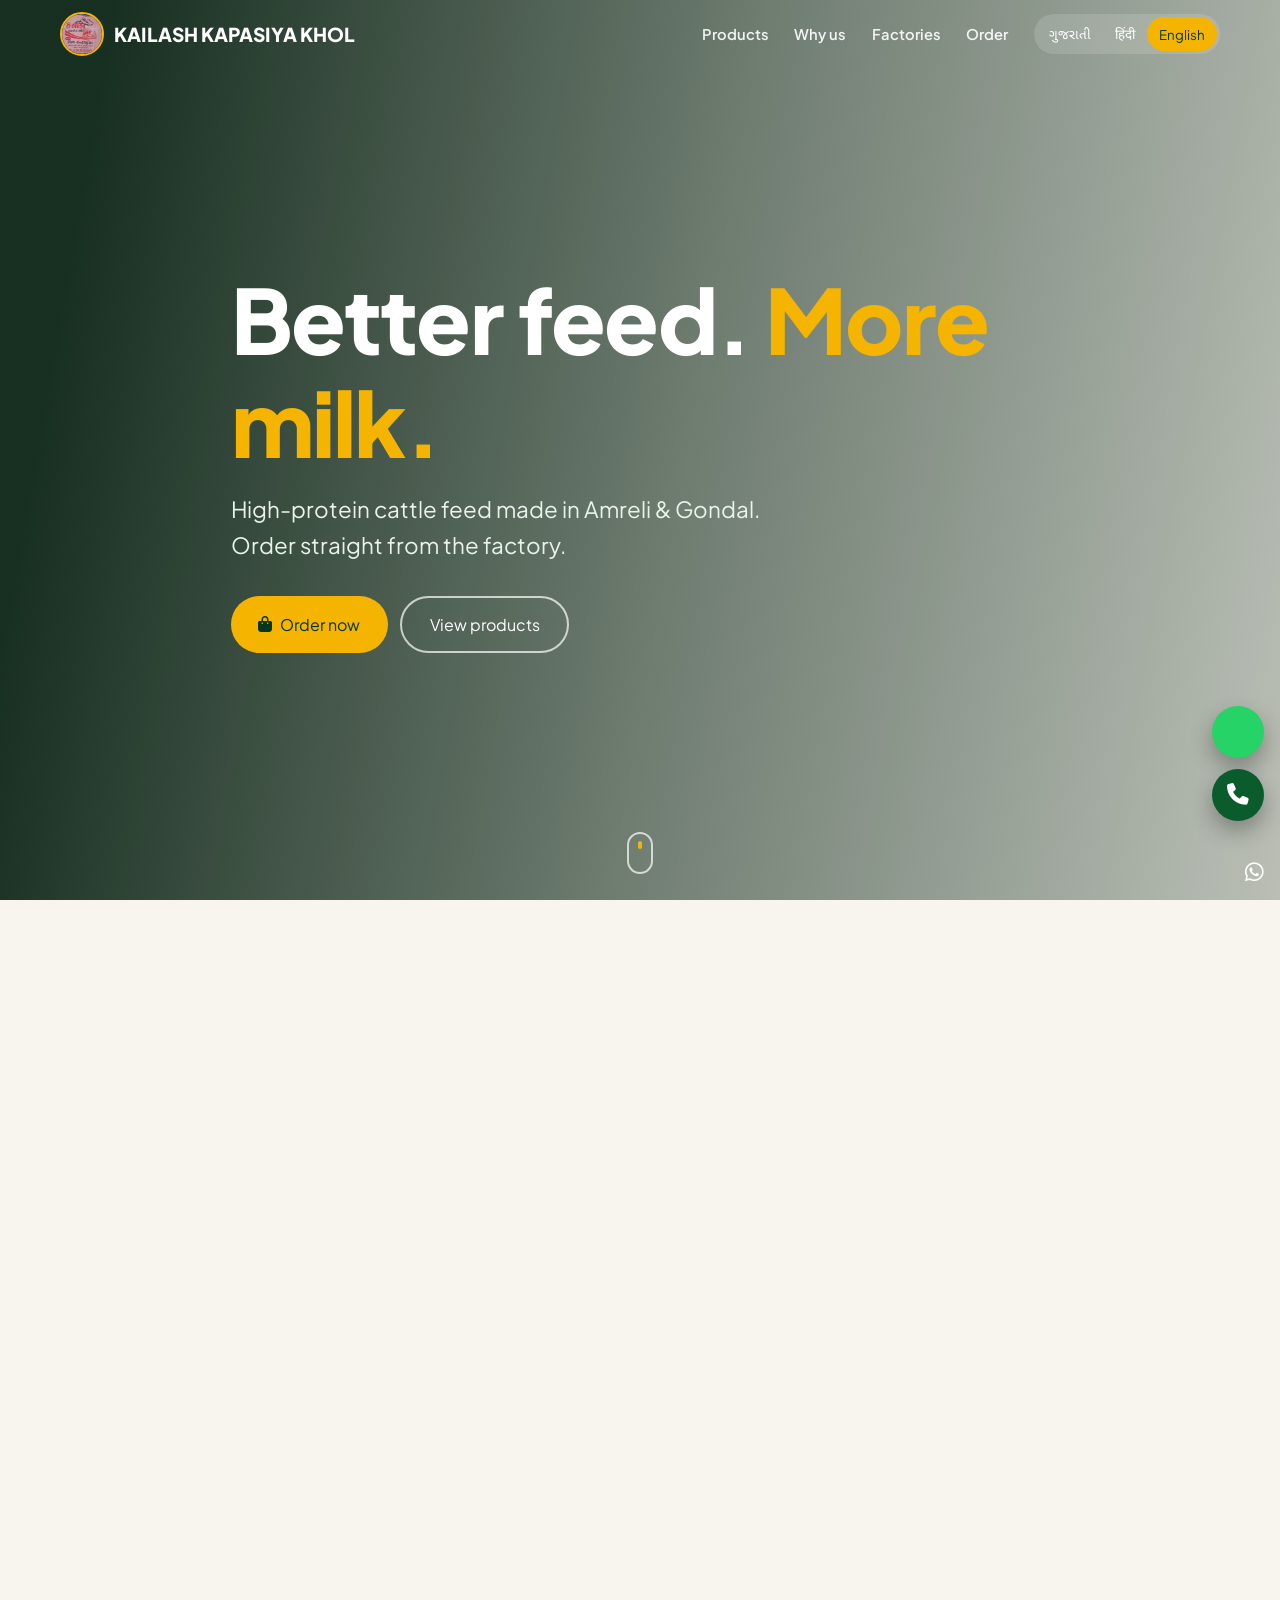
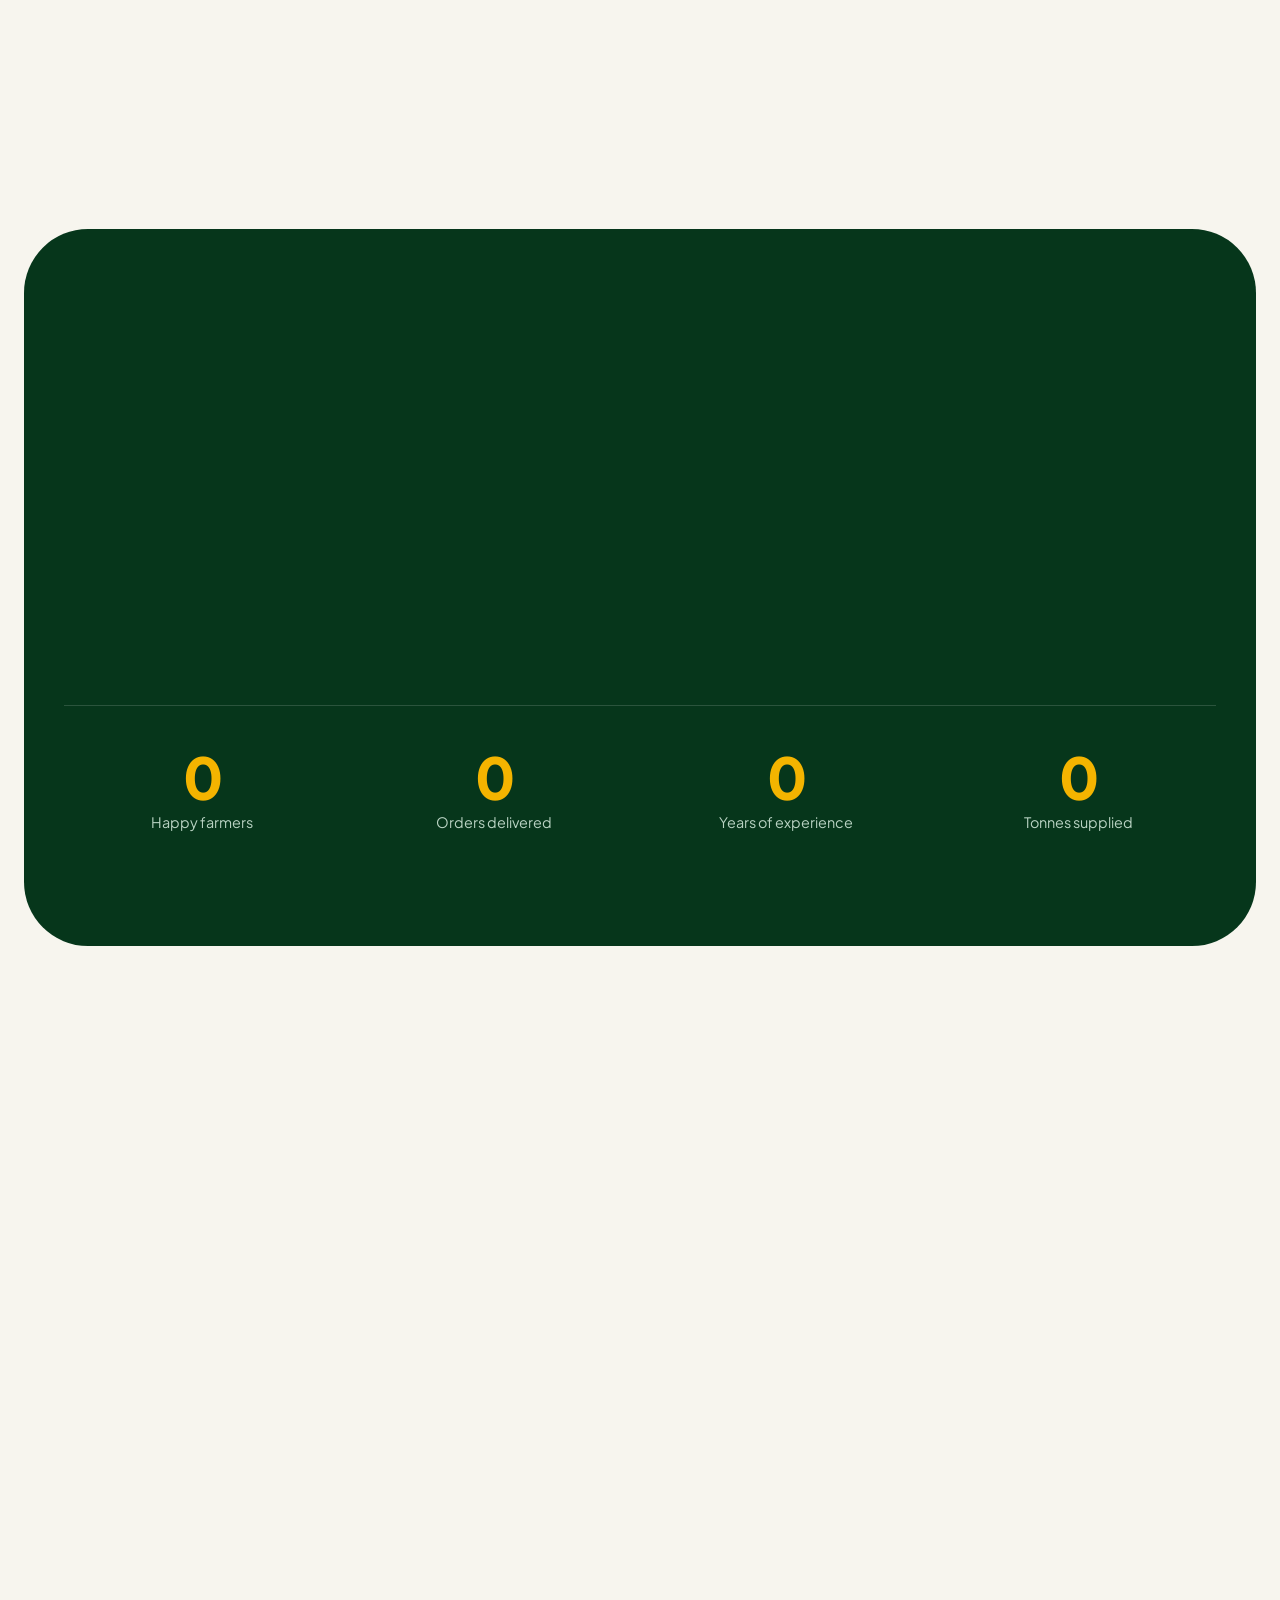
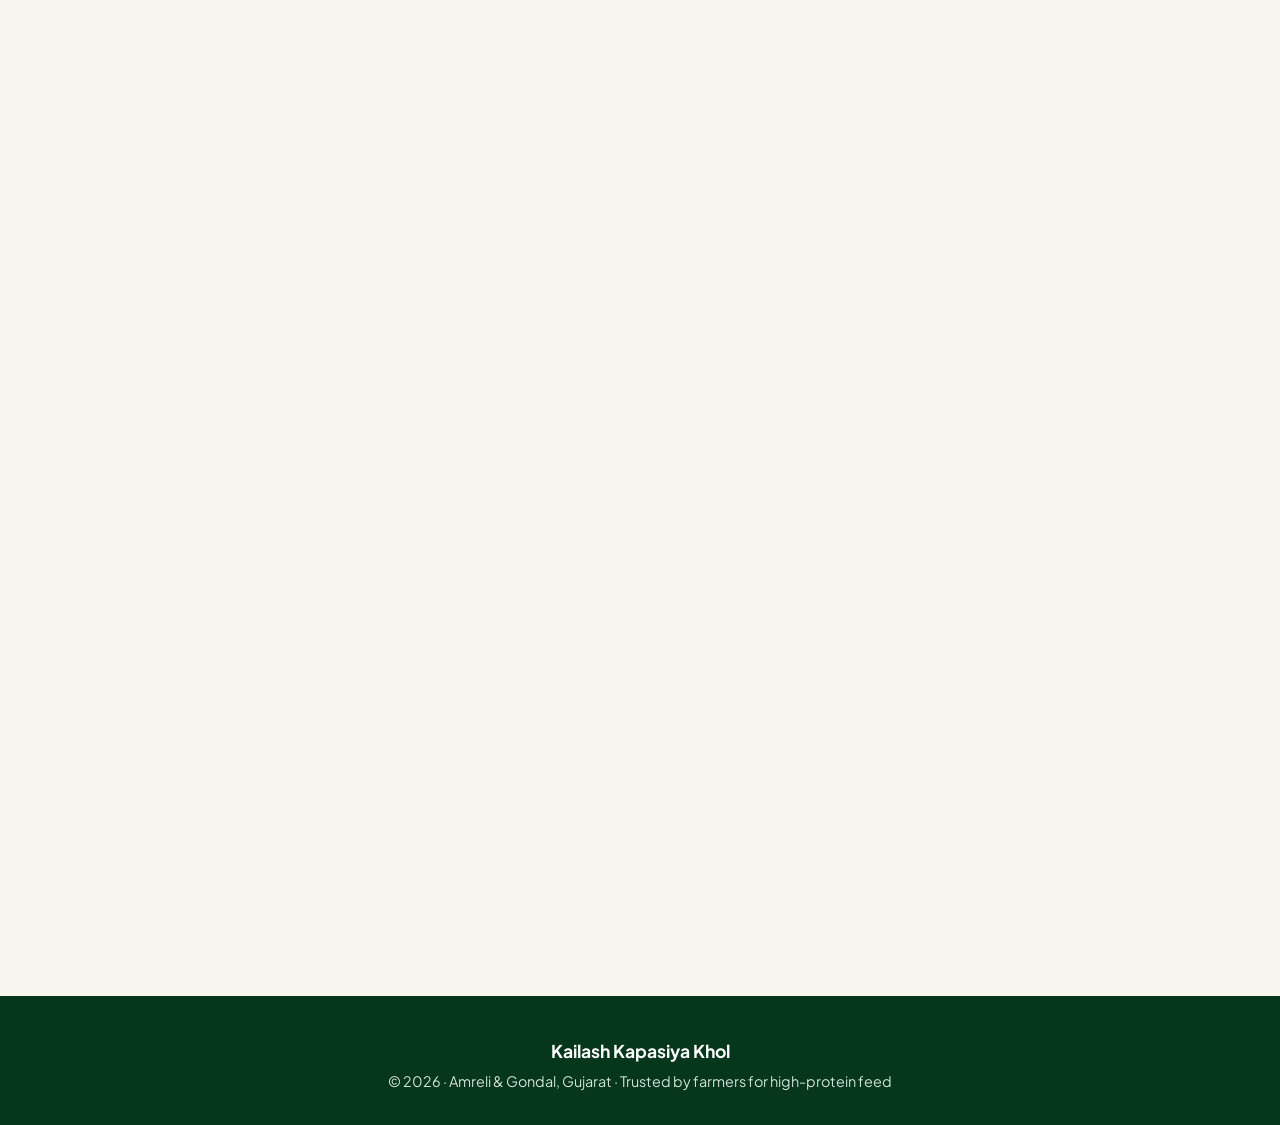
==== index.html @ 785f93d7 "Update index.html" ====
<!DOCTYPE html>
<html lang="en">
<head>
<meta charset="UTF-8">
<meta name="viewport" content="width=device-width, initial-scale=1, viewport-fit=cover">
<meta name="description" content="Kailash Kapasiya Khol – premium cattle feed from Amreli & Gondal, Gujarat. Order directly on WhatsApp.">
<meta name="theme-color" content="#06361b">
<title>Kailash Kapasiya Khol | Premium Cattle Feed – Amreli & Gondal</title>
<link rel="icon" href="khol.jpeg">
<link rel="preconnect" href="https://fonts.googleapis.com">
<link href="https://fonts.googleapis.com/css2?family=Plus+Jakarta+Sans:wght@400;500;600;700;800&family=Noto+Sans+Gujarati:wght@400;600;700&family=Noto+Sans+Devanagari:wght@400;600;700&display=swap" rel="stylesheet">
<link rel="stylesheet" href="https://cdnjs.cloudflare.com/ajax/libs/font-awesome/6.5.1/css/all.min.css">
<style>
:root{
  --g:#0a5c2c;
  --gd:#06361b;
  --g2:#13894a;
  --y:#f4b400;
  --y2:#ffd45e;
  --ink:#10231a;
  --mut:#4b5f54;
  --bg:#f7f5ee;
  --w:#fff;
  --nav:68px;
  --r:28px;
  --ease:cubic-bezier(.22,1,.36,1);
}
*{margin:0;padding:0;box-sizing:border-box}
html{scroll-behavior:smooth;scroll-padding-top:var(--nav);-webkit-text-size-adjust:100%}
body{
  font-family:'Plus Jakarta Sans','Noto Sans Gujarati','Noto Sans Devanagari',sans-serif;
  background:var(--bg);color:var(--ink);line-height:1.6;overflow-x:hidden;
}
img{max-width:100%;display:block}
a{color:inherit}
:focus-visible{outline:3px solid var(--y);outline-offset:3px}
.wrap{max-width:1240px;margin:0 auto;padding:0 clamp(1rem,4vw,2.5rem)}
h1,h2,h3{line-height:1.15;letter-spacing:-.02em}
.sec{padding:clamp(3.5rem,9vw,7rem) 0}
.h2{font-size:clamp(1.9rem,5.5vw,3.4rem);font-weight:800;color:var(--gd);max-width:18ch}
.lead{color:var(--mut);max-width:52ch;margin-top:.9rem;font-size:clamp(.95rem,2.6vw,1.1rem)}
/* intro shutter */
.intro{position:fixed;inset:0;z-index:5000;background:var(--gd);display:grid;place-items:center;animation:up 1s var(--ease) 1.1s forwards;border-radius:0 0 50% 50%/0 0 60px 60px}
.intro img{width:96px;height:96px;border-radius:50%;border:4px solid var(--y);animation:pop .8s var(--ease) both}
.intro::after{content:'';position:absolute;left:0;right:0;bottom:0;height:6px;background:var(--y);transform-origin:left;animation:bar 1s linear both}
@keyframes up{to{transform:translateY(-105%);visibility:hidden}}
@keyframes pop{from{opacity:0;transform:scale(.5) rotate(-20deg)}}
@keyframes bar{from{transform:scaleX(0)}}
/* nav */
.nav{position:fixed;top:0;left:0;right:0;z-index:1000;padding-top:env(safe-area-inset-top);transition:background .35s,box-shadow .35s}
.nav.solid{background:rgba(247,245,238,.92);backdrop-filter:blur(14px);box-shadow:0 6px 24px -10px rgba(0,0,0,.25)}
.nav .wrap{display:flex;align-items:center;justify-content:space-between;height:var(--nav);gap:1rem}
.brand{display:flex;align-items:center;gap:.65rem;text-decoration:none;color:#fff;min-width:0}
.nav.solid .brand{color:var(--gd)}
.brand img{width:44px;height:44px;border-radius:50%;object-fit:cover;border:2px solid var(--y);flex-shrink:0}
.brand b{font-size:clamp(.95rem,4vw,1.2rem);font-weight:800;white-space:nowrap}
.menu{display:flex;align-items:center;gap:clamp(1rem,2vw,1.8rem);list-style:none}
.menu a.l{text-decoration:none;font-weight:600;font-size:.92rem;color:#fff;opacity:.9;padding:.3rem 0;position:relative}
.nav.solid .menu a.l{color:var(--ink)}
.menu a.l::after{content:'';position:absolute;left:0;bottom:-3px;height:2px;width:100%;background:var(--y);transform:scaleX(0);transform-origin:left;transition:transform .35s var(--ease)}
.menu a.l:hover::after{transform:scaleX(1)}
.lang{display:flex;background:rgba(255,255,255,.14);border-radius:40px;padding:3px}
.nav.solid .lang{background:rgba(10,92,44,.1)}
.lang button{border:0;background:none;font:600 .75rem inherit;font-family:inherit;padding:.4rem .75rem;border-radius:30px;cursor:pointer;color:#fff;min-height:34px}
.nav.solid .lang button{color:var(--ink)}
.lang button.on{background:var(--y);color:var(--gd)!important}
.burger{display:none;background:none;border:0;color:#fff;font-size:1.5rem;width:44px;height:44px;cursor:pointer}
.nav.solid .burger{color:var(--g)}
/* hero – static, no sticky/shutter */
.hero{position:relative;min-height:100vh;min-height:100svh;display:flex;align-items:center;overflow:hidden;color:#fff;padding-top:var(--nav);padding-bottom:3rem}
.hbg{position:absolute;inset:0;background-size:cover;background-position:center;opacity:0;transition:opacity 1.6s ease;transform:scale(1.06)}
.hbg.on{opacity:1;animation:kb 14s ease-out forwards}
@keyframes kb{to{transform:scale(1.16)}}
.hero::before{content:'';position:absolute;inset:0;z-index:1;background:linear-gradient(100deg,rgba(4,30,15,.92) 8%,rgba(4,30,15,.55) 55%,rgba(4,30,15,.25))}
.hc{position:relative;z-index:2}
.hc h1{font-size:clamp(2.3rem,8.5vw,5.6rem);font-weight:800;max-width:13ch}
.hc h1 em{font-style:normal;color:var(--y)}
.hc p{font-size:clamp(1rem,3vw,1.4rem);max-width:34ch;margin:1.2rem 0 2rem;color:#e9f3ec}
.btns{display:flex;gap:.8rem;flex-wrap:wrap}
.btn{display:inline-flex;align-items:center;justify-content:center;gap:.55rem;font:700 1rem inherit;font-family:inherit;text-decoration:none;border:0;cursor:pointer;min-height:50px;padding:.85rem 1.7rem;border-radius:60px;background:var(--y);color:var(--gd);transition:transform .3s var(--ease),box-shadow .3s,background .3s}
.btn:hover{transform:translateY(-3px);background:var(--y2);box-shadow:0 14px 26px -10px rgba(244,180,0,.7)}
.btn.o{background:transparent;color:#fff;border:2px solid rgba(255,255,255,.7)}
.btn.o:hover{background:#fff;color:var(--gd)}
.btn.g{background:var(--g);color:#fff}
.btn.g:hover{background:var(--g2);box-shadow:0 14px 26px -10px rgba(10,92,44,.6)}
.btn.wa{background:#25d366;color:#fff}
.scroll{position:absolute;bottom:1.6rem;left:50%;z-index:2;width:26px;height:42px;border:2px solid rgba(255,255,255,.7);border-radius:20px;transform:translateX(-50%)}
.scroll::after{content:'';position:absolute;left:50%;top:7px;width:4px;height:8px;margin-left:-2px;border-radius:2px;background:var(--y);animation:sc 1.6s infinite}
@keyframes sc{to{transform:translateY(16px);opacity:0}}
/* trust strip */
.strip{display:grid;grid-template-columns:repeat(4,1fr);gap:1rem;padding:clamp(2rem,5vw,3rem) 0 0}
.strip div{display:flex;align-items:center;gap:.8rem;font-weight:700;font-size:.92rem}
.strip i{width:46px;height:46px;border-radius:14px;background:#e3f1e7;color:var(--g);display:grid;place-items:center;flex-shrink:0}
/* products */
.pgrid{display:grid;grid-template-columns:repeat(4,1fr);gap:1.4rem;margin-top:2.6rem}
.card{background:var(--w);border-radius:var(--r);padding:1.2rem;display:flex;flex-direction:column;border:1px solid rgba(10,92,44,.1);transition:transform .45s var(--ease),box-shadow .45s}
@media(hover:hover){.card:hover{transform:translateY(-8px);box-shadow:0 30px 44px -24px rgba(10,60,30,.45)}}
.pimg{aspect-ratio:1;border-radius:20px;background:linear-gradient(145deg,#fdf6e0,#eaf4ec);overflow:hidden;position:relative}
.pimg img{width:100%;height:100%;object-fit:contain;padding:10px;transition:transform .6s var(--ease)}
.card:hover .pimg img{transform:scale(1.07)}
.pimg b{position:absolute;top:10px;left:10px;background:var(--g);color:#fff;font-size:.75rem;padding:.25rem .7rem;border-radius:20px}
.card h3{font-size:1.15rem;margin:1rem 0 .3rem;color:var(--gd)}
.card .pt{font-size:.88rem;color:var(--mut);flex-grow:1}
.meta{display:flex;gap:.5rem;margin:.9rem 0;flex-wrap:wrap}
.meta span{background:#eef6f0;color:var(--g);font-weight:700;font-size:.78rem;padding:.3rem .8rem;border-radius:20px}
.card .btn{width:100%;min-height:46px;font-size:.92rem}
/* why: dark panel */
.dark{background:var(--gd);color:#fff;border-radius:clamp(28px,5vw,64px);margin:0 clamp(.5rem,2vw,1.5rem)}
.dark .h2{color:#fff}
.dark .lead{color:#b9d3c3}
.why{display:grid;grid-template-columns:repeat(4,1fr);gap:1.2rem;margin-top:2.6rem}
.why div{padding:1.6rem;border-radius:var(--r);background:rgba(255,255,255,.06);border:1px solid rgba(255,255,255,.12);transition:background .3s,transform .4s var(--ease)}
.why div:hover{background:rgba(244,180,0,.14);transform:translateY(-5px)}
.why i{font-size:1.7rem;color:var(--y);margin-bottom:1rem}
.why h3{font-size:1.1rem;margin-bottom:.4rem}
.why p{font-size:.9rem;color:#b9d3c3}
.stats{display:grid;grid-template-columns:repeat(4,1fr);gap:1rem;margin-top:3rem;padding-top:2.4rem;border-top:1px solid rgba(255,255,255,.15);text-align:center}
.stats h2{font-size:clamp(2rem,6vw,3.6rem);font-weight:800;color:var(--y)}
.stats p{font-size:.9rem;color:#b9d3c3}
/* factories */
.fgrid{display:grid;grid-template-columns:repeat(2,1fr);gap:1.4rem;margin-top:2.6rem}
.fac{padding:0;overflow:hidden}
.fac .shot{display:block;border:0;padding:0;cursor:zoom-in;background:#e8efe9;overflow:hidden}
.fac .shot img{width:100%;aspect-ratio:16/10;object-fit:cover;transition:transform .7s var(--ease)}
.fac .shot:hover img{transform:scale(1.05)}
.fb{padding:1.5rem;display:flex;flex-direction:column;gap:.7rem}
.fb h3{margin:0}
.row{display:flex;gap:.7rem;font-size:.92rem;color:var(--mut)}
.row i{color:var(--g);margin-top:.3rem;width:1rem;flex-shrink:0}
.row a{font-weight:700;color:var(--ink);text-decoration:none}
.fb .btns .btn{min-height:44px;padding:.6rem 1.2rem;font-size:.88rem}
/* order */
.order{display:grid;grid-template-columns:1fr 1.1fr;gap:clamp(1.5rem,4vw,3.5rem);align-items:start}
.form{background:var(--w);border-radius:var(--r);padding:clamp(1.3rem,3.5vw,2.2rem);box-shadow:0 30px 50px -30px rgba(10,60,30,.5);display:grid;grid-template-columns:1fr 1fr;gap:.9rem}
.form .f{grid-column:1/-1}
label{display:block;font-size:.8rem;font-weight:700;color:var(--gd);margin-bottom:.3rem}
input,select{width:100%;font:inherit;font-size:16px;padding:.8rem 1rem;border:2px solid #dbe7de;border-radius:14px;background:#fbfdfb;transition:border-color .25s,box-shadow .25s}
input:focus,select:focus{outline:0;border-color:var(--g);box-shadow:0 0 0 4px rgba(10,92,44,.14)}
.qty{display:flex;align-items:center;gap:.5rem}
.qty button{width:46px;height:46px;border-radius:14px;border:2px solid #dbe7de;background:#fff;font-size:1.2rem;cursor:pointer;color:var(--g);flex-shrink:0}
.qty input{text-align:center;font-weight:700}
.tot{background:#eef6f0;border-radius:14px;padding:.8rem 1rem;font-weight:700;color:var(--g);font-size:.9rem}
.steps{list-style:none;margin-top:1.6rem;display:grid;gap:1rem}
.steps li{display:flex;gap:1rem;align-items:center;font-weight:600}
.steps span{width:38px;height:38px;border-radius:50%;background:var(--y);color:var(--gd);display:grid;place-items:center;font-weight:800;flex-shrink:0}
/* footer */
footer{background:var(--gd);color:#cfe3d6;text-align:center;padding:2.6rem 1rem calc(2rem + env(safe-area-inset-bottom));font-size:.9rem}
footer b{display:block;color:#fff;font-size:1.1rem;margin-bottom:.3rem}
.fab{position:fixed;right:max(1rem,env(safe-area-inset-right));bottom:max(1rem,env(safe-area-inset-bottom));z-index:900;display:flex;flex-direction:column;gap:.7rem}
.fab a,.fab button{width:52px;height:52px;border-radius:50%;border:0;display:grid;place-items:center;font-size:1.35rem;color:#fff;background:var(--g);box-shadow:0 10px 22px rgba(0,0,0,.3);cursor:pointer;text-decoration:none;transition:transform .3s var(--ease)}
.fab a:hover,.fab button:hover{transform:scale(1.1)}
.fab .w{background:#25d366}
.fab .t{opacity:0;pointer-events:none;transition:opacity .3s,transform .3s}
.fab .t.show{opacity:1;pointer-events:auto}
.lb{position:fixed;inset:0;z-index:4000;background:rgba(0,0,0,.92);display:none;place-items:center;padding:1rem}
.lb.open{display:grid}
.lb img{max-height:90vh;border-radius:14px}
.lb button{position:absolute;top:max(1rem,env(safe-area-inset-top));right:1rem;width:44px;height:44px;border-radius:50%;border:0;background:#fff;font-size:1.2rem;cursor:pointer}
/* reveal */
.rv{opacity:0;transform:translateY(30px);transition:opacity .8s var(--ease),transform .8s var(--ease)}
.rv.in{opacity:1;transform:none}
@media(prefers-reduced-motion:reduce){*{animation:none!important;transition:none!important;scroll-behavior:auto!important}.rv{opacity:1;transform:none}.intro{display:none}}
/* responsive */
@media(max-width:1060px){.pgrid,.why{grid-template-columns:repeat(2,1fr)}.strip{grid-template-columns:repeat(2,1fr)}}
@media(max-width:900px){
.burger{display:block}
.menu{position:absolute;left:0;right:0;top:100%;flex-direction:column;align-items:stretch;gap:0;background:var(--bg);padding:.4rem 1.2rem 1.2rem;border-radius:0 0 28px 28px;box-shadow:0 24px 40px rgba(0,0,0,.25);max-height:0;overflow:hidden;visibility:hidden;opacity:0;transition:.4s var(--ease)}
.menu.open{max-height:90vh;visibility:visible;opacity:1}
.menu li{border-bottom:1px solid rgba(0,0,0,.07)}
.menu li:last-child{border:0;padding-top:1rem}
.menu a.l{display:block;color:var(--ink)!important;padding:.95rem .3rem;font-size:1.05rem}
.menu a.l::after{display:none}
.lang{background:rgba(10,92,44,.1)!important;justify-content:center}
.lang button{flex:1;color:var(--ink)}
.order,.fgrid{grid-template-columns:1fr}
.hero::before{background:linear-gradient(180deg,rgba(4,30,15,.75),rgba(4,30,15,.88))}
}
@media(max-width:600px){
.pgrid,.why,.fgrid{grid-template-columns:1fr}
.stats{grid-template-columns:repeat(2,1fr)}
.form{grid-template-columns:1fr}
.btns .btn{flex:1 1 100%}
.fb .btns .btn{flex:1 1 130px}
.brand b{font-size:.95rem}
.fab a,.fab button{width:48px;height:48px}
.scroll{display:none}
}
@media(min-width:1700px){html{font-size:18px}}
</style>
</head>
<body>
<div class="intro" aria-hidden="true"><img src="khol.jpeg" alt=""></div>

<header class="nav" id="nav"><div class="wrap">
 <a class="brand" href="#home"><img src="khol.jpeg" alt="Kailash Kapasiya Khol logo"><b>KAILASH KAPASIYA KHOL</b></a>
 <button class="burger" id="burger" aria-label="Menu" aria-expanded="false"><i class="fas fa-bars"></i></button>
 <ul class="menu" id="menu">
  <li><a class="l" href="#products" data-i="nP">Products</a></li>
  <li><a class="l" href="#why" data-i="nW">Why us</a></li>
  <li><a class="l" href="#factories" data-i="nF">Factories</a></li>
  <li><a class="l" href="#order" data-i="nO">Order</a></li>
  <li><div class="lang"><button data-l="gu">ગુજરાતી</button><button data-l="hi">हिंदी</button><button data-l="en" class="on">English</button></div></li>
 </ul>
</div></header>

<main>
<section class="hero" id="home">
 <div class="hbg on" style="background-image:url('https://images.pexels.com/photos/422218/pexels-photo-422218.jpeg?auto=compress&cs=tinysrgb&w=1800')"></div>
 <div class="hbg" style="background-image:url('https://images.pexels.com/photos/1405926/pexels-photo-1405926.jpeg?auto=compress&cs=tinysrgb&w=1800')"></div>
 <div class="hbg" style="background-image:url('https://images.pexels.com/photos/97533/pexels-photo-97533.jpeg?auto=compress&cs=tinysrgb&w=1800')"></div>
 <div class="wrap hc">
  <h1><span data-i="h1">Better feed.</span> <em data-i="h2">More milk.</em></h1>
  <p data-i="hp">High-protein cattle feed made in Amreli & Gondal. Order straight from the factory.</p>
  <div class="btns"><a class="btn" href="#order"><i class="fas fa-bag-shopping"></i><span data-i="bOrder">Order now</span></a><a class="btn o" href="#products" data-i="bView">View products</a></div>
 </div>
 <div class="scroll" aria-hidden="true"></div>
</section>

<div class="wrap">
 <div class="strip">
  <div class="rv"><i class="fas fa-industry"></i><span data-i="t1">2 factories in Gujarat</span></div>
  <div class="rv"><i class="fas fa-flask"></i><span data-i="t2">Up to 24% protein</span></div>
  <div class="rv"><i class="fas fa-truck-fast"></i><span data-i="t3">Delivery across Gujarat</span></div>
  <div class="rv"><i class="fas fa-phone-volume"></i><span data-i="t4">Talk to the factory directly</span></div>
 </div>
</div>

<section class="sec" id="products"><div class="wrap">
 <h2 class="h2 rv" data-i="pT">Feed for every herd</h2>
 <p class="lead rv" data-i="pS">Four formulas. Pick one and order in under a minute.</p>
 <div class="pgrid">
  <article class="card rv"><div class="pimg"><img src="khol.jpeg" alt="Kailash Kapasiya Khol" loading="lazy"><b>44.5 KG</b></div><h3>Kailash Kapasiya Khol</h3><p class="pt" data-i="d1">Rich in minerals and energy for maximum milk yield.</p><div class="meta"><span>22% <i data-i="pr">Protein</i></span></div><button class="btn g" data-p="Kailash Kapasiya Khol (44.5 KG)"><i class="fas fa-cart-plus"></i><span data-i="bAdd">Order this</span></button></article>
  <article class="card rv"><div class="pimg"><img src="shivdhara.jpeg" alt="Shivdhara Pashu Aahar" loading="lazy"><b>35 KG</b></div><h3>Shivdhara Pashu Aahar</h3><p class="pt" data-i="d2">Improves fat and SNF, lifts daily milk yield.</p><div class="meta"><span>20% <i data-i="pr">Protein</i></span></div><button class="btn g" data-p="Shivdhara Pashu Aahar (35 KG)"><i class="fas fa-cart-plus"></i><span data-i="bAdd">Order this</span></button></article>
  <article class="card rv"><div class="pimg"><img src="balaji.jpeg" alt="Balaji Pashu Aahar" loading="lazy"><b>40 KG</b></div><h3>Balaji Pashu Aahar</h3><p class="pt" data-i="d3">Easy to digest, with vitamins for strong immunity.</p><div class="meta"><span>18% <i data-i="pr">Protein</i></span></div><button class="btn g" data-p="Balaji Pashu Aahar (40 KG)"><i class="fas fa-cart-plus"></i><span data-i="bAdd">Order this</span></button></article>
  <article class="card rv"><div class="pimg"><img src="makaybhushu.jpeg" alt="Kailash Special Feed" loading="lazy"><b>30 KG</b></div><h3>Kailash Special Feed</h3><p class="pt" data-i="d4">Balanced premium formula with added minerals.</p><div class="meta"><span>24% <i data-i="pr">Protein</i></span></div><button class="btn g" data-p="Kailash Special Feed (30 KG)"><i class="fas fa-cart-plus"></i><span data-i="bAdd">Order this</span></button></article>
 </div>
</div></section>

<section class="sec dark" id="why"><div class="wrap">
 <h2 class="h2 rv" data-i="wT">Built for dairy farmers</h2>
 <p class="lead rv" data-i="wS">Every bag is tested for nutrition before it leaves the factory.</p>
 <div class="why">
  <div class="rv"><i class="fas fa-chart-line"></i><h3 data-i="w1">More milk</h3><p data-i="w1d">10–15% higher yield with regular feeding.</p></div>
  <div class="rv"><i class="fas fa-heart-pulse"></i><h3 data-i="w2">Healthier cattle</h3><p data-i="w2d">Nutrients for stronger immunity.</p></div>
  <div class="rv"><i class="fas fa-percent"></i><h3 data-i="w3">Better fat & SNF</h3><p data-i="w3d">Higher milk quality, better price per litre.</p></div>
  <div class="rv"><i class="fas fa-leaf"></i><h3 data-i="w4">Natural grains</h3><p data-i="w4d">Made from quality grains and cotton seed.</p></div>
 </div>
 <div class="stats" id="stats">
  <div><h2 data-c="872" data-s="+">0</h2><p data-i="s1">Happy farmers</p></div>
  <div><h2 data-c="2450" data-s="+">0</h2><p data-i="s2">Orders delivered</p></div>
  <div><h2 data-c="14" data-s="+">0</h2><p data-i="s3">Years of experience</p></div>
  <div><h2 data-c="3850" data-s="+">0</h2><p data-i="s4">Tonnes supplied</p></div>
 </div>
</div></section>

<section class="sec" id="factories"><div class="wrap">
 <h2 class="h2 rv" data-i="fT">Visit our factories</h2>
 <p class="lead rv" data-i="fS">Two units in Gujarat. Tap a photo to enlarge it.</p>
 <div class="fgrid">
  <article class="card fac rv"><button class="shot" data-z="card_shiv_amreli.jpg" aria-label="Enlarge"><img src="card_shiv_amreli.jpg" alt="Amreli factory card" loading="lazy"></button><div class="fb"><h3 data-i="a1">Amreli factory</h3>
   <div class="row"><i class="fas fa-location-dot"></i><span data-i="a1a">Next to Shrinathji Chamber, Lathi Road, Amreli</span></div>
   <div class="row"><i class="fas fa-phone"></i><span>Kuldipbhai <a href="tel:+919638158270">96381 58270</a><br>Ajaybhai <a href="tel:+919427745336">94277 45336</a></span></div>
   <div class="btns"><a class="btn g" href="tel:+919638158270"><i class="fas fa-phone"></i><span data-i="bCall">Call</span></a><a class="btn" target="_blank" rel="noopener" href="https://www.google.com/maps/search/?api=1&query=Shrinathji+Chamber+Lathi+Road+Amreli"><i class="fas fa-location-arrow"></i><span data-i="bDir">Directions</span></a></div></div></article>
  <article class="card fac rv"><button class="shot" data-z="card_kailash_gondal.jpg" aria-label="Enlarge"><img src="card_kailash_gondal.jpg" alt="Gondal factory card" loading="lazy"></button><div class="fb"><h3 data-i="g1">Gondal factory</h3>
   <div class="row"><i class="fas fa-location-dot"></i><span data-i="g1a">Plot 32, Vraj Industries-1, Anida Road, Gundala, Gondal</span></div>
   <div class="row"><i class="fas fa-phone"></i><span>Maheshbhai <a href="tel:+919426756662">94267 56662</a></span></div>
   <div class="btns"><a class="btn g" href="tel:+919426756662"><i class="fas fa-phone"></i><span data-i="bCall">Call</span></a><a class="btn" target="_blank" rel="noopener" href="https://www.google.com/maps/search/?api=1&query=Vraj+Industries+Anida+Road+Gundala+Gondal"><i class="fas fa-location-arrow"></i><span data-i="bDir">Directions</span></a></div></div></article>
 </div>
</div></section>

<section class="sec" id="order" style="padding-top:0"><div class="wrap order">
 <div>
  <h2 class="h2 rv" data-i="oT">Order in 3 steps</h2>
  <p class="lead rv" data-i="oS">Your order goes straight to the factory on WhatsApp. No sign-up.</p>
  <ul class="steps rv"><li><span>1</span><b data-i="o1">Choose feed and bags</b></li><li><span>2</span><b data-i="o2">Add your name and village</b></li><li><span>3</span><b data-i="o3">Send on WhatsApp – we confirm the price</b></li></ul>
 </div>
 <form class="form rv" id="of">
  <div class="f"><label for="pd" data-i="lP">Feed</label><select id="pd"><option>Kailash Kapasiya Khol (44.5 KG)</option><option>Shivdhara Pashu Aahar (35 KG)</option><option>Balaji Pashu Aahar (40 KG)</option><option>Kailash Special Feed (30 KG)</option></select></div>
  <div><label for="q" data-i="lQ">Bags</label><div class="qty"><button type="button" id="mi" aria-label="Less">−</button><input id="q" type="number" min="1" value="10" inputmode="numeric"><button type="button" id="pl" aria-label="More">+</button></div></div>
  <div><label for="fc" data-i="lF">Send to</label><select id="fc"><option value="919426756662">Gondal – Maheshbhai</option><option value="919638158270">Amreli – Kuldipbhai</option><option value="919427745336">Amreli – Ajaybhai</option></select></div>
  <div><label for="nm" data-i="lN">Your name</label><input id="nm" required autocomplete="name"></div>
  <div><label for="vl" data-i="lV">Village / city</label><input id="vl" required autocomplete="address-level2"></div>
  <div class="f"><label for="ph" data-i="lPh">Phone (optional)</label><input id="ph" type="tel" autocomplete="tel" inputmode="tel"></div>
  <div class="f tot" id="tot"></div>
  <button class="btn wa f" type="submit"><i class="fab fa-whatsapp"></i><span data-i="bSend">Send order on WhatsApp</span></button>
 </form>
</div></section>

<footer><b>Kailash Kapasiya Khol</b><span data-i="ft">© 2026 · Amreli & Gondal, Gujarat · Trusted by farmers for high-protein feed</span></footer>
</main>

<div class="fab"><a class="w" href="https://wa.me/919426756662" target="_blank" rel="noopener" aria-label="WhatsApp"><i class="fab fa-whatsapp"></i></a><a href="tel:+919638158270" aria-label="Call"><i class="fas fa-phone"></i></a><button class="t" id="top" aria-label="Top"><i class="fas fa-arrow-up"></i></button></div>
<div class="lb" id="lb"><button aria-label="Close">✕</button><img alt=""></div>

<script>
const T={
en:{nP:"Products",nW:"Why us",nF:"Factories",nO:"Order",h1:"Better feed.",h2:"More milk.",hp:"High-protein cattle feed made in Amreli & Gondal. Order straight from the factory.",bOrder:"Order now",bView:"View products",t1:"2 factories in Gujarat",t2:"Up to 24% protein",t3:"Delivery across Gujarat",t4:"Talk to the factory directly",pT:"Feed for every herd",pS:"Four formulas. Pick one and order in under a minute.",d1:"Rich in minerals and energy for maximum milk yield.",d2:"Improves fat and SNF, lifts daily milk yield.",d3:"Easy to digest, with vitamins for strong immunity.",d4:"Balanced premium formula with added minerals.",pr:"Protein",bAdd:"Order this",wT:"Built for dairy farmers",wS:"Every bag is tested for nutrition before it leaves the factory.",w1:"More milk",w1d:"10–15% higher yield with regular feeding.",w2:"Healthier cattle",w2d:"Nutrients for stronger immunity.",w3:"Better fat & SNF",w3d:"Higher milk quality, better price per litre.",w4:"Natural grains",w4d:"Made from quality grains and cotton seed.",s1:"Happy farmers",s2:"Orders delivered",s3:"Years of experience",s4:"Tonnes supplied",fT:"Visit our factories",fS:"Two units in Gujarat. Tap a photo to enlarge it.",a1:"Amreli factory",a1a:"Next to Shrinathji Chamber, Lathi Road, Amreli",g1:"Gondal factory",g1a:"Plot 32, Vraj Industries-1, Anida Road, Gundala, Gondal",bCall:"Call",bDir:"Directions",oT:"Order in 3 steps",oS:"Your order goes straight to the factory on WhatsApp. No sign-up.",o1:"Choose feed and bags",o2:"Add your name and village",o3:"Send on WhatsApp – we confirm the price",lP:"Feed",lQ:"Bags",lF:"Send to",lN:"Your name",lV:"Village / city",lPh:"Phone (optional)",bSend:"Send order on WhatsApp",ft:"© 2026 · Amreli & Gondal, Gujarat · Trusted by farmers for high-protein feed",tot:"Total: {n} bags · {kg} KG (price confirmed on WhatsApp)",msg:"Hello, I want to order:"},
hi:{nP:"उत्पाद",nW:"क्यों हम",nF:"फैक्ट्री",nO:"ऑर्डर",h1:"बेहतर आहार।",h2:"ज़्यादा दूध।",hp:"अमरेली और गोंडल में बना उच्च प्रोटीन पशु आहार। सीधे फैक्ट्री से ऑर्डर करें।",bOrder:"अभी ऑर्डर करें",bView:"उत्पाद देखें",t1:"गुजरात में 2 फैक्ट्री",t2:"24% तक प्रोटीन",t3:"पूरे गुजरात में डिलीवरी",t4:"फैक्ट्री से सीधी बात",pT:"हर पशुपालक के लिए आहार",pS:"चार फॉर्मूले। चुनें और एक मिनट में ऑर्डर करें।",d1:"खनिज और ऊर्जा से भरपूर, अधिकतम दूध के लिए।",d2:"फैट और SNF बढ़ाए, रोज़ का दूध बढ़ाए।",d3:"आसानी से पचने वाला, मज़बूत प्रतिरक्षा के लिए विटामिन।",d4:"अतिरिक्त खनिजों के साथ संतुलित प्रीमियम फॉर्मूला।",pr:"प्रोटीन",bAdd:"ऑर्डर करें",wT:"डेयरी किसानों के लिए बना",wS:"हर बैग फैक्ट्री से निकलने से पहले जांचा जाता है।",w1:"ज़्यादा दूध",w1d:"नियमित खिलाने पर 10–15% अधिक उत्पादन।",w2:"स्वस्थ पशु",w2d:"मज़बूत प्रतिरक्षा के लिए पोषक तत्व।",w3:"बेहतर फैट और SNF",w3d:"बेहतर गुणवत्ता, प्रति लीटर बेहतर दाम।",w4:"प्राकृतिक अनाज",w4d:"गुणवत्ता वाले अनाज और कपास बीज से बना।",s1:"खुश किसान",s2:"ऑर्डर डिलीवर",s3:"वर्षों का अनुभव",s4:"टन आपूर्ति",fT:"हमारी फैक्ट्री",fS:"गुजरात में दो यूनिट। बड़ा देखने के लिए फोटो पर टैप करें।",a1:"अमरेली फैक्ट्री",a1a:"श्रीनाथजी चेम्बर के बगल में, लाठी रोड, अमरेली",g1:"गोंडल फैक्ट्री",g1a:"प्लॉट 32, वज्र इंडस्ट्रीज-1, अनीडा रोड, गुंदाला, गोंडल",bCall:"कॉल",bDir:"रास्ता",oT:"3 स्टेप में ऑर्डर",oS:"आपका ऑर्डर WhatsApp पर सीधे फैक्ट्री जाता है। साइन-अप नहीं।",o1:"आहार और बैग चुनें",o2:"नाम और गांव लिखें",o3:"WhatsApp पर भेजें – हम भाव बताएंगे",lP:"आहार",lQ:"बैग",lF:"किसे भेजें",lN:"आपका नाम",lV:"गांव / शहर",lPh:"फोन (वैकल्पिक)",bSend:"WhatsApp पर ऑर्डर भेजें",ft:"© 2026 · अमरेली और गोंडल, गुजरात · किसानों का भरोसेमंद उच्च प्रोटीन आहार",tot:"कुल: {n} बैग · {kg} किलो (भाव WhatsApp पर बताया जाएगा)",msg:"नमस्ते, मुझे ऑर्डर करना है:"},
gu:{nP:"ઉત્પાદનો",nW:"કેમ અમે",nF:"ફેક્ટરી",nO:"ઓર્ડર",h1:"વધુ સારો આહાર.",h2:"વધુ દૂધ.",hp:"અમરેલી અને ગોંડલમાં બનેલો ઉચ્ચ પ્રોટીન પશુ આહાર. સીધો ફેક્ટરીથી ઓર્ડર કરો.",bOrder:"હમણાં ઓર્ડર કરો",bView:"ઉત્પાદનો જુઓ",t1:"ગુજરાતમાં 2 ફેક્ટરી",t2:"24% સુધી પ્રોટીન",t3:"આખા ગુજરાતમાં ડિલિવરી",t4:"ફેક્ટરી સાથે સીધી વાત",pT:"દરેક પશુપાલક માટે આહાર",pS:"ચાર ફોર્મ્યુલા. પસંદ કરો અને એક મિનિટમાં ઓર્ડર કરો.",d1:"ખનિજ અને ઊર્જાથી ભરપૂર, વધુ દૂધ માટે.",d2:"ફેટ અને SNF સુધારે, રોજનું દૂધ વધારે.",d3:"સહેલાઈથી પચે, મજબૂત રોગપ્રતિકારક શક્તિ માટે વિટામિન.",d4:"વધારાના ખનિજો સાથે સંતુલિત પ્રીમિયમ ફોર્મ્યુલા.",pr:"પ્રોટીન",bAdd:"ઓર્ડર કરો",wT:"ડેરી ખેડૂતો માટે બનાવેલ",wS:"દરેક બેગ ફેક્ટરીમાંથી નીકળતા પહેલાં તપાસાય છે.",w1:"વધુ દૂધ",w1d:"નિયમિત ખવડાવતાં 10–15% વધુ ઉત્પાદન.",w2:"તંદુરસ્ત પશુ",w2d:"મજબૂત રોગપ્રતિકારક શક્તિ માટે પોષક તત્વો.",w3:"વધુ ફેટ અને SNF",w3d:"સારી ગુણવત્તા, લિટર દીઠ સારો ભાવ.",w4:"કુદરતી અનાજ",w4d:"ગુણવત્તાવાળા અનાજ અને કપાસિયાથી બનેલ.",s1:"ખુશ ખેડૂતો",s2:"ઓર્ડર ડિલિવર",s3:"વર્ષનો અનુભવ",s4:"ટન સપ્લાય",fT:"અમારી ફેક્ટરી",fS:"ગુજરાતમાં બે યુનિટ. મોટું જોવા ફોટો પર ટેપ કરો.",a1:"અમરેલી ફેક્ટરી",a1a:"શ્રીનાથજી ચેમ્બર બાજુમાં, લાઠી રોડ, અમરેલી",g1:"ગોંડલ ફેક્ટરી",g1a:"પ્લોટ ૩૨, વજ ઇન્ડસ્ટ્રીઝ-૧, અનીડા રોડ, ગુંદાળા, ગોંડલ",bCall:"કૉલ",bDir:"રસ્તો",oT:"3 સ્ટેપમાં ઓર્ડર",oS:"તમારો ઓર્ડર WhatsApp પર સીધો ફેક્ટરીમાં જાય છે. સાઇન-અપ નહીં.",o1:"આહાર અને બેગ પસંદ કરો",o2:"નામ અને ગામ લખો",o3:"WhatsApp પર મોકલો – અમે ભાવ જણાવીશું",lP:"આહાર",lQ:"બેગ",lF:"કોને મોકલવું",lN:"તમારું નામ",lV:"ગામ / શહેર",lPh:"ફોન (વૈકલ્પિક)",bSend:"WhatsApp પર ઓર્ડર મોકલો",ft:"© 2026 · અમરેલી અને ગોંડલ, ગુજરાત · ખેડૂતોનો ભરોસાપાત્ર ઉચ્ચ પ્રોટીન આહાર",tot:"કુલ: {n} બેગ · {kg} કિલો (ભાવ WhatsApp પર જણાવાશે)",msg:"નમસ્તે, મારે ઓર્ડર કરવો છે:"}};
const $=s=>document.querySelector(s),$$=s=>[...document.querySelectorAll(s)];
let L='en';try{L=localStorage.getItem('lang')||'en'}catch(e){}if(!T[L])L='en';
const KG={0:44.5,1:35,2:40,3:30};
function tot(){const n=Math.max(1,+$('#q').value||1),kg=n*KG[$('#pd').selectedIndex];$('#tot').textContent=T[L].tot.replace('{n}',n).replace('{kg}',kg)}
function setL(l){L=l;$$('[data-i]').forEach(e=>{const v=T[l][e.dataset.i];if(v)e.textContent=v});$$('.lang button').forEach(b=>b.classList.toggle('on',b.dataset.l===l));document.documentElement.lang=l;try{localStorage.setItem('lang',l)}catch(e){}tot()}
$$('.lang button').forEach(b=>b.onclick=()=>setL(b.dataset.l));setL(L);
// menu
const menu=$('#menu'),bg=$('#burger');
const cm=()=>{menu.classList.remove('open');bg.setAttribute('aria-expanded','false');bg.firstChild.className='fas fa-bars'};
bg.onclick=()=>{const o=menu.classList.toggle('open');bg.setAttribute('aria-expanded',o);bg.firstChild.className=o?'fas fa-xmark':'fas fa-bars'};
$$('.menu a.l').forEach(a=>a.onclick=cm);
document.addEventListener('click',e=>{if(!e.target.closest('.nav'))cm()});
// scroll: nav solid + top button
const nav=$('#nav'),top=$('#top');let tick=false;
function sc(){const y=scrollY;nav.classList.toggle('solid',y>80);top.classList.toggle('show',y>600);tick=false}
addEventListener('scroll',()=>{if(!tick){tick=true;requestAnimationFrame(sc)}},{passive:true});sc();
top.onclick=()=>scrollTo({top:0});
// hero slides
const hb=$$('.hbg');let hi=0;setInterval(()=>{hb[hi].classList.remove('on');hi=(hi+1)%hb.length;hb[hi].classList.add('on')},6000);
// reveal
const io=new IntersectionObserver(es=>es.forEach(e=>{if(e.isIntersecting){e.target.classList.add('in');io.unobserve(e.target)}}),{threshold:.1});
$$('.rv').forEach((e,i)=>{e.style.transitionDelay=(i%4)*90+'ms';io.observe(e)});
// counters
function cnt(el){const end=+el.dataset.c,s=el.dataset.s,t0=performance.now();(function f(t){const p=Math.min((t-t0)/1700,1),v=Math.floor(end*(1-Math.pow(1-p,3)));el.textContent=v.toLocaleString('en-IN')+(p<1?'':s);if(p<1)requestAnimationFrame(f)})(t0)}
new IntersectionObserver((es,o)=>{if(es[0].isIntersecting){$$('[data-c]').forEach(cnt);o.disconnect()}},{threshold:.4}).observe($('#stats'));
// lightbox
const lb=$('#lb'),li=lb.querySelector('img');
$$('[data-z]').forEach(b=>b.onclick=()=>{li.src=b.dataset.z;lb.classList.add('open')});
lb.onclick=()=>lb.classList.remove('open');
addEventListener('keydown',e=>{if(e.key==='Escape'){lb.classList.remove('open');cm()}});
// order
$$('[data-p]').forEach(b=>b.onclick=()=>{const s=$('#pd');[...s.options].forEach((o,i)=>{if(o.text===b.dataset.p)s.selectedIndex=i});tot();$('#order').scrollIntoView({behavior:'smooth'})});
$('#pd').onchange=tot;$('#q').oninput=tot;
$('#mi').onclick=()=>{$('#q').value=Math.max(1,(+$('#q').value||1)-1);tot()};
$('#pl').onclick=()=>{$('#q').value=(+$('#q').value||0)+1;tot()};
$('#of').addEventListener('submit',e=>{e.preventDefault();
 const n=Math.max(1,+$('#q').value||1),p=$('#pd').value,ph=$('#ph').value.trim();
 const m=`${T[L].msg}\n\n${p}\n${T.en.lQ}: ${n} (${n*KG[$('#pd').selectedIndex]} KG)\n${T.en.lN}: ${$('#nm').value.trim()}\n${T.en.lV}: ${$('#vl').value.trim()}${ph?'\nPhone: '+ph:''}`;
 window.open(`https://wa.me/${$('#fc').value}?text=${encodeURIComponent(m)}`,'_blank','noopener')});
</script>
</body>
</html>
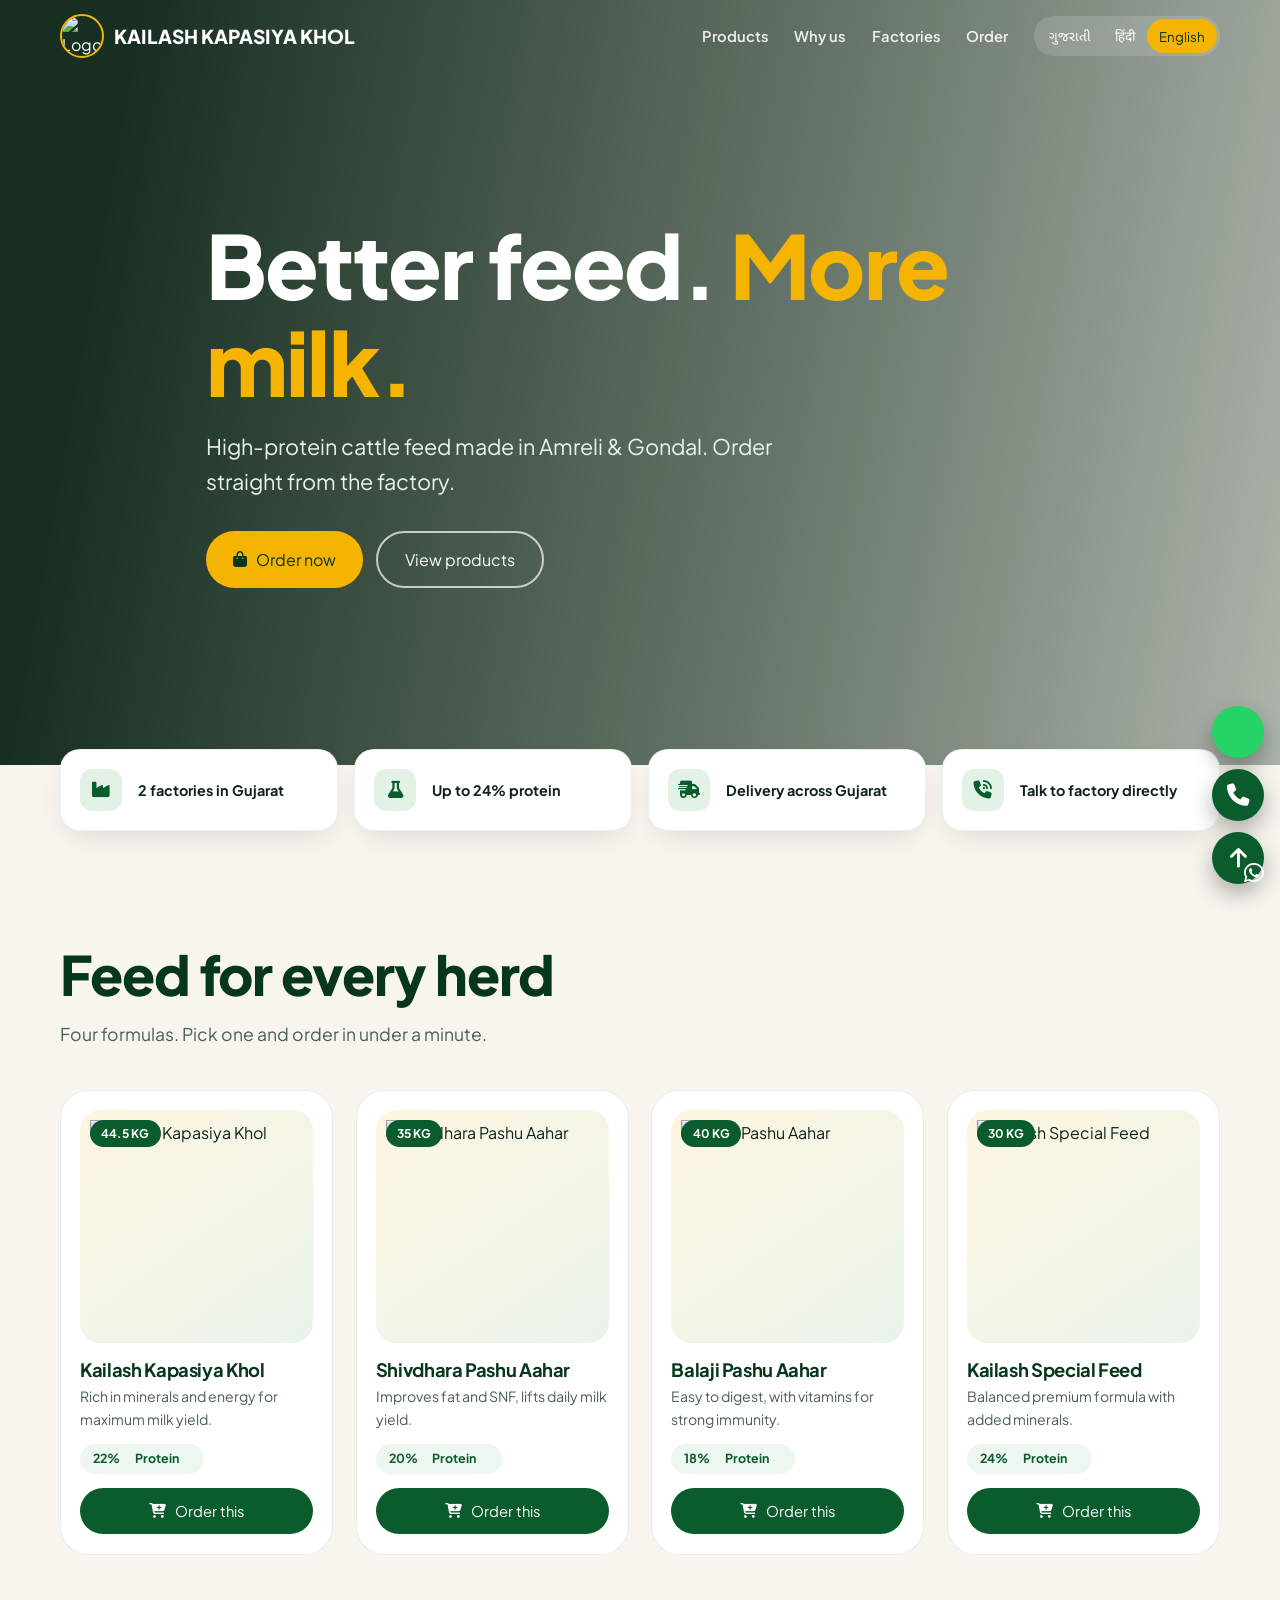
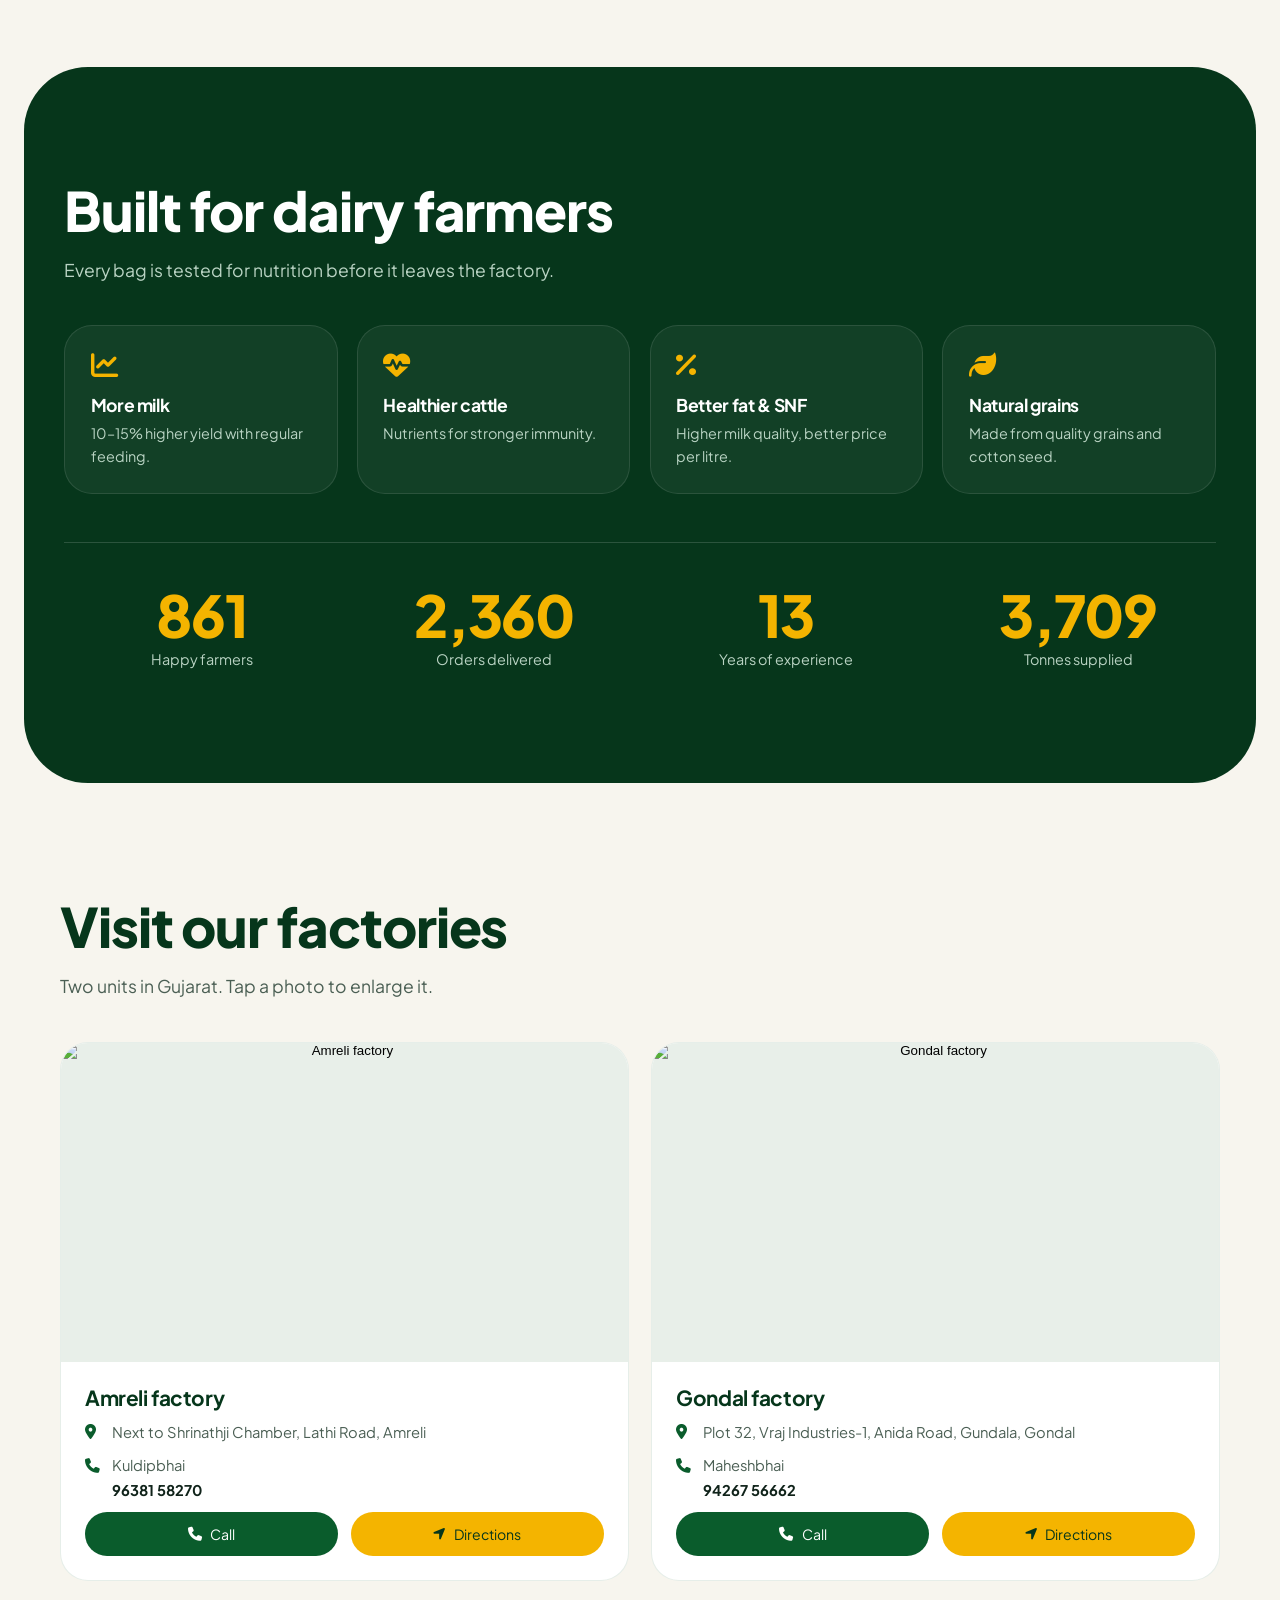
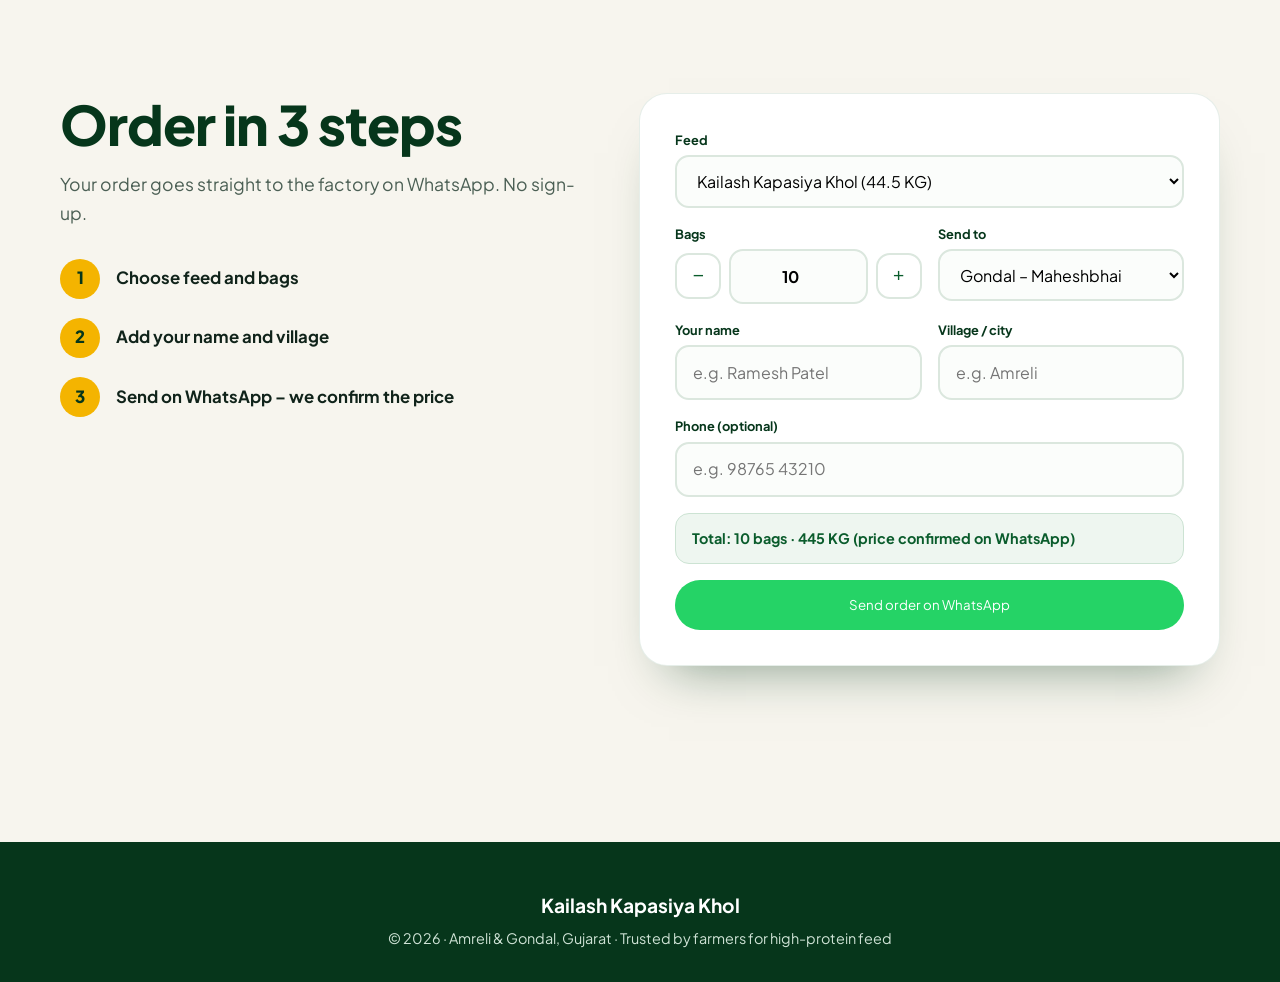
==== commit f1a40d52: "Update index.html" ====
--- a/index.html
+++ b/index.html
@@ -6,7 +6,8 @@
 <meta name="description" content="Kailash Kapasiya Khol – premium cattle feed from Amreli & Gondal, Gujarat. Order directly on WhatsApp.">
 <meta name="theme-color" content="#06361b">
 <title>Kailash Kapasiya Khol | Premium Cattle Feed – Amreli & Gondal</title>
-<link rel="icon" href="khol.jpeg">
+<!-- Fallback Favicon -->
+<link rel="icon" href="data:image/svg+xml,<svg xmlns='http://www.w3.org/2000/svg' viewBox='0 0 100 100'><circle cx='50' cy='50' r='50' fill='%230a5c2c'/><text x='50' y='50' dominant-baseline='central' text-anchor='middle' font-size='40' fill='%23f4b400'>K</text></svg>">
 <link rel="preconnect" href="https://fonts.googleapis.com">
 <link href="https://fonts.googleapis.com/css2?family=Plus+Jakarta+Sans:wght@400;500;600;700;800&family=Noto+Sans+Gujarati:wght@400;600;700&family=Noto+Sans+Devanagari:wght@400;600;700&display=swap" rel="stylesheet">
 <link rel="stylesheet" href="https://cdnjs.cloudflare.com/ajax/libs/font-awesome/6.5.1/css/all.min.css">
@@ -21,7 +22,7 @@
   --mut:#4b5f54;
   --bg:#f7f5ee;
   --w:#fff;
-  --nav:68px;
+  --nav:72px;
   --r:28px;
   --ease:cubic-bezier(.22,1,.36,1);
 }
@@ -32,32 +33,32 @@
   background:var(--bg);color:var(--ink);line-height:1.6;overflow-x:hidden;
 }
 img{max-width:100%;display:block}
-a{color:inherit}
+a{color:inherit;text-decoration:none}
 :focus-visible{outline:3px solid var(--y);outline-offset:3px}
 .wrap{max-width:1240px;margin:0 auto;padding:0 clamp(1rem,4vw,2.5rem)}
 h1,h2,h3{line-height:1.15;letter-spacing:-.02em}
 .sec{padding:clamp(3.5rem,9vw,7rem) 0}
 .h2{font-size:clamp(1.9rem,5.5vw,3.4rem);font-weight:800;color:var(--gd);max-width:18ch}
 .lead{color:var(--mut);max-width:52ch;margin-top:.9rem;font-size:clamp(.95rem,2.6vw,1.1rem)}
-/* intro shutter */
-.intro{position:fixed;inset:0;z-index:5000;background:var(--gd);display:grid;place-items:center;animation:up 1s var(--ease) 1.1s forwards;border-radius:0 0 50% 50%/0 0 60px 60px}
-.intro img{width:96px;height:96px;border-radius:50%;border:4px solid var(--y);animation:pop .8s var(--ease) both}
-.intro::after{content:'';position:absolute;left:0;right:0;bottom:0;height:6px;background:var(--y);transform-origin:left;animation:bar 1s linear both}
+
+/* Intro (Fast & Clean) */
+.intro{position:fixed;inset:0;z-index:5000;background:var(--gd);display:grid;place-items:center;animation:up .8s var(--ease) .8s forwards;border-radius:0 0 50% 50%/0 0 40px 40px}
+.intro img{width:90px;height:90px;border-radius:50%;border:4px solid var(--y);object-fit:cover;animation:pop .6s var(--ease) both}
 @keyframes up{to{transform:translateY(-105%);visibility:hidden}}
-@keyframes pop{from{opacity:0;transform:scale(.5) rotate(-20deg)}}
-@keyframes bar{from{transform:scaleX(0)}}
-/* nav */
-.nav{position:fixed;top:0;left:0;right:0;z-index:1000;padding-top:env(safe-area-inset-top);transition:background .35s,box-shadow .35s}
-.nav.solid{background:rgba(247,245,238,.92);backdrop-filter:blur(14px);box-shadow:0 6px 24px -10px rgba(0,0,0,.25)}
+@keyframes pop{from{opacity:0;transform:scale(.5)}}
+
+/* Nav */
+.nav{position:fixed;top:0;left:0;right:0;z-index:1000;padding-top:env(safe-area-inset-top);transition:background .3s,box-shadow .3s}
+.nav.solid{background:rgba(247,245,238,.95);backdrop-filter:blur(12px);box-shadow:0 4px 20px -10px rgba(0,0,0,.2)}
 .nav .wrap{display:flex;align-items:center;justify-content:space-between;height:var(--nav);gap:1rem}
-.brand{display:flex;align-items:center;gap:.65rem;text-decoration:none;color:#fff;min-width:0}
+.brand{display:flex;align-items:center;gap:.65rem;color:#fff;min-width:0}
 .nav.solid .brand{color:var(--gd)}
 .brand img{width:44px;height:44px;border-radius:50%;object-fit:cover;border:2px solid var(--y);flex-shrink:0}
 .brand b{font-size:clamp(.95rem,4vw,1.2rem);font-weight:800;white-space:nowrap}
 .menu{display:flex;align-items:center;gap:clamp(1rem,2vw,1.8rem);list-style:none}
-.menu a.l{text-decoration:none;font-weight:600;font-size:.92rem;color:#fff;opacity:.9;padding:.3rem 0;position:relative}
+.menu a.l{font-weight:600;font-size:.92rem;color:#fff;opacity:.9;padding:.3rem 0;position:relative}
 .nav.solid .menu a.l{color:var(--ink)}
-.menu a.l::after{content:'';position:absolute;left:0;bottom:-3px;height:2px;width:100%;background:var(--y);transform:scaleX(0);transform-origin:left;transition:transform .35s var(--ease)}
+.menu a.l::after{content:'';position:absolute;left:0;bottom:-3px;height:2px;width:100%;background:var(--y);transform:scaleX(0);transform-origin:left;transition:transform .3s var(--ease)}
 .menu a.l:hover::after{transform:scaleX(1)}
 .lang{display:flex;background:rgba(255,255,255,.14);border-radius:40px;padding:3px}
 .nav.solid .lang{background:rgba(10,92,44,.1)}
@@ -66,276 +67,612 @@
 .lang button.on{background:var(--y);color:var(--gd)!important}
 .burger{display:none;background:none;border:0;color:#fff;font-size:1.5rem;width:44px;height:44px;cursor:pointer}
 .nav.solid .burger{color:var(--g)}
-/* hero – static, no sticky/shutter */
-.hero{position:relative;min-height:100vh;min-height:100svh;display:flex;align-items:center;overflow:hidden;color:#fff;padding-top:var(--nav);padding-bottom:3rem}
-.hbg{position:absolute;inset:0;background-size:cover;background-position:center;opacity:0;transition:opacity 1.6s ease;transform:scale(1.06)}
-.hbg.on{opacity:1;animation:kb 14s ease-out forwards}
-@keyframes kb{to{transform:scale(1.16)}}
-.hero::before{content:'';position:absolute;inset:0;z-index:1;background:linear-gradient(100deg,rgba(4,30,15,.92) 8%,rgba(4,30,15,.55) 55%,rgba(4,30,15,.25))}
+
+/* Hero */
+.hero{position:relative;min-height:85vh;min-height:85svh;display:flex;align-items:center;overflow:hidden;color:#fff;padding-top:calc(var(--nav) + 2rem);padding-bottom:4rem}
+.hbg{position:absolute;inset:0;background-size:cover;background-position:center;opacity:0;transition:opacity 1.5s ease;transform:scale(1.05)}
+.hbg.on{opacity:1;animation:kb 15s ease-out forwards}
+@keyframes kb{to{transform:scale(1.15)}}
+.hero::before{content:'';position:absolute;inset:0;z-index:1;background:linear-gradient(100deg,rgba(4,30,15,.92) 10%,rgba(4,30,15,.6) 60%,rgba(4,30,15,.3))}
 .hc{position:relative;z-index:2}
-.hc h1{font-size:clamp(2.3rem,8.5vw,5.6rem);font-weight:800;max-width:13ch}
+.hc h1{font-size:clamp(2.5rem,8vw,5.5rem);font-weight:800;max-width:14ch;line-height:1.1}
 .hc h1 em{font-style:normal;color:var(--y)}
-.hc p{font-size:clamp(1rem,3vw,1.4rem);max-width:34ch;margin:1.2rem 0 2rem;color:#e9f3ec}
+.hc p{font-size:clamp(1rem,3vw,1.35rem);max-width:36ch;margin:1.2rem 0 2rem;color:#e9f3ec}
 .btns{display:flex;gap:.8rem;flex-wrap:wrap}
-.btn{display:inline-flex;align-items:center;justify-content:center;gap:.55rem;font:700 1rem inherit;font-family:inherit;text-decoration:none;border:0;cursor:pointer;min-height:50px;padding:.85rem 1.7rem;border-radius:60px;background:var(--y);color:var(--gd);transition:transform .3s var(--ease),box-shadow .3s,background .3s}
+.btn{display:inline-flex;align-items:center;justify-content:center;gap:.55rem;font:700 1rem inherit;font-family:inherit;border:0;cursor:pointer;min-height:50px;padding:.85rem 1.7rem;border-radius:60px;background:var(--y);color:var(--gd);transition:transform .3s var(--ease),box-shadow .3s,background .3s}
 .btn:hover{transform:translateY(-3px);background:var(--y2);box-shadow:0 14px 26px -10px rgba(244,180,0,.7)}
 .btn.o{background:transparent;color:#fff;border:2px solid rgba(255,255,255,.7)}
 .btn.o:hover{background:#fff;color:var(--gd)}
 .btn.g{background:var(--g);color:#fff}
 .btn.g:hover{background:var(--g2);box-shadow:0 14px 26px -10px rgba(10,92,44,.6)}
 .btn.wa{background:#25d366;color:#fff}
-.scroll{position:absolute;bottom:1.6rem;left:50%;z-index:2;width:26px;height:42px;border:2px solid rgba(255,255,255,.7);border-radius:20px;transform:translateX(-50%)}
-.scroll::after{content:'';position:absolute;left:50%;top:7px;width:4px;height:8px;margin-left:-2px;border-radius:2px;background:var(--y);animation:sc 1.6s infinite}
-@keyframes sc{to{transform:translateY(16px);opacity:0}}
-/* trust strip */
-.strip{display:grid;grid-template-columns:repeat(4,1fr);gap:1rem;padding:clamp(2rem,5vw,3rem) 0 0}
-.strip div{display:flex;align-items:center;gap:.8rem;font-weight:700;font-size:.92rem}
-.strip i{width:46px;height:46px;border-radius:14px;background:#e3f1e7;color:var(--g);display:grid;place-items:center;flex-shrink:0}
-/* products */
+
+/* Trust Strip */
+.strip{display:grid;grid-template-columns:repeat(4,1fr);gap:1rem;padding:2rem 0 0;margin-top:-3rem;position:relative;z-index:10}
+.strip div{background:var(--w);padding:1.2rem;border-radius:20px;display:flex;align-items:center;gap:1rem;font-weight:700;font-size:.9rem;box-shadow:0 10px 30px -10px rgba(0,0,0,.15);border:1px solid rgba(10,92,44,.08)}
+.strip i{width:42px;height:42px;border-radius:12px;background:#e3f1e7;color:var(--g);display:grid;place-items:center;flex-shrink:0;font-size:1.1rem}
+
+/* Products */
 .pgrid{display:grid;grid-template-columns:repeat(4,1fr);gap:1.4rem;margin-top:2.6rem}
-.card{background:var(--w);border-radius:var(--r);padding:1.2rem;display:flex;flex-direction:column;border:1px solid rgba(10,92,44,.1);transition:transform .45s var(--ease),box-shadow .45s}
+.card{background:var(--w);border-radius:var(--r);padding:1.2rem;display:flex;flex-direction:column;border:1px solid rgba(10,92,44,.1);transition:transform .4s var(--ease),box-shadow .4s}
 @media(hover:hover){.card:hover{transform:translateY(-8px);box-shadow:0 30px 44px -24px rgba(10,60,30,.45)}}
-.pimg{aspect-ratio:1;border-radius:20px;background:linear-gradient(145deg,#fdf6e0,#eaf4ec);overflow:hidden;position:relative}
-.pimg img{width:100%;height:100%;object-fit:contain;padding:10px;transition:transform .6s var(--ease)}
-.card:hover .pimg img{transform:scale(1.07)}
+.pimg{aspect-ratio:1;border-radius:20px;background:linear-gradient(145deg,#fdf6e0,#eaf4ec);overflow:hidden;position:relative;display:flex;align-items:center;justify-content:center}
+.pimg img{width:100%;height:100%;object-fit:contain;padding:10px;transition:transform .5s var(--ease)}
+.card:hover .pimg img{transform:scale(1.06)}
 .pimg b{position:absolute;top:10px;left:10px;background:var(--g);color:#fff;font-size:.75rem;padding:.25rem .7rem;border-radius:20px}
 .card h3{font-size:1.15rem;margin:1rem 0 .3rem;color:var(--gd)}
 .card .pt{font-size:.88rem;color:var(--mut);flex-grow:1}
 .meta{display:flex;gap:.5rem;margin:.9rem 0;flex-wrap:wrap}
 .meta span{background:#eef6f0;color:var(--g);font-weight:700;font-size:.78rem;padding:.3rem .8rem;border-radius:20px}
 .card .btn{width:100%;min-height:46px;font-size:.92rem}
-/* why: dark panel */
+
+/* Why Us */
 .dark{background:var(--gd);color:#fff;border-radius:clamp(28px,5vw,64px);margin:0 clamp(.5rem,2vw,1.5rem)}
 .dark .h2{color:#fff}
 .dark .lead{color:#b9d3c3}
 .why{display:grid;grid-template-columns:repeat(4,1fr);gap:1.2rem;margin-top:2.6rem}
-.why div{padding:1.6rem;border-radius:var(--r);background:rgba(255,255,255,.06);border:1px solid rgba(255,255,255,.12);transition:background .3s,transform .4s var(--ease)}
-.why div:hover{background:rgba(244,180,0,.14);transform:translateY(-5px)}
+.why div{padding:1.6rem;border-radius:var(--r);background:rgba(255,255,255,.05);border:1px solid rgba(255,255,255,.1);transition:background .3s}
+.why div:hover{background:rgba(244,180,0,.1)}
 .why i{font-size:1.7rem;color:var(--y);margin-bottom:1rem}
 .why h3{font-size:1.1rem;margin-bottom:.4rem}
 .why p{font-size:.9rem;color:#b9d3c3}
 .stats{display:grid;grid-template-columns:repeat(4,1fr);gap:1rem;margin-top:3rem;padding-top:2.4rem;border-top:1px solid rgba(255,255,255,.15);text-align:center}
 .stats h2{font-size:clamp(2rem,6vw,3.6rem);font-weight:800;color:var(--y)}
 .stats p{font-size:.9rem;color:#b9d3c3}
-/* factories */
+
+/* Factories */
 .fgrid{display:grid;grid-template-columns:repeat(2,1fr);gap:1.4rem;margin-top:2.6rem}
 .fac{padding:0;overflow:hidden}
-.fac .shot{display:block;border:0;padding:0;cursor:zoom-in;background:#e8efe9;overflow:hidden}
-.fac .shot img{width:100%;aspect-ratio:16/10;object-fit:cover;transition:transform .7s var(--ease)}
-.fac .shot:hover img{transform:scale(1.05)}
+.fac .shot{display:block;border:0;padding:0;cursor:zoom-in;background:#e8efe9;overflow:hidden;width:100%}
+.fac .shot img{width:100%;aspect-ratio:16/9;object-fit:cover;transition:transform .5s var(--ease)}
+.fac .shot:hover img{transform:scale(1.04)}
 .fb{padding:1.5rem;display:flex;flex-direction:column;gap:.7rem}
-.fb h3{margin:0}
-.row{display:flex;gap:.7rem;font-size:.92rem;color:var(--mut)}
+.fb h3{margin:0;font-size:1.3rem;color:var(--gd)}
+.row{display:flex;gap:.7rem;font-size:.92rem;color:var(--mut);align-items:flex-start}
 .row i{color:var(--g);margin-top:.3rem;width:1rem;flex-shrink:0}
-.row a{font-weight:700;color:var(--ink);text-decoration:none}
-.fb .btns .btn{min-height:44px;padding:.6rem 1.2rem;font-size:.88rem}
-/* order */
+.row span{line-height:1.5}
+.row a{font-weight:700;color:var(--ink);display:inline-block;margin-top:.2rem}
+.fb .btns .btn{min-height:44px;padding:.6rem 1.2rem;font-size:.88rem;flex:1}
+
+/* Order Form */
 .order{display:grid;grid-template-columns:1fr 1.1fr;gap:clamp(1.5rem,4vw,3.5rem);align-items:start}
-.form{background:var(--w);border-radius:var(--r);padding:clamp(1.3rem,3.5vw,2.2rem);box-shadow:0 30px 50px -30px rgba(10,60,30,.5);display:grid;grid-template-columns:1fr 1fr;gap:.9rem}
+.form{background:var(--w);border-radius:var(--r);padding:clamp(1.3rem,3.5vw,2.2rem);box-shadow:0 30px 50px -30px rgba(10,60,30,.5);display:grid;grid-template-columns:1fr 1fr;gap:1rem;border:1px solid rgba(10,92,44,.1)}
 .form .f{grid-column:1/-1}
 label{display:block;font-size:.8rem;font-weight:700;color:var(--gd);margin-bottom:.3rem}
-input,select{width:100%;font:inherit;font-size:16px;padding:.8rem 1rem;border:2px solid #dbe7de;border-radius:14px;background:#fbfdfb;transition:border-color .25s,box-shadow .25s}
-input:focus,select:focus{outline:0;border-color:var(--g);box-shadow:0 0 0 4px rgba(10,92,44,.14)}
+input,select{width:100%;font:inherit;font-size:16px;padding:.8rem 1rem;border:2px solid #dbe7de;border-radius:14px;background:#fbfdfb;transition:border-color .2s}
+input:focus,select:focus{outline:0;border-color:var(--g)}
 .qty{display:flex;align-items:center;gap:.5rem}
-.qty button{width:46px;height:46px;border-radius:14px;border:2px solid #dbe7de;background:#fff;font-size:1.2rem;cursor:pointer;color:var(--g);flex-shrink:0}
+.qty button{width:46px;height:46px;border-radius:14px;border:2px solid #dbe7de;background:#fff;font-size:1.2rem;cursor:pointer;color:var(--g);flex-shrink:0;transition:background .2s}
+.qty button:hover{background:#f0f7f2}
 .qty input{text-align:center;font-weight:700}
-.tot{background:#eef6f0;border-radius:14px;padding:.8rem 1rem;font-weight:700;color:var(--g);font-size:.9rem}
-.steps{list-style:none;margin-top:1.6rem;display:grid;gap:1rem}
-.steps li{display:flex;gap:1rem;align-items:center;font-weight:600}
-.steps span{width:38px;height:38px;border-radius:50%;background:var(--y);color:var(--gd);display:grid;place-items:center;font-weight:800;flex-shrink:0}
-/* footer */
-footer{background:var(--gd);color:#cfe3d6;text-align:center;padding:2.6rem 1rem calc(2rem + env(safe-area-inset-bottom));font-size:.9rem}
-footer b{display:block;color:#fff;font-size:1.1rem;margin-bottom:.3rem}
+.tot{background:#eef6f0;border-radius:14px;padding:.8rem 1rem;font-weight:700;color:var(--g);font-size:.9rem;border:1px solid #cce3d3}
+.steps{list-style:none;margin-top:2rem;display:grid;gap:1.2rem}
+.steps li{display:flex;gap:1rem;align-items:center;font-weight:600;font-size:1.05rem}
+.steps span{width:40px;height:40px;border-radius:50%;background:var(--y);color:var(--gd);display:grid;place-items:center;font-weight:800;flex-shrink:0}
+
+/* Footer & Floating */
+footer{background:var(--gd);color:#cfe3d6;text-align:center;padding:3rem 1rem calc(2rem + env(safe-area-inset-bottom));font-size:.9rem;margin-top:4rem}
+footer b{display:block;color:#fff;font-size:1.2rem;margin-bottom:.4rem}
 .fab{position:fixed;right:max(1rem,env(safe-area-inset-right));bottom:max(1rem,env(safe-area-inset-bottom));z-index:900;display:flex;flex-direction:column;gap:.7rem}
-.fab a,.fab button{width:52px;height:52px;border-radius:50%;border:0;display:grid;place-items:center;font-size:1.35rem;color:#fff;background:var(--g);box-shadow:0 10px 22px rgba(0,0,0,.3);cursor:pointer;text-decoration:none;transition:transform .3s var(--ease)}
+.fab a,.fab button{width:52px;height:52px;border-radius:50%;border:0;display:grid;place-items:center;font-size:1.4rem;color:#fff;background:var(--g);box-shadow:0 10px 22px rgba(0,0,0,.3);cursor:pointer;transition:transform .2s}
 .fab a:hover,.fab button:hover{transform:scale(1.1)}
 .fab .w{background:#25d366}
-.fab .t{opacity:0;pointer-events:none;transition:opacity .3s,transform .3s}
+.fab .t{opacity:0;pointer-events:none;transition:opacity .3s}
 .fab .t.show{opacity:1;pointer-events:auto}
-.lb{position:fixed;inset:0;z-index:4000;background:rgba(0,0,0,.92);display:none;place-items:center;padding:1rem}
+.lb{position:fixed;inset:0;z-index:4000;background:rgba(0,0,0,.9);display:none;place-items:center;padding:1rem;backdrop-filter:blur(4px)}
 .lb.open{display:grid}
-.lb img{max-height:90vh;border-radius:14px}
-.lb button{position:absolute;top:max(1rem,env(safe-area-inset-top));right:1rem;width:44px;height:44px;border-radius:50%;border:0;background:#fff;font-size:1.2rem;cursor:pointer}
-/* reveal */
-.rv{opacity:0;transform:translateY(30px);transition:opacity .8s var(--ease),transform .8s var(--ease)}
-.rv.in{opacity:1;transform:none}
-@media(prefers-reduced-motion:reduce){*{animation:none!important;transition:none!important;scroll-behavior:auto!important}.rv{opacity:1;transform:none}.intro{display:none}}
-/* responsive */
-@media(max-width:1060px){.pgrid,.why{grid-template-columns:repeat(2,1fr)}.strip{grid-template-columns:repeat(2,1fr)}}
+.lb img{max-height:90vh;border-radius:14px;box-shadow:0 20px 50px rgba(0,0,0,.5)}
+.lb button{position:absolute;top:max(1rem,env(safe-area-inset-top));right:1rem;width:46px;height:46px;border-radius:50%;border:0;background:#fff;font-size:1.2rem;cursor:pointer}
+
+/* Responsive */
+@media(max-width:1060px){
+  .pgrid,.why{grid-template-columns:repeat(2,1fr)}
+  .strip{grid-template-columns:repeat(2,1fr);margin-top:-2rem}
+}
 @media(max-width:900px){
-.burger{display:block}
-.menu{position:absolute;left:0;right:0;top:100%;flex-direction:column;align-items:stretch;gap:0;background:var(--bg);padding:.4rem 1.2rem 1.2rem;border-radius:0 0 28px 28px;box-shadow:0 24px 40px rgba(0,0,0,.25);max-height:0;overflow:hidden;visibility:hidden;opacity:0;transition:.4s var(--ease)}
-.menu.open{max-height:90vh;visibility:visible;opacity:1}
-.menu li{border-bottom:1px solid rgba(0,0,0,.07)}
-.menu li:last-child{border:0;padding-top:1rem}
-.menu a.l{display:block;color:var(--ink)!important;padding:.95rem .3rem;font-size:1.05rem}
-.menu a.l::after{display:none}
-.lang{background:rgba(10,92,44,.1)!important;justify-content:center}
-.lang button{flex:1;color:var(--ink)}
-.order,.fgrid{grid-template-columns:1fr}
-.hero::before{background:linear-gradient(180deg,rgba(4,30,15,.75),rgba(4,30,15,.88))}
+  .burger{display:block}
+  .menu{position:absolute;left:0;right:0;top:100%;flex-direction:column;align-items:stretch;gap:0;background:var(--bg);padding:.5rem 1.5rem 1.5rem;border-radius:0 0 28px 28px;box-shadow:0 24px 40px rgba(0,0,0,.25);max-height:0;overflow:hidden;visibility:hidden;opacity:0;transition:.3s}
+  .menu.open{max-height:400px;visibility:visible;opacity:1}
+  .menu li{border-bottom:1px solid rgba(0,0,0,.06)}
+  .menu li:last-child{border:0;padding-top:1rem}
+  .menu a.l{display:block;color:var(--ink)!important;padding:1rem .2rem;font-size:1.05rem}
+  .menu a.l::after{display:none}
+  .lang{background:rgba(10,92,44,.1)!important;justify-content:center}
+  .lang button{flex:1;color:var(--ink)}
+  .order,.fgrid{grid-template-columns:1fr}
+  .hero::before{background:linear-gradient(180deg,rgba(4,30,15,.7),rgba(4,30,15,.9))}
+  .strip{grid-template-columns:1fr;margin-top:-1rem}
 }
 @media(max-width:600px){
-.pgrid,.why,.fgrid{grid-template-columns:1fr}
-.stats{grid-template-columns:repeat(2,1fr)}
-.form{grid-template-columns:1fr}
-.btns .btn{flex:1 1 100%}
-.fb .btns .btn{flex:1 1 130px}
-.brand b{font-size:.95rem}
-.fab a,.fab button{width:48px;height:48px}
-.scroll{display:none}
-}
-@media(min-width:1700px){html{font-size:18px}}
+  .pgrid,.why{grid-template-columns:1fr}
+  .stats{grid-template-columns:repeat(2,1fr);gap:1.5rem}
+  .form{grid-template-columns:1fr}
+  .btns .btn{width:100%}
+  .fb .btns .btn{width:100%}
+  .brand b{font-size:1rem}
+  .fab a,.fab button{width:48px;height:48px}
+}
 </style>
 </head>
 <body>
-<div class="intro" aria-hidden="true"><img src="khol.jpeg" alt=""></div>
-
-<header class="nav" id="nav"><div class="wrap">
- <a class="brand" href="#home"><img src="khol.jpeg" alt="Kailash Kapasiya Khol logo"><b>KAILASH KAPASIYA KHOL</b></a>
- <button class="burger" id="burger" aria-label="Menu" aria-expanded="false"><i class="fas fa-bars"></i></button>
- <ul class="menu" id="menu">
-  <li><a class="l" href="#products" data-i="nP">Products</a></li>
-  <li><a class="l" href="#why" data-i="nW">Why us</a></li>
-  <li><a class="l" href="#factories" data-i="nF">Factories</a></li>
-  <li><a class="l" href="#order" data-i="nO">Order</a></li>
-  <li><div class="lang"><button data-l="gu">ગુજરાતી</button><button data-l="hi">हिंदी</button><button data-l="en" class="on">English</button></div></li>
- </ul>
-</div></header>
+
+<!-- Logo Pre-loader -->
+<div class="intro" aria-hidden="true">
+  <img src="https://images.pexels.com/photos/422218/pexels-photo-422218.jpeg?auto=compress&cs=tinysrgb&w=200" alt="Kailash Kapasiya Khol">
+</div>
+
+<!-- Navigation -->
+<header class="nav" id="nav">
+  <div class="wrap">
+    <a class="brand" href="#home">
+      <!-- Using a reliable placeholder image for the logo so it doesn't break -->
+      <img src="https://images.pexels.com/photos/422218/pexels-photo-422218.jpeg?auto=compress&cs=tinysrgb&w=100" alt="Logo">
+      <b>KAILASH KAPASIYA KHOL</b>
+    </a>
+    <button class="burger" id="burger" aria-label="Menu" aria-expanded="false"><i class="fas fa-bars"></i></button>
+    <ul class="menu" id="menu">
+      <li><a class="l" href="#products" data-i="nP">Products</a></li>
+      <li><a class="l" href="#why" data-i="nW">Why us</a></li>
+      <li><a class="l" href="#factories" data-i="nF">Factories</a></li>
+      <li><a class="l" href="#order" data-i="nO">Order</a></li>
+      <li>
+        <div class="lang">
+          <button data-l="gu">ગુજરાતી</button>
+          <button data-l="hi">हिंदी</button>
+          <button data-l="en" class="on">English</button>
+        </div>
+      </li>
+    </ul>
+  </div>
+</header>
 
 <main>
-<section class="hero" id="home">
- <div class="hbg on" style="background-image:url('https://images.pexels.com/photos/422218/pexels-photo-422218.jpeg?auto=compress&cs=tinysrgb&w=1800')"></div>
- <div class="hbg" style="background-image:url('https://images.pexels.com/photos/1405926/pexels-photo-1405926.jpeg?auto=compress&cs=tinysrgb&w=1800')"></div>
- <div class="hbg" style="background-image:url('https://images.pexels.com/photos/97533/pexels-photo-97533.jpeg?auto=compress&cs=tinysrgb&w=1800')"></div>
- <div class="wrap hc">
-  <h1><span data-i="h1">Better feed.</span> <em data-i="h2">More milk.</em></h1>
-  <p data-i="hp">High-protein cattle feed made in Amreli & Gondal. Order straight from the factory.</p>
-  <div class="btns"><a class="btn" href="#order"><i class="fas fa-bag-shopping"></i><span data-i="bOrder">Order now</span></a><a class="btn o" href="#products" data-i="bView">View products</a></div>
- </div>
- <div class="scroll" aria-hidden="true"></div>
-</section>
-
-<div class="wrap">
- <div class="strip">
-  <div class="rv"><i class="fas fa-industry"></i><span data-i="t1">2 factories in Gujarat</span></div>
-  <div class="rv"><i class="fas fa-flask"></i><span data-i="t2">Up to 24% protein</span></div>
-  <div class="rv"><i class="fas fa-truck-fast"></i><span data-i="t3">Delivery across Gujarat</span></div>
-  <div class="rv"><i class="fas fa-phone-volume"></i><span data-i="t4">Talk to the factory directly</span></div>
- </div>
+  <!-- Hero Section -->
+  <section class="hero" id="home">
+    <div class="hbg on" style="background-image:url('https://images.pexels.com/photos/422218/pexels-photo-422218.jpeg?auto=compress&cs=tinysrgb&w=1800')"></div>
+    <div class="hbg" style="background-image:url('https://images.pexels.com/photos/1405926/pexels-photo-1405926.jpeg?auto=compress&cs=tinysrgb&w=1800')"></div>
+    <div class="hbg" style="background-image:url('https://images.pexels.com/photos/97533/pexels-photo-97533.jpeg?auto=compress&cs=tinysrgb&w=1800')"></div>
+    
+    <div class="wrap hc">
+      <h1><span data-i="h1">Better feed.</span> <em data-i="h2">More milk.</em></h1>
+      <p data-i="hp">High-protein cattle feed made in Amreli & Gondal. Order straight from the factory.</p>
+      <div class="btns">
+        <a class="btn" href="#order"><i class="fas fa-bag-shopping"></i><span data-i="bOrder">Order now</span></a>
+        <a class="btn o" href="#products" data-i="bView">View products</a>
+      </div>
+    </div>
+  </section>
+
+  <!-- Trust Strip -->
+  <div class="wrap">
+    <div class="strip">
+      <div><i class="fas fa-industry"></i><span data-i="t1">2 factories in Gujarat</span></div>
+      <div><i class="fas fa-flask"></i><span data-i="t2">Up to 24% protein</span></div>
+      <div><i class="fas fa-truck-fast"></i><span data-i="t3">Delivery across Gujarat</span></div>
+      <div><i class="fas fa-phone-volume"></i><span data-i="t4">Talk to factory directly</span></div>
+    </div>
+  </div>
+
+  <!-- Products Section -->
+  <section class="sec" id="products">
+    <div class="wrap">
+      <h2 class="h2" data-i="pT">Feed for every herd</h2>
+      <p class="lead" data-i="pS">Four formulas. Pick one and order in under a minute.</p>
+      
+      <div class="pgrid">
+        <!-- Product 1 -->
+        <article class="card">
+          <div class="pimg">
+            <!-- Replace with your actual khol.jpeg URL -->
+            <img src="https://images.pexels.com/photos/422218/pexels-photo-422218.jpeg?auto=compress&cs=tinysrgb&w=400" alt="Kailash Kapasiya Khol">
+            <b>44.5 KG</b>
+          </div>
+          <h3>Kailash Kapasiya Khol</h3>
+          <p class="pt" data-i="d1">Rich in minerals and energy for maximum milk yield.</p>
+          <div class="meta"><span>22% <span data-i="pr">Protein</span></span></div>
+          <button class="btn g" data-p="Kailash Kapasiya Khol (44.5 KG)"><i class="fas fa-cart-plus"></i><span data-i="bAdd">Order this</span></button>
+        </article>
+        
+        <!-- Product 2 -->
+        <article class="card">
+          <div class="pimg">
+            <img src="https://images.pexels.com/photos/1405926/pexels-photo-1405926.jpeg?auto=compress&cs=tinysrgb&w=400" alt="Shivdhara Pashu Aahar">
+            <b>35 KG</b>
+          </div>
+          <h3>Shivdhara Pashu Aahar</h3>
+          <p class="pt" data-i="d2">Improves fat and SNF, lifts daily milk yield.</p>
+          <div class="meta"><span>20% <span data-i="pr">Protein</span></span></div>
+          <button class="btn g" data-p="Shivdhara Pashu Aahar (35 KG)"><i class="fas fa-cart-plus"></i><span data-i="bAdd">Order this</span></button>
+        </article>
+
+        <!-- Product 3 -->
+        <article class="card">
+          <div class="pimg">
+            <img src="https://images.pexels.com/photos/97533/pexels-photo-97533.jpeg?auto=compress&cs=tinysrgb&w=400" alt="Balaji Pashu Aahar">
+            <b>40 KG</b>
+          </div>
+          <h3>Balaji Pashu Aahar</h3>
+          <p class="pt" data-i="d3">Easy to digest, with vitamins for strong immunity.</p>
+          <div class="meta"><span>18% <span data-i="pr">Protein</span></span></div>
+          <button class="btn g" data-p="Balaji Pashu Aahar (40 KG)"><i class="fas fa-cart-plus"></i><span data-i="bAdd">Order this</span></button>
+        </article>
+
+        <!-- Product 4 -->
+        <article class="card">
+          <div class="pimg">
+            <img src="https://images.pexels.com/photos/422218/pexels-photo-422218.jpeg?auto=compress&cs=tinysrgb&w=400" alt="Kailash Special Feed">
+            <b>30 KG</b>
+          </div>
+          <h3>Kailash Special Feed</h3>
+          <p class="pt" data-i="d4">Balanced premium formula with added minerals.</p>
+          <div class="meta"><span>24% <span data-i="pr">Protein</span></span></div>
+          <button class="btn g" data-p="Kailash Special Feed (30 KG)"><i class="fas fa-cart-plus"></i><span data-i="bAdd">Order this</span></button>
+        </article>
+      </div>
+    </div>
+  </section>
+
+  <!-- Why Us Section -->
+  <section class="sec dark" id="why">
+    <div class="wrap">
+      <h2 class="h2" data-i="wT">Built for dairy farmers</h2>
+      <p class="lead" data-i="wS">Every bag is tested for nutrition before it leaves the factory.</p>
+      <div class="why">
+        <div><i class="fas fa-chart-line"></i><h3 data-i="w1">More milk</h3><p data-i="w1d">10–15% higher yield with regular feeding.</p></div>
+        <div><i class="fas fa-heart-pulse"></i><h3 data-i="w2">Healthier cattle</h3><p data-i="w2d">Nutrients for stronger immunity.</p></div>
+        <div><i class="fas fa-percent"></i><h3 data-i="w3">Better fat & SNF</h3><p data-i="w3d">Higher milk quality, better price per litre.</p></div>
+        <div><i class="fas fa-leaf"></i><h3 data-i="w4">Natural grains</h3><p data-i="w4d">Made from quality grains and cotton seed.</p></div>
+      </div>
+      <div class="stats" id="stats">
+        <div><h2 data-c="872" data-s="+">872+</h2><p data-i="s1">Happy farmers</p></div>
+        <div><h2 data-c="2450" data-s="+">2450+</h2><p data-i="s2">Orders delivered</p></div>
+        <div><h2 data-c="14" data-s="+">14+</h2><p data-i="s3">Years of experience</p></div>
+        <div><h2 data-c="3850" data-s="+">3850+</h2><p data-i="s4">Tonnes supplied</p></div>
+      </div>
+    </div>
+  </section>
+
+  <!-- Factories Section -->
+  <section class="sec" id="factories">
+    <div class="wrap">
+      <h2 class="h2" data-i="fT">Visit our factories</h2>
+      <p class="lead" data-i="fS">Two units in Gujarat. Tap a photo to enlarge it.</p>
+      <div class="fgrid">
+        <!-- Amreli -->
+        <article class="card fac">
+          <button class="shot" data-z="https://images.pexels.com/photos/422218/pexels-photo-422218.jpeg?auto=compress&cs=tinysrgb&w=800" aria-label="Enlarge">
+            <img src="https://images.pexels.com/photos/422218/pexels-photo-422218.jpeg?auto=compress&cs=tinysrgb&w=800" alt="Amreli factory">
+          </button>
+          <div class="fb">
+            <h3 data-i="a1">Amreli factory</h3>
+            <div class="row"><i class="fas fa-location-dot"></i><span data-i="a1a">Next to Shrinathji Chamber, Lathi Road, Amreli</span></div>
+            <div class="row"><i class="fas fa-phone"></i><span>Kuldipbhai <br><a href="tel:+919638158270">96381 58270</a></span></div>
+            <div class="btns">
+              <a class="btn g" href="tel:+919638158270"><i class="fas fa-phone"></i><span data-i="bCall">Call</span></a>
+              <a class="btn" target="_blank" rel="noopener" href="https://www.google.com/maps/search/?api=1&query=Shrinathji+Chamber+Lathi+Road+Amreli"><i class="fas fa-location-arrow"></i><span data-i="bDir">Directions</span></a>
+            </div>
+          </div>
+        </article>
+        
+        <!-- Gondal -->
+        <article class="card fac">
+          <button class="shot" data-z="https://images.pexels.com/photos/1405926/pexels-photo-1405926.jpeg?auto=compress&cs=tinysrgb&w=800" aria-label="Enlarge">
+            <img src="https://images.pexels.com/photos/1405926/pexels-photo-1405926.jpeg?auto=compress&cs=tinysrgb&w=800" alt="Gondal factory">
+          </button>
+          <div class="fb">
+            <h3 data-i="g1">Gondal factory</h3>
+            <div class="row"><i class="fas fa-location-dot"></i><span data-i="g1a">Plot 32, Vraj Industries-1, Anida Road, Gundala, Gondal</span></div>
+            <div class="row"><i class="fas fa-phone"></i><span>Maheshbhai <br><a href="tel:+919426756662">94267 56662</a></span></div>
+            <div class="btns">
+              <a class="btn g" href="tel:+919426756662"><i class="fas fa-phone"></i><span data-i="bCall">Call</span></a>
+              <a class="btn" target="_blank" rel="noopener" href="https://www.google.com/maps/search/?api=1&query=Vraj+Industries+Anida+Road+Gundala+Gondal"><i class="fas fa-location-arrow"></i><span data-i="bDir">Directions</span></a>
+            </div>
+          </div>
+        </article>
+      </div>
+    </div>
+  </section>
+
+  <!-- Order Section -->
+  <section class="sec" id="order" style="padding-top:0">
+    <div class="wrap order">
+      <div>
+        <h2 class="h2" data-i="oT">Order in 3 steps</h2>
+        <p class="lead" data-i="oS">Your order goes straight to the factory on WhatsApp. No sign-up needed.</p>
+        <ul class="steps">
+          <li><span>1</span><b data-i="o1">Choose feed and bags</b></li>
+          <li><span>2</span><b data-i="o2">Add your name and village</b></li>
+          <li><span>3</span><b data-i="o3">Send on WhatsApp – we confirm the price</b></li>
+        </ul>
+      </div>
+      
+      <form class="form" id="of">
+        <div class="f">
+          <label for="pd" data-i="lP">Feed</label>
+          <select id="pd">
+            <option>Kailash Kapasiya Khol (44.5 KG)</option>
+            <option>Shivdhara Pashu Aahar (35 KG)</option>
+            <option>Balaji Pashu Aahar (40 KG)</option>
+            <option>Kailash Special Feed (30 KG)</option>
+          </select>
+        </div>
+        <div>
+          <label for="q" data-i="lQ">Bags</label>
+          <div class="qty">
+            <button type="button" id="mi" aria-label="Less">−</button>
+            <input id="q" type="number" min="1" value="10" inputmode="numeric">
+            <button type="button" id="pl" aria-label="More">+</button>
+          </div>
+        </div>
+        <div>
+          <label for="fc" data-i="lF">Send to</label>
+          <select id="fc">
+            <option value="919426756662">Gondal – Maheshbhai</option>
+            <option value="919638158270">Amreli – Kuldipbhai</option>
+          </select>
+        </div>
+        <div>
+          <label for="nm" data-i="lN">Your name</label>
+          <input id="nm" required autocomplete="name" placeholder="e.g. Ramesh Patel">
+        </div>
+        <div>
+          <label for="vl" data-i="lV">Village / city</label>
+          <input id="vl" required autocomplete="address-level2" placeholder="e.g. Amreli">
+        </div>
+        <div class="f">
+          <label for="ph" data-i="lPh">Phone (optional)</label>
+          <input id="ph" type="tel" autocomplete="tel" inputmode="tel" placeholder="e.g. 98765 43210">
+        </div>
+        <div class="f tot" id="tot"></div>
+        <button class="btn wa f" type="submit"><i class="fab fa-whatsapp"></i><span data-i="bSend">Send order on WhatsApp</span></button>
+      </form>
+    </div>
+  </section>
+</main>
+
+<footer>
+  <b>Kailash Kapasiya Khol</b>
+  <span data-i="ft">© 2026 · Amreli & Gondal, Gujarat · Trusted by farmers for high-protein feed</span>
+</footer>
+
+<!-- Floating Buttons -->
+<div class="fab">
+  <a class="w" href="https://wa.me/919426756662" target="_blank" rel="noopener" aria-label="WhatsApp"><i class="fab fa-whatsapp"></i></a>
+  <a href="tel:+919638158270" aria-label="Call"><i class="fas fa-phone"></i></a>
+  <button class="t" id="top" aria-label="Back to Top"><i class="fas fa-arrow-up"></i></button>
 </div>
 
-<section class="sec" id="products"><div class="wrap">
- <h2 class="h2 rv" data-i="pT">Feed for every herd</h2>
- <p class="lead rv" data-i="pS">Four formulas. Pick one and order in under a minute.</p>
- <div class="pgrid">
-  <article class="card rv"><div class="pimg"><img src="khol.jpeg" alt="Kailash Kapasiya Khol" loading="lazy"><b>44.5 KG</b></div><h3>Kailash Kapasiya Khol</h3><p class="pt" data-i="d1">Rich in minerals and energy for maximum milk yield.</p><div class="meta"><span>22% <i data-i="pr">Protein</i></span></div><button class="btn g" data-p="Kailash Kapasiya Khol (44.5 KG)"><i class="fas fa-cart-plus"></i><span data-i="bAdd">Order this</span></button></article>
-  <article class="card rv"><div class="pimg"><img src="shivdhara.jpeg" alt="Shivdhara Pashu Aahar" loading="lazy"><b>35 KG</b></div><h3>Shivdhara Pashu Aahar</h3><p class="pt" data-i="d2">Improves fat and SNF, lifts daily milk yield.</p><div class="meta"><span>20% <i data-i="pr">Protein</i></span></div><button class="btn g" data-p="Shivdhara Pashu Aahar (35 KG)"><i class="fas fa-cart-plus"></i><span data-i="bAdd">Order this</span></button></article>
-  <article class="card rv"><div class="pimg"><img src="balaji.jpeg" alt="Balaji Pashu Aahar" loading="lazy"><b>40 KG</b></div><h3>Balaji Pashu Aahar</h3><p class="pt" data-i="d3">Easy to digest, with vitamins for strong immunity.</p><div class="meta"><span>18% <i data-i="pr">Protein</i></span></div><button class="btn g" data-p="Balaji Pashu Aahar (40 KG)"><i class="fas fa-cart-plus"></i><span data-i="bAdd">Order this</span></button></article>
-  <article class="card rv"><div class="pimg"><img src="makaybhushu.jpeg" alt="Kailash Special Feed" loading="lazy"><b>30 KG</b></div><h3>Kailash Special Feed</h3><p class="pt" data-i="d4">Balanced premium formula with added minerals.</p><div class="meta"><span>24% <i data-i="pr">Protein</i></span></div><button class="btn g" data-p="Kailash Special Feed (30 KG)"><i class="fas fa-cart-plus"></i><span data-i="bAdd">Order this</span></button></article>
- </div>
-</div></section>
-
-<section class="sec dark" id="why"><div class="wrap">
- <h2 class="h2 rv" data-i="wT">Built for dairy farmers</h2>
- <p class="lead rv" data-i="wS">Every bag is tested for nutrition before it leaves the factory.</p>
- <div class="why">
-  <div class="rv"><i class="fas fa-chart-line"></i><h3 data-i="w1">More milk</h3><p data-i="w1d">10–15% higher yield with regular feeding.</p></div>
-  <div class="rv"><i class="fas fa-heart-pulse"></i><h3 data-i="w2">Healthier cattle</h3><p data-i="w2d">Nutrients for stronger immunity.</p></div>
-  <div class="rv"><i class="fas fa-percent"></i><h3 data-i="w3">Better fat & SNF</h3><p data-i="w3d">Higher milk quality, better price per litre.</p></div>
-  <div class="rv"><i class="fas fa-leaf"></i><h3 data-i="w4">Natural grains</h3><p data-i="w4d">Made from quality grains and cotton seed.</p></div>
- </div>
- <div class="stats" id="stats">
-  <div><h2 data-c="872" data-s="+">0</h2><p data-i="s1">Happy farmers</p></div>
-  <div><h2 data-c="2450" data-s="+">0</h2><p data-i="s2">Orders delivered</p></div>
-  <div><h2 data-c="14" data-s="+">0</h2><p data-i="s3">Years of experience</p></div>
-  <div><h2 data-c="3850" data-s="+">0</h2><p data-i="s4">Tonnes supplied</p></div>
- </div>
-</div></section>
-
-<section class="sec" id="factories"><div class="wrap">
- <h2 class="h2 rv" data-i="fT">Visit our factories</h2>
- <p class="lead rv" data-i="fS">Two units in Gujarat. Tap a photo to enlarge it.</p>
- <div class="fgrid">
-  <article class="card fac rv"><button class="shot" data-z="card_shiv_amreli.jpg" aria-label="Enlarge"><img src="card_shiv_amreli.jpg" alt="Amreli factory card" loading="lazy"></button><div class="fb"><h3 data-i="a1">Amreli factory</h3>
-   <div class="row"><i class="fas fa-location-dot"></i><span data-i="a1a">Next to Shrinathji Chamber, Lathi Road, Amreli</span></div>
-   <div class="row"><i class="fas fa-phone"></i><span>Kuldipbhai <a href="tel:+919638158270">96381 58270</a><br>Ajaybhai <a href="tel:+919427745336">94277 45336</a></span></div>
-   <div class="btns"><a class="btn g" href="tel:+919638158270"><i class="fas fa-phone"></i><span data-i="bCall">Call</span></a><a class="btn" target="_blank" rel="noopener" href="https://www.google.com/maps/search/?api=1&query=Shrinathji+Chamber+Lathi+Road+Amreli"><i class="fas fa-location-arrow"></i><span data-i="bDir">Directions</span></a></div></div></article>
-  <article class="card fac rv"><button class="shot" data-z="card_kailash_gondal.jpg" aria-label="Enlarge"><img src="card_kailash_gondal.jpg" alt="Gondal factory card" loading="lazy"></button><div class="fb"><h3 data-i="g1">Gondal factory</h3>
-   <div class="row"><i class="fas fa-location-dot"></i><span data-i="g1a">Plot 32, Vraj Industries-1, Anida Road, Gundala, Gondal</span></div>
-   <div class="row"><i class="fas fa-phone"></i><span>Maheshbhai <a href="tel:+919426756662">94267 56662</a></span></div>
-   <div class="btns"><a class="btn g" href="tel:+919426756662"><i class="fas fa-phone"></i><span data-i="bCall">Call</span></a><a class="btn" target="_blank" rel="noopener" href="https://www.google.com/maps/search/?api=1&query=Vraj+Industries+Anida+Road+Gundala+Gondal"><i class="fas fa-location-arrow"></i><span data-i="bDir">Directions</span></a></div></div></article>
- </div>
-</div></section>
-
-<section class="sec" id="order" style="padding-top:0"><div class="wrap order">
- <div>
-  <h2 class="h2 rv" data-i="oT">Order in 3 steps</h2>
-  <p class="lead rv" data-i="oS">Your order goes straight to the factory on WhatsApp. No sign-up.</p>
-  <ul class="steps rv"><li><span>1</span><b data-i="o1">Choose feed and bags</b></li><li><span>2</span><b data-i="o2">Add your name and village</b></li><li><span>3</span><b data-i="o3">Send on WhatsApp – we confirm the price</b></li></ul>
- </div>
- <form class="form rv" id="of">
-  <div class="f"><label for="pd" data-i="lP">Feed</label><select id="pd"><option>Kailash Kapasiya Khol (44.5 KG)</option><option>Shivdhara Pashu Aahar (35 KG)</option><option>Balaji Pashu Aahar (40 KG)</option><option>Kailash Special Feed (30 KG)</option></select></div>
-  <div><label for="q" data-i="lQ">Bags</label><div class="qty"><button type="button" id="mi" aria-label="Less">−</button><input id="q" type="number" min="1" value="10" inputmode="numeric"><button type="button" id="pl" aria-label="More">+</button></div></div>
-  <div><label for="fc" data-i="lF">Send to</label><select id="fc"><option value="919426756662">Gondal – Maheshbhai</option><option value="919638158270">Amreli – Kuldipbhai</option><option value="919427745336">Amreli – Ajaybhai</option></select></div>
-  <div><label for="nm" data-i="lN">Your name</label><input id="nm" required autocomplete="name"></div>
-  <div><label for="vl" data-i="lV">Village / city</label><input id="vl" required autocomplete="address-level2"></div>
-  <div class="f"><label for="ph" data-i="lPh">Phone (optional)</label><input id="ph" type="tel" autocomplete="tel" inputmode="tel"></div>
-  <div class="f tot" id="tot"></div>
-  <button class="btn wa f" type="submit"><i class="fab fa-whatsapp"></i><span data-i="bSend">Send order on WhatsApp</span></button>
- </form>
-</div></section>
-
-<footer><b>Kailash Kapasiya Khol</b><span data-i="ft">© 2026 · Amreli & Gondal, Gujarat · Trusted by farmers for high-protein feed</span></footer>
-</main>
-
-<div class="fab"><a class="w" href="https://wa.me/919426756662" target="_blank" rel="noopener" aria-label="WhatsApp"><i class="fab fa-whatsapp"></i></a><a href="tel:+919638158270" aria-label="Call"><i class="fas fa-phone"></i></a><button class="t" id="top" aria-label="Top"><i class="fas fa-arrow-up"></i></button></div>
-<div class="lb" id="lb"><button aria-label="Close">✕</button><img alt=""></div>
+<!-- Lightbox -->
+<div class="lb" id="lb">
+  <button aria-label="Close">✕</button>
+  <img alt="Enlarged view">
+</div>
 
 <script>
-const T={
-en:{nP:"Products",nW:"Why us",nF:"Factories",nO:"Order",h1:"Better feed.",h2:"More milk.",hp:"High-protein cattle feed made in Amreli & Gondal. Order straight from the factory.",bOrder:"Order now",bView:"View products",t1:"2 factories in Gujarat",t2:"Up to 24% protein",t3:"Delivery across Gujarat",t4:"Talk to the factory directly",pT:"Feed for every herd",pS:"Four formulas. Pick one and order in under a minute.",d1:"Rich in minerals and energy for maximum milk yield.",d2:"Improves fat and SNF, lifts daily milk yield.",d3:"Easy to digest, with vitamins for strong immunity.",d4:"Balanced premium formula with added minerals.",pr:"Protein",bAdd:"Order this",wT:"Built for dairy farmers",wS:"Every bag is tested for nutrition before it leaves the factory.",w1:"More milk",w1d:"10–15% higher yield with regular feeding.",w2:"Healthier cattle",w2d:"Nutrients for stronger immunity.",w3:"Better fat & SNF",w3d:"Higher milk quality, better price per litre.",w4:"Natural grains",w4d:"Made from quality grains and cotton seed.",s1:"Happy farmers",s2:"Orders delivered",s3:"Years of experience",s4:"Tonnes supplied",fT:"Visit our factories",fS:"Two units in Gujarat. Tap a photo to enlarge it.",a1:"Amreli factory",a1a:"Next to Shrinathji Chamber, Lathi Road, Amreli",g1:"Gondal factory",g1a:"Plot 32, Vraj Industries-1, Anida Road, Gundala, Gondal",bCall:"Call",bDir:"Directions",oT:"Order in 3 steps",oS:"Your order goes straight to the factory on WhatsApp. No sign-up.",o1:"Choose feed and bags",o2:"Add your name and village",o3:"Send on WhatsApp – we confirm the price",lP:"Feed",lQ:"Bags",lF:"Send to",lN:"Your name",lV:"Village / city",lPh:"Phone (optional)",bSend:"Send order on WhatsApp",ft:"© 2026 · Amreli & Gondal, Gujarat · Trusted by farmers for high-protein feed",tot:"Total: {n} bags · {kg} KG (price confirmed on WhatsApp)",msg:"Hello, I want to order:"},
-hi:{nP:"उत्पाद",nW:"क्यों हम",nF:"फैक्ट्री",nO:"ऑर्डर",h1:"बेहतर आहार।",h2:"ज़्यादा दूध।",hp:"अमरेली और गोंडल में बना उच्च प्रोटीन पशु आहार। सीधे फैक्ट्री से ऑर्डर करें।",bOrder:"अभी ऑर्डर करें",bView:"उत्पाद देखें",t1:"गुजरात में 2 फैक्ट्री",t2:"24% तक प्रोटीन",t3:"पूरे गुजरात में डिलीवरी",t4:"फैक्ट्री से सीधी बात",pT:"हर पशुपालक के लिए आहार",pS:"चार फॉर्मूले। चुनें और एक मिनट में ऑर्डर करें।",d1:"खनिज और ऊर्जा से भरपूर, अधिकतम दूध के लिए।",d2:"फैट और SNF बढ़ाए, रोज़ का दूध बढ़ाए।",d3:"आसानी से पचने वाला, मज़बूत प्रतिरक्षा के लिए विटामिन।",d4:"अतिरिक्त खनिजों के साथ संतुलित प्रीमियम फॉर्मूला।",pr:"प्रोटीन",bAdd:"ऑर्डर करें",wT:"डेयरी किसानों के लिए बना",wS:"हर बैग फैक्ट्री से निकलने से पहले जांचा जाता है।",w1:"ज़्यादा दूध",w1d:"नियमित खिलाने पर 10–15% अधिक उत्पादन।",w2:"स्वस्थ पशु",w2d:"मज़बूत प्रतिरक्षा के लिए पोषक तत्व।",w3:"बेहतर फैट और SNF",w3d:"बेहतर गुणवत्ता, प्रति लीटर बेहतर दाम।",w4:"प्राकृतिक अनाज",w4d:"गुणवत्ता वाले अनाज और कपास बीज से बना।",s1:"खुश किसान",s2:"ऑर्डर डिलीवर",s3:"वर्षों का अनुभव",s4:"टन आपूर्ति",fT:"हमारी फैक्ट्री",fS:"गुजरात में दो यूनिट। बड़ा देखने के लिए फोटो पर टैप करें।",a1:"अमरेली फैक्ट्री",a1a:"श्रीनाथजी चेम्बर के बगल में, लाठी रोड, अमरेली",g1:"गोंडल फैक्ट्री",g1a:"प्लॉट 32, वज्र इंडस्ट्रीज-1, अनीडा रोड, गुंदाला, गोंडल",bCall:"कॉल",bDir:"रास्ता",oT:"3 स्टेप में ऑर्डर",oS:"आपका ऑर्डर WhatsApp पर सीधे फैक्ट्री जाता है। साइन-अप नहीं।",o1:"आहार और बैग चुनें",o2:"नाम और गांव लिखें",o3:"WhatsApp पर भेजें – हम भाव बताएंगे",lP:"आहार",lQ:"बैग",lF:"किसे भेजें",lN:"आपका नाम",lV:"गांव / शहर",lPh:"फोन (वैकल्पिक)",bSend:"WhatsApp पर ऑर्डर भेजें",ft:"© 2026 · अमरेली और गोंडल, गुजरात · किसानों का भरोसेमंद उच्च प्रोटीन आहार",tot:"कुल: {n} बैग · {kg} किलो (भाव WhatsApp पर बताया जाएगा)",msg:"नमस्ते, मुझे ऑर्डर करना है:"},
-gu:{nP:"ઉત્પાદનો",nW:"કેમ અમે",nF:"ફેક્ટરી",nO:"ઓર્ડર",h1:"વધુ સારો આહાર.",h2:"વધુ દૂધ.",hp:"અમરેલી અને ગોંડલમાં બનેલો ઉચ્ચ પ્રોટીન પશુ આહાર. સીધો ફેક્ટરીથી ઓર્ડર કરો.",bOrder:"હમણાં ઓર્ડર કરો",bView:"ઉત્પાદનો જુઓ",t1:"ગુજરાતમાં 2 ફેક્ટરી",t2:"24% સુધી પ્રોટીન",t3:"આખા ગુજરાતમાં ડિલિવરી",t4:"ફેક્ટરી સાથે સીધી વાત",pT:"દરેક પશુપાલક માટે આહાર",pS:"ચાર ફોર્મ્યુલા. પસંદ કરો અને એક મિનિટમાં ઓર્ડર કરો.",d1:"ખનિજ અને ઊર્જાથી ભરપૂર, વધુ દૂધ માટે.",d2:"ફેટ અને SNF સુધારે, રોજનું દૂધ વધારે.",d3:"સહેલાઈથી પચે, મજબૂત રોગપ્રતિકારક શક્તિ માટે વિટામિન.",d4:"વધારાના ખનિજો સાથે સંતુલિત પ્રીમિયમ ફોર્મ્યુલા.",pr:"પ્રોટીન",bAdd:"ઓર્ડર કરો",wT:"ડેરી ખેડૂતો માટે બનાવેલ",wS:"દરેક બેગ ફેક્ટરીમાંથી નીકળતા પહેલાં તપાસાય છે.",w1:"વધુ દૂધ",w1d:"નિયમિત ખવડાવતાં 10–15% વધુ ઉત્પાદન.",w2:"તંદુરસ્ત પશુ",w2d:"મજબૂત રોગપ્રતિકારક શક્તિ માટે પોષક તત્વો.",w3:"વધુ ફેટ અને SNF",w3d:"સારી ગુણવત્તા, લિટર દીઠ સારો ભાવ.",w4:"કુદરતી અનાજ",w4d:"ગુણવત્તાવાળા અનાજ અને કપાસિયાથી બનેલ.",s1:"ખુશ ખેડૂતો",s2:"ઓર્ડર ડિલિવર",s3:"વર્ષનો અનુભવ",s4:"ટન સપ્લાય",fT:"અમારી ફેક્ટરી",fS:"ગુજરાતમાં બે યુનિટ. મોટું જોવા ફોટો પર ટેપ કરો.",a1:"અમરેલી ફેક્ટરી",a1a:"શ્રીનાથજી ચેમ્બર બાજુમાં, લાઠી રોડ, અમરેલી",g1:"ગોંડલ ફેક્ટરી",g1a:"પ્લોટ ૩૨, વજ ઇન્ડસ્ટ્રીઝ-૧, અનીડા રોડ, ગુંદાળા, ગોંડલ",bCall:"કૉલ",bDir:"રસ્તો",oT:"3 સ્ટેપમાં ઓર્ડર",oS:"તમારો ઓર્ડર WhatsApp પર સીધો ફેક્ટરીમાં જાય છે. સાઇન-અપ નહીં.",o1:"આહાર અને બેગ પસંદ કરો",o2:"નામ અને ગામ લખો",o3:"WhatsApp પર મોકલો – અમે ભાવ જણાવીશું",lP:"આહાર",lQ:"બેગ",lF:"કોને મોકલવું",lN:"તમારું નામ",lV:"ગામ / શહેર",lPh:"ફોન (વૈકલ્પિક)",bSend:"WhatsApp પર ઓર્ડર મોકલો",ft:"© 2026 · અમરેલી અને ગોંડલ, ગુજરાત · ખેડૂતોનો ભરોસાપાત્ર ઉચ્ચ પ્રોટીન આહાર",tot:"કુલ: {n} બેગ · {kg} કિલો (ભાવ WhatsApp પર જણાવાશે)",msg:"નમસ્તે, મારે ઓર્ડર કરવો છે:"}};
-const $=s=>document.querySelector(s),$$=s=>[...document.querySelectorAll(s)];
-let L='en';try{L=localStorage.getItem('lang')||'en'}catch(e){}if(!T[L])L='en';
-const KG={0:44.5,1:35,2:40,3:30};
-function tot(){const n=Math.max(1,+$('#q').value||1),kg=n*KG[$('#pd').selectedIndex];$('#tot').textContent=T[L].tot.replace('{n}',n).replace('{kg}',kg)}
-function setL(l){L=l;$$('[data-i]').forEach(e=>{const v=T[l][e.dataset.i];if(v)e.textContent=v});$$('.lang button').forEach(b=>b.classList.toggle('on',b.dataset.l===l));document.documentElement.lang=l;try{localStorage.setItem('lang',l)}catch(e){}tot()}
-$$('.lang button').forEach(b=>b.onclick=()=>setL(b.dataset.l));setL(L);
-// menu
-const menu=$('#menu'),bg=$('#burger');
-const cm=()=>{menu.classList.remove('open');bg.setAttribute('aria-expanded','false');bg.firstChild.className='fas fa-bars'};
-bg.onclick=()=>{const o=menu.classList.toggle('open');bg.setAttribute('aria-expanded',o);bg.firstChild.className=o?'fas fa-xmark':'fas fa-bars'};
-$$('.menu a.l').forEach(a=>a.onclick=cm);
-document.addEventListener('click',e=>{if(!e.target.closest('.nav'))cm()});
-// scroll: nav solid + top button
-const nav=$('#nav'),top=$('#top');let tick=false;
-function sc(){const y=scrollY;nav.classList.toggle('solid',y>80);top.classList.toggle('show',y>600);tick=false}
-addEventListener('scroll',()=>{if(!tick){tick=true;requestAnimationFrame(sc)}},{passive:true});sc();
-top.onclick=()=>scrollTo({top:0});
-// hero slides
-const hb=$$('.hbg');let hi=0;setInterval(()=>{hb[hi].classList.remove('on');hi=(hi+1)%hb.length;hb[hi].classList.add('on')},6000);
-// reveal
-const io=new IntersectionObserver(es=>es.forEach(e=>{if(e.isIntersecting){e.target.classList.add('in');io.unobserve(e.target)}}),{threshold:.1});
-$$('.rv').forEach((e,i)=>{e.style.transitionDelay=(i%4)*90+'ms';io.observe(e)});
-// counters
-function cnt(el){const end=+el.dataset.c,s=el.dataset.s,t0=performance.now();(function f(t){const p=Math.min((t-t0)/1700,1),v=Math.floor(end*(1-Math.pow(1-p,3)));el.textContent=v.toLocaleString('en-IN')+(p<1?'':s);if(p<1)requestAnimationFrame(f)})(t0)}
-new IntersectionObserver((es,o)=>{if(es[0].isIntersecting){$$('[data-c]').forEach(cnt);o.disconnect()}},{threshold:.4}).observe($('#stats'));
-// lightbox
-const lb=$('#lb'),li=lb.querySelector('img');
-$$('[data-z]').forEach(b=>b.onclick=()=>{li.src=b.dataset.z;lb.classList.add('open')});
-lb.onclick=()=>lb.classList.remove('open');
-addEventListener('keydown',e=>{if(e.key==='Escape'){lb.classList.remove('open');cm()}});
-// order
-$$('[data-p]').forEach(b=>b.onclick=()=>{const s=$('#pd');[...s.options].forEach((o,i)=>{if(o.text===b.dataset.p)s.selectedIndex=i});tot();$('#order').scrollIntoView({behavior:'smooth'})});
-$('#pd').onchange=tot;$('#q').oninput=tot;
-$('#mi').onclick=()=>{$('#q').value=Math.max(1,(+$('#q').value||1)-1);tot()};
-$('#pl').onclick=()=>{$('#q').value=(+$('#q').value||0)+1;tot()};
-$('#of').addEventListener('submit',e=>{e.preventDefault();
- const n=Math.max(1,+$('#q').value||1),p=$('#pd').value,ph=$('#ph').value.trim();
- const m=`${T[L].msg}\n\n${p}\n${T.en.lQ}: ${n} (${n*KG[$('#pd').selectedIndex]} KG)\n${T.en.lN}: ${$('#nm').value.trim()}\n${T.en.lV}: ${$('#vl').value.trim()}${ph?'\nPhone: '+ph:''}`;
- window.open(`https://wa.me/${$('#fc').value}?text=${encodeURIComponent(m)}`,'_blank','noopener')});
+// Translations
+const T = {
+  en: {
+    nP: "Products", nW: "Why us", nF: "Factories", nO: "Order",
+    h1: "Better feed.", h2: "More milk.",
+    hp: "High-protein cattle feed made in Amreli & Gondal. Order straight from the factory.",
+    bOrder: "Order now", bView: "View products",
+    t1: "2 factories in Gujarat", t2: "Up to 24% protein", t3: "Delivery across Gujarat", t4: "Talk to factory directly",
+    pT: "Feed for every herd", pS: "Four formulas. Pick one and order in under a minute.",
+    d1: "Rich in minerals and energy for maximum milk yield.",
+    d2: "Improves fat and SNF, lifts daily milk yield.",
+    d3: "Easy to digest, with vitamins for strong immunity.",
+    d4: "Balanced premium formula with added minerals.",
+    pr: "Protein", bAdd: "Order this",
+    wT: "Built for dairy farmers", wS: "Every bag is tested for nutrition before it leaves the factory.",
+    w1: "More milk", w1d: "10–15% higher yield with regular feeding.",
+    w2: "Healthier cattle", w2d: "Nutrients for stronger immunity.",
+    w3: "Better fat & SNF", w3d: "Higher milk quality, better price per litre.",
+    w4: "Natural grains", w4d: "Made from quality grains and cotton seed.",
+    s1: "Happy farmers", s2: "Orders delivered", s3: "Years of experience", s4: "Tonnes supplied",
+    fT: "Visit our factories", fS: "Two units in Gujarat. Tap a photo to enlarge it.",
+    a1: "Amreli factory", a1a: "Next to Shrinathji Chamber, Lathi Road, Amreli",
+    g1: "Gondal factory", g1a: "Plot 32, Vraj Industries-1, Anida Road, Gundala, Gondal",
+    bCall: "Call", bDir: "Directions",
+    oT: "Order in 3 steps", oS: "Your order goes straight to the factory on WhatsApp. No sign-up.",
+    o1: "Choose feed and bags", o2: "Add your name and village", o3: "Send on WhatsApp – we confirm the price",
+    lP: "Feed", lQ: "Bags", lF: "Send to", lN: "Your name", lV: "Village / city", lPh: "Phone (optional)",
+    bSend: "Send order on WhatsApp",
+    ft: "© 2026 · Amreli & Gondal, Gujarat · Trusted by farmers for high-protein feed",
+    tot: "Total: {n} bags · {kg} KG (price confirmed on WhatsApp)",
+    msg: "Hello, I want to order:"
+  },
+  hi: {
+    nP: "उत्पाद", nW: "क्यों हम", nF: "फैक्ट्री", nO: "ऑर्डर",
+    h1: "बेहतर आहार।", h2: "ज़्यादा दूध।",
+    hp: "अमरेली और गोंडल में बना उच्च प्रोटीन पशु आहार। सीधे फैक्ट्री से ऑर्डर करें।",
+    bOrder: "अभी ऑर्डर करें", bView: "उत्पाद देखें",
+    t1: "गुजरात में 2 फैक्ट्री", t2: "24% तक प्रोटीन", t3: "पूरे गुजरात में डिलीवरी", t4: "फैक्ट्री से सीधी बात",
+    pT: "हर पशुपालक के लिए आहार", pS: "चार फॉर्मूले। चुनें और एक मिनट में ऑर्डर करें।",
+    d1: "खनिज और ऊर्जा से भरपूर, अधिकतम दूध के लिए।",
+    d2: "फैट और SNF बढ़ाए, रोज़ का दूध बढ़ाए।",
+    d3: "आसानी से पचने वाला, मज़बूत प्रतिरक्षा के लिए विटामिन।",
+    d4: "अतिरिक्त खनिजों के साथ संतुलित प्रीमियम फॉर्मूला।",
+    pr: "प्रोटीन", bAdd: "ऑर्डर करें",
+    wT: "डेयरी किसानों के लिए बना", wS: "हर बैग फैक्ट्री से निकलने से पहले जांचा जाता है।",
+    w1: "ज़्यादा दूध", w1d: "नियमित खिलाने पर 10–15% अधिक उत्पादन।",
+    w2: "स्वस्थ पशु", w2d: "मज़बूत प्रतिरक्षा के लिए पोषक तत्व।",
+    w3: "बेहतर फैट और SNF", w3d: "बेहतर गुणवत्ता, प्रति लीटर बेहतर दाम।",
+    w4: "प्राकृतिक अनाज", w4d: "गुणवत्ता वाले अनाज और कपास बीज से बना।",
+    s1: "खुश किसान", s2: "ऑर्डर डिलीवर", s3: "वर्षों का अनुभव", s4: "टन आपूर्ति",
+    fT: "हमारी फैक्ट्री", fS: "गुजरात में दो यूनिट। बड़ा देखने के लिए फोटो पर टैप करें।",
+    a1: "अमरेली फैक्ट्री", a1a: "श्रीनाथजी चेम्बर के बगल में, लाठी रोड, अमरेली",
+    g1: "गोंडल फैक्ट्री", g1a: "प्लॉट 32, वज्र इंडस्ट्रीज-1, अनीडा रोड, गुंदाला, गोंडल",
+    bCall: "कॉल", bDir: "रास्ता",
+    oT: "3 स्टेप में ऑर्डर", oS: "आपका ऑर्डर WhatsApp पर सीधे फैक्ट्री जाता है।",
+    o1: "आहार और बैग चुनें", o2: "नाम और गांव लिखें", o3: "WhatsApp पर भेजें – हम भाव बताएंगे",
+    lP: "आहार", lQ: "बैग", lF: "किसे भेजें", lN: "आपका नाम", lV: "गांव / शहर", lPh: "फोन (वैकल्पिक)",
+    bSend: "WhatsApp पर ऑर्डर भेजें",
+    ft: "© 2026 · अमरेली और गोंडल, गुजरात · किसानों का भरोसेमंद उच्च प्रोटीन आहार",
+    tot: "कुल: {n} बैग · {kg} किलो (भाव WhatsApp पर बताया जाएगा)",
+    msg: "नमस्ते, मुझे ऑर्डर करना है:"
+  },
+  gu: {
+    nP: "ઉત્પાદનો", nW: "કેમ અમે", nF: "ફેક્ટરી", nO: "ઓર્ડર",
+    h1: "વધુ સારો આહાર.", h2: "વધુ દૂધ.",
+    hp: "અમરેલી અને ગોંડલમાં બનેલો ઉચ્ચ પ્રોટીન પશુ આહાર. સીધો ફેક્ટરીથી ઓર્ડર કરો.",
+    bOrder: "હમણાં ઓર્ડર કરો", bView: "ઉત્પાદનો જુઓ",
+    t1: "ગુજરાતમાં 2 ફેક્ટરી", t2: "24% સુધી પ્રોટીન", t3: "આખા ગુજરાતમાં ડિલિવરી", t4: "ફેક્ટરી સાથે સીધી વાત",
+    pT: "દરેક પશુપાલક માટે આહાર", pS: "ચાર ફોર્મ્યુલા. પસંદ કરો અને એક મિનિટમાં ઓર્ડર કરો.",
+    d1: "ખનિજ અને ઊર્જાથી ભરપૂર, વધુ દૂધ માટે.",
+    d2: "ફેટ અને SNF સુધારે, રોજનું દૂધ વધારે.",
+    d3: "સહેલાઈથી પચે, મજબૂત રોગપ્રતિકારક શક્તિ માટે વિટામિન.",
+    d4: "વધારાના ખનિજો સાથે સંતુલિત પ્રીમિયમ ફોર્મ્યુલા.",
+    pr: "પ્રોટીન", bAdd: "ઓર્ડર કરો",
+    wT: "ડેરી ખેડૂતો માટે બનાવેલ", wS: "દરેક બેગ ફેક્ટરીમાંથી નીકળતા પહેલાં તપાસાય છે.",
+    w1: "વધુ દૂધ", w1d: "નિયમિત ખવડાવતાં 10–15% વધુ ઉત્પાદન.",
+    w2: "તંદુરસ્ત પશુ", w2d: "મજબૂત રોગપ્રતિકારક શક્તિ માટે પોષક તત્વો.",
+    w3: "વધુ ફેટ અને SNF", w3d: "સારી ગુણવત્તા, લિટર દીઠ સારો ભાવ.",
+    w4: "કુદરતી અનાજ", w4d: "ગુણવત્તાવાળા અનાજ અને કપાસિયાથી બનેલ.",
+    s1: "ખુશ ખેડૂતો", s2: "ઓર્ડર ડિલિવર", s3: "વર્ષનો અનુભવ", s4: "ટન સપ્લાય",
+    fT: "અમારી ફેક્ટરી", fS: "ગુજરાતમાં બે યુનિટ. મોટું જોવા ફોટો પર ટેપ કરો.",
+    a1: "અમરેલી ફેક્ટરી", a1a: "શ્રીનાથજી ચેમ્બર બાજુમાં, લાઠી રોડ, અમરેલી",
+    g1: "ગોંડલ ફેક્ટરી", g1a: "પ્લોટ ૩૨, વજ ઇન્ડસ્ટ્રીઝ-૧, અનીડા રોડ, ગુંદાળા, ગોંડલ",
+    bCall: "કૉલ", bDir: "રસ્તો",
+    oT: "3 સ્ટેપમાં ઓર્ડર", oS: "તમારો ઓર્ડર WhatsApp પર સીધો ફેક્ટરીમાં જાય છે.",
+    o1: "આહાર અને બેગ પસંદ કરો", o2: "નામ અને ગામ લખો", o3: "WhatsApp પર મોકલો – અમે ભાવ જણાવીશું",
+    lP: "આહાર", lQ: "બેગ", lF: "કોને મોકલવું", lN: "તમારું નામ", lV: "ગામ / શહેર", lPh: "ફોન (વૈકલ્પિક)",
+    bSend: "WhatsApp પર ઓર્ડર મોકલો",
+    ft: "© 2026 · અમરેલી અને ગોંડલ, ગુજરાત · ખેડૂતોનો ભરોસાપાત્ર ઉચ્ચ પ્રોટીન આહાર",
+    tot: "કુલ: {n} બેગ · {kg} કિલો (ભાવ WhatsApp પર જણાવાશે)",
+    msg: "નમસ્તે, મારે ઓર્ડર કરવો છે:"
+  }
+};
+
+const $ = s => document.querySelector(s), $$ = s => [...document.querySelectorAll(s)];
+let L = 'en';
+try { L = localStorage.getItem('lang') || 'en'; } catch(e) {}
+if (!T[L]) L = 'en';
+
+// Package Weights
+const KG = { 0: 44.5, 1: 35, 2: 40, 3: 30 };
+
+// Update Total Display
+function updateTotal() {
+  const n = Math.max(1, +$('#q').value || 1);
+  const kg = n * KG[$('#pd').selectedIndex];
+  $('#tot').textContent = T[L].tot.replace('{n}', n).replace('{kg}', kg);
+}
+
+// Change Language
+function setLanguage(lang) {
+  L = lang;
+  $$('[data-i]').forEach(el => {
+    const val = T[lang][el.dataset.i];
+    if (val) el.textContent = val;
+  });
+  $$('.lang button').forEach(btn => btn.classList.toggle('on', btn.dataset.l === lang));
+  document.documentElement.lang = lang;
+  try { localStorage.setItem('lang', lang); } catch(e) {}
+  updateTotal();
+}
+
+$$('.lang button').forEach(btn => btn.onclick = () => setLanguage(btn.dataset.l));
+setLanguage(L);
+
+// Mobile Menu
+const menu = $('#menu'), burger = $('#burger');
+const closeMenu = () => {
+  menu.classList.remove('open');
+  burger.setAttribute('aria-expanded', 'false');
+  burger.firstChild.className = 'fas fa-bars';
+};
+burger.onclick = () => {
+  const isOpen = menu.classList.toggle('open');
+  burger.setAttribute('aria-expanded', isOpen);
+  burger.firstChild.className = isOpen ? 'fas fa-xmark' : 'fas fa-bars';
+};
+$$('.menu a.l').forEach(a => a.onclick = closeMenu);
+document.addEventListener('click', e => { if (!e.target.closest('.nav')) closeMenu(); });
+
+// Navbar & Top Button on Scroll
+const nav = $('#nav'), topBtn = $('#top');
+let tick = false;
+function onScroll() {
+  const y = scrollY;
+  nav.classList.toggle('solid', y > 80);
+  topBtn.classList.toggle('show', y > 600);
+  tick = false;
+}
+addEventListener('scroll', () => {
+  if (!tick) { tick = true; requestAnimationFrame(onScroll); }
+}, { passive: true });
+onScroll();
+
+topBtn.onclick = () => scrollTo({ top: 0 });
+
+// Hero Slideshow
+const heroBgs = $$('.hbg');
+let heroIdx = 0;
+setInterval(() => {
+  heroBgs[heroIdx].classList.remove('on');
+  heroIdx = (heroIdx + 1) % heroBgs.length;
+  heroBgs[heroIdx].classList.add('on');
+}, 6000);
+
+// Counters
+function animateCounter(el) {
+  const target = +el.dataset.c;
+  const suffix = el.dataset.s;
+  const t0 = performance.now();
+  (function frame(t) {
+    const p = Math.min((t - t0) / 1700, 1);
+    const val = Math.floor(target * (1 - Math.pow(1 - p, 3)));
+    el.textContent = val.toLocaleString('en-IN') + (p < 1 ? '' : suffix);
+    if (p < 1) requestAnimationFrame(frame);
+  })(t0);
+}
+new IntersectionObserver((entries, obs) => {
+  if (entries[0].isIntersecting) {
+    $$('[data-c]').forEach(animateCounter);
+    obs.disconnect();
+  }
+}, { threshold: 0.3 }).observe($('#stats'));
+
+// Lightbox
+const lb = $('#lb'), lbImg = lb.querySelector('img');
+$$('[data-z]').forEach(btn => btn.onclick = () => {
+  lbImg.src = btn.dataset.z;
+  lb.classList.add('open');
+});
+lb.onclick = () => lb.classList.remove('open');
+addEventListener('keydown', e => {
+  if (e.key === 'Escape') { lb.classList.remove('open'); closeMenu(); }
+});
+
+// Order Buttons "Order This"
+$$('[data-p]').forEach(btn => btn.onclick = () => {
+  const select = $('#pd');
+  [...select.options].forEach((opt, i) => {
+    if (opt.text === btn.dataset.p) select.selectedIndex = i;
+  });
+  updateTotal();
+  $('#order').scrollIntoView({ behavior: 'smooth' });
+});
+
+// Qty & Product Change Listeners
+$('#pd').onchange = updateTotal;
+$('#q').oninput = updateTotal;
+$('#mi').onclick = () => { $('#q').value = Math.max(1, (+$('#q').value || 1) - 1); updateTotal(); };
+$('#pl').onclick = () => { $('#q').value = (+$('#q').value || 0) + 1; updateTotal(); };
+
+// Submit Form (Open WhatsApp)
+$('#of').addEventListener('submit', e => {
+  e.preventDefault();
+  const n = Math.max(1, +$('#q').value || 1);
+  const product = $('#pd').value;
+  const phone = $('#ph').value.trim();
+  
+  // Build the message
+  const msg = `${T[L].msg}\n\n${product}\n${T.en.lQ}: ${n} (${n * KG[$('#pd').selectedIndex]} KG)\n${T.en.lN}: ${$('#nm').value.trim()}\n${T.en.lV}: ${$('#vl').value.trim()}${phone ? '\nPhone: ' + phone : ''}`;
+  
+  // Open WhatsApp
+  window.open(`https://wa.me/${$('#fc').value}?text=${encodeURIComponent(msg)}`, '_blank', 'noopener');
+});
 </script>
 </body>
 </html>
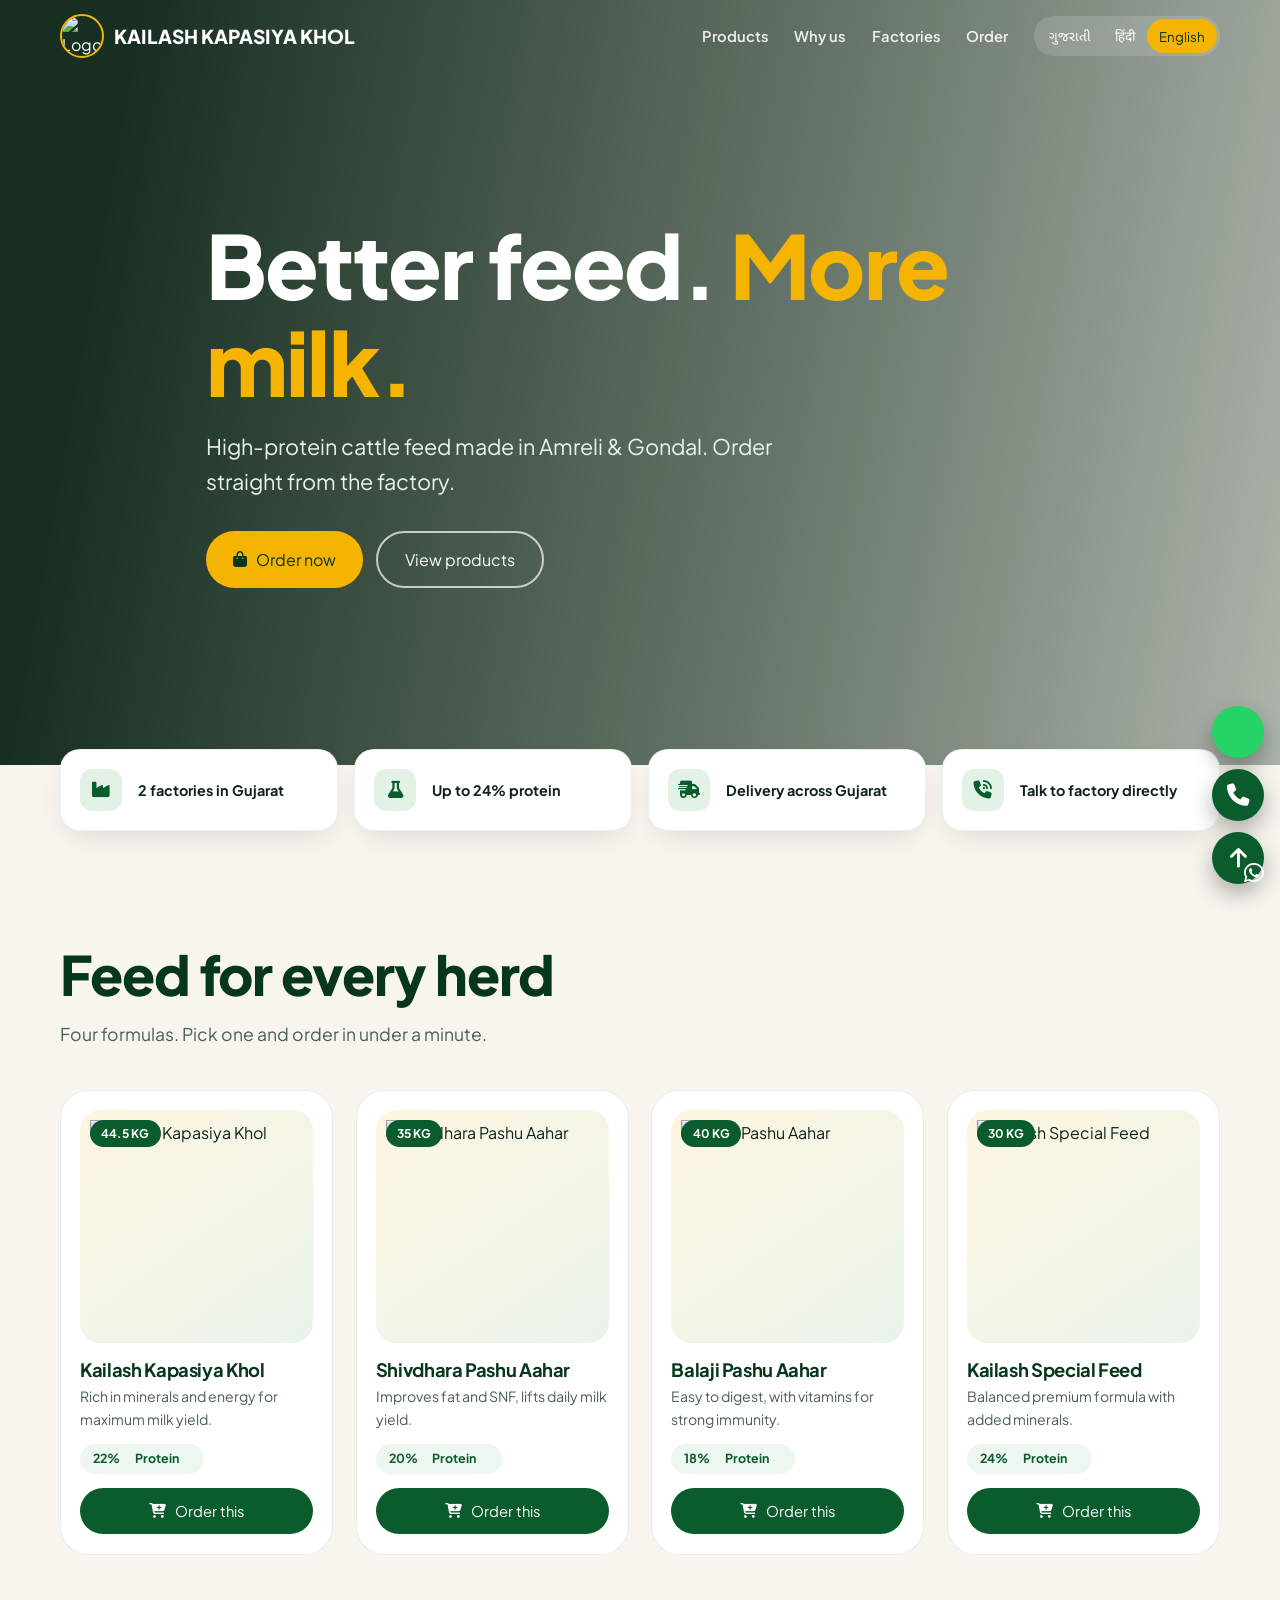
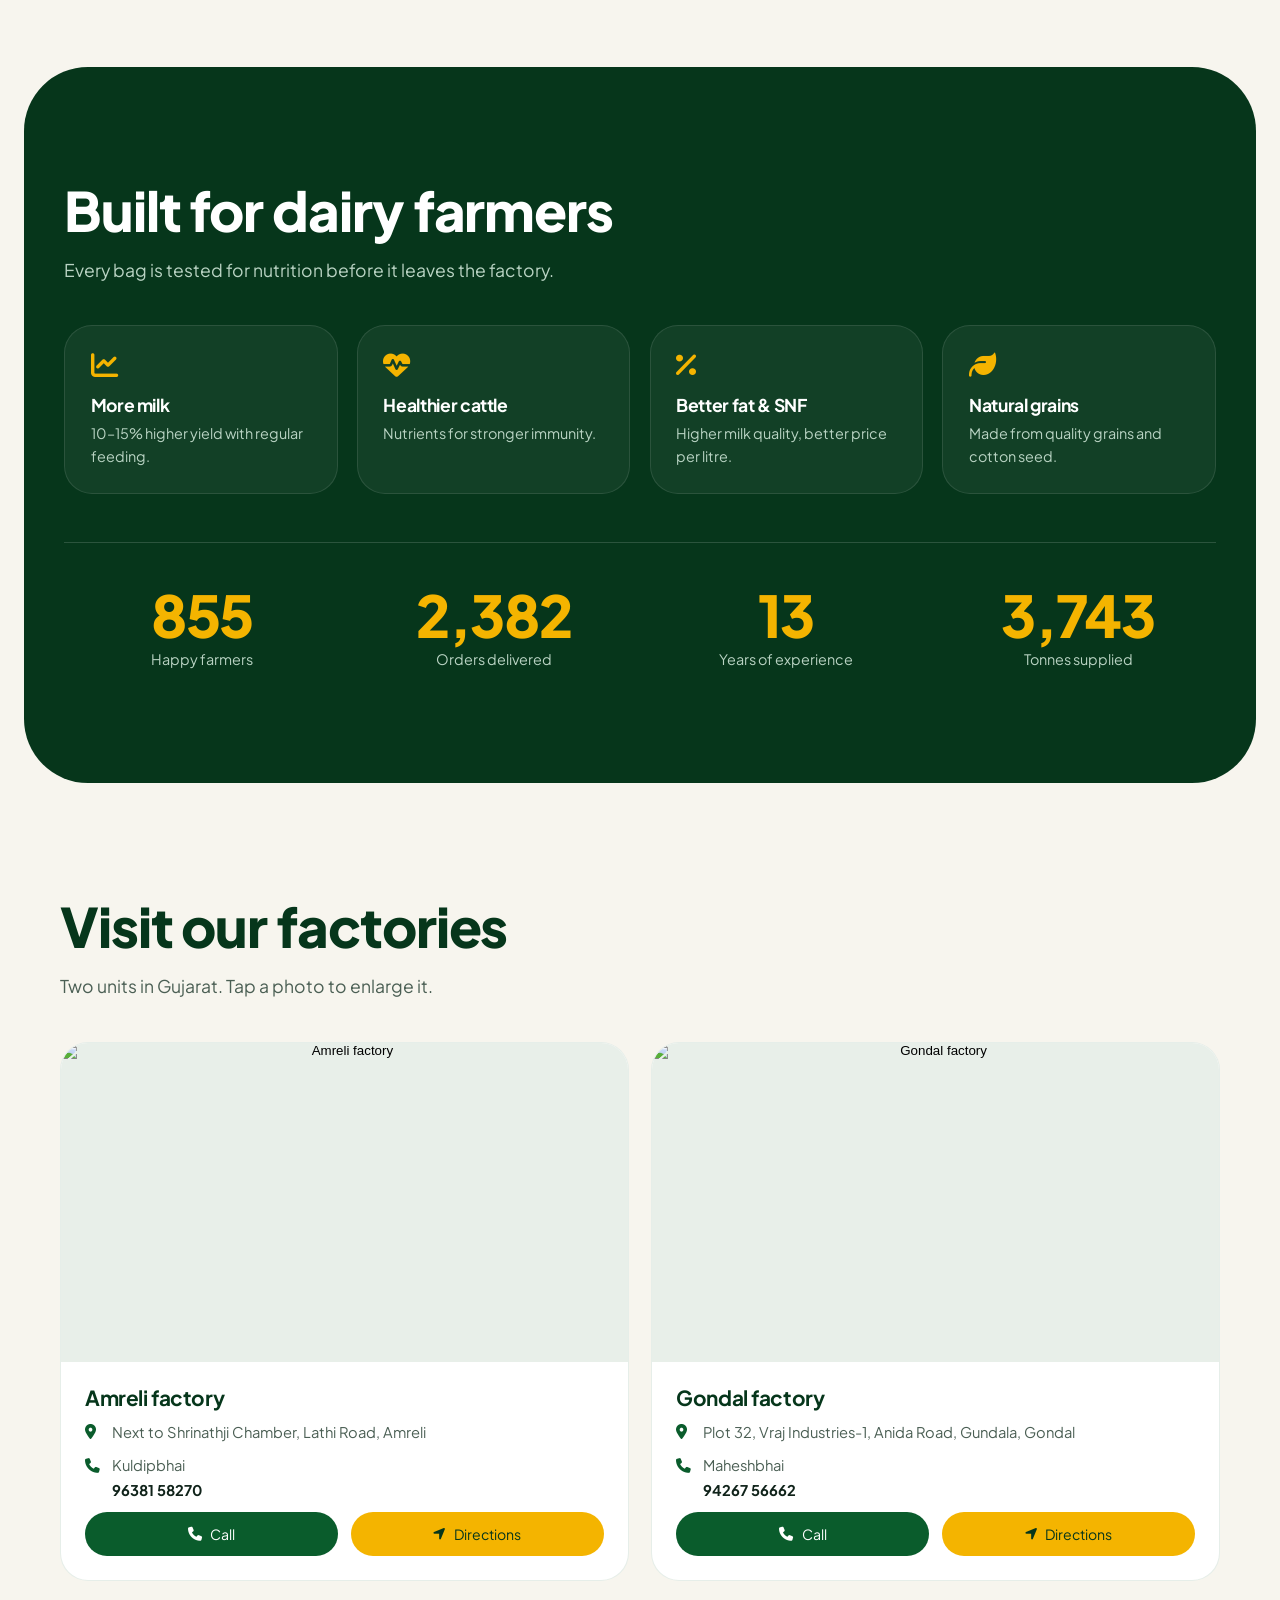
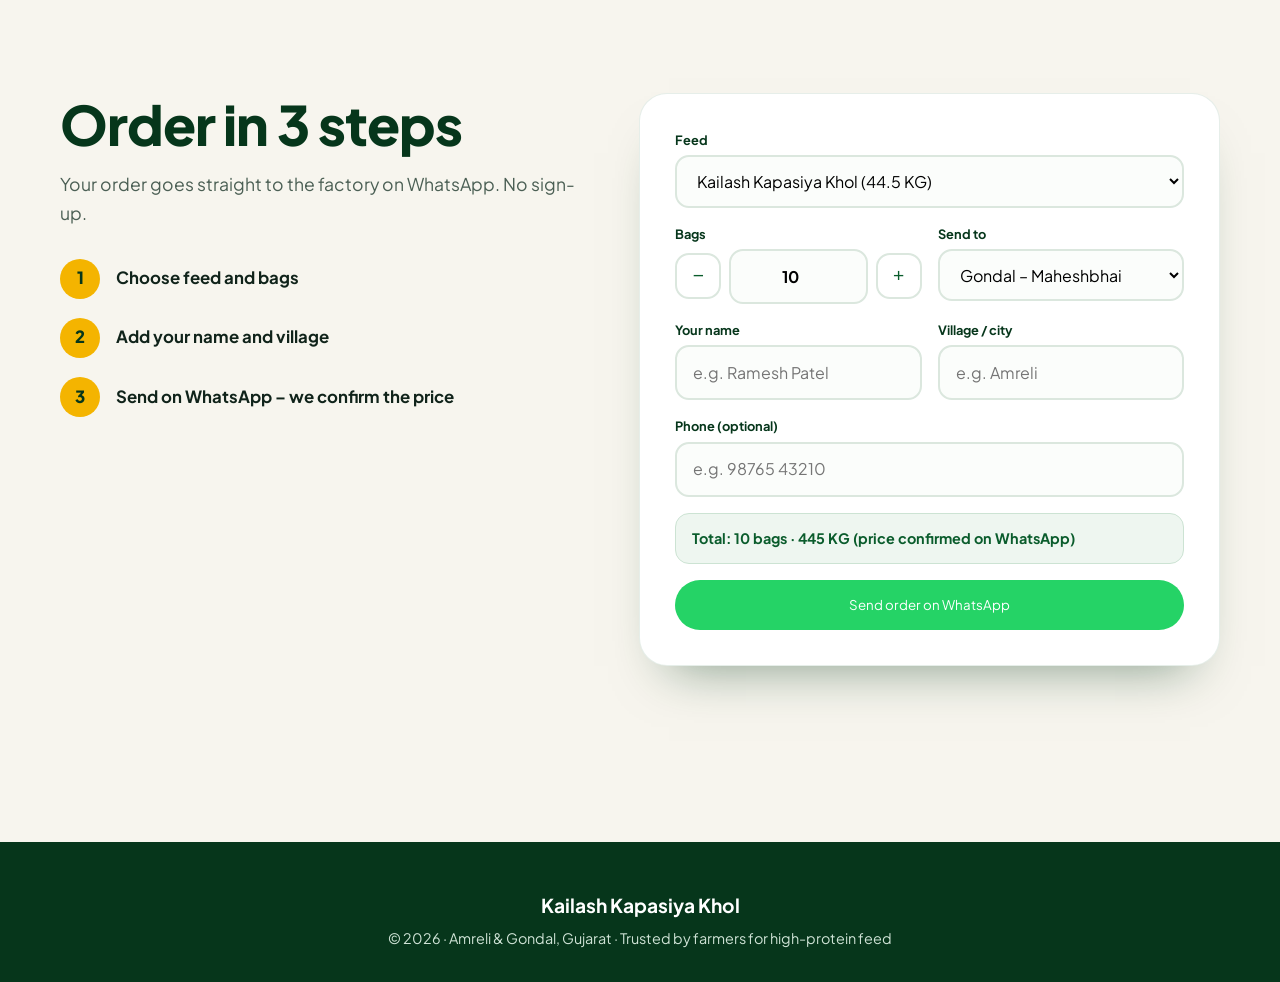
==== commit 7b643483: "Update index.html" ====
--- a/index.html
+++ b/index.html
@@ -198,6 +198,7 @@
 
 <!-- Logo Pre-loader -->
 <div class="intro" aria-hidden="true">
+  <!-- Using a reliable placeholder image so it doesn't break -->
   <img src="https://images.pexels.com/photos/422218/pexels-photo-422218.jpeg?auto=compress&cs=tinysrgb&w=200" alt="Kailash Kapasiya Khol">
 </div>
 
@@ -205,7 +206,6 @@
 <header class="nav" id="nav">
   <div class="wrap">
     <a class="brand" href="#home">
-      <!-- Using a reliable placeholder image for the logo so it doesn't break -->
       <img src="https://images.pexels.com/photos/422218/pexels-photo-422218.jpeg?auto=compress&cs=tinysrgb&w=100" alt="Logo">
       <b>KAILASH KAPASIYA KHOL</b>
     </a>
@@ -263,7 +263,6 @@
         <!-- Product 1 -->
         <article class="card">
           <div class="pimg">
-            <!-- Replace with your actual khol.jpeg URL -->
             <img src="https://images.pexels.com/photos/422218/pexels-photo-422218.jpeg?auto=compress&cs=tinysrgb&w=400" alt="Kailash Kapasiya Khol">
             <b>44.5 KG</b>
           </div>
@@ -614,7 +613,7 @@
   heroBgs[heroIdx].classList.add('on');
 }, 6000);
 
-// Counters
+// Counters (Safely animate, but start with real numbers in HTML)
 function animateCounter(el) {
   const target = +el.dataset.c;
   const suffix = el.dataset.s;
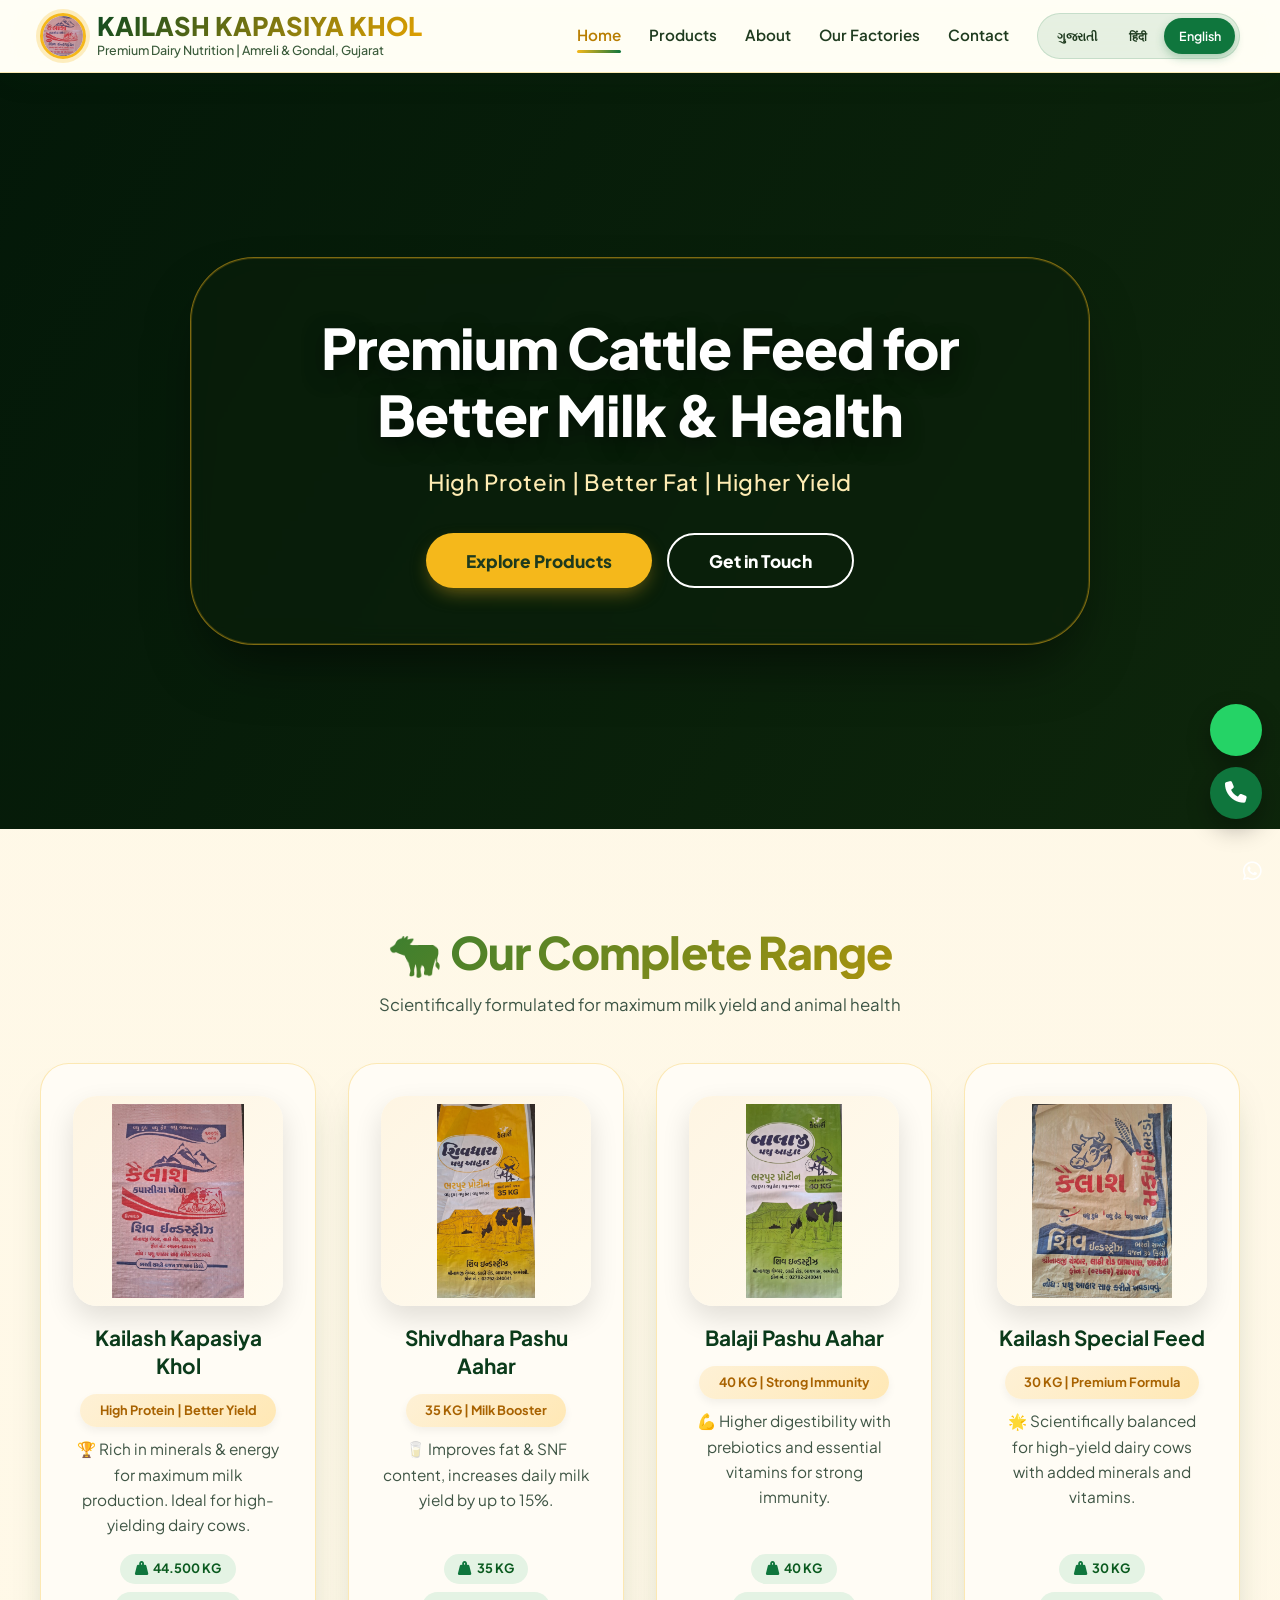
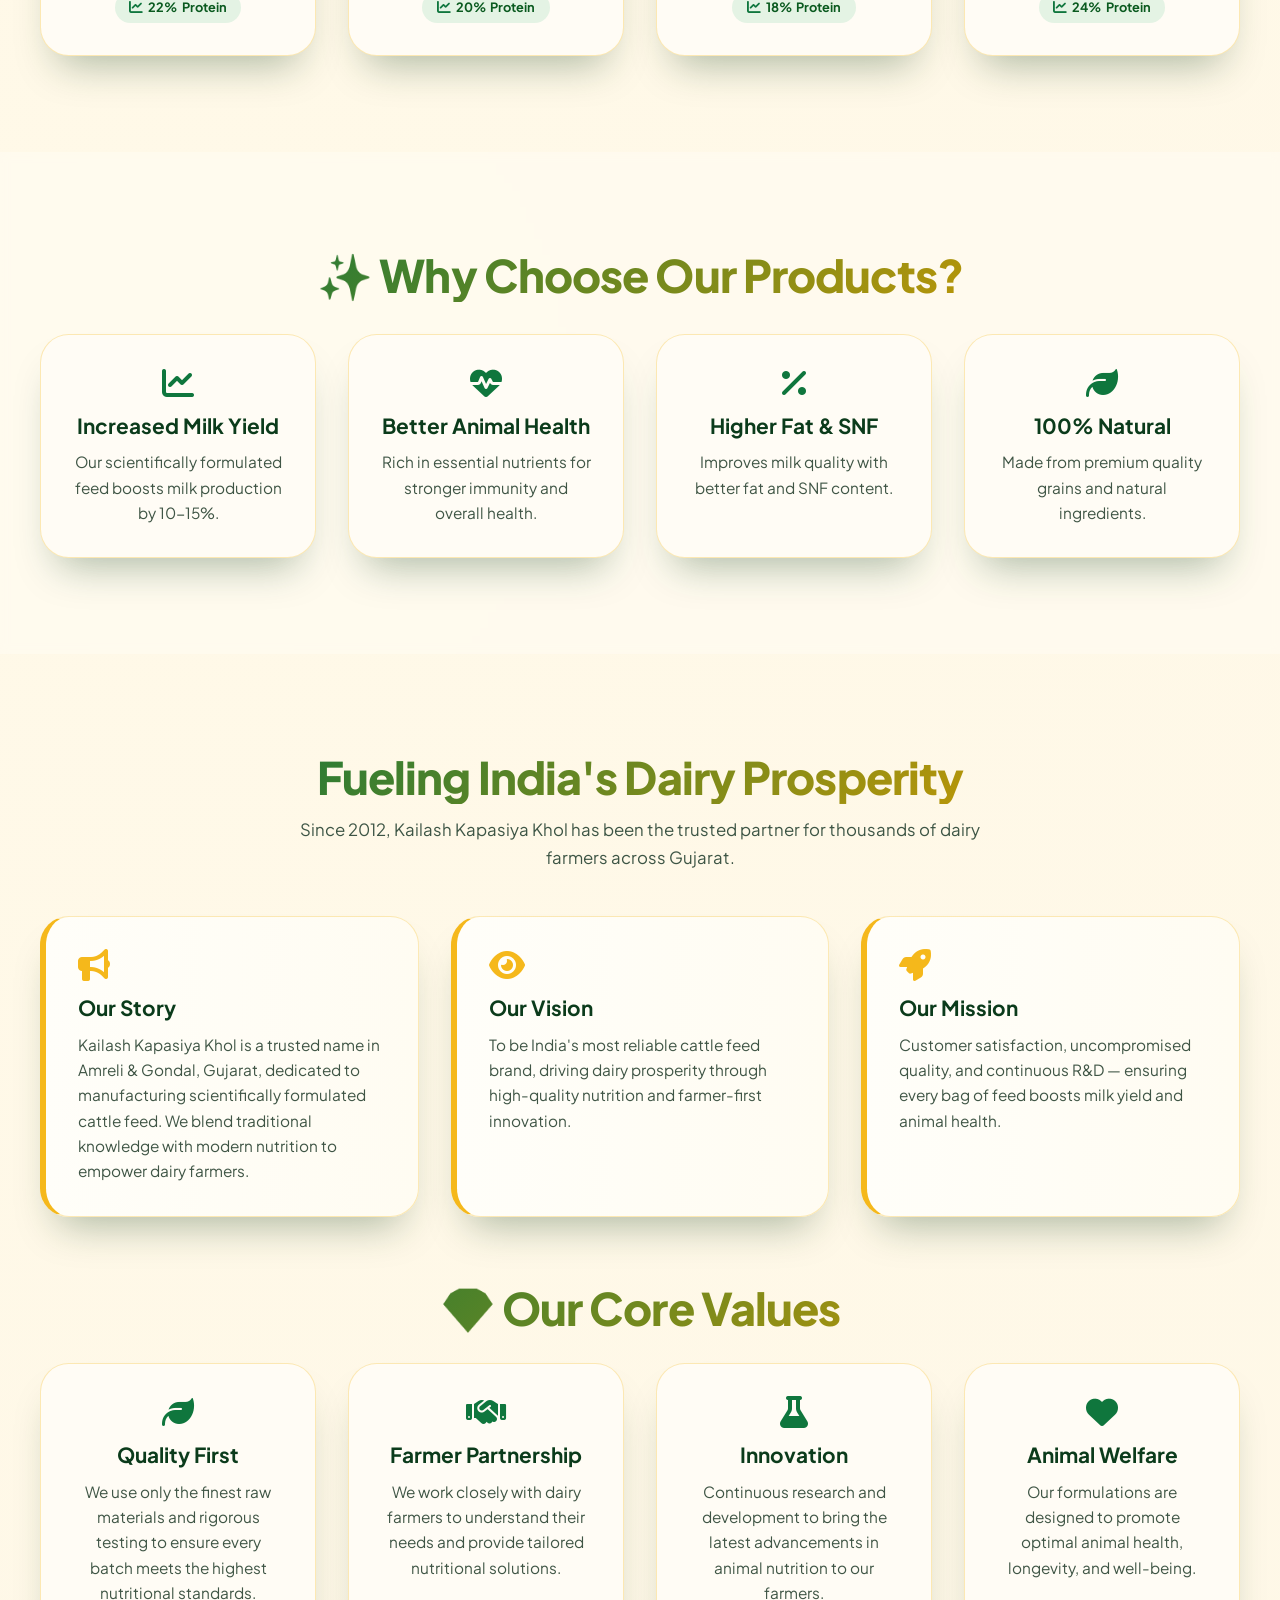
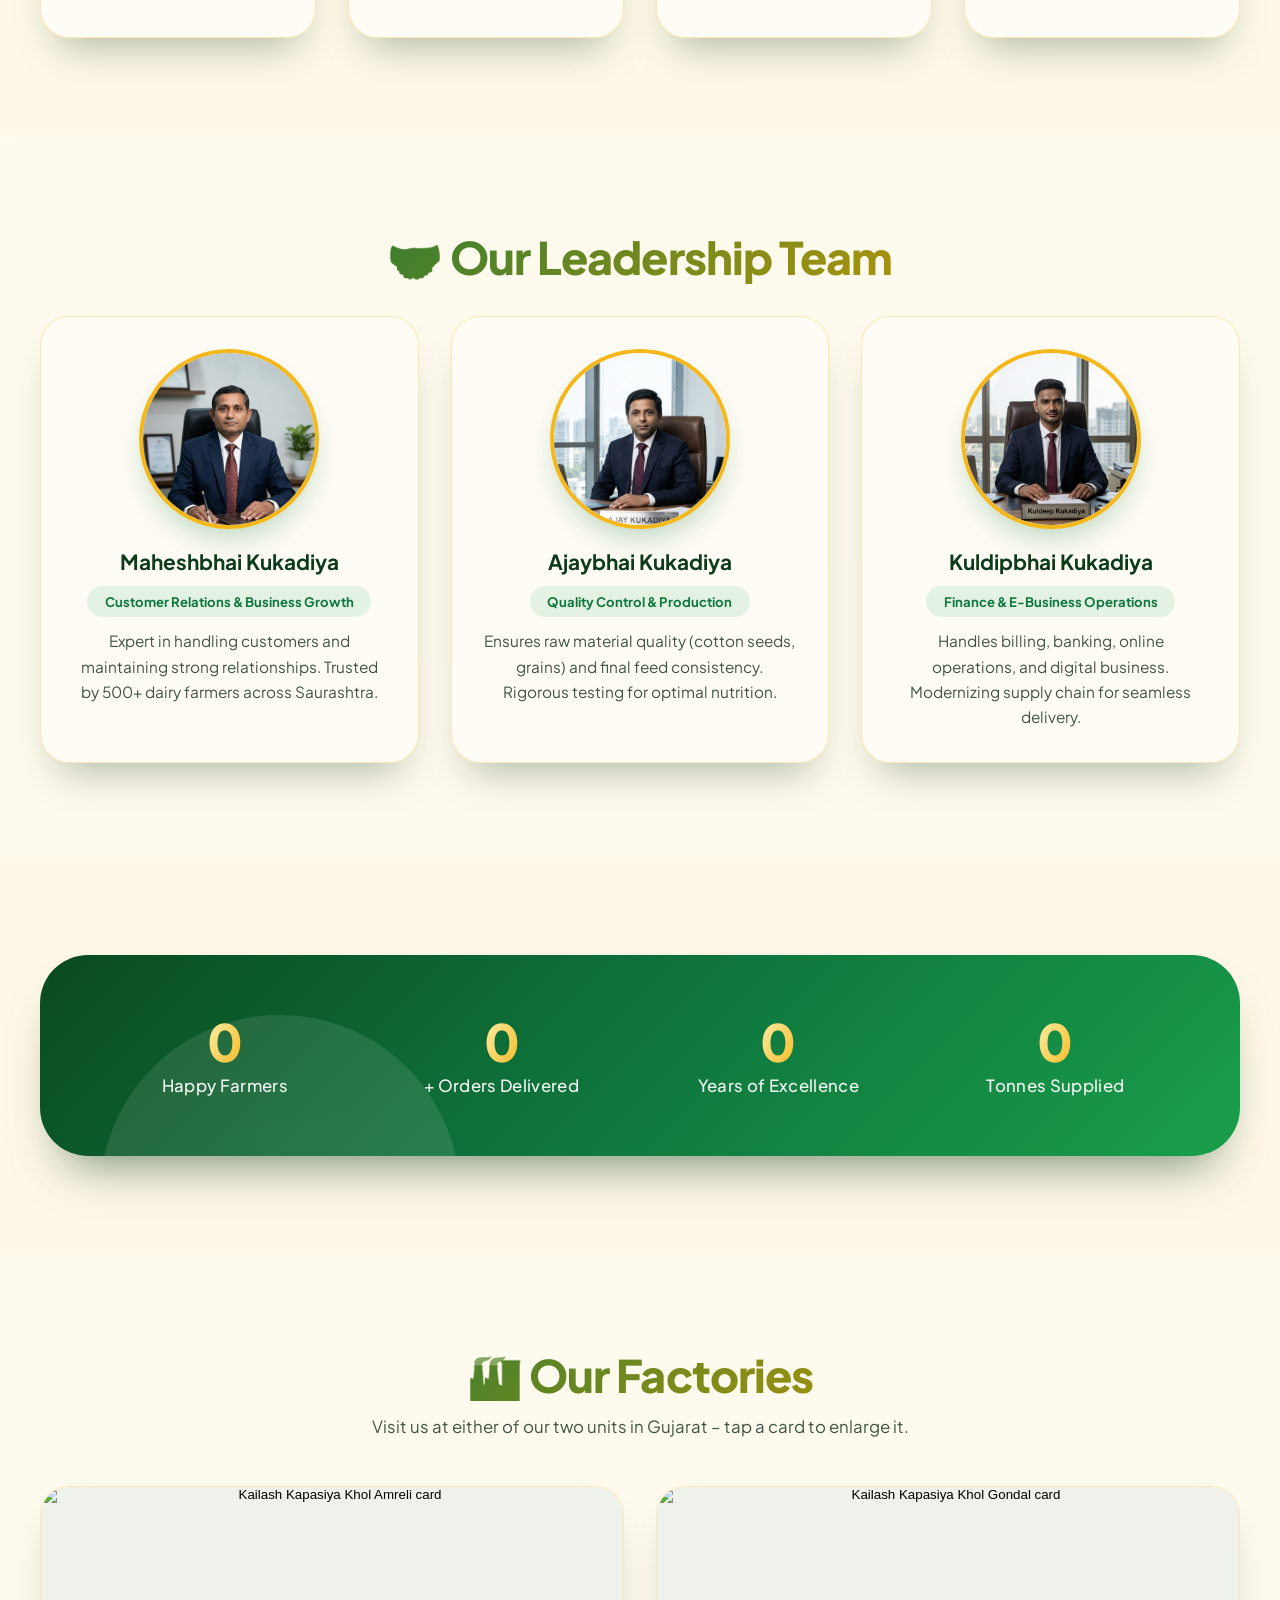
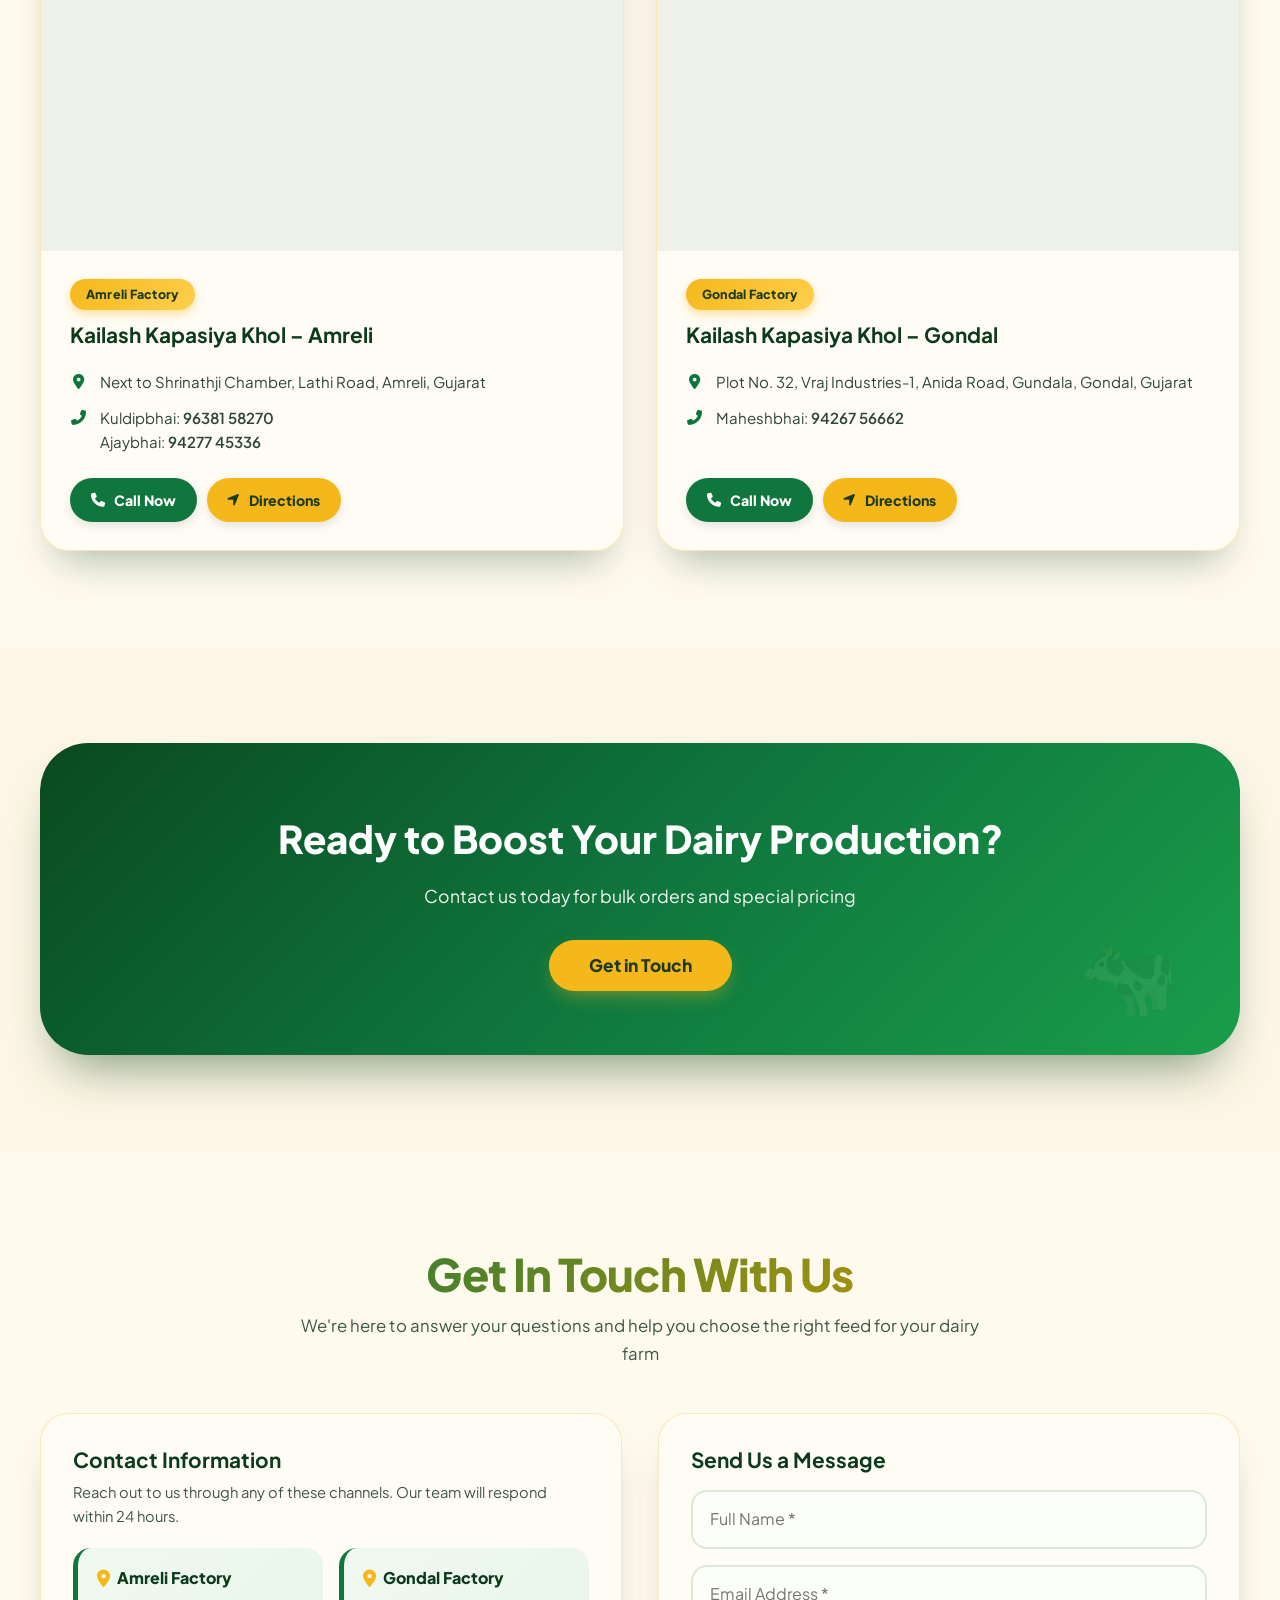
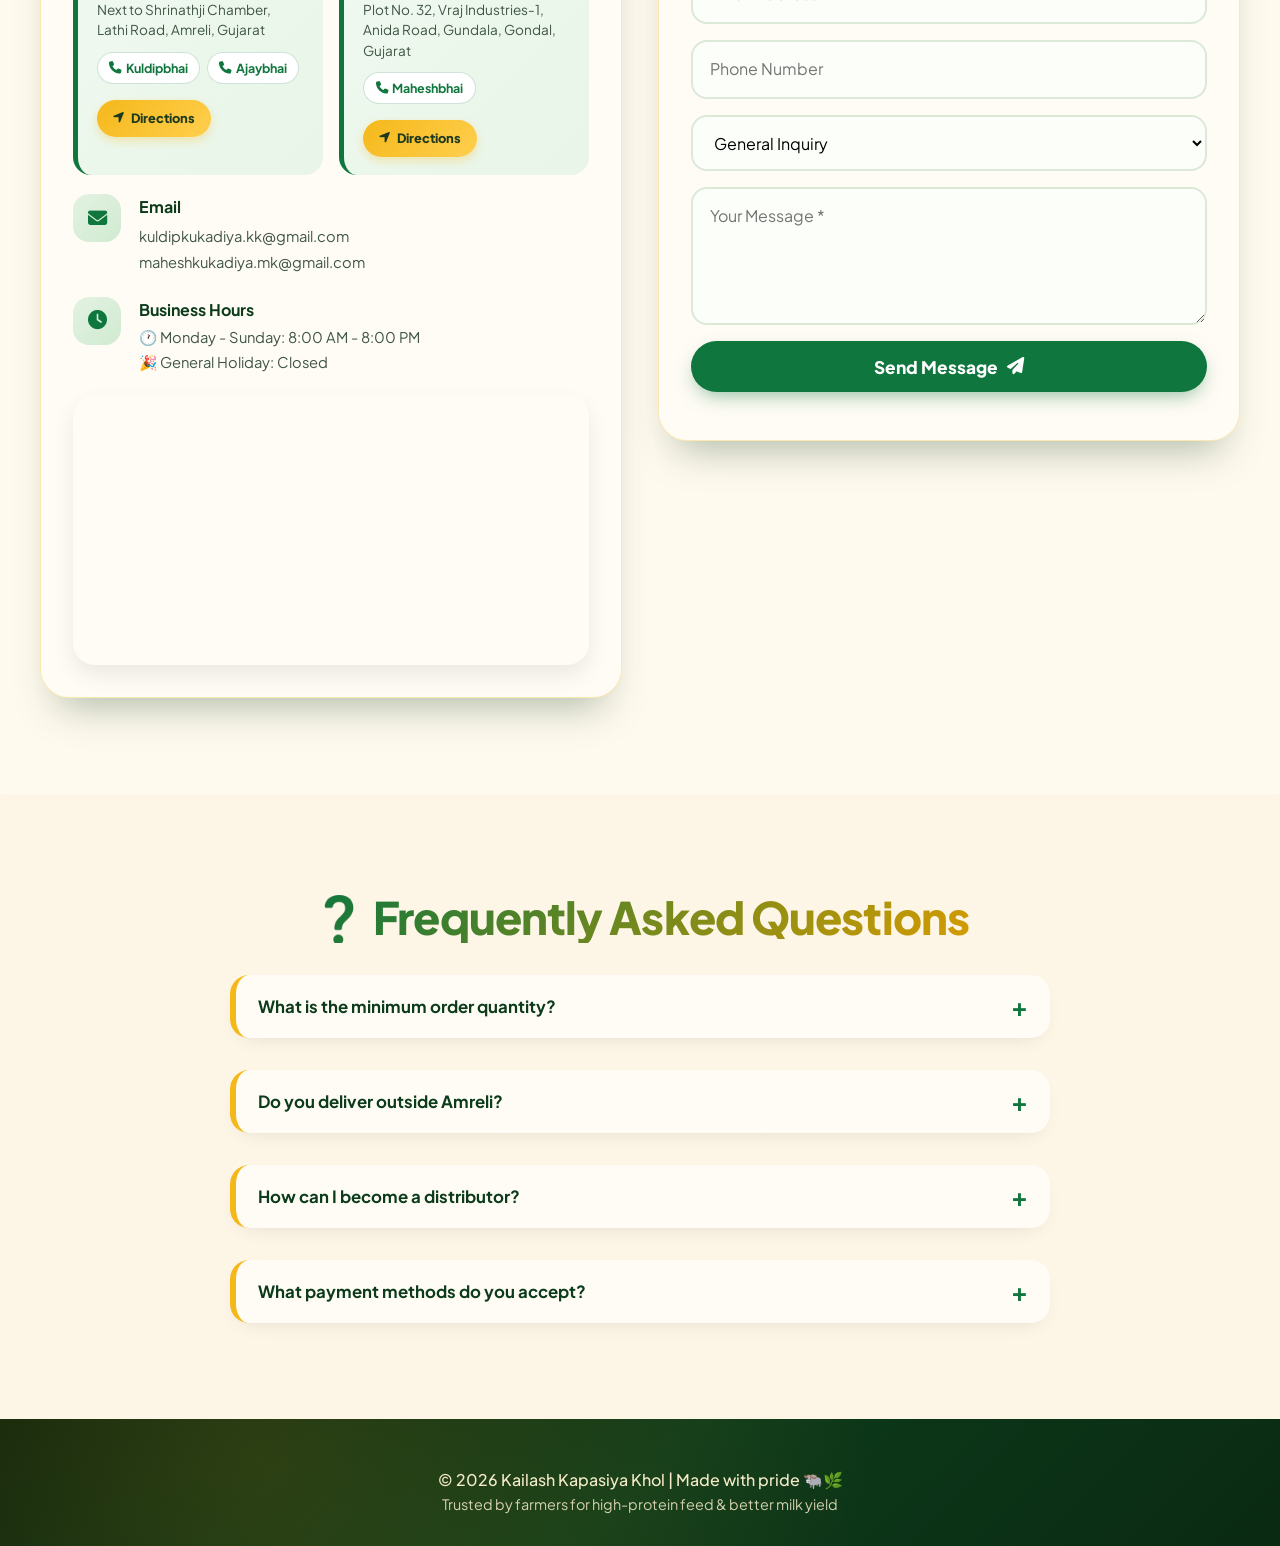
==== commit 9fa8b6c6: "Update index.html" ====
--- a/index.html
+++ b/index.html
@@ -3,639 +3,981 @@
 <head>
 <meta charset="UTF-8">
 <meta name="viewport" content="width=device-width, initial-scale=1, viewport-fit=cover">
-<meta name="description" content="Kailash Kapasiya Khol – premium cattle feed from Amreli & Gondal, Gujarat. Order directly on WhatsApp.">
-<meta name="theme-color" content="#06361b">
-<title>Kailash Kapasiya Khol | Premium Cattle Feed – Amreli & Gondal</title>
-<!-- Fallback Favicon -->
-<link rel="icon" href="data:image/svg+xml,<svg xmlns='http://www.w3.org/2000/svg' viewBox='0 0 100 100'><circle cx='50' cy='50' r='50' fill='%230a5c2c'/><text x='50' y='50' dominant-baseline='central' text-anchor='middle' font-size='40' fill='%23f4b400'>K</text></svg>">
+<meta name="description" content="Kailash Kapasiya Khol – premium cattle feed from Amreli & Gondal, Gujarat.">
+<meta name="theme-color" content="#0c2b1a">
+<title>Kailash Kapasiya Khol | Premium Cattle Feed - Amreli & Gondal, Gujarat</title>
+<link rel="icon" href="khol.jpeg">
 <link rel="preconnect" href="https://fonts.googleapis.com">
-<link href="https://fonts.googleapis.com/css2?family=Plus+Jakarta+Sans:wght@400;500;600;700;800&family=Noto+Sans+Gujarati:wght@400;600;700&family=Noto+Sans+Devanagari:wght@400;600;700&display=swap" rel="stylesheet">
+<link href="https://fonts.googleapis.com/css2?family=Plus+Jakarta+Sans:wght@300;400;500;600;700;800&family=Noto+Sans+Gujarati:wght@400;600;700&family=Noto+Sans+Devanagari:wght@400;600;700&display=swap" rel="stylesheet">
 <link rel="stylesheet" href="https://cdnjs.cloudflare.com/ajax/libs/font-awesome/6.5.1/css/all.min.css">
 <style>
 :root{
-  --g:#0a5c2c;
-  --gd:#06361b;
-  --g2:#13894a;
-  --y:#f4b400;
-  --y2:#ffd45e;
-  --ink:#10231a;
-  --mut:#4b5f54;
-  --bg:#f7f5ee;
-  --w:#fff;
+  --g:#0f763d;
+  --g2:#1a9e4b;
+  --y:#f5b81b;
+  --y2:#ffcf4d;
+  --ink:#0d2a1b;
+  --cream:#fdfaf0;
+  --sand:#f6efe1;
   --nav:72px;
-  --r:28px;
-  --ease:cubic-bezier(.22,1,.36,1);
+  --glass:rgba(255,255,250,0.9);
+  --shadow:0 25px 40px -18px rgba(15,60,25,0.35);
+  --radius:1.8rem;
 }
 *{margin:0;padding:0;box-sizing:border-box}
 html{scroll-behavior:smooth;scroll-padding-top:var(--nav);-webkit-text-size-adjust:100%}
 body{
   font-family:'Plus Jakarta Sans','Noto Sans Gujarati','Noto Sans Devanagari',sans-serif;
-  background:var(--bg);color:var(--ink);line-height:1.6;overflow-x:hidden;
+  background:radial-gradient(circle at 15% 25%, #fff9e8 0%, #fdf5e6 100%);
+  color:var(--ink);
+  overflow-x:hidden;
+  line-height:1.65;
 }
 img{max-width:100%;display:block}
-a{color:inherit;text-decoration:none}
+a{color:inherit}
 :focus-visible{outline:3px solid var(--y);outline-offset:3px}
-.wrap{max-width:1240px;margin:0 auto;padding:0 clamp(1rem,4vw,2.5rem)}
-h1,h2,h3{line-height:1.15;letter-spacing:-.02em}
-.sec{padding:clamp(3.5rem,9vw,7rem) 0}
-.h2{font-size:clamp(1.9rem,5.5vw,3.4rem);font-weight:800;color:var(--gd);max-width:18ch}
-.lead{color:var(--mut);max-width:52ch;margin-top:.9rem;font-size:clamp(.95rem,2.6vw,1.1rem)}
-
-/* Intro (Fast & Clean) */
-.intro{position:fixed;inset:0;z-index:5000;background:var(--gd);display:grid;place-items:center;animation:up .8s var(--ease) .8s forwards;border-radius:0 0 50% 50%/0 0 40px 40px}
-.intro img{width:90px;height:90px;border-radius:50%;border:4px solid var(--y);object-fit:cover;animation:pop .6s var(--ease) both}
-@keyframes up{to{transform:translateY(-105%);visibility:hidden}}
-@keyframes pop{from{opacity:0;transform:scale(.5)}}
-
-/* Nav */
-.nav{position:fixed;top:0;left:0;right:0;z-index:1000;padding-top:env(safe-area-inset-top);transition:background .3s,box-shadow .3s}
-.nav.solid{background:rgba(247,245,238,.95);backdrop-filter:blur(12px);box-shadow:0 4px 20px -10px rgba(0,0,0,.2)}
-.nav .wrap{display:flex;align-items:center;justify-content:space-between;height:var(--nav);gap:1rem}
-.brand{display:flex;align-items:center;gap:.65rem;color:#fff;min-width:0}
-.nav.solid .brand{color:var(--gd)}
-.brand img{width:44px;height:44px;border-radius:50%;object-fit:cover;border:2px solid var(--y);flex-shrink:0}
-.brand b{font-size:clamp(.95rem,4vw,1.2rem);font-weight:800;white-space:nowrap}
-.menu{display:flex;align-items:center;gap:clamp(1rem,2vw,1.8rem);list-style:none}
-.menu a.l{font-weight:600;font-size:.92rem;color:#fff;opacity:.9;padding:.3rem 0;position:relative}
-.nav.solid .menu a.l{color:var(--ink)}
-.menu a.l::after{content:'';position:absolute;left:0;bottom:-3px;height:2px;width:100%;background:var(--y);transform:scaleX(0);transform-origin:left;transition:transform .3s var(--ease)}
-.menu a.l:hover::after{transform:scaleX(1)}
-.lang{display:flex;background:rgba(255,255,255,.14);border-radius:40px;padding:3px}
-.nav.solid .lang{background:rgba(10,92,44,.1)}
-.lang button{border:0;background:none;font:600 .75rem inherit;font-family:inherit;padding:.4rem .75rem;border-radius:30px;cursor:pointer;color:#fff;min-height:34px}
-.nav.solid .lang button{color:var(--ink)}
-.lang button.on{background:var(--y);color:var(--gd)!important}
-.burger{display:none;background:none;border:0;color:#fff;font-size:1.5rem;width:44px;height:44px;cursor:pointer}
-.nav.solid .burger{color:var(--g)}
-
-/* Hero */
-.hero{position:relative;min-height:85vh;min-height:85svh;display:flex;align-items:center;overflow:hidden;color:#fff;padding-top:calc(var(--nav) + 2rem);padding-bottom:4rem}
-.hbg{position:absolute;inset:0;background-size:cover;background-position:center;opacity:0;transition:opacity 1.5s ease;transform:scale(1.05)}
-.hbg.on{opacity:1;animation:kb 15s ease-out forwards}
-@keyframes kb{to{transform:scale(1.15)}}
-.hero::before{content:'';position:absolute;inset:0;z-index:1;background:linear-gradient(100deg,rgba(4,30,15,.92) 10%,rgba(4,30,15,.6) 60%,rgba(4,30,15,.3))}
-.hc{position:relative;z-index:2}
-.hc h1{font-size:clamp(2.5rem,8vw,5.5rem);font-weight:800;max-width:14ch;line-height:1.1}
-.hc h1 em{font-style:normal;color:var(--y)}
-.hc p{font-size:clamp(1rem,3vw,1.35rem);max-width:36ch;margin:1.2rem 0 2rem;color:#e9f3ec}
-.btns{display:flex;gap:.8rem;flex-wrap:wrap}
-.btn{display:inline-flex;align-items:center;justify-content:center;gap:.55rem;font:700 1rem inherit;font-family:inherit;border:0;cursor:pointer;min-height:50px;padding:.85rem 1.7rem;border-radius:60px;background:var(--y);color:var(--gd);transition:transform .3s var(--ease),box-shadow .3s,background .3s}
-.btn:hover{transform:translateY(-3px);background:var(--y2);box-shadow:0 14px 26px -10px rgba(244,180,0,.7)}
-.btn.o{background:transparent;color:#fff;border:2px solid rgba(255,255,255,.7)}
-.btn.o:hover{background:#fff;color:var(--gd)}
-.btn.g{background:var(--g);color:#fff}
-.btn.g:hover{background:var(--g2);box-shadow:0 14px 26px -10px rgba(10,92,44,.6)}
-.btn.wa{background:#25d366;color:#fff}
-
-/* Trust Strip */
-.strip{display:grid;grid-template-columns:repeat(4,1fr);gap:1rem;padding:2rem 0 0;margin-top:-3rem;position:relative;z-index:10}
-.strip div{background:var(--w);padding:1.2rem;border-radius:20px;display:flex;align-items:center;gap:1rem;font-weight:700;font-size:.9rem;box-shadow:0 10px 30px -10px rgba(0,0,0,.15);border:1px solid rgba(10,92,44,.08)}
-.strip i{width:42px;height:42px;border-radius:12px;background:#e3f1e7;color:var(--g);display:grid;place-items:center;flex-shrink:0;font-size:1.1rem}
-
-/* Products */
-.pgrid{display:grid;grid-template-columns:repeat(4,1fr);gap:1.4rem;margin-top:2.6rem}
-.card{background:var(--w);border-radius:var(--r);padding:1.2rem;display:flex;flex-direction:column;border:1px solid rgba(10,92,44,.1);transition:transform .4s var(--ease),box-shadow .4s}
-@media(hover:hover){.card:hover{transform:translateY(-8px);box-shadow:0 30px 44px -24px rgba(10,60,30,.45)}}
-.pimg{aspect-ratio:1;border-radius:20px;background:linear-gradient(145deg,#fdf6e0,#eaf4ec);overflow:hidden;position:relative;display:flex;align-items:center;justify-content:center}
-.pimg img{width:100%;height:100%;object-fit:contain;padding:10px;transition:transform .5s var(--ease)}
-.card:hover .pimg img{transform:scale(1.06)}
-.pimg b{position:absolute;top:10px;left:10px;background:var(--g);color:#fff;font-size:.75rem;padding:.25rem .7rem;border-radius:20px}
-.card h3{font-size:1.15rem;margin:1rem 0 .3rem;color:var(--gd)}
-.card .pt{font-size:.88rem;color:var(--mut);flex-grow:1}
-.meta{display:flex;gap:.5rem;margin:.9rem 0;flex-wrap:wrap}
-.meta span{background:#eef6f0;color:var(--g);font-weight:700;font-size:.78rem;padding:.3rem .8rem;border-radius:20px}
-.card .btn{width:100%;min-height:46px;font-size:.92rem}
-
-/* Why Us */
-.dark{background:var(--gd);color:#fff;border-radius:clamp(28px,5vw,64px);margin:0 clamp(.5rem,2vw,1.5rem)}
-.dark .h2{color:#fff}
-.dark .lead{color:#b9d3c3}
-.why{display:grid;grid-template-columns:repeat(4,1fr);gap:1.2rem;margin-top:2.6rem}
-.why div{padding:1.6rem;border-radius:var(--r);background:rgba(255,255,255,.05);border:1px solid rgba(255,255,255,.1);transition:background .3s}
-.why div:hover{background:rgba(244,180,0,.1)}
-.why i{font-size:1.7rem;color:var(--y);margin-bottom:1rem}
-.why h3{font-size:1.1rem;margin-bottom:.4rem}
-.why p{font-size:.9rem;color:#b9d3c3}
-.stats{display:grid;grid-template-columns:repeat(4,1fr);gap:1rem;margin-top:3rem;padding-top:2.4rem;border-top:1px solid rgba(255,255,255,.15);text-align:center}
-.stats h2{font-size:clamp(2rem,6vw,3.6rem);font-weight:800;color:var(--y)}
-.stats p{font-size:.9rem;color:#b9d3c3}
-
-/* Factories */
-.fgrid{display:grid;grid-template-columns:repeat(2,1fr);gap:1.4rem;margin-top:2.6rem}
-.fac{padding:0;overflow:hidden}
-.fac .shot{display:block;border:0;padding:0;cursor:zoom-in;background:#e8efe9;overflow:hidden;width:100%}
-.fac .shot img{width:100%;aspect-ratio:16/9;object-fit:cover;transition:transform .5s var(--ease)}
-.fac .shot:hover img{transform:scale(1.04)}
-.fb{padding:1.5rem;display:flex;flex-direction:column;gap:.7rem}
-.fb h3{margin:0;font-size:1.3rem;color:var(--gd)}
-.row{display:flex;gap:.7rem;font-size:.92rem;color:var(--mut);align-items:flex-start}
-.row i{color:var(--g);margin-top:.3rem;width:1rem;flex-shrink:0}
-.row span{line-height:1.5}
-.row a{font-weight:700;color:var(--ink);display:inline-block;margin-top:.2rem}
-.fb .btns .btn{min-height:44px;padding:.6rem 1.2rem;font-size:.88rem;flex:1}
-
-/* Order Form */
-.order{display:grid;grid-template-columns:1fr 1.1fr;gap:clamp(1.5rem,4vw,3.5rem);align-items:start}
-.form{background:var(--w);border-radius:var(--r);padding:clamp(1.3rem,3.5vw,2.2rem);box-shadow:0 30px 50px -30px rgba(10,60,30,.5);display:grid;grid-template-columns:1fr 1fr;gap:1rem;border:1px solid rgba(10,92,44,.1)}
-.form .f{grid-column:1/-1}
-label{display:block;font-size:.8rem;font-weight:700;color:var(--gd);margin-bottom:.3rem}
-input,select{width:100%;font:inherit;font-size:16px;padding:.8rem 1rem;border:2px solid #dbe7de;border-radius:14px;background:#fbfdfb;transition:border-color .2s}
-input:focus,select:focus{outline:0;border-color:var(--g)}
-.qty{display:flex;align-items:center;gap:.5rem}
-.qty button{width:46px;height:46px;border-radius:14px;border:2px solid #dbe7de;background:#fff;font-size:1.2rem;cursor:pointer;color:var(--g);flex-shrink:0;transition:background .2s}
-.qty button:hover{background:#f0f7f2}
-.qty input{text-align:center;font-weight:700}
-.tot{background:#eef6f0;border-radius:14px;padding:.8rem 1rem;font-weight:700;color:var(--g);font-size:.9rem;border:1px solid #cce3d3}
-.steps{list-style:none;margin-top:2rem;display:grid;gap:1.2rem}
-.steps li{display:flex;gap:1rem;align-items:center;font-weight:600;font-size:1.05rem}
-.steps span{width:40px;height:40px;border-radius:50%;background:var(--y);color:var(--gd);display:grid;place-items:center;font-weight:800;flex-shrink:0}
-
-/* Footer & Floating */
-footer{background:var(--gd);color:#cfe3d6;text-align:center;padding:3rem 1rem calc(2rem + env(safe-area-inset-bottom));font-size:.9rem;margin-top:4rem}
-footer b{display:block;color:#fff;font-size:1.2rem;margin-bottom:.4rem}
-.fab{position:fixed;right:max(1rem,env(safe-area-inset-right));bottom:max(1rem,env(safe-area-inset-bottom));z-index:900;display:flex;flex-direction:column;gap:.7rem}
-.fab a,.fab button{width:52px;height:52px;border-radius:50%;border:0;display:grid;place-items:center;font-size:1.4rem;color:#fff;background:var(--g);box-shadow:0 10px 22px rgba(0,0,0,.3);cursor:pointer;transition:transform .2s}
-.fab a:hover,.fab button:hover{transform:scale(1.1)}
-.fab .w{background:#25d366}
-.fab .t{opacity:0;pointer-events:none;transition:opacity .3s}
-.fab .t.show{opacity:1;pointer-events:auto}
-.lb{position:fixed;inset:0;z-index:4000;background:rgba(0,0,0,.9);display:none;place-items:center;padding:1rem;backdrop-filter:blur(4px)}
-.lb.open{display:grid}
-.lb img{max-height:90vh;border-radius:14px;box-shadow:0 20px 50px rgba(0,0,0,.5)}
-.lb button{position:absolute;top:max(1rem,env(safe-area-inset-top));right:1rem;width:46px;height:46px;border-radius:50%;border:0;background:#fff;font-size:1.2rem;cursor:pointer}
-
-/* Responsive */
-@media(max-width:1060px){
-  .pgrid,.why{grid-template-columns:repeat(2,1fr)}
-  .strip{grid-template-columns:repeat(2,1fr);margin-top:-2rem}
-}
-@media(max-width:900px){
-  .burger{display:block}
-  .menu{position:absolute;left:0;right:0;top:100%;flex-direction:column;align-items:stretch;gap:0;background:var(--bg);padding:.5rem 1.5rem 1.5rem;border-radius:0 0 28px 28px;box-shadow:0 24px 40px rgba(0,0,0,.25);max-height:0;overflow:hidden;visibility:hidden;opacity:0;transition:.3s}
-  .menu.open{max-height:400px;visibility:visible;opacity:1}
-  .menu li{border-bottom:1px solid rgba(0,0,0,.06)}
-  .menu li:last-child{border:0;padding-top:1rem}
-  .menu a.l{display:block;color:var(--ink)!important;padding:1rem .2rem;font-size:1.05rem}
-  .menu a.l::after{display:none}
-  .lang{background:rgba(10,92,44,.1)!important;justify-content:center}
-  .lang button{flex:1;color:var(--ink)}
-  .order,.fgrid{grid-template-columns:1fr}
-  .hero::before{background:linear-gradient(180deg,rgba(4,30,15,.7),rgba(4,30,15,.9))}
-  .strip{grid-template-columns:1fr;margin-top:-1rem}
-}
-@media(max-width:600px){
-  .pgrid,.why{grid-template-columns:1fr}
-  .stats{grid-template-columns:repeat(2,1fr);gap:1.5rem}
-  .form{grid-template-columns:1fr}
-  .btns .btn{width:100%}
-  .fb .btns .btn{width:100%}
-  .brand b{font-size:1rem}
-  .fab a,.fab button{width:48px;height:48px}
-}
+.wrap{max-width:1280px;margin:0 auto;padding:0 clamp(1rem,4vw,2.5rem)}
+section{padding:clamp(2.8rem,8vw,6rem) 0}
+.title{
+  text-align:center;font-size:clamp(1.65rem,5.5vw,2.8rem);font-weight:800;line-height:1.2;
+  margin-bottom:.75rem;letter-spacing:-.02em;
+  background:linear-gradient(135deg, #0f763d 10%, #d49b00 90%);
+  -webkit-background-clip:text;background-clip:text;color:transparent;
+}
+.sub{text-align:center;max-width:680px;margin:0 auto clamp(1.8rem,5vw,2.8rem);color:#3d5545;font-size:clamp(.92rem,2.8vw,1.05rem);font-weight:400}
+.alt{background:rgba(255,251,240,.75);backdrop-filter:blur(4px)}
+/* nav */
+.nav{
+  position:sticky;top:0;z-index:1000;
+  background:rgba(255,255,248,0.86);
+  backdrop-filter:blur(16px) saturate(180%);
+  -webkit-backdrop-filter:blur(16px) saturate(180%);
+  box-shadow:0 8px 32px -8px rgba(20,50,20,0.18);
+  padding-top:env(safe-area-inset-top);
+  border-bottom:1px solid rgba(245,184,27,.3);
+  transition:background .3s;
+}
+.nav .wrap{display:flex;align-items:center;justify-content:space-between;min-height:var(--nav);gap:1rem}
+.brand{display:flex;align-items:center;gap:.7rem;text-decoration:none;min-width:0}
+.brand img{width:46px;height:46px;border-radius:50%;object-fit:cover;border:3px solid var(--y);flex-shrink:0;box-shadow:0 0 0 4px rgba(245,184,27,.25);transition:transform .3s}
+.brand:hover img{transform:rotate(6deg) scale(1.04)}
+.brand b{display:block;font-size:clamp(1.05rem,4.6vw,1.6rem);font-weight:800;line-height:1.1;background:linear-gradient(130deg,#0f4a20,#e0a000);-webkit-background-clip:text;background-clip:text;color:transparent;white-space:nowrap}
+.brand small{display:block;font-size:clamp(.58rem,2.4vw,.78rem);color:#3a5a3a;font-weight:500;white-space:nowrap;overflow:hidden;text-overflow:ellipsis}
+.menu{display:flex;align-items:center;gap:clamp(.9rem,2.2vw,2rem);list-style:none}
+.menu a.lnk{text-decoration:none;font-weight:600;font-size:.95rem;color:#1f3b1f;position:relative;padding:.4rem 0;transition:color .25s}
+.menu a.lnk::after{content:'';position:absolute;left:0;bottom:-2px;width:0;height:3px;border-radius:3px;background:linear-gradient(90deg,var(--y),var(--g));transition:width .35s cubic-bezier(.22,1,.36,1)}
+.menu a.lnk:hover,.menu a.lnk.on{color:#b87d00}
+.menu a.lnk:hover::after,.menu a.lnk.on::after{width:100%}
+.lang{display:flex;gap:.2rem;background:rgba(15,118,61,.1);padding:.25rem;border-radius:50px;border:1px solid rgba(15,118,61,.15)}
+.lang button{border:0;background:transparent;font:600 .78rem 'Plus Jakarta Sans',sans-serif;padding:.4rem .9rem;border-radius:30px;cursor:pointer;transition:.25s;min-height:36px;color:#1f3b1f}
+.lang button.on{background:var(--g);color:#fff;box-shadow:0 4px 10px rgba(15,118,61,.3)}
+.lang button:hover:not(.on){background:var(--y);color:#1a2e1a}
+.burger{display:none;background:none;border:0;font-size:1.6rem;color:var(--g);cursor:pointer;width:46px;height:46px;transition:transform .2s}
+.burger:hover{transform:scale(1.1)}
+/* hero – SLIDING COW/BUFFALO BACKGROUND */
+.hero{
+  min-height:calc(92vh - var(--nav));min-height:calc(92svh - var(--nav));
+  display:flex;align-items:center;justify-content:center;text-align:center;
+  padding:2rem 0;position:relative;overflow:hidden;
+  background:#0a2010;
+}
+.hero-bg{
+  position:absolute;inset:0;z-index:0;
+  background-size:cover;background-position:center;
+  opacity:0;transition:opacity 1.8s ease-in-out;
+  transform:scale(1.08);
+  animation:kenBurns 20s infinite alternate;
+}
+.hero-bg.active{opacity:1;z-index:1}
+@keyframes kenBurns{
+  0%{transform:scale(1.08) translate(0,0)}
+  100%{transform:scale(1.18) translate(-1%,-1%)}
+}
+/* Real cow/buffalo eating feed images */
+.hero-bg:nth-child(1){background-image:linear-gradient(120deg,rgba(0,20,5,.7),rgba(15,40,10,.78)),url('https://images.pexels.com/photos/1405926/pexels-photo-1405926.jpeg?auto=compress&cs=tinysrgb&w=1600')}
+.hero-bg:nth-child(2){background-image:linear-gradient(120deg,rgba(0,20,5,.7),rgba(15,40,10,.78)),url('https://images.pexels.com/photos/422218/pexels-photo-422218.jpeg?auto=compress&cs=tinysrgb&w=1600')}
+.hero-bg:nth-child(3){background-image:linear-gradient(120deg,rgba(0,20,5,.7),rgba(15,40,10,.78)),url('https://images.pexels.com/photos/7750322/pexels-photo-7750322.jpeg?auto=compress&cs=tinysrgb&w=1600')}
+.hero-bg:nth-child(4){background-image:linear-gradient(120deg,rgba(0,20,5,.7),rgba(15,40,10,.78)),url('https://images.pexels.com/photos/97533/pexels-photo-97533.jpeg?auto=compress&cs=tinysrgb&w=1600')}
+.hero-box{
+  position:relative;z-index:2;max-width:900px;margin:0 1rem;
+  background:rgba(10,30,10,.5);
+  backdrop-filter:blur(10px);
+  padding:clamp(1.8rem,5.5vw,3.5rem);
+  border-radius:clamp(32px,7vw,64px);
+  border:1px solid rgba(245,184,27,.5);
+  box-shadow:0 30px 60px -20px rgba(0,0,0,.6), 0 0 0 1px rgba(245,184,27,.2) inset;
+  animation:floatIn .9s cubic-bezier(.22,1,.36,1) both;
+}
+@keyframes floatIn{0%{opacity:0;transform:translateY(40px) scale(.96)}100%{opacity:1;transform:none}}
+.hero h1{font-size:clamp(1.6rem,6.5vw,3.5rem);font-weight:800;color:#fff;line-height:1.2;text-shadow:0 6px 20px rgba(0,0,0,.5);letter-spacing:-.02em}
+.hero h1 span{background:linear-gradient(120deg,#ffe28a,#f5b81b);-webkit-background-clip:text;background-clip:text;color:transparent}
+.hero p{font-size:clamp(.95rem,3.8vw,1.4rem);color:#ffecb3;font-weight:500;margin:1rem 0 2rem;letter-spacing:.03em}
+.btns{display:flex;gap:.9rem;justify-content:center;flex-wrap:wrap}
+.btn{
+  display:inline-flex;align-items:center;justify-content:center;gap:.6rem;
+  background:var(--y);color:#1e3a1e;text-decoration:none;
+  font:800 clamp(.9rem,3.2vw,1.08rem) 'Plus Jakarta Sans',sans-serif;
+  padding:.9rem clamp(1.5rem,4.5vw,2.5rem);border:0;border-radius:60px;cursor:pointer;
+  transition:transform .25s, background .3s, box-shadow .3s, color .3s;
+  min-height:48px;box-shadow:0 8px 20px -6px rgba(245,184,27,.5);
+  position:relative;overflow:hidden;
+}
+.btn::after{content:'';position:absolute;top:0;left:-100%;width:100%;height:100%;background:linear-gradient(90deg,transparent,rgba(255,255,255,.4),transparent);transition:left .5s}
+.btn:hover::after{left:100%}
+.btn:hover{transform:translateY(-3px) scale(1.02);background:var(--y2);box-shadow:0 16px 28px -8px rgba(245,184,27,.7)}
+.btn.g{background:var(--g);color:#fff;box-shadow:0 8px 20px -6px rgba(15,118,61,.5)}
+.btn.g:hover{background:var(--y);color:#1e3a1e;box-shadow:0 16px 28px -8px rgba(245,184,27,.7)}
+.btn.o{background:transparent;color:#fff;border:2px solid #fff;box-shadow:none}
+.btn.o:hover{background:#fff;color:var(--g);transform:translateY(-3px) scale(1.02)}
+/* grids */
+.grid{display:grid;gap:clamp(1.2rem,3vw,2rem)}
+.g4{grid-template-columns:repeat(4,1fr)}.g3{grid-template-columns:repeat(3,1fr)}.g2{grid-template-columns:repeat(2,1fr)}
+.card{
+  background:#fffcf5;border-radius:var(--radius);padding:clamp(1.3rem,3.2vw,2rem);
+  box-shadow:var(--shadow);border:1px solid rgba(245,184,27,.3);
+  transition:transform .4s cubic-bezier(.22,1,.36,1), box-shadow .4s, border-color .4s;
+  position:relative;overflow:hidden;
+}
+.card::before{content:'';position:absolute;top:0;left:0;right:0;height:4px;background:linear-gradient(90deg,var(--y),var(--g2),var(--y));opacity:0;transition:opacity .4s}
+@media(hover:hover){.card:hover{transform:translateY(-10px);box-shadow:0 35px 50px -20px rgba(15,90,40,.4);border-color:var(--y)}.card:hover::before{opacity:1}}
+.card h3{font-size:clamp(1.05rem,3.5vw,1.3rem);margin-bottom:.6rem;color:#0b3b1b;line-height:1.35;font-weight:700}
+.card p{font-size:clamp(.88rem,2.7vw,.96rem);color:#3f5545}
+.ico{font-size:2rem;margin-bottom:.8rem;display:inline-block;color:var(--y);transition:transform .3s}
+.card:hover .ico{transform:scale(1.15) rotate(-3deg)}
+/* products */
+.prod{text-align:center;display:flex;flex-direction:column}
+.pimg{aspect-ratio:1/1;width:min(100%,230px);margin:0 auto 1.1rem;border-radius:24px;background:linear-gradient(135deg,#fef5e3,#fffbf0);box-shadow:0 12px 28px rgba(0,0,0,.12);overflow:hidden;position:relative;transition:transform .4s}
+.pimg::after{content:'';position:absolute;top:-50%;left:-50%;width:200%;height:200%;background:conic-gradient(from 0deg,transparent,rgba(245,184,27,.15),transparent);animation:rotateShine 6s linear infinite;opacity:0;transition:opacity .5s}
+.card:hover .pimg::after{opacity:1}
+@keyframes rotateShine{to{transform:rotate(360deg)}}
+.pimg img{width:100%;height:100%;object-fit:contain;padding:8px;transition:transform .5s}
+.card:hover .pimg img{transform:scale(1.08)}
+.tag{display:inline-block;align-self:center;background:linear-gradient(135deg,#fef1d6,#ffe8b5);color:#a86200;font-weight:700;font-size:.8rem;padding:.35rem 1.2rem;border-radius:30px;margin:.3rem 0 .6rem;box-shadow:0 4px 8px rgba(0,0,0,.05)}
+.prod p{flex-grow:1}
+.specs{display:flex;justify-content:center;gap:.5rem;flex-wrap:wrap;margin-top:1rem}
+.specs span{background:#e4f3e4;color:#0a5a1f;font-size:.8rem;font-weight:700;padding:.3rem .9rem;border-radius:20px;display:inline-flex;align-items:center;gap:.3rem}
+.specs i{color:var(--g);font-size:.85rem}
+/* about */
+.about-card{border-left:6px solid var(--y);background:linear-gradient(to right,#fffef9,#fffcf2)}
+.val{text-align:center}
+.val .ico{color:var(--g)}
+.team{text-align:center}
+.team .ph{width:min(100%,180px);aspect-ratio:1/1;margin:0 auto 1.2rem;border-radius:50%;overflow:hidden;border:4px solid var(--y);box-shadow:0 15px 30px -8px rgba(15,118,61,.3);transition:transform .4s, box-shadow .4s}
+.team:hover .ph{transform:scale(1.05) translateY(-4px);box-shadow:0 25px 35px -10px rgba(15,118,61,.5)}
+.team .ph img{width:100%;height:100%;object-fit:cover;object-position:center 20%}
+.role{display:inline-block;font-size:.82rem;font-weight:700;color:var(--g);background:#e3f2e3;padding:.3rem 1.1rem;border-radius:20px;margin-bottom:.7rem}
+/* stats */
+.stats{
+  background:linear-gradient(135deg,#0a4a1e,#0f763d,#1a9e4b);
+  color:#fff;border-radius:clamp(1.8rem,5vw,3rem);
+  padding:clamp(1.8rem,6vw,3.5rem);
+  display:grid;grid-template-columns:repeat(4,1fr);gap:1.2rem;text-align:center;
+  box-shadow:0 30px 50px -25px rgba(10,60,20,.6);position:relative;overflow:hidden;
+}
+.stats::before{content:'';position:absolute;inset:0;background:url('data:image/svg+xml;utf8,<svg xmlns="http://www.w3.org/2000/svg" viewBox="0 0 100 100" opacity="0.1"><circle cx="20" cy="20" r="15" fill="white"/><circle cx="80" cy="70" r="25" fill="white"/></svg>');background-size:cover;animation:bgDrift 20s infinite alternate}
+@keyframes bgDrift{0%{transform:translate(0,0)}100%{transform:translate(10px,10px)}}
+.stats h2{font-size:clamp(1.8rem,6.5vw,3.2rem);font-weight:800;line-height:1.2;position:relative;display:inline-block;background:linear-gradient(120deg,#fff2b5,#f5b81b);-webkit-background-clip:text;background-clip:text;color:transparent}
+.stats p{font-size:clamp(.8rem,2.8vw,1.05rem);opacity:.95;font-weight:500;letter-spacing:.02em}
+/* factories */
+.fac{padding:0;overflow:hidden;display:flex;flex-direction:column;border-radius:var(--radius);background:#fffcf5}
+.fac .shot{background:#eef2ea;cursor:zoom-in;border:0;padding:0;display:block;width:100%;position:relative;overflow:hidden}
+.fac .shot::after{content:'\f00e';font-family:'Font Awesome 6 Free';font-weight:900;position:absolute;bottom:12px;right:12px;background:rgba(0,0,0,.6);color:#fff;width:36px;height:36px;display:grid;place-items:center;border-radius:50%;font-size:1rem;opacity:0;transition:opacity .3s}
+.fac .shot:hover::after{opacity:1}
+.fac .shot img{width:100%;aspect-ratio:16/10;object-fit:cover;transition:transform .6s}
+.fac .shot:hover img{transform:scale(1.06)}
+.fac .body{padding:clamp(1.2rem,3.2vw,1.8rem);display:flex;flex-direction:column;gap:.7rem;flex-grow:1}
+.badge{align-self:flex-start;background:linear-gradient(135deg,var(--y),var(--y2));color:#1e3a1e;font-size:.78rem;font-weight:800;padding:.3rem 1rem;border-radius:20px;letter-spacing:.02em;box-shadow:0 4px 10px rgba(245,184,27,.4)}
+.row{display:flex;gap:.8rem;align-items:flex-start;font-size:.94rem;color:#2f4535}
+.row i{color:var(--g);margin-top:.3rem;width:1.1rem;text-align:center;flex-shrink:0}
+.row a{text-decoration:none;font-weight:600;transition:color .2s}
+.row a:hover{color:#b87d00}
+.fac .btns{justify-content:flex-start;margin-top:auto;padding-top:.7rem;gap:.6rem}
+.fac .btn{font-size:.88rem;padding:.7rem 1.3rem;min-height:44px;box-shadow:0 4px 10px rgba(0,0,0,.1)}
+/* contact location cards */
+.loc-grid{display:grid;grid-template-columns:1fr 1fr;gap:1rem;margin-top:1.2rem}
+.loc-card{
+  background:linear-gradient(135deg,#f0f9f0,#e8f5e8);
+  border-radius:18px;padding:1.1rem 1.2rem;
+  border-left:5px solid var(--g);
+  transition:transform .3s, box-shadow .3s;
+  display:flex;flex-direction:column;gap:.5rem;
+}
+.loc-card:hover{transform:translateY(-4px);box-shadow:0 12px 24px -8px rgba(15,118,61,.3)}
+.loc-card h4{font-size:1rem;font-weight:800;color:#0b3b1b;display:flex;align-items:center;gap:.4rem}
+.loc-card h4 i{color:var(--y);font-size:1.1rem}
+.loc-card .addr{font-size:.85rem;color:#3f5545;line-height:1.5}
+.loc-card .nums{display:flex;flex-wrap:wrap;gap:.4rem;margin:.2rem 0}
+.loc-card .nums a{
+  display:inline-flex;align-items:center;gap:.3rem;
+  background:#fff;color:var(--g);font-size:.78rem;font-weight:700;
+  padding:.3rem .7rem;border-radius:20px;text-decoration:none;
+  border:1px solid rgba(15,118,61,.2);
+  transition:background .2s, color .2s, transform .2s;
+}
+.loc-card .nums a:hover{background:var(--g);color:#fff;transform:scale(1.05)}
+.loc-card .btn-sm{
+  margin-top:.3rem;align-self:flex-start;
+  display:inline-flex;align-items:center;gap:.4rem;
+  background:linear-gradient(135deg,var(--y),var(--y2));color:#1e3a1e;
+  font-size:.8rem;font-weight:800;padding:.5rem 1rem;border-radius:30px;
+  text-decoration:none;transition:transform .2s, box-shadow .2s;
+  box-shadow:0 4px 10px rgba(245,184,27,.3);
+}
+.loc-card .btn-sm:hover{transform:translateY(-2px) scale(1.03);box-shadow:0 8px 16px rgba(245,184,27,.5)}
+/* cta */
+.cta{
+  background:linear-gradient(135deg,#0a4a1e,#0f763d,#1a9e4b);
+  color:#fff;text-align:center;border-radius:clamp(1.8rem,5vw,3rem);
+  padding:clamp(2.2rem,7vw,4rem) 1.5rem;
+  box-shadow:0 30px 50px -20px rgba(10,60,20,.5);
+  position:relative;overflow:hidden;
+}
+.cta::after{content:'🐄';position:absolute;right:5%;bottom:5%;font-size:5rem;opacity:.08;transform:rotate(-10deg);pointer-events:none}
+.cta h2{font-size:clamp(1.4rem,5vw,2.4rem);margin-bottom:.7rem;font-weight:800;position:relative}
+.cta p{margin-bottom:1.8rem;opacity:.95;font-size:clamp(.9rem,2.8vw,1.1rem);position:relative}
+/* contact */
+.contact{display:grid;grid-template-columns:1fr 1fr;gap:clamp(1.2rem,3.5vw,2.2rem);align-items:start}
+.info .it{display:flex;gap:1.1rem;margin-bottom:1.3rem}
+.info .it>i{width:48px;height:48px;border-radius:16px;background:linear-gradient(135deg,#e3f2e3,#d0ead0);color:var(--g);display:grid;place-items:center;flex-shrink:0;font-size:1.2rem;transition:transform .3s, background .3s}
+.info .it:hover>i{transform:rotate(6deg) scale(1.05);background:var(--y);color:#1a2e1a}
+.info strong{display:block;margin-bottom:.15rem;font-weight:700;color:#0b3b1b}
+.info p,.info a{font-size:.92rem;color:#3f5545;text-decoration:none;word-break:break-word;transition:color .2s}
+.info a:hover{color:#b87d00}
+.map{margin-top:1.2rem;border-radius:22px;overflow:hidden;line-height:0;box-shadow:0 10px 22px rgba(0,0,0,.08)}
+.map iframe{width:100%;height:clamp(210px,45vw,270px);border:0}
+form{display:flex;flex-direction:column;gap:1rem}
+input,select,textarea{
+  width:100%;font:inherit;font-size:16px;padding:.9rem 1.1rem;
+  border:2px solid #dce8d8;border-radius:16px;background:#fcfef9;
+  transition:border-color .25s, box-shadow .25s, background .25s;
+}
+input:focus,select:focus,textarea:focus{outline:0;border-color:var(--g);box-shadow:0 0 0 4px rgba(15,118,61,.15);background:#fff}
+textarea{resize:vertical;min-height:130px}
+#fb{font-size:.9rem;border-radius:14px;transition:all .3s}
+#fb.ok{padding:.9rem;color:#0a5a1f;background:#d9f0d9;border-left:5px solid #1a9e4b}
+#fb.err{padding:.9rem;color:#b02a1a;background:#fce4e2;border-left:5px solid #d9422a}
+details.faq{
+  background:#fffcf5;border-radius:1.2rem;padding:1.1rem 1.4rem;
+  box-shadow:0 8px 22px -12px rgba(0,0,0,.15);
+  border-left:6px solid var(--y);transition:background .2s, transform .2s;
+}
+details.faq:hover{background:#fffef9;transform:translateX(4px)}
+details.faq summary{font-weight:700;cursor:pointer;list-style:none;display:flex;justify-content:space-between;gap:1rem;font-size:clamp(.95rem,3vw,1.05rem);color:#0b3b1b}
+details.faq summary::-webkit-details-marker{display:none}
+details.faq summary::after{content:'+';font-size:1.6rem;line-height:1;color:var(--g);transition:transform .3s}
+details.faq[open] summary::after{content:'–';transform:rotate(180deg)}
+details.faq p{margin-top:.8rem;font-size:.92rem;color:#3f5545;padding-left:.2rem}
+/* footer */
+footer{
+  background:linear-gradient(135deg,#071f0c,#0d3a1a,#0a2a12);
+  color:#f5eac8;text-align:center;
+  padding:clamp(1.8rem,6vw,3rem) 1rem calc(1.8rem + env(safe-area-inset-bottom));
+  position:relative;overflow:hidden;
+}
+footer::before{content:'';position:absolute;inset:0;background:radial-gradient(circle at 20% 30%, rgba(245,184,27,.15), transparent 60%);pointer-events:none}
+footer small{display:block;opacity:.85;font-size:.9rem;position:relative}
+footer p{position:relative;font-weight:500}
+/* floating */
+.fab{
+  position:fixed;right:max(1.1rem,env(safe-area-inset-right));
+  bottom:max(1.1rem,env(safe-area-inset-bottom));
+  display:flex;flex-direction:column;gap:.7rem;z-index:900;
+}
+.fab a,.fab button{
+  width:52px;height:52px;border-radius:50%;border:0;display:grid;place-items:center;
+  font-size:1.35rem;color:#fff;background:var(--g);
+  box-shadow:0 10px 24px rgba(0,0,0,.3);text-decoration:none;cursor:pointer;
+  transition:transform .25s, background .25s, box-shadow .25s;
+}
+.fab a:hover,.fab button:hover{transform:scale(1.12) translateY(-3px);box-shadow:0 15px 30px rgba(0,0,0,.4)}
+.fab .wa{background:#25d366}
+.fab .top{background:var(--g2);opacity:0;pointer-events:none;transition:opacity .3s, transform .3s}
+.fab .top.show{opacity:1;pointer-events:auto}
+/* lightbox */
+.lb{position:fixed;inset:0;background:rgba(0,0,0,.9);display:none;align-items:center;justify-content:center;z-index:2000;padding:1.2rem;backdrop-filter:blur(5px)}
+.lb.open{display:flex}
+.lb img{max-height:90vh;max-width:100%;border-radius:16px;box-shadow:0 20px 50px rgba(0,0,0,.6);animation:lbIn .3s ease}
+@keyframes lbIn{from{opacity:0;transform:scale(.9)}to{opacity:1;transform:scale(1)}}
+.lb button{position:absolute;top:max(1rem,env(safe-area-inset-top));right:1.2rem;background:#fff;border:0;width:46px;height:46px;border-radius:50%;font-size:1.3rem;cursor:pointer;transition:transform .2s}
+.lb button:hover{transform:scale(1.1) rotate(90deg)}
+/* reveal */
+.rv{opacity:0;transform:translateY(28px);transition:opacity .75s cubic-bezier(.22,1,.36,1),transform .75s cubic-bezier(.22,1,.36,1)}
+.rv.in{opacity:1;transform:none}
+@media(prefers-reduced-motion:reduce){*{scroll-behavior:auto!important;transition:none!important;animation:none!important}.rv{opacity:1;transform:none}}
+/* responsive */
+@media(max-width:1100px){.g4{grid-template-columns:repeat(2,1fr)}}
+@media(max-width:920px){
+ .burger{display:block}
+ .menu{
+   position:absolute;left:0;right:0;top:100%;flex-direction:column;align-items:stretch;gap:0;
+   background:rgba(255,255,248,.98);backdrop-filter:blur(16px);
+   padding:.5rem 1.2rem 1.2rem;box-shadow:0 20px 32px rgba(0,0,0,.15);
+   max-height:0;overflow:hidden;visibility:hidden;opacity:0;transition:.35s cubic-bezier(.22,1,.36,1);
+   border-radius:0 0 2rem 2rem;border-bottom:2px solid var(--y);
+ }
+ .menu.open{max-height:90vh;overflow:auto;visibility:visible;opacity:1}
+ .menu li{border-bottom:1px solid rgba(0,0,0,.06)}
+ .menu li:last-child{border:0;padding-top:1rem}
+ .menu a.lnk{display:block;padding:1rem .5rem;font-size:1.05rem}
+ .menu a.lnk::after{display:none}
+ .lang{justify-content:center;gap:.4rem}
+ .lang button{flex:1;padding:.6rem}
+ .g3{grid-template-columns:repeat(2,1fr)}
+ .contact{grid-template-columns:1fr}
+ .loc-grid{grid-template-columns:1fr}
+}
+@media(max-width:640px){
+ .g4,.g3,.g2{grid-template-columns:1fr}
+ .stats{grid-template-columns:repeat(2,1fr);gap:1.5rem}
+ .brand img{width:40px;height:40px}
+ .btn{width:100%}.btns .btn{max-width:340px}
+ .fac .btns .btn{width:auto;flex:1 1 140px}
+ .fab a,.fab button{width:48px;height:48px;font-size:1.25rem}
+ .hero-box{padding:1.6rem 1.2rem}
+}
+@media(max-height:480px) and (orientation:landscape){.hero{min-height:auto;padding:2.5rem 0}}
+@media(min-width:1600px){html{font-size:18px}}
 </style>
 </head>
 <body>
 
-<!-- Logo Pre-loader -->
-<div class="intro" aria-hidden="true">
-  <!-- Using a reliable placeholder image so it doesn't break -->
-  <img src="https://images.pexels.com/photos/422218/pexels-photo-422218.jpeg?auto=compress&cs=tinysrgb&w=200" alt="Kailash Kapasiya Khol">
-</div>
-
-<!-- Navigation -->
-<header class="nav" id="nav">
-  <div class="wrap">
-    <a class="brand" href="#home">
-      <img src="https://images.pexels.com/photos/422218/pexels-photo-422218.jpeg?auto=compress&cs=tinysrgb&w=100" alt="Logo">
-      <b>KAILASH KAPASIYA KHOL</b>
-    </a>
-    <button class="burger" id="burger" aria-label="Menu" aria-expanded="false"><i class="fas fa-bars"></i></button>
-    <ul class="menu" id="menu">
-      <li><a class="l" href="#products" data-i="nP">Products</a></li>
-      <li><a class="l" href="#why" data-i="nW">Why us</a></li>
-      <li><a class="l" href="#factories" data-i="nF">Factories</a></li>
-      <li><a class="l" href="#order" data-i="nO">Order</a></li>
-      <li>
-        <div class="lang">
-          <button data-l="gu">ગુજરાતી</button>
-          <button data-l="hi">हिंदी</button>
-          <button data-l="en" class="on">English</button>
-        </div>
-      </li>
-    </ul>
+<header class="nav">
+ <div class="wrap">
+  <a class="brand" href="#home"><img src="khol.jpeg" alt="Kailash Kapasiya Khol logo"><span><b>KAILASH KAPASIYA KHOL</b><small data-key="tagline">Premium Dairy Nutrition | Amreli & Gondal, Gujarat</small></span></a>
+  <button class="burger" id="burger" aria-label="Menu" aria-expanded="false" aria-controls="menu"><i class="fas fa-bars"></i></button>
+  <ul class="menu" id="menu">
+   <li><a class="lnk" href="#home" data-key="navHome">Home</a></li>
+   <li><a class="lnk" href="#products" data-key="navProducts">Products</a></li>
+   <li><a class="lnk" href="#about" data-key="navAbout">About</a></li>
+   <li><a class="lnk" href="#factories" data-key="navFactories">Our Factories</a></li>
+   <li><a class="lnk" href="#contact" data-key="navContact">Contact</a></li>
+   <li><div class="lang" role="group" aria-label="Language">
+     <button data-lang="gu">ગુજરાતી</button><button data-lang="hi">हिंदी</button><button data-lang="en" class="on">English</button></div></li>
+  </ul>
+ </div>
+</header>
+
+<main>
+<!-- HERO with sliding cow/buffalo eating feed backgrounds -->
+<section class="hero" id="home">
+ <div class="hero-bg active"></div>
+ <div class="hero-bg"></div>
+ <div class="hero-bg"></div>
+ <div class="hero-bg"></div>
+ <div class="hero-box">
+  <h1 data-key="heroTitle">Premium Cattle Feed for <span>Better Milk & Health</span></h1>
+  <p data-key="heroSub">High Protein | Better Fat | Higher Yield</p>
+  <div class="btns"><a class="btn" href="#products" data-key="heroBtn">Explore Products</a><a class="btn o" href="#contact" data-key="ctaBtn">Get in Touch</a></div>
+ </div>
+</section>
+
+<section id="products"><div class="wrap">
+ <h2 class="title" data-key="productsTitle">🐄 Our Complete Range</h2>
+ <p class="sub" data-key="productsHeroSub">Scientifically formulated for maximum milk yield and animal health</p>
+ <div class="grid g4">
+  <article class="card prod rv"><div class="pimg"><img src="khol.jpeg" alt="Kailash Kapasiya Khol" loading="lazy"></div><h3 data-key="prod1Name">Kailash Kapasiya Khol</h3><span class="tag" data-key="prod1Tag"></span><p data-key="prod1Desc"></p><div class="specs"><span><i class="fas fa-weight-hanging"></i>44.500 KG</span><span><i class="fas fa-chart-line"></i>22% <b data-key="protein">Protein</b></span></div></article>
+  <article class="card prod rv"><div class="pimg"><img src="shivdhara.jpeg" alt="Shivdhara Pashu Aahar" loading="lazy"></div><h3 data-key="prod2Name"></h3><span class="tag" data-key="prod2Tag"></span><p data-key="prod2Desc"></p><div class="specs"><span><i class="fas fa-weight-hanging"></i>35 KG</span><span><i class="fas fa-chart-line"></i>20% <b data-key="protein">Protein</b></span></div></article>
+  <article class="card prod rv"><div class="pimg"><img src="balaji.jpeg" alt="Balaji Pashu Aahar" loading="lazy"></div><h3 data-key="prod3Name"></h3><span class="tag" data-key="prod3Tag"></span><p data-key="prod3Desc"></p><div class="specs"><span><i class="fas fa-weight-hanging"></i>40 KG</span><span><i class="fas fa-chart-line"></i>18% <b data-key="protein">Protein</b></span></div></article>
+  <article class="card prod rv"><div class="pimg"><img src="makaybhushu.jpeg" alt="Kailash Special Feed" loading="lazy"></div><h3 data-key="prod4Name"></h3><span class="tag" data-key="prod4Tag"></span><p data-key="prod4Desc"></p><div class="specs"><span><i class="fas fa-weight-hanging"></i>30 KG</span><span><i class="fas fa-chart-line"></i>24% <b data-key="protein">Protein</b></span></div></article>
+ </div>
+</div></section>
+
+<section class="alt"><div class="wrap">
+ <h2 class="title" data-key="benefitsTitle">✨ Why Choose Our Products?</h2>
+ <div class="grid g4" style="margin-top:2rem">
+  <div class="card val rv"><i class="ico fas fa-chart-line"></i><h3 data-key="benefit1"></h3><p data-key="benefit1Desc"></p></div>
+  <div class="card val rv"><i class="ico fas fa-heartbeat"></i><h3 data-key="benefit2"></h3><p data-key="benefit2Desc"></p></div>
+  <div class="card val rv"><i class="ico fas fa-percent"></i><h3 data-key="benefit3"></h3><p data-key="benefit3Desc"></p></div>
+  <div class="card val rv"><i class="ico fas fa-leaf"></i><h3 data-key="benefit4"></h3><p data-key="benefit4Desc"></p></div>
+ </div>
+</div></section>
+
+<section id="about"><div class="wrap">
+ <h2 class="title" data-key="aboutHeroTitle">Fueling India's Dairy Prosperity</h2>
+ <p class="sub" data-key="aboutHeroText"></p>
+ <div class="grid g3">
+  <div class="card about-card rv"><i class="ico fas fa-bullhorn"></i><h3 data-key="storyTitle"></h3><p data-key="storyText"></p></div>
+  <div class="card about-card rv"><i class="ico fas fa-eye"></i><h3 data-key="visionTitle"></h3><p data-key="visionText"></p></div>
+  <div class="card about-card rv"><i class="ico fas fa-rocket"></i><h3 data-key="missionTitle"></h3><p data-key="missionText"></p></div>
+ </div>
+ <h2 class="title" style="margin-top:clamp(2.5rem,6vw,4rem)" data-key="valuesTitle">💎 Our Core Values</h2>
+ <div class="grid g4" style="margin-top:1.8rem">
+  <div class="card val rv"><i class="ico fas fa-leaf" style="color:var(--g)"></i><h3 data-key="value1Title"></h3><p data-key="value1Desc"></p></div>
+  <div class="card val rv"><i class="ico fas fa-handshake" style="color:var(--g)"></i><h3 data-key="value2Title"></h3><p data-key="value2Desc"></p></div>
+  <div class="card val rv"><i class="ico fas fa-flask" style="color:var(--g)"></i><h3 data-key="value3Title"></h3><p data-key="value3Desc"></p></div>
+  <div class="card val rv"><i class="ico fas fa-heart" style="color:var(--g)"></i><h3 data-key="value4Title"></h3><p data-key="value4Desc"></p></div>
+ </div>
+</div></section>
+
+<section class="alt"><div class="wrap">
+ <h2 class="title" data-key="leadershipTitle">🤝 Our Leadership Team</h2>
+ <div class="grid g3" style="margin-top:2rem">
+  <div class="card team rv"><div class="ph"><img src="maheshbhai.jpeg" alt="Maheshbhai Kukadiya" loading="lazy"></div><h3>Maheshbhai Kukadiya</h3><span class="role" data-key="role1"></span><p data-key="desc1"></p></div>
+  <div class="card team rv"><div class="ph"><img src="ajaybhai.jpeg" alt="Ajaybhai Kukadiya" loading="lazy"></div><h3>Ajaybhai Kukadiya</h3><span class="role" data-key="role2"></span><p data-key="desc2"></p></div>
+  <div class="card team rv"><div class="ph"><img src="kuldipbhai.jpeg" alt="Kuldipbhai Kukadiya" loading="lazy"></div><h3>Kuldipbhai Kukadiya</h3><span class="role" data-key="role3"></span><p data-key="desc3"></p></div>
+ </div>
+</div></section>
+
+<section><div class="wrap">
+ <div class="stats" id="stats">
+  <div><h2 data-count="872" data-suffix="+">0</h2><p data-key="statFarmers"></p></div>
+  <div><h2 data-count="2450" data-suffix="+">0</h2><p data-key="counter2"></p></div>
+  <div><h2 data-count="14" data-suffix="+">0</h2><p data-key="statYears"></p></div>
+  <div><h2 data-count="3850" data-suffix="+">0</h2><p data-key="statTonnes"></p></div>
+ </div>
+</div></section>
+
+<section id="factories" class="alt"><div class="wrap">
+ <h2 class="title" data-key="factoriesTitle">🏭 Our Factories</h2>
+ <p class="sub" data-key="factoriesSub"></p>
+ <div class="grid g2">
+  <!-- AMRELI FACTORY -->
+  <article class="card fac rv">
+   <button class="shot" data-zoom="card_shiv_amreli.jpg" aria-label="View card"><img src="card_shiv_amreli.jpg" alt="Kailash Kapasiya Khol Amreli card" loading="lazy"></button>
+   <div class="body">
+    <span class="badge" data-key="fac1Badge">Amreli Factory</span>
+    <h3 data-key="fac1Name">Kailash Kapasiya Khol – Amreli</h3>
+    <div class="row"><i class="fas fa-map-marker-alt"></i><span data-key="fac1Addr"></span></div>
+    <div class="row"><i class="fas fa-phone-alt"></i><span>Kuldipbhai: <a href="tel:+919638158270">96381 58270</a><br>Ajaybhai: <a href="tel:+919427745336">94277 45336</a></span></div>
+    <div class="btns"><a class="btn g" href="tel:+919638158270"><i class="fas fa-phone"></i><span data-key="callBtn">Call Now</span></a><a class="btn" target="_blank" rel="noopener" href="https://www.google.com/maps/search/?api=1&query=Shrinathji+Chamber+Lathi+Road+Amreli"><i class="fas fa-location-arrow"></i><span data-key="dirBtn">Directions</span></a></div>
+   </div>
+  </article>
+  <!-- GONDAL FACTORY -->
+  <article class="card fac rv">
+   <button class="shot" data-zoom="card_kailash_gondal.jpg" aria-label="View card"><img src="card_kailash_gondal.jpg" alt="Kailash Kapasiya Khol Gondal card" loading="lazy"></button>
+   <div class="body">
+    <span class="badge" data-key="fac2Badge">Gondal Factory</span>
+    <h3 data-key="fac2Name">Kailash Kapasiya Khol – Gondal</h3>
+    <div class="row"><i class="fas fa-map-marker-alt"></i><span data-key="fac2Addr"></span></div>
+    <div class="row"><i class="fas fa-phone-alt"></i><span>Maheshbhai: <a href="tel:+919426756662">94267 56662</a></span></div>
+    <div class="btns"><a class="btn g" href="tel:+919426756662"><i class="fas fa-phone"></i><span data-key="callBtn">Call Now</span></a><a class="btn" target="_blank" rel="noopener" href="https://www.google.com/maps/search/?api=1&query=Vraj+Industries+Anida+Road+Gundala+Gondal"><i class="fas fa-location-arrow"></i><span data-key="dirBtn">Directions</span></a></div>
+   </div>
+  </article>
+ </div>
+</div></section>
+
+<section><div class="wrap">
+ <div class="cta"><h2 data-key="ctaTitle">Ready to Boost Your Dairy Production?</h2><p data-key="ctaText"></p><a class="btn" href="#contact" data-key="ctaBtn">Get in Touch</a></div>
+</div></section>
+
+<section id="contact" class="alt"><div class="wrap">
+ <h2 class="title" data-key="contactHeroTitle">Get In Touch With Us</h2>
+ <p class="sub" data-key="contactHeroSub"></p>
+ <div class="contact">
+  <div class="card info">
+   <h3 data-key="contactInfoTitle" style="margin-bottom:.4rem"></h3>
+   <p data-key="contactInfoDesc" style="margin-bottom:1rem"></p>
+   <!-- Two location cards with direct directions -->
+   <div class="loc-grid">
+    <div class="loc-card">
+     <h4><i class="fas fa-location-dot"></i> <span data-key="locAmreli">Amreli Factory</span></h4>
+     <div class="addr" data-key="locAmreliAddr"></div>
+     <div class="nums">
+      <a href="tel:+919638158270"><i class="fas fa-phone"></i> Kuldipbhai</a>
+      <a href="tel:+919427745336"><i class="fas fa-phone"></i> Ajaybhai</a>
+     </div>
+     <a class="btn-sm" target="_blank" rel="noopener" href="https://www.google.com/maps/search/?api=1&query=Shrinathji+Chamber+Lathi+Road+Amreli"><i class="fas fa-location-arrow"></i> <span data-key="dirBtn">Directions</span></a>
+    </div>
+    <div class="loc-card">
+     <h4><i class="fas fa-location-dot"></i> <span data-key="locGondal">Gondal Factory</span></h4>
+     <div class="addr" data-key="locGondalAddr"></div>
+     <div class="nums">
+      <a href="tel:+919426756662"><i class="fas fa-phone"></i> Maheshbhai</a>
+     </div>
+     <a class="btn-sm" target="_blank" rel="noopener" href="https://www.google.com/maps/search/?api=1&query=Vraj+Industries+Anida+Road+Gundala+Gondal"><i class="fas fa-location-arrow"></i> <span data-key="dirBtn">Directions</span></a>
+    </div>
+   </div>
+   <div class="it" style="margin-top:1.2rem"><i class="fas fa-envelope"></i><div><strong data-key="emailLabel"></strong><a href="mailto:kuldipkukadiya.kk@gmail.com">kuldipkukadiya.kk@gmail.com</a><br><a href="mailto:maheshkukadiya.mk@gmail.com">maheshkukadiya.mk@gmail.com</a></div></div>
+   <div class="it"><i class="fas fa-clock"></i><div><strong data-key="hoursLabel"></strong><p data-key="hours"></p><p data-key="sunday"></p></div></div>
+   <div class="map"><iframe title="Map" loading="lazy" referrerpolicy="no-referrer-when-downgrade" src="https://maps.google.com/maps?q=J69V%2B4P6%2C%20Amreli%2C%20Gujarat%20365601&output=embed&z=15"></iframe></div>
   </div>
-</header>
-
-<main>
-  <!-- Hero Section -->
-  <section class="hero" id="home">
-    <div class="hbg on" style="background-image:url('https://images.pexels.com/photos/422218/pexels-photo-422218.jpeg?auto=compress&cs=tinysrgb&w=1800')"></div>
-    <div class="hbg" style="background-image:url('https://images.pexels.com/photos/1405926/pexels-photo-1405926.jpeg?auto=compress&cs=tinysrgb&w=1800')"></div>
-    <div class="hbg" style="background-image:url('https://images.pexels.com/photos/97533/pexels-photo-97533.jpeg?auto=compress&cs=tinysrgb&w=1800')"></div>
-    
-    <div class="wrap hc">
-      <h1><span data-i="h1">Better feed.</span> <em data-i="h2">More milk.</em></h1>
-      <p data-i="hp">High-protein cattle feed made in Amreli & Gondal. Order straight from the factory.</p>
-      <div class="btns">
-        <a class="btn" href="#order"><i class="fas fa-bag-shopping"></i><span data-i="bOrder">Order now</span></a>
-        <a class="btn o" href="#products" data-i="bView">View products</a>
-      </div>
-    </div>
-  </section>
-
-  <!-- Trust Strip -->
-  <div class="wrap">
-    <div class="strip">
-      <div><i class="fas fa-industry"></i><span data-i="t1">2 factories in Gujarat</span></div>
-      <div><i class="fas fa-flask"></i><span data-i="t2">Up to 24% protein</span></div>
-      <div><i class="fas fa-truck-fast"></i><span data-i="t3">Delivery across Gujarat</span></div>
-      <div><i class="fas fa-phone-volume"></i><span data-i="t4">Talk to factory directly</span></div>
-    </div>
+  <div class="card">
+   <h3 data-key="sendMessageTitle" style="margin-bottom:1rem"></h3>
+   <form id="form" action="https://api.web3forms.com/submit" method="POST">
+    <input type="hidden" name="access_key" value="b1311ffb-e2b9-4870-973f-c052bc44ba6b">
+    <input type="hidden" name="subject" value="New Contact Form Submission - Kailash Kapasiya Khol">
+    <input type="hidden" name="from_name" value="Kailash Kapasiya Khol Website">
+    <input type="checkbox" name="botcheck" style="display:none" tabindex="-1" autocomplete="off">
+    <input type="text" name="name" required autocomplete="name" data-ph="namePlace" placeholder="Full Name *">
+    <input type="email" name="email" required autocomplete="email" data-ph="emailPlace" placeholder="Email Address *">
+    <input type="tel" name="phone" autocomplete="tel" data-ph="phonePlace" placeholder="Phone Number">
+    <select name="inquiry_type" aria-label="Subject"><option>General Inquiry</option><option>Product Information</option><option>Bulk Order</option><option>Customer Support</option></select>
+    <textarea name="message" rows="4" required data-ph="msgPlace" placeholder="Your Message *"></textarea>
+    <button class="btn g" type="submit" id="send"><span data-key="sendBtn">Send Message</span> <i class="fas fa-paper-plane"></i></button>
+    <p id="fb" role="status"></p>
+   </form>
   </div>
-
-  <!-- Products Section -->
-  <section class="sec" id="products">
-    <div class="wrap">
-      <h2 class="h2" data-i="pT">Feed for every herd</h2>
-      <p class="lead" data-i="pS">Four formulas. Pick one and order in under a minute.</p>
-      
-      <div class="pgrid">
-        <!-- Product 1 -->
-        <article class="card">
-          <div class="pimg">
-            <img src="https://images.pexels.com/photos/422218/pexels-photo-422218.jpeg?auto=compress&cs=tinysrgb&w=400" alt="Kailash Kapasiya Khol">
-            <b>44.5 KG</b>
-          </div>
-          <h3>Kailash Kapasiya Khol</h3>
-          <p class="pt" data-i="d1">Rich in minerals and energy for maximum milk yield.</p>
-          <div class="meta"><span>22% <span data-i="pr">Protein</span></span></div>
-          <button class="btn g" data-p="Kailash Kapasiya Khol (44.5 KG)"><i class="fas fa-cart-plus"></i><span data-i="bAdd">Order this</span></button>
-        </article>
-        
-        <!-- Product 2 -->
-        <article class="card">
-          <div class="pimg">
-            <img src="https://images.pexels.com/photos/1405926/pexels-photo-1405926.jpeg?auto=compress&cs=tinysrgb&w=400" alt="Shivdhara Pashu Aahar">
-            <b>35 KG</b>
-          </div>
-          <h3>Shivdhara Pashu Aahar</h3>
-          <p class="pt" data-i="d2">Improves fat and SNF, lifts daily milk yield.</p>
-          <div class="meta"><span>20% <span data-i="pr">Protein</span></span></div>
-          <button class="btn g" data-p="Shivdhara Pashu Aahar (35 KG)"><i class="fas fa-cart-plus"></i><span data-i="bAdd">Order this</span></button>
-        </article>
-
-        <!-- Product 3 -->
-        <article class="card">
-          <div class="pimg">
-            <img src="https://images.pexels.com/photos/97533/pexels-photo-97533.jpeg?auto=compress&cs=tinysrgb&w=400" alt="Balaji Pashu Aahar">
-            <b>40 KG</b>
-          </div>
-          <h3>Balaji Pashu Aahar</h3>
-          <p class="pt" data-i="d3">Easy to digest, with vitamins for strong immunity.</p>
-          <div class="meta"><span>18% <span data-i="pr">Protein</span></span></div>
-          <button class="btn g" data-p="Balaji Pashu Aahar (40 KG)"><i class="fas fa-cart-plus"></i><span data-i="bAdd">Order this</span></button>
-        </article>
-
-        <!-- Product 4 -->
-        <article class="card">
-          <div class="pimg">
-            <img src="https://images.pexels.com/photos/422218/pexels-photo-422218.jpeg?auto=compress&cs=tinysrgb&w=400" alt="Kailash Special Feed">
-            <b>30 KG</b>
-          </div>
-          <h3>Kailash Special Feed</h3>
-          <p class="pt" data-i="d4">Balanced premium formula with added minerals.</p>
-          <div class="meta"><span>24% <span data-i="pr">Protein</span></span></div>
-          <button class="btn g" data-p="Kailash Special Feed (30 KG)"><i class="fas fa-cart-plus"></i><span data-i="bAdd">Order this</span></button>
-        </article>
-      </div>
-    </div>
-  </section>
-
-  <!-- Why Us Section -->
-  <section class="sec dark" id="why">
-    <div class="wrap">
-      <h2 class="h2" data-i="wT">Built for dairy farmers</h2>
-      <p class="lead" data-i="wS">Every bag is tested for nutrition before it leaves the factory.</p>
-      <div class="why">
-        <div><i class="fas fa-chart-line"></i><h3 data-i="w1">More milk</h3><p data-i="w1d">10–15% higher yield with regular feeding.</p></div>
-        <div><i class="fas fa-heart-pulse"></i><h3 data-i="w2">Healthier cattle</h3><p data-i="w2d">Nutrients for stronger immunity.</p></div>
-        <div><i class="fas fa-percent"></i><h3 data-i="w3">Better fat & SNF</h3><p data-i="w3d">Higher milk quality, better price per litre.</p></div>
-        <div><i class="fas fa-leaf"></i><h3 data-i="w4">Natural grains</h3><p data-i="w4d">Made from quality grains and cotton seed.</p></div>
-      </div>
-      <div class="stats" id="stats">
-        <div><h2 data-c="872" data-s="+">872+</h2><p data-i="s1">Happy farmers</p></div>
-        <div><h2 data-c="2450" data-s="+">2450+</h2><p data-i="s2">Orders delivered</p></div>
-        <div><h2 data-c="14" data-s="+">14+</h2><p data-i="s3">Years of experience</p></div>
-        <div><h2 data-c="3850" data-s="+">3850+</h2><p data-i="s4">Tonnes supplied</p></div>
-      </div>
-    </div>
-  </section>
-
-  <!-- Factories Section -->
-  <section class="sec" id="factories">
-    <div class="wrap">
-      <h2 class="h2" data-i="fT">Visit our factories</h2>
-      <p class="lead" data-i="fS">Two units in Gujarat. Tap a photo to enlarge it.</p>
-      <div class="fgrid">
-        <!-- Amreli -->
-        <article class="card fac">
-          <button class="shot" data-z="https://images.pexels.com/photos/422218/pexels-photo-422218.jpeg?auto=compress&cs=tinysrgb&w=800" aria-label="Enlarge">
-            <img src="https://images.pexels.com/photos/422218/pexels-photo-422218.jpeg?auto=compress&cs=tinysrgb&w=800" alt="Amreli factory">
-          </button>
-          <div class="fb">
-            <h3 data-i="a1">Amreli factory</h3>
-            <div class="row"><i class="fas fa-location-dot"></i><span data-i="a1a">Next to Shrinathji Chamber, Lathi Road, Amreli</span></div>
-            <div class="row"><i class="fas fa-phone"></i><span>Kuldipbhai <br><a href="tel:+919638158270">96381 58270</a></span></div>
-            <div class="btns">
-              <a class="btn g" href="tel:+919638158270"><i class="fas fa-phone"></i><span data-i="bCall">Call</span></a>
-              <a class="btn" target="_blank" rel="noopener" href="https://www.google.com/maps/search/?api=1&query=Shrinathji+Chamber+Lathi+Road+Amreli"><i class="fas fa-location-arrow"></i><span data-i="bDir">Directions</span></a>
-            </div>
-          </div>
-        </article>
-        
-        <!-- Gondal -->
-        <article class="card fac">
-          <button class="shot" data-z="https://images.pexels.com/photos/1405926/pexels-photo-1405926.jpeg?auto=compress&cs=tinysrgb&w=800" aria-label="Enlarge">
-            <img src="https://images.pexels.com/photos/1405926/pexels-photo-1405926.jpeg?auto=compress&cs=tinysrgb&w=800" alt="Gondal factory">
-          </button>
-          <div class="fb">
-            <h3 data-i="g1">Gondal factory</h3>
-            <div class="row"><i class="fas fa-location-dot"></i><span data-i="g1a">Plot 32, Vraj Industries-1, Anida Road, Gundala, Gondal</span></div>
-            <div class="row"><i class="fas fa-phone"></i><span>Maheshbhai <br><a href="tel:+919426756662">94267 56662</a></span></div>
-            <div class="btns">
-              <a class="btn g" href="tel:+919426756662"><i class="fas fa-phone"></i><span data-i="bCall">Call</span></a>
-              <a class="btn" target="_blank" rel="noopener" href="https://www.google.com/maps/search/?api=1&query=Vraj+Industries+Anida+Road+Gundala+Gondal"><i class="fas fa-location-arrow"></i><span data-i="bDir">Directions</span></a>
-            </div>
-          </div>
-        </article>
-      </div>
-    </div>
-  </section>
-
-  <!-- Order Section -->
-  <section class="sec" id="order" style="padding-top:0">
-    <div class="wrap order">
-      <div>
-        <h2 class="h2" data-i="oT">Order in 3 steps</h2>
-        <p class="lead" data-i="oS">Your order goes straight to the factory on WhatsApp. No sign-up needed.</p>
-        <ul class="steps">
-          <li><span>1</span><b data-i="o1">Choose feed and bags</b></li>
-          <li><span>2</span><b data-i="o2">Add your name and village</b></li>
-          <li><span>3</span><b data-i="o3">Send on WhatsApp – we confirm the price</b></li>
-        </ul>
-      </div>
-      
-      <form class="form" id="of">
-        <div class="f">
-          <label for="pd" data-i="lP">Feed</label>
-          <select id="pd">
-            <option>Kailash Kapasiya Khol (44.5 KG)</option>
-            <option>Shivdhara Pashu Aahar (35 KG)</option>
-            <option>Balaji Pashu Aahar (40 KG)</option>
-            <option>Kailash Special Feed (30 KG)</option>
-          </select>
-        </div>
-        <div>
-          <label for="q" data-i="lQ">Bags</label>
-          <div class="qty">
-            <button type="button" id="mi" aria-label="Less">−</button>
-            <input id="q" type="number" min="1" value="10" inputmode="numeric">
-            <button type="button" id="pl" aria-label="More">+</button>
-          </div>
-        </div>
-        <div>
-          <label for="fc" data-i="lF">Send to</label>
-          <select id="fc">
-            <option value="919426756662">Gondal – Maheshbhai</option>
-            <option value="919638158270">Amreli – Kuldipbhai</option>
-          </select>
-        </div>
-        <div>
-          <label for="nm" data-i="lN">Your name</label>
-          <input id="nm" required autocomplete="name" placeholder="e.g. Ramesh Patel">
-        </div>
-        <div>
-          <label for="vl" data-i="lV">Village / city</label>
-          <input id="vl" required autocomplete="address-level2" placeholder="e.g. Amreli">
-        </div>
-        <div class="f">
-          <label for="ph" data-i="lPh">Phone (optional)</label>
-          <input id="ph" type="tel" autocomplete="tel" inputmode="tel" placeholder="e.g. 98765 43210">
-        </div>
-        <div class="f tot" id="tot"></div>
-        <button class="btn wa f" type="submit"><i class="fab fa-whatsapp"></i><span data-i="bSend">Send order on WhatsApp</span></button>
-      </form>
-    </div>
-  </section>
+ </div>
+</div></section>
+
+<section><div class="wrap" style="max-width:900px">
+ <h2 class="title" data-key="faqTitle">❓ Frequently Asked Questions</h2>
+ <div class="grid" style="margin-top:2rem">
+  <details class="faq"><summary data-key="faq1Q"></summary><p data-key="faq1A"></p></details>
+  <details class="faq"><summary data-key="faq2Q"></summary><p data-key="faq2A"></p></details>
+  <details class="faq"><summary data-key="faq3Q"></summary><p data-key="faq3A"></p></details>
+  <details class="faq"><summary data-key="faq4Q"></summary><p data-key="faq4A"></p></details>
+ </div>
+</div></section>
 </main>
 
+<!-- CLEAN FOOTER – no social icons -->
 <footer>
-  <b>Kailash Kapasiya Khol</b>
-  <span data-i="ft">© 2026 · Amreli & Gondal, Gujarat · Trusted by farmers for high-protein feed</span>
+ <p data-key="footerText">© 2026 Kailash Kapasiya Khol | Made with pride 🐃🌿</p>
+ <small data-key="footerTag">Trusted by farmers for high-protein feed & better milk yield</small>
 </footer>
 
-<!-- Floating Buttons -->
-<div class="fab">
-  <a class="w" href="https://wa.me/919426756662" target="_blank" rel="noopener" aria-label="WhatsApp"><i class="fab fa-whatsapp"></i></a>
-  <a href="tel:+919638158270" aria-label="Call"><i class="fas fa-phone"></i></a>
-  <button class="t" id="top" aria-label="Back to Top"><i class="fas fa-arrow-up"></i></button>
-</div>
-
-<!-- Lightbox -->
-<div class="lb" id="lb">
-  <button aria-label="Close">✕</button>
-  <img alt="Enlarged view">
-</div>
+<div class="fab"><a class="wa" href="https://wa.me/919426756662" target="_blank" rel="noopener" aria-label="WhatsApp"><i class="fab fa-whatsapp"></i></a><a href="tel:+919638158270" aria-label="Call"><i class="fas fa-phone"></i></a><button class="top" id="top" aria-label="Top"><i class="fas fa-arrow-up"></i></button></div>
+<div class="lb" id="lb"><button aria-label="Close">✕</button><img alt=""></div>
 
 <script>
-// Translations
 const T = {
-  en: {
-    nP: "Products", nW: "Why us", nF: "Factories", nO: "Order",
-    h1: "Better feed.", h2: "More milk.",
-    hp: "High-protein cattle feed made in Amreli & Gondal. Order straight from the factory.",
-    bOrder: "Order now", bView: "View products",
-    t1: "2 factories in Gujarat", t2: "Up to 24% protein", t3: "Delivery across Gujarat", t4: "Talk to factory directly",
-    pT: "Feed for every herd", pS: "Four formulas. Pick one and order in under a minute.",
-    d1: "Rich in minerals and energy for maximum milk yield.",
-    d2: "Improves fat and SNF, lifts daily milk yield.",
-    d3: "Easy to digest, with vitamins for strong immunity.",
-    d4: "Balanced premium formula with added minerals.",
-    pr: "Protein", bAdd: "Order this",
-    wT: "Built for dairy farmers", wS: "Every bag is tested for nutrition before it leaves the factory.",
-    w1: "More milk", w1d: "10–15% higher yield with regular feeding.",
-    w2: "Healthier cattle", w2d: "Nutrients for stronger immunity.",
-    w3: "Better fat & SNF", w3d: "Higher milk quality, better price per litre.",
-    w4: "Natural grains", w4d: "Made from quality grains and cotton seed.",
-    s1: "Happy farmers", s2: "Orders delivered", s3: "Years of experience", s4: "Tonnes supplied",
-    fT: "Visit our factories", fS: "Two units in Gujarat. Tap a photo to enlarge it.",
-    a1: "Amreli factory", a1a: "Next to Shrinathji Chamber, Lathi Road, Amreli",
-    g1: "Gondal factory", g1a: "Plot 32, Vraj Industries-1, Anida Road, Gundala, Gondal",
-    bCall: "Call", bDir: "Directions",
-    oT: "Order in 3 steps", oS: "Your order goes straight to the factory on WhatsApp. No sign-up.",
-    o1: "Choose feed and bags", o2: "Add your name and village", o3: "Send on WhatsApp – we confirm the price",
-    lP: "Feed", lQ: "Bags", lF: "Send to", lN: "Your name", lV: "Village / city", lPh: "Phone (optional)",
-    bSend: "Send order on WhatsApp",
-    ft: "© 2026 · Amreli & Gondal, Gujarat · Trusted by farmers for high-protein feed",
-    tot: "Total: {n} bags · {kg} KG (price confirmed on WhatsApp)",
-    msg: "Hello, I want to order:"
-  },
-  hi: {
-    nP: "उत्पाद", nW: "क्यों हम", nF: "फैक्ट्री", nO: "ऑर्डर",
-    h1: "बेहतर आहार।", h2: "ज़्यादा दूध।",
-    hp: "अमरेली और गोंडल में बना उच्च प्रोटीन पशु आहार। सीधे फैक्ट्री से ऑर्डर करें।",
-    bOrder: "अभी ऑर्डर करें", bView: "उत्पाद देखें",
-    t1: "गुजरात में 2 फैक्ट्री", t2: "24% तक प्रोटीन", t3: "पूरे गुजरात में डिलीवरी", t4: "फैक्ट्री से सीधी बात",
-    pT: "हर पशुपालक के लिए आहार", pS: "चार फॉर्मूले। चुनें और एक मिनट में ऑर्डर करें।",
-    d1: "खनिज और ऊर्जा से भरपूर, अधिकतम दूध के लिए।",
-    d2: "फैट और SNF बढ़ाए, रोज़ का दूध बढ़ाए।",
-    d3: "आसानी से पचने वाला, मज़बूत प्रतिरक्षा के लिए विटामिन।",
-    d4: "अतिरिक्त खनिजों के साथ संतुलित प्रीमियम फॉर्मूला।",
-    pr: "प्रोटीन", bAdd: "ऑर्डर करें",
-    wT: "डेयरी किसानों के लिए बना", wS: "हर बैग फैक्ट्री से निकलने से पहले जांचा जाता है।",
-    w1: "ज़्यादा दूध", w1d: "नियमित खिलाने पर 10–15% अधिक उत्पादन।",
-    w2: "स्वस्थ पशु", w2d: "मज़बूत प्रतिरक्षा के लिए पोषक तत्व।",
-    w3: "बेहतर फैट और SNF", w3d: "बेहतर गुणवत्ता, प्रति लीटर बेहतर दाम।",
-    w4: "प्राकृतिक अनाज", w4d: "गुणवत्ता वाले अनाज और कपास बीज से बना।",
-    s1: "खुश किसान", s2: "ऑर्डर डिलीवर", s3: "वर्षों का अनुभव", s4: "टन आपूर्ति",
-    fT: "हमारी फैक्ट्री", fS: "गुजरात में दो यूनिट। बड़ा देखने के लिए फोटो पर टैप करें।",
-    a1: "अमरेली फैक्ट्री", a1a: "श्रीनाथजी चेम्बर के बगल में, लाठी रोड, अमरेली",
-    g1: "गोंडल फैक्ट्री", g1a: "प्लॉट 32, वज्र इंडस्ट्रीज-1, अनीडा रोड, गुंदाला, गोंडल",
-    bCall: "कॉल", bDir: "रास्ता",
-    oT: "3 स्टेप में ऑर्डर", oS: "आपका ऑर्डर WhatsApp पर सीधे फैक्ट्री जाता है।",
-    o1: "आहार और बैग चुनें", o2: "नाम और गांव लिखें", o3: "WhatsApp पर भेजें – हम भाव बताएंगे",
-    lP: "आहार", lQ: "बैग", lF: "किसे भेजें", lN: "आपका नाम", lV: "गांव / शहर", lPh: "फोन (वैकल्पिक)",
-    bSend: "WhatsApp पर ऑर्डर भेजें",
-    ft: "© 2026 · अमरेली और गोंडल, गुजरात · किसानों का भरोसेमंद उच्च प्रोटीन आहार",
-    tot: "कुल: {n} बैग · {kg} किलो (भाव WhatsApp पर बताया जाएगा)",
-    msg: "नमस्ते, मुझे ऑर्डर करना है:"
-  },
-  gu: {
-    nP: "ઉત્પાદનો", nW: "કેમ અમે", nF: "ફેક્ટરી", nO: "ઓર્ડર",
-    h1: "વધુ સારો આહાર.", h2: "વધુ દૂધ.",
-    hp: "અમરેલી અને ગોંડલમાં બનેલો ઉચ્ચ પ્રોટીન પશુ આહાર. સીધો ફેક્ટરીથી ઓર્ડર કરો.",
-    bOrder: "હમણાં ઓર્ડર કરો", bView: "ઉત્પાદનો જુઓ",
-    t1: "ગુજરાતમાં 2 ફેક્ટરી", t2: "24% સુધી પ્રોટીન", t3: "આખા ગુજરાતમાં ડિલિવરી", t4: "ફેક્ટરી સાથે સીધી વાત",
-    pT: "દરેક પશુપાલક માટે આહાર", pS: "ચાર ફોર્મ્યુલા. પસંદ કરો અને એક મિનિટમાં ઓર્ડર કરો.",
-    d1: "ખનિજ અને ઊર્જાથી ભરપૂર, વધુ દૂધ માટે.",
-    d2: "ફેટ અને SNF સુધારે, રોજનું દૂધ વધારે.",
-    d3: "સહેલાઈથી પચે, મજબૂત રોગપ્રતિકારક શક્તિ માટે વિટામિન.",
-    d4: "વધારાના ખનિજો સાથે સંતુલિત પ્રીમિયમ ફોર્મ્યુલા.",
-    pr: "પ્રોટીન", bAdd: "ઓર્ડર કરો",
-    wT: "ડેરી ખેડૂતો માટે બનાવેલ", wS: "દરેક બેગ ફેક્ટરીમાંથી નીકળતા પહેલાં તપાસાય છે.",
-    w1: "વધુ દૂધ", w1d: "નિયમિત ખવડાવતાં 10–15% વધુ ઉત્પાદન.",
-    w2: "તંદુરસ્ત પશુ", w2d: "મજબૂત રોગપ્રતિકારક શક્તિ માટે પોષક તત્વો.",
-    w3: "વધુ ફેટ અને SNF", w3d: "સારી ગુણવત્તા, લિટર દીઠ સારો ભાવ.",
-    w4: "કુદરતી અનાજ", w4d: "ગુણવત્તાવાળા અનાજ અને કપાસિયાથી બનેલ.",
-    s1: "ખુશ ખેડૂતો", s2: "ઓર્ડર ડિલિવર", s3: "વર્ષનો અનુભવ", s4: "ટન સપ્લાય",
-    fT: "અમારી ફેક્ટરી", fS: "ગુજરાતમાં બે યુનિટ. મોટું જોવા ફોટો પર ટેપ કરો.",
-    a1: "અમરેલી ફેક્ટરી", a1a: "શ્રીનાથજી ચેમ્બર બાજુમાં, લાઠી રોડ, અમરેલી",
-    g1: "ગોંડલ ફેક્ટરી", g1a: "પ્લોટ ૩૨, વજ ઇન્ડસ્ટ્રીઝ-૧, અનીડા રોડ, ગુંદાળા, ગોંડલ",
-    bCall: "કૉલ", bDir: "રસ્તો",
-    oT: "3 સ્ટેપમાં ઓર્ડર", oS: "તમારો ઓર્ડર WhatsApp પર સીધો ફેક્ટરીમાં જાય છે.",
-    o1: "આહાર અને બેગ પસંદ કરો", o2: "નામ અને ગામ લખો", o3: "WhatsApp પર મોકલો – અમે ભાવ જણાવીશું",
-    lP: "આહાર", lQ: "બેગ", lF: "કોને મોકલવું", lN: "તમારું નામ", lV: "ગામ / શહેર", lPh: "ફોન (વૈકલ્પિક)",
-    bSend: "WhatsApp પર ઓર્ડર મોકલો",
-    ft: "© 2026 · અમરેલી અને ગોંડલ, ગુજરાત · ખેડૂતોનો ભરોસાપાત્ર ઉચ્ચ પ્રોટીન આહાર",
-    tot: "કુલ: {n} બેગ · {kg} કિલો (ભાવ WhatsApp પર જણાવાશે)",
-    msg: "નમસ્તે, મારે ઓર્ડર કરવો છે:"
-  }
-};
-
-const $ = s => document.querySelector(s), $$ = s => [...document.querySelectorAll(s)];
-let L = 'en';
-try { L = localStorage.getItem('lang') || 'en'; } catch(e) {}
-if (!T[L]) L = 'en';
-
-// Package Weights
-const KG = { 0: 44.5, 1: 35, 2: 40, 3: 30 };
-
-// Update Total Display
-function updateTotal() {
-  const n = Math.max(1, +$('#q').value || 1);
-  const kg = n * KG[$('#pd').selectedIndex];
-  $('#tot').textContent = T[L].tot.replace('{n}', n).replace('{kg}', kg);
-}
-
-// Change Language
-function setLanguage(lang) {
-  L = lang;
-  $$('[data-i]').forEach(el => {
-    const val = T[lang][el.dataset.i];
-    if (val) el.textContent = val;
+"en": {
+  heroTitle: "Premium Cattle Feed for Better Milk & Health",
+  heroSub: "High Protein | Better Fat | Higher Yield",
+  heroBtn: "Explore Products",
+  productsTitle: "🐄 Our Complete Range",
+  prod1Name: "Kailash Kapasiya Khol",
+  prod1Tag: "High Protein | Better Yield",
+  prod1Desc: "🏆 Rich in minerals & energy for maximum milk production. Ideal for high-yielding dairy cows.",
+  prod2Name: "Shivdhara Pashu Aahar",
+  prod2Tag: "35 KG | Milk Booster",
+  prod2Desc: "🥛 Improves fat & SNF content, increases daily milk yield by up to 15%.",
+  prod3Name: "Balaji Pashu Aahar",
+  prod3Tag: "40 KG | Strong Immunity",
+  prod3Desc: "💪 Higher digestibility with prebiotics and essential vitamins for strong immunity.",
+  prod4Name: "Kailash Special Feed",
+  prod4Tag: "30 KG | Premium Formula",
+  prod4Desc: "🌟 Scientifically balanced for high-yield dairy cows with added minerals and vitamins.",
+  aboutTitle: "🌾 About Kailash Kapasiya Khol",
+  storyTitle: "Our Story",
+  storyText: "Kailash Kapasiya Khol is a trusted name in Amreli & Gondal, Gujarat, dedicated to manufacturing scientifically formulated cattle feed. We blend traditional knowledge with modern nutrition to empower dairy farmers.",
+  visionTitle: "Our Vision",
+  visionText: "To be India's most reliable cattle feed brand, driving dairy prosperity through high-quality nutrition and farmer-first innovation.",
+  missionTitle: "Our Mission",
+  missionText: "Customer satisfaction, uncompromised quality, and continuous R&D — ensuring every bag of feed boosts milk yield and animal health.",
+  counter1: "+ Happy Farmers",
+  counter2: "+ Orders Delivered",
+  counter3: "+ Years of Excellence",
+  counter4: "Tonnes Supplied",
+  footerText: "© 2026 Kailash Kapasiya Khol | Made with pride 🐃🌿",
+  footerTag: "Trusted by farmers for high-protein feed & better milk yield",
+  readMoreBtn: "Read More",
+  aboutHeroTitle: "Fueling India's Dairy Prosperity",
+  aboutHeroText: "Since 2012, Kailash Kapasiya Khol has been the trusted partner for thousands of dairy farmers across Gujarat.",
+  valuesTitle: "💎 Our Core Values",
+  leadershipTitle: "🤝 Our Leadership Team",
+  role1: "Customer Relations & Business Growth",
+  desc1: "Expert in handling customers and maintaining strong relationships. Trusted by 500+ dairy farmers across Saurashtra.",
+  role2: "Quality Control & Production",
+  desc2: "Ensures raw material quality (cotton seeds, grains) and final feed consistency. Rigorous testing for optimal nutrition.",
+  role3: "Finance & E-Business Operations",
+  desc3: "Handles billing, banking, online operations, and digital business. Modernizing supply chain for seamless delivery.",
+  benefitsTitle: "✨ Why Choose Our Products?",
+  ctaTitle: "Ready to Boost Your Dairy Production?",
+  ctaText: "Contact us today for bulk orders and special pricing",
+  ctaBtn: "Get in Touch",
+  contactHeroTitle: "Get In Touch With Us",
+  contactHeroSub: "We're here to answer your questions and help you choose the right feed for your dairy farm",
+  contactInfoTitle: "Contact Information",
+  contactInfoDesc: "Reach out to us through any of these channels. Our team will respond within 24 hours.",
+  sendMessageTitle: "Send Us a Message",
+  namePlace: "Full Name *",
+  emailPlace: "Email Address *",
+  phonePlace: "Phone Number",
+  msgPlace: "Your Message *",
+  sendBtn: "Send Message",
+  address: "J69V+4P6, Bhavnagar Highway, Amreli, Gujarat 365601",
+  addressLabel: "Address",
+  phoneLabel: "Phone",
+  emailLabel: "Email",
+  hoursLabel: "Business Hours",
+  hours: "🕐 Monday - Sunday: 8:00 AM - 8:00 PM",
+  sunday: "🎉 General Holiday: Closed",
+  faqTitle: "❓ Frequently Asked Questions",
+  productsHeroTitle: "Premium Quality Cattle Feed",
+  productsHeroSub: "Scientifically formulated for maximum milk yield and animal health",
+  aboutMainTitle: "🌾 Who We Are",
+  statFarmers: "Happy Farmers",
+  statYears: "Years of Excellence",
+  statTonnes: "Tonnes Supplied",
+  statProducts: "Premium Products",
+  value1Title: "Quality First",
+  value1Desc: "We use only the finest raw materials and rigorous testing to ensure every batch meets the highest nutritional standards.",
+  value2Title: "Farmer Partnership",
+  value2Desc: "We work closely with dairy farmers to understand their needs and provide tailored nutritional solutions.",
+  value3Title: "Innovation",
+  value3Desc: "Continuous research and development to bring the latest advancements in animal nutrition to our farmers.",
+  value4Title: "Animal Welfare",
+  value4Desc: "Our formulations are designed to promote optimal animal health, longevity, and well-being.",
+  benefit1: "Increased Milk Yield",
+  benefit1Desc: "Our scientifically formulated feed boosts milk production by 10-15%.",
+  benefit2: "Better Animal Health",
+  benefit2Desc: "Rich in essential nutrients for stronger immunity and overall health.",
+  benefit3: "Higher Fat & SNF",
+  benefit3Desc: "Improves milk quality with better fat and SNF content.",
+  benefit4: "100% Natural",
+  benefit4Desc: "Made from premium quality grains and natural ingredients.",
+  faq1Q: "What is the minimum order quantity?",
+  faq1A: "We offer flexible ordering options. Minimum order is 1 bag (30-40 KG depending on product). Bulk orders get special discounts.",
+  faq2Q: "Do you deliver outside Amreli?",
+  faq2A: "Yes, we deliver across Gujarat and neighboring states. Contact us for delivery charges and timelines.",
+  faq3Q: "How can I become a distributor?",
+  faq3A: "We're always looking for reliable distributors. Please contact our team with your details and we'll get back to you.",
+  faq4Q: "What payment methods do you accept?",
+  faq4A: "We accept cash, bank transfer, UPI, and all major credit/debit cards for online payments.",
+  tagline: "Premium Dairy Nutrition | Amreli & Gondal, Gujarat",
+  navHome: "Home",
+  navProducts: "Products",
+  navAbout: "About",
+  navFactories: "Our Factories",
+  navContact: "Contact",
+  protein: "Protein",
+  factoriesTitle: "🏭 Our Factories",
+  factoriesSub: "Visit us at either of our two units in Gujarat – tap a card to enlarge it.",
+  fac1Badge: "Amreli Factory",
+  fac1Name: "Kailash Kapasiya Khol – Amreli",
+  fac1Addr: "Next to Shrinathji Chamber, Lathi Road, Amreli, Gujarat",
+  fac2Badge: "Gondal Factory",
+  fac2Name: "Kailash Kapasiya Khol – Gondal",
+  fac2Addr: "Plot No. 32, Vraj Industries-1, Anida Road, Gundala, Gondal, Gujarat",
+  locAmreli: "Amreli Factory",
+  locAmreliAddr: "Next to Shrinathji Chamber, Lathi Road, Amreli, Gujarat",
+  locGondal: "Gondal Factory",
+  locGondalAddr: "Plot No. 32, Vraj Industries-1, Anida Road, Gundala, Gondal, Gujarat",
+  callBtn: "Call Now",
+  dirBtn: "Directions",
+  formOk: "✅ Thank you! Your message has been sent. We'll contact you within 24 hours. 🐄",
+  formErr: "❌ Sorry, something went wrong. Please try again or call us directly.",
+  formNet: "❌ Network error. Please check your connection and try again."
+},
+"hi": {
+  heroTitle: "बेहतर दूध और स्वास्थ्य के लिए प्रीमियम पशु आहार",
+  heroSub: "उच्च प्रोटीन | बेहतर फैट | अधिक उत्पादन",
+  heroBtn: "उत्पाद देखें",
+  productsTitle: "🐄 हमारी संपूर्ण श्रृंखला",
+  prod1Name: "कैलाश कपासिया खोल",
+  prod1Tag: "उच्च प्रोटीन | बेहतर उत्पादन",
+  prod1Desc: "🏆 खनिज और ऊर्जा से भरपूर, उच्च उपज देने वाली डेयरी गायों के लिए आदर्श।",
+  prod2Name: "शिवधारा पशु आहार",
+  prod2Tag: "35 किलो | दूध बूस्टर",
+  prod2Desc: "🥛 फैट और एसएनएफ में सुधार, दैनिक दूध उत्पादन में 15% तक की वृद्धि।",
+  prod3Name: "बालाजी पशु आहार",
+  prod3Tag: "40 किलो | मजबूत प्रतिरक्षा",
+  prod3Desc: "💪 मजबूत प्रतिरक्षा के लिए प्रीबायोटिक्स और आवश्यक विटामिन के साथ उच्च पाचनशक्ति।",
+  prod4Name: "कैलाश स्पेशल फीड",
+  prod4Tag: "30 किलो | प्रीमियम फॉर्मूला",
+  prod4Desc: "🌟 अतिरिक्त खनिज और विटामिन के साथ उच्च उपज देने वाली डेयरी गायों के लिए वैज्ञानिक रूप से संतुलित।",
+  aboutTitle: "🌾 कैलाश कपासिया खोल के बारे में",
+  storyTitle: "हमारी कहानी",
+  storyText: "कैलाश कपासिया खोल अमरेली और गोंडल, गुजरात में एक विश्वसनीय नाम है, जो वैज्ञानिक रूप से तैयार पशु आहार के निर्माण के लिए समर्पित है।",
+  visionTitle: "हमारा दृष्टिकोण",
+  visionText: "भारत का सबसे भरोसेमंद पशु आहार ब्रांड बनना।",
+  missionTitle: "हमारा मिशन",
+  missionText: "ग्राहक संतुष्टि, अटल गुणवत्ता, और निरंतर अनुसंधान।",
+  counter1: "+ खुश किसान",
+  counter2: "+ ऑर्डर वितरित",
+  counter3: "+ वर्षों का अनुभव",
+  counter4: "टन आपूर्ति",
+  footerText: "© 2026 कैलाश कपासिया खोल | गर्व से बनाया 🐃🌿",
+  footerTag: "उच्च प्रोटीन फीड और बेहतर दूध उत्पादन के लिए किसानों द्वारा भरोसेमंद",
+  readMoreBtn: "और पढ़ें",
+  aboutHeroTitle: "भारत की डेयरी समृद्धि को बढ़ावा",
+  aboutHeroText: "2012 से, कैलाश कपासिया खोल गुजरात के हजारों डेयरी किसानों के लिए विश्वसनीय भागीदार है।",
+  valuesTitle: "💎 हमारे मूल्य",
+  leadershipTitle: "🤝 हमारी टीम",
+  role1: "ग्राहक संबंध और व्यवसाय विकास",
+  desc1: "ग्राहकों को संभालने और मजबूत संबंध बनाए रखने में विशेषज्ञ।",
+  role2: "गुणवत्ता नियंत्रण और उत्पादन",
+  desc2: "कच्चे माल और अंतिम फीड की गुणवत्ता सुनिश्चित करता है।",
+  role3: "वित्त और ई-बिजनेस संचालन",
+  desc3: "बिलिंग, बैंकिंग, ऑनलाइन संचालन और डिजिटल व्यवसाय संभालता है।",
+  benefitsTitle: "✨ हमारे उत्पाद क्यों चुनें?",
+  ctaTitle: "अपने डेयरी उत्पादन को बढ़ाने के लिए तैयार हैं?",
+  ctaText: "थोक ऑर्डर और विशेष मूल्य निर्धारण के लिए आज ही संपर्क करें",
+  ctaBtn: "संपर्क करें",
+  contactHeroTitle: "हमसे संपर्क करें",
+  contactHeroSub: "हम आपके सवालों के जवाब देने और आपके डेयरी फार्म के लिए सही फीड चुनने में मदद करने के लिए यहां हैं",
+  contactInfoTitle: "संपर्क जानकारी",
+  contactInfoDesc: "इनमें से किसी भी माध्यम से हमसे संपर्क करें। हमारी टीम 24 घंटे के भीतर जवाब देगी।",
+  sendMessageTitle: "संदेश भेजें",
+  namePlace: "पूरा नाम *",
+  emailPlace: "ईमेल पता *",
+  phonePlace: "फोन नंबर",
+  msgPlace: "आपका संदेश *",
+  sendBtn: "संदेश भेजें",
+  address: "J69V+4P6, भावनगर हाईवे, अमरेली, गुजरात 365601",
+  addressLabel: "पता",
+  phoneLabel: "फोन",
+  emailLabel: "ईमेल",
+  hoursLabel: "कार्य घंटे",
+  hours: "🕐 सोमवार - रविवार: सुबह 8:00 - शाम 8:00",
+  sunday: "🎉 सामान्य अवकाश: बंद",
+  faqTitle: "❓ अक्सर पूछे जाने वाले प्रश्न",
+  productsHeroTitle: "प्रीमियम गुणवत्ता पशु आहार",
+  productsHeroSub: "अधिकतम दूध उत्पादन और पशु स्वास्थ्य के लिए वैज्ञानिक रूप से तैयार",
+  aboutMainTitle: "🌾 हम कौन हैं",
+  statFarmers: "खुश किसान",
+  statYears: "वर्षों का अनुभव",
+  statTonnes: "टन आपूर्ति",
+  statProducts: "प्रीमियम उत्पाद",
+  value1Title: "गुणवत्ता प्रथम",
+  value1Desc: "हम केवल बेहतरीन कच्चे माल और कठोर परीक्षण का उपयोग करते हैं।",
+  value2Title: "किसान साझेदारी",
+  value2Desc: "हम डेयरी किसानों के साथ मिलकर काम करते हैं।",
+  value3Title: "नवाचार",
+  value3Desc: "निरंतर अनुसंधान और विकास।",
+  value4Title: "पशु कल्याण",
+  value4Desc: "हमारे फॉर्मूलेशन पशु स्वास्थ्य को बढ़ावा देने के लिए डिज़ाइन किए गए हैं।",
+  benefit1: "बढ़ा हुआ दूध उत्पादन",
+  benefit1Desc: "हमारा वैज्ञानिक रूप से तैयार फीड दूध उत्पादन को 10-15% तक बढ़ाता है।",
+  benefit2: "बेहतर पशु स्वास्थ्य",
+  benefit2Desc: "मजबूत प्रतिरक्षा और समग्र स्वास्थ्य के लिए आवश्यक पोषक तत्वों से भरपूर।",
+  benefit3: "उच्च फैट और एसएनएफ",
+  benefit3Desc: "बेहतर फैट और एसएनएफ सामग्री के साथ दूध की गुणवत्ता में सुधार।",
+  benefit4: "100% प्राकृतिक",
+  benefit4Desc: "प्रीमियम गुणवत्ता वाले अनाज और प्राकृतिक अवयवों से बना।",
+  faq1Q: "न्यूनतम ऑर्डर मात्रा क्या है?",
+  faq1A: "हम लचीले ऑर्डरिंग विकल्प प्रदान करते हैं। न्यूनतम ऑर्डर 1 बैग (उत्पाद के आधार पर 30-40 किलो) है।",
+  faq2Q: "क्या आप अमरेली के बाहर डिलीवरी करते हैं?",
+  faq2A: "हाँ, हम गुजरात और पड़ोसी राज्यों में डिलीवरी करते हैं।",
+  faq3Q: "मैं वितरक कैसे बन सकता हूँ?",
+  faq3A: "हम हमेशा विश्वसनीय वितरकों की तलाश में रहते हैं।",
+  faq4Q: "आप कौन से भुगतान विधियाँ स्वीकार करते हैं?",
+  faq4A: "हम नकद, बैंक हस्तांतरण, यूपीआई और सभी प्रमुख क्रेडिट/डेबिट कार्ड स्वीकार करते हैं।",
+  tagline: "प्रीमियम डेयरी पोषण | अमरेली और गोंडल, गुजरात",
+  navHome: "होम",
+  navProducts: "उत्पाद",
+  navAbout: "हमारे बारे में",
+  navFactories: "हमारी फैक्ट्री",
+  navContact: "संपर्क",
+  protein: "प्रोटीन",
+  factoriesTitle: "🏭 हमारी फैक्ट्री",
+  factoriesSub: "गुजरात में हमारी दोनों यूनिट पर पधारें – बड़ा देखने के लिए कार्ड पर टैप करें।",
+  fac1Badge: "अमरेली फैक्ट्री",
+  fac1Name: "कैलाश कपासिया खोल – अमरेली",
+  fac1Addr: "श्रीनाथजी चेम्बर के बगल में, लाठी रोड, अमरेली, गुजरात",
+  fac2Badge: "गोंडल फैक्ट्री",
+  fac2Name: "कैलाश कपासिया खोल – गोंडल",
+  fac2Addr: "प्लॉट नं. 32, वज्र इंडस्ट्रीज-1, अनीडा रोड, गुंदाला, गोंडल, गुजरात",
+  locAmreli: "अमरेली फैक्ट्री",
+  locAmreliAddr: "श्रीनाथजी चेम्बर के बगल में, लाठी रोड, अमरेली, गुजरात",
+  locGondal: "गोंडल फैक्ट्री",
+  locGondalAddr: "प्लॉट नं. 32, वज्र इंडस्ट्रीज-1, अनीडा रोड, गुंदाला, गोंडल, गुजरात",
+  callBtn: "अभी कॉल करें",
+  dirBtn: "रास्ता देखें",
+  formOk: "✅ धन्यवाद! आपका संदेश भेज दिया गया है। हम 24 घंटे में संपर्क करेंगे। 🐄",
+  formErr: "❌ क्षमा करें, कुछ गलत हुआ। कृपया पुनः प्रयास करें या सीधे कॉल करें।",
+  formNet: "❌ नेटवर्क त्रुटि। कृपया कनेक्शन जांचें और पुनः प्रयास करें।"
+},
+"gu": {
+  heroTitle: "વધુ દૂધ અને સ્વાસ્થ્ય માટે પ્રીમિયમ પશુ આહાર",
+  heroSub: "ઉચ્ચ પ્રોટીન | વધુ ફેટ | વધુ ઉત્પાદન",
+  heroBtn: "ઉત્પાદનો જુઓ",
+  productsTitle: "🐄 અમારી સંપૂર્ણ શ્રેણી",
+  prod1Name: "કૈલાશ કપાસિયા ખોળ",
+  prod1Tag: "ઉચ્ચ પ્રોટીન | વધુ ઉત્પાદન",
+  prod1Desc: "🏆 ખનિજો અને ઊર્જાથી ભરપૂર, વધુ દૂધ આપતી ગાયો માટે આદર્શ।",
+  prod2Name: "શિવધારા પશુ આહાર",
+  prod2Tag: "35 કિગ્રા | દૂધ બૂસ્ટર",
+  prod2Desc: "🥛 ફેટ અને એસએનએફ સુધારે, દૈનિક દૂધ ઉત્પાદનમાં 15% સુધીનો વધારો।",
+  prod3Name: "બાલાજી પશુ આહાર",
+  prod3Tag: "40 કિગ્રા | મજબૂત રોગપ્રતિકારક",
+  prod3Desc: "💪 મજબૂત રોગપ્રતિકારક શક્તિ માટે પ્રીબાયોટિક્સ અને આવશ્યક વિટામિન્સ સાથે ઉચ્ચ પાચનક્ષમતા।",
+  prod4Name: "કૈલાશ સ્પેશિયલ ફીડ",
+  prod4Tag: "30 કિગ્રા | પ્રીમિયમ ફોર્મ્યુલા",
+  prod4Desc: "🌟 વધારાના ખનિજો અને વિટામિન્સ સાથે વધુ દૂધ આપતી ગાયો માટે વૈજ્ઞાનિક રીતે સંતુલિત।",
+  aboutTitle: "🌾 કૈલાશ કપાસિયા ખોળ વિશે",
+  storyTitle: "અમારી વાર્તા",
+  storyText: "કૈલાશ કપાસિયા ખોળ અમરેલી અને ગોંડલ, ગુજરાતમાં એક વિશ્વસનીય નામ છે, જે વૈજ્ઞાનિક રીતે ઘડવામાં આવેલ પશુ આહારના ઉત્પાદન માટે સમર્પિત છે.",
+  visionTitle: "અમારું દ્રષ્ટિકોણ",
+  visionText: "ભારતની સૌથી વિશ્વસનીય પશુ આહાર બ્રાન્ડ બનવું.",
+  missionTitle: "અમારું મિશન",
+  missionText: "ગ્રાહક સંતોષ, અટલ ગુણવત્તા અને સતત સંશોધન.",
+  counter1: "+ ખુશ ખેડૂતો",
+  counter2: "+ ઓર્ડર ડિલિવર",
+  counter3: "+ વર્ષનો અનુભવ",
+  counter4: "ટન સપ્લાય",
+  footerText: "© 2026 કૈલાશ કપાસિયા ખોળ | ગર્વથી બનાવ્યું 🐃🌿",
+  footerTag: "ઉચ્ચ પ્રોટીન ફીડ અને વધુ દૂધ ઉત્પાદન માટે ખેડૂતો દ્વારા વિશ્વસનીય",
+  readMoreBtn: "વધુ વાંચો",
+  aboutHeroTitle: "ભારતની ડેરી સમૃદ્ધિને વેગ આપીએ છીએ",
+  aboutHeroText: "2012 થી, કૈલાશ કપાસિયા ખોળ ગુજરાતના હજારો ડેરી ખેડૂતો માટે વિશ્વસનીય ભાગીદાર છે.",
+  valuesTitle: "💎 અમારા મૂલ્યો",
+  leadershipTitle: "🤝 અમારી ટીમ",
+  role1: "ગ્રાહક સંબંધ અને વ્યવસાય વિકાસ",
+  desc1: "ગ્રાહકોને હેન્ડલ કરવામાં અને મજબૂત સંબંધો જાળવવામાં નિષ્ણાત.",
+  role2: "ગુણવત્તા નિયંત્રણ અને ઉત્પાદન",
+  desc2: "કાચા માલ અને અંતિમ ફીડની ગુણવત્તા સુનિશ્ચિત કરે છે.",
+  role3: "નાણાં અને ઈ-બિઝનેસ કામગીરી",
+  desc3: "બિલિંગ, બેંકિંગ, ઓનલાઈન કામગીરી અને ડિજિટલ વ્યવસાય સંભાળે છે.",
+  benefitsTitle: "✨ અમારા ઉત્પાદનો કેમ પસંદ કરો?",
+  ctaTitle: "તમારા ડેરી ઉત્પાદનને વધારવા માટે તૈયાર છો?",
+  ctaText: "જથ્થાબંધ ઓર્ડર અને વિશેષ કિંમત માટે આજે જ સંપર્ક કરો",
+  ctaBtn: "સંપર્ક કરો",
+  contactHeroTitle: "અમારો સંપર્ક કરો",
+  contactHeroSub: "અમે તમારા પ્રશ્નોના જવાબ આપવા અને તમારા ડેરી ફાર્મ માટે યોગ્ય ફીડ પસંદ કરવામાં મદદ કરવા માટે અહીં છીએ",
+  contactInfoTitle: "સંપર્ક માહિતી",
+  contactInfoDesc: "આમાંથી કોઈપણ માધ્યમથી અમારો સંપર્ક કરો. અમારી ટીમ 24 કલાકની અંદર જવાબ આપશે.",
+  sendMessageTitle: "સંદેશ મોકલો",
+  namePlace: "પૂરું નામ *",
+  emailPlace: "ઇમેઇલ સરનામું *",
+  phonePlace: "ફોન નંબર",
+  msgPlace: "તમારો સંદેશ *",
+  sendBtn: "સંદેશ મોકલો",
+  address: "J69V+4P6, ભાવનગર હાઇવે, અમરેલી, ગુજરાત 365601",
+  addressLabel: "સરનામું",
+  phoneLabel: "ફોન",
+  emailLabel: "ઇમેઇલ",
+  hoursLabel: "કામના કલાક",
+  hours: "🕐 સોમવાર - રવિવાર: સવારે 8:00 - સાંજે 8:00",
+  sunday: "🎉 સામાન્ય રજા: બંધ",
+  faqTitle: "❓ વારંવાર પૂછાતા પ્રશ્નો",
+  productsHeroTitle: "પ્રીમિયમ ગુણવત્તા પશુ આહાર",
+  productsHeroSub: "મહત્તમ દૂધ ઉત્પાદન અને પશુ સ્વાસ્થ્ય માટે વૈજ્ઞાનિક રીતે ઘડવામાં આવેલ",
+  aboutMainTitle: "🌾 અમે કોણ છીએ",
+  statFarmers: "ખુશ ખેડૂતો",
+  statYears: "વર્ષોનો અનુભવ",
+  statTonnes: "ટન સપ્લાય",
+  statProducts: "પ્રીમિયમ ઉત્પાદનો",
+  value1Title: "ગુણવત્તા પ્રથમ",
+  value1Desc: "અમે શ્રેષ્ઠ કાચા માલ અને કડક પરીક્ષણનો ઉપયોગ કરીએ છીએ.",
+  value2Title: "ખેડૂત ભાગીદારી",
+  value2Desc: "અમે ડેરી ખેડૂતો સાથે નજીકથી કામ કરીએ છીએ.",
+  value3Title: "નવીનતા",
+  value3Desc: "સતત સંશોધન અને વિકાસ.",
+  value4Title: "પશુ કલ્યાણ",
+  value4Desc: "અમારા ફોર્મ્યુલેશન પશુ સ્વાસ્થ્યને પ્રોત્સાહન આપવા માટે ડિઝાઇન કરવામાં આવ્યા છે.",
+  benefit1: "વધેલું દૂધ ઉત્પાદન",
+  benefit1Desc: "અમારું વૈજ્ઞાનિક રીતે તૈયાર ફીડ દૂધ ઉત્પાદનને 10-15% સુધી વધારે છે.",
+  benefit2: "બહેતર પશુ સ્વાસ્થ્ય",
+  benefit2Desc: "મજબૂત રોગપ્રતિકારક શક્તિ અને એકંદર સ્વાસ્થ્ય માટે આવશ્યક પોષક તત્વોથી ભરપૂર.",
+  benefit3: "ઉચ્ચ ફેટ અને એસએનએફ",
+  benefit3Desc: "બહેતર ફેટ અને એસએનએફ સામગ્રી સાથે દૂધની ગુણવત્તામાં સુધારો.",
+  benefit4: "100% કુદરતી",
+  benefit4Desc: "પ્રીમિયમ ગુણવત્તાવાળા અનાજ અને કુદરતી ઘટકોથી બનાવેલ.",
+  faq1Q: "ન્યૂનતમ ઓર્ડર જથ્થો શું છે?",
+  faq1A: "અમે લવચીક ઓર્ડરિંગ વિકલ્પો પ્રદાન કરીએ છીએ. ન્યૂનતમ ઓર્ડર 1 બેગ (ઉત્પાદન પર આધારિત 30-40 કિગ્રા) છે.",
+  faq2Q: "શું તમે અમરેલીની બહાર ડિલિવરી કરો છો?",
+  faq2A: "હા, અમે ગુજરાત અને પડોશી રાજ્યોમાં ડિલિવરી કરીએ છીએ.",
+  faq3Q: "હું વિતરક કેવી રીતે બની શકું?",
+  faq3A: "અમે હંમેશા વિશ્વસનીય વિતરકોની શોધમાં રહીએ છીએ.",
+  faq4Q: "તમે કઈ ચુકવણી પદ્ધતિઓ સ્વીકારો છો?",
+  faq4A: "અમે રોકડ, બેંક ટ્રાન્સફર, યુપીઆઈ અને બધા મુખ્ય ક્રેડિટ/ડેબિટ કાર્ડ સ્વીકારીએ છીએ.",
+  tagline: "પ્રીમિયમ ડેરી પોષણ | અમરેલી અને ગોંડલ, ગુજરાત",
+  navHome: "હોમ",
+  navProducts: "ઉત્પાદનો",
+  navAbout: "અમારા વિશે",
+  navFactories: "અમારી ફેક્ટરી",
+  navContact: "સંપર્ક",
+  protein: "પ્રોટીન",
+  factoriesTitle: "🏭 અમારી ફેક્ટરી",
+  factoriesSub: "ગુજરાતમાં અમારા બંને યુનિટની મુલાકાત લો – મોટું જોવા કાર્ડ પર ટેપ કરો.",
+  fac1Badge: "અમરેલી ફેક્ટરી",
+  fac1Name: "કૈલાશ કપાસિયા ખોળ – અમરેલી",
+  fac1Addr: "શ્રીનાથજી ચેમ્બર બાજુમાં, લાઠી રોડ, અમરેલી, ગુજરાત",
+  fac2Badge: "ગોંડલ ફેક્ટરી",
+  fac2Name: "કૈલાશ કપાસિયા ખોળ – ગોંડલ",
+  fac2Addr: "પ્લોટ નં. ૩૨, વજ ઇન્ડસ્ટ્રીઝ-૧, અનીડા રોડ, ગુંદાળા, ગોંડલ, ગુજરાત",
+  locAmreli: "અમરેલી ફેક્ટરી",
+  locAmreliAddr: "શ્રીનાથજી ચેમ્બર બાજુમાં, લાઠી રોડ, અમરેલી, ગુજરાત",
+  locGondal: "ગોંડલ ફેક્ટરી",
+  locGondalAddr: "પ્લોટ નં. ૩૨, વજ ઇન્ડસ્ટ્રીઝ-૧, અનીડા રોડ, ગુંદાળા, ગોંડલ, ગુજરાત",
+  callBtn: "હમણાં કૉલ કરો",
+  dirBtn: "રસ્તો જુઓ",
+  formOk: "✅ આભાર! તમારો સંદેશ મોકલાઈ ગયો છે. અમે 24 કલાકમાં સંપર્ક કરીશું. 🐄",
+  formErr: "❌ માફ કરશો, કંઈક ખોટું થયું. ફરી પ્રયાસ કરો અથવા સીધો કૉલ કરો.",
+  formNet: "❌ નેટવર્ક ભૂલ. કૃપા કરી કનેક્શન તપાસો અને ફરી પ્રયાસ કરો."
+}};
+
+const $ = s => document.querySelector(s);
+const $$ = s => [...document.querySelectorAll(s)];
+
+let lang = 'en';
+try { lang = localStorage.getItem('lang') || 'en'; } catch(e) {}
+if (!T[lang]) lang = 'en';
+
+function setLang(l){
+  lang = l;
+  const t = T[l];
+  $$('[data-key]').forEach(e => {
+    const v = t[e.dataset.key];
+    if (v != null) e.textContent = v;
   });
-  $$('.lang button').forEach(btn => btn.classList.toggle('on', btn.dataset.l === lang));
-  document.documentElement.lang = lang;
-  try { localStorage.setItem('lang', lang); } catch(e) {}
-  updateTotal();
-}
-
-$$('.lang button').forEach(btn => btn.onclick = () => setLanguage(btn.dataset.l));
-setLanguage(L);
-
-// Mobile Menu
+  $$('[data-ph]').forEach(e => {
+    const v = t[e.dataset.ph];
+    if (v) e.placeholder = v;
+  });
+  $$('.lang button').forEach(b => b.classList.toggle('on', b.dataset.lang === l));
+  document.documentElement.lang = l;
+  try { localStorage.setItem('lang', l); } catch(e) {}
+}
+$$('.lang button').forEach(b => b.onclick = () => setLang(b.dataset.lang));
+setLang(lang);
+
+// menu
 const menu = $('#menu'), burger = $('#burger');
-const closeMenu = () => {
+function closeMenu(){
   menu.classList.remove('open');
   burger.setAttribute('aria-expanded', 'false');
   burger.firstChild.className = 'fas fa-bars';
+}
+burger.onclick = () => {
+  const o = menu.classList.toggle('open');
+  burger.setAttribute('aria-expanded', o);
+  burger.firstChild.className = o ? 'fas fa-times' : 'fas fa-bars';
 };
-burger.onclick = () => {
-  const isOpen = menu.classList.toggle('open');
-  burger.setAttribute('aria-expanded', isOpen);
-  burger.firstChild.className = isOpen ? 'fas fa-xmark' : 'fas fa-bars';
-};
-$$('.menu a.l').forEach(a => a.onclick = closeMenu);
-document.addEventListener('click', e => { if (!e.target.closest('.nav')) closeMenu(); });
-
-// Navbar & Top Button on Scroll
-const nav = $('#nav'), topBtn = $('#top');
-let tick = false;
-function onScroll() {
-  const y = scrollY;
-  nav.classList.toggle('solid', y > 80);
-  topBtn.classList.toggle('show', y > 600);
-  tick = false;
-}
-addEventListener('scroll', () => {
-  if (!tick) { tick = true; requestAnimationFrame(onScroll); }
-}, { passive: true });
+$$('.menu a.lnk').forEach(a => a.onclick = closeMenu);
+document.addEventListener('click', e => {
+  if (!e.target.closest('.nav')) closeMenu();
+});
+
+// active link + top button
+const links = $$('.menu a.lnk');
+const secs = links.map(a => $(a.getAttribute('href')));
+function onScroll(){
+  const y = scrollY + 120;
+  let cur = 0;
+  secs.forEach((s, i) => { if (s && s.offsetTop <= y) cur = i; });
+  links.forEach((a, i) => a.classList.toggle('on', i === cur));
+  $('#top').classList.toggle('show', scrollY > 500);
+}
+addEventListener('scroll', onScroll, { passive: true });
 onScroll();
-
-topBtn.onclick = () => scrollTo({ top: 0 });
-
-// Hero Slideshow
-const heroBgs = $$('.hbg');
+$('#top').onclick = () => scrollTo({ top: 0 });
+
+// Hero background slider
 let heroIdx = 0;
-setInterval(() => {
-  heroBgs[heroIdx].classList.remove('on');
+const heroBgs = $$('.hero-bg');
+function nextHero(){
+  heroBgs[heroIdx].classList.remove('active');
   heroIdx = (heroIdx + 1) % heroBgs.length;
-  heroBgs[heroIdx].classList.add('on');
-}, 6000);
-
-// Counters (Safely animate, but start with real numbers in HTML)
-function animateCounter(el) {
-  const target = +el.dataset.c;
-  const suffix = el.dataset.s;
-  const t0 = performance.now();
-  (function frame(t) {
-    const p = Math.min((t - t0) / 1700, 1);
-    const val = Math.floor(target * (1 - Math.pow(1 - p, 3)));
-    el.textContent = val.toLocaleString('en-IN') + (p < 1 ? '' : suffix);
-    if (p < 1) requestAnimationFrame(frame);
+  heroBgs[heroIdx].classList.add('active');
+}
+setInterval(nextHero, 5000);
+
+// reveal + counters
+const io = new IntersectionObserver(es => es.forEach(e => {
+  if (e.isIntersecting) { e.target.classList.add('in'); io.unobserve(e.target); }
+}), { threshold: 0.12 });
+$$('.rv').forEach(e => io.observe(e));
+
+function count(el){
+  const end = +el.dataset.count, suf = el.dataset.suffix || '', d = 1600, t0 = performance.now();
+  (function f(t){
+    const p = Math.min((t - t0) / d, 1);
+    el.textContent = Math.floor(end * p).toLocaleString('en-IN') + (p < 1 ? '' : suf);
+    if (p < 1) requestAnimationFrame(f);
   })(t0);
 }
-new IntersectionObserver((entries, obs) => {
-  if (entries[0].isIntersecting) {
-    $$('[data-c]').forEach(animateCounter);
-    obs.disconnect();
-  }
-}, { threshold: 0.3 }).observe($('#stats'));
-
-// Lightbox
-const lb = $('#lb'), lbImg = lb.querySelector('img');
-$$('[data-z]').forEach(btn => btn.onclick = () => {
-  lbImg.src = btn.dataset.z;
+new IntersectionObserver((es, o) => {
+  if (es[0].isIntersecting) { $$('[data-count]').forEach(count); o.disconnect(); }
+}, { threshold: 0.4 }).observe($('#stats'));
+
+// lightbox
+const lb = $('#lb'), lbi = lb.querySelector('img');
+$$('[data-zoom]').forEach(b => b.onclick = () => {
+  lbi.src = b.dataset.zoom;
   lb.classList.add('open');
 });
 lb.onclick = () => lb.classList.remove('open');
@@ -643,34 +985,28 @@
   if (e.key === 'Escape') { lb.classList.remove('open'); closeMenu(); }
 });
 
-// Order Buttons "Order This"
-$$('[data-p]').forEach(btn => btn.onclick = () => {
-  const select = $('#pd');
-  [...select.options].forEach((opt, i) => {
-    if (opt.text === btn.dataset.p) select.selectedIndex = i;
-  });
-  updateTotal();
-  $('#order').scrollIntoView({ behavior: 'smooth' });
-});
-
-// Qty & Product Change Listeners
-$('#pd').onchange = updateTotal;
-$('#q').oninput = updateTotal;
-$('#mi').onclick = () => { $('#q').value = Math.max(1, (+$('#q').value || 1) - 1); updateTotal(); };
-$('#pl').onclick = () => { $('#q').value = (+$('#q').value || 0) + 1; updateTotal(); };
-
-// Submit Form (Open WhatsApp)
-$('#of').addEventListener('submit', e => {
+// form
+const form = $('#form'), fb = $('#fb');
+form.addEventListener('submit', async e => {
   e.preventDefault();
-  const n = Math.max(1, +$('#q').value || 1);
-  const product = $('#pd').value;
-  const phone = $('#ph').value.trim();
-  
-  // Build the message
-  const msg = `${T[L].msg}\n\n${product}\n${T.en.lQ}: ${n} (${n * KG[$('#pd').selectedIndex]} KG)\n${T.en.lN}: ${$('#nm').value.trim()}\n${T.en.lV}: ${$('#vl').value.trim()}${phone ? '\nPhone: ' + phone : ''}`;
-  
-  // Open WhatsApp
-  window.open(`https://wa.me/${$('#fc').value}?text=${encodeURIComponent(msg)}`, '_blank', 'noopener');
+  const b = $('#send'), old = b.innerHTML;
+  b.innerHTML = '<i class="fas fa-spinner fa-spin"></i>';
+  b.disabled = true;
+  const show = (ok, msg) => {
+    fb.className = ok ? 'ok' : 'err';
+    fb.textContent = msg;
+    setTimeout(() => { fb.className = ''; fb.textContent = ''; }, 6000);
+  };
+  try {
+    const r = await fetch(form.action, { method: 'POST', body: new FormData(form) });
+    const d = await r.json();
+    if (d.success) { show(true, T[lang].formOk); form.reset(); }
+    else show(false, T[lang].formErr);
+  } catch (x) {
+    show(false, T[lang].formNet);
+  }
+  b.innerHTML = old;
+  b.disabled = false;
 });
 </script>
 </body>
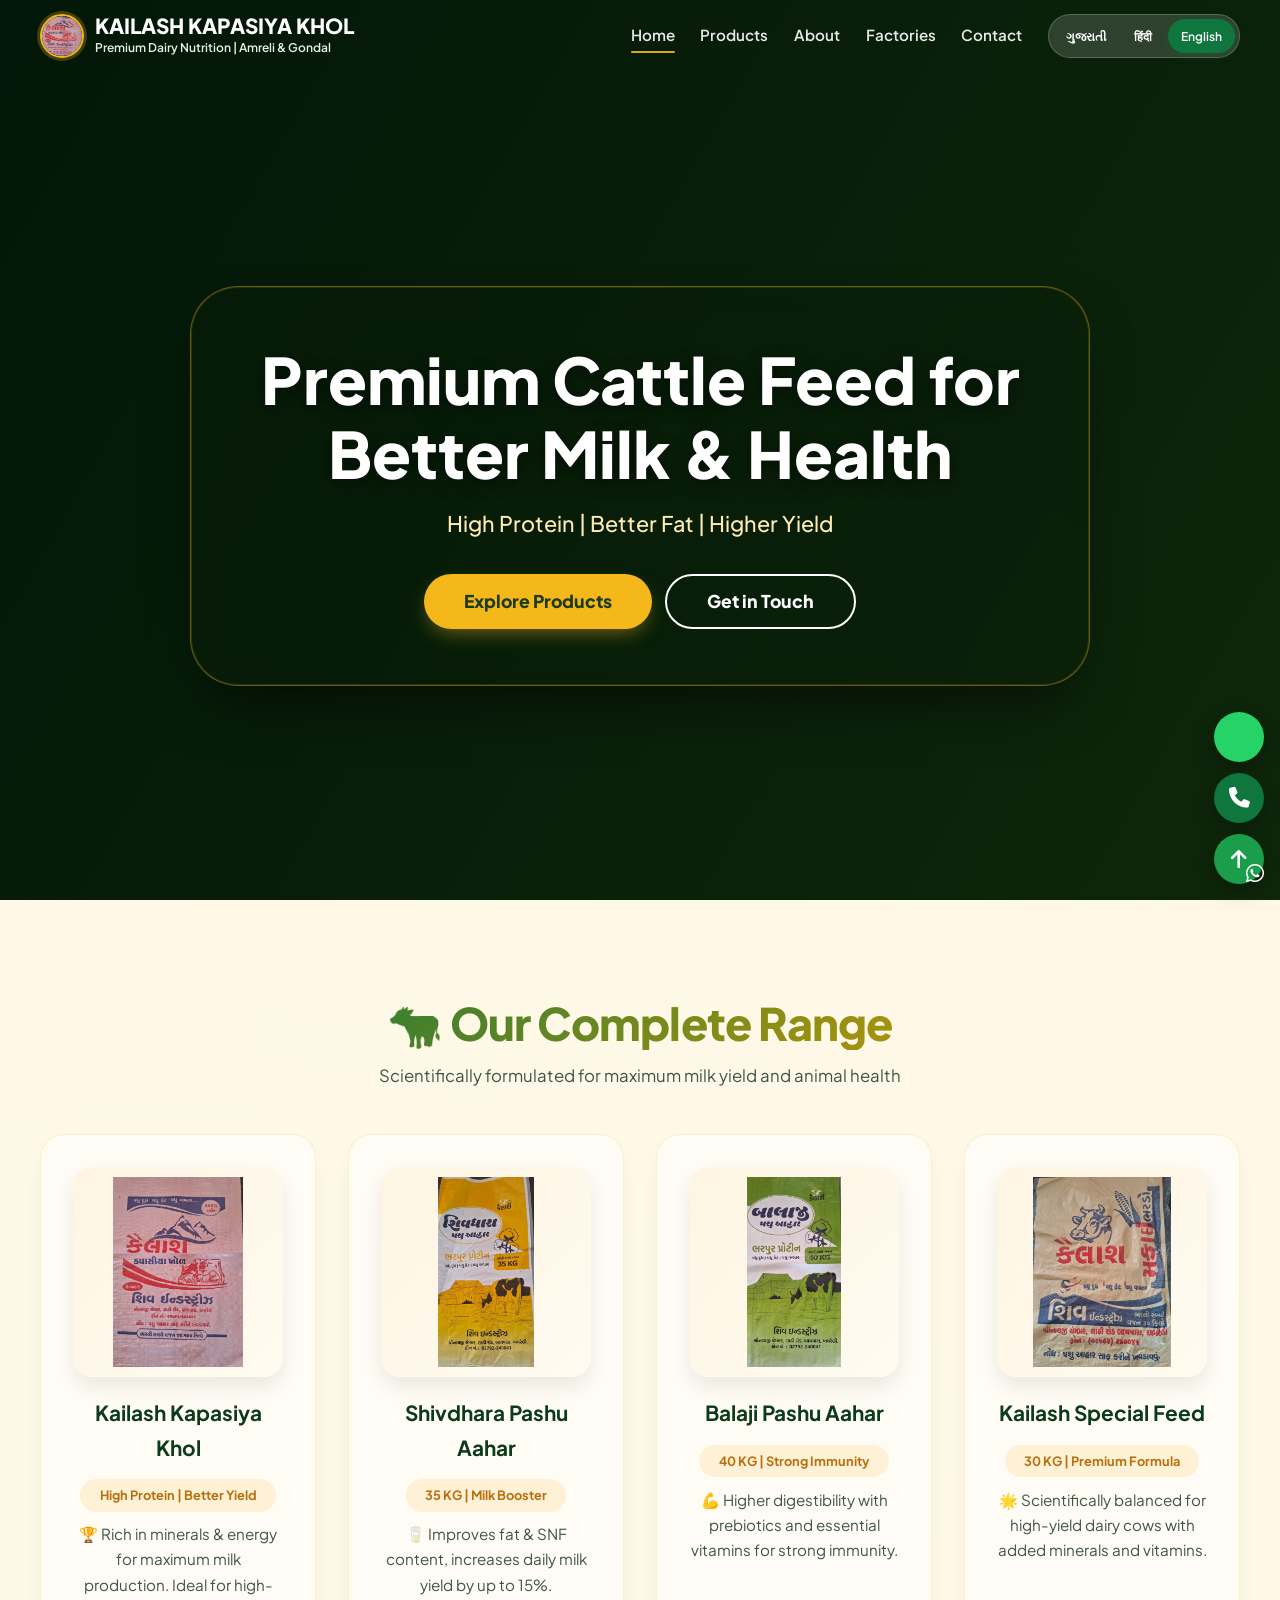
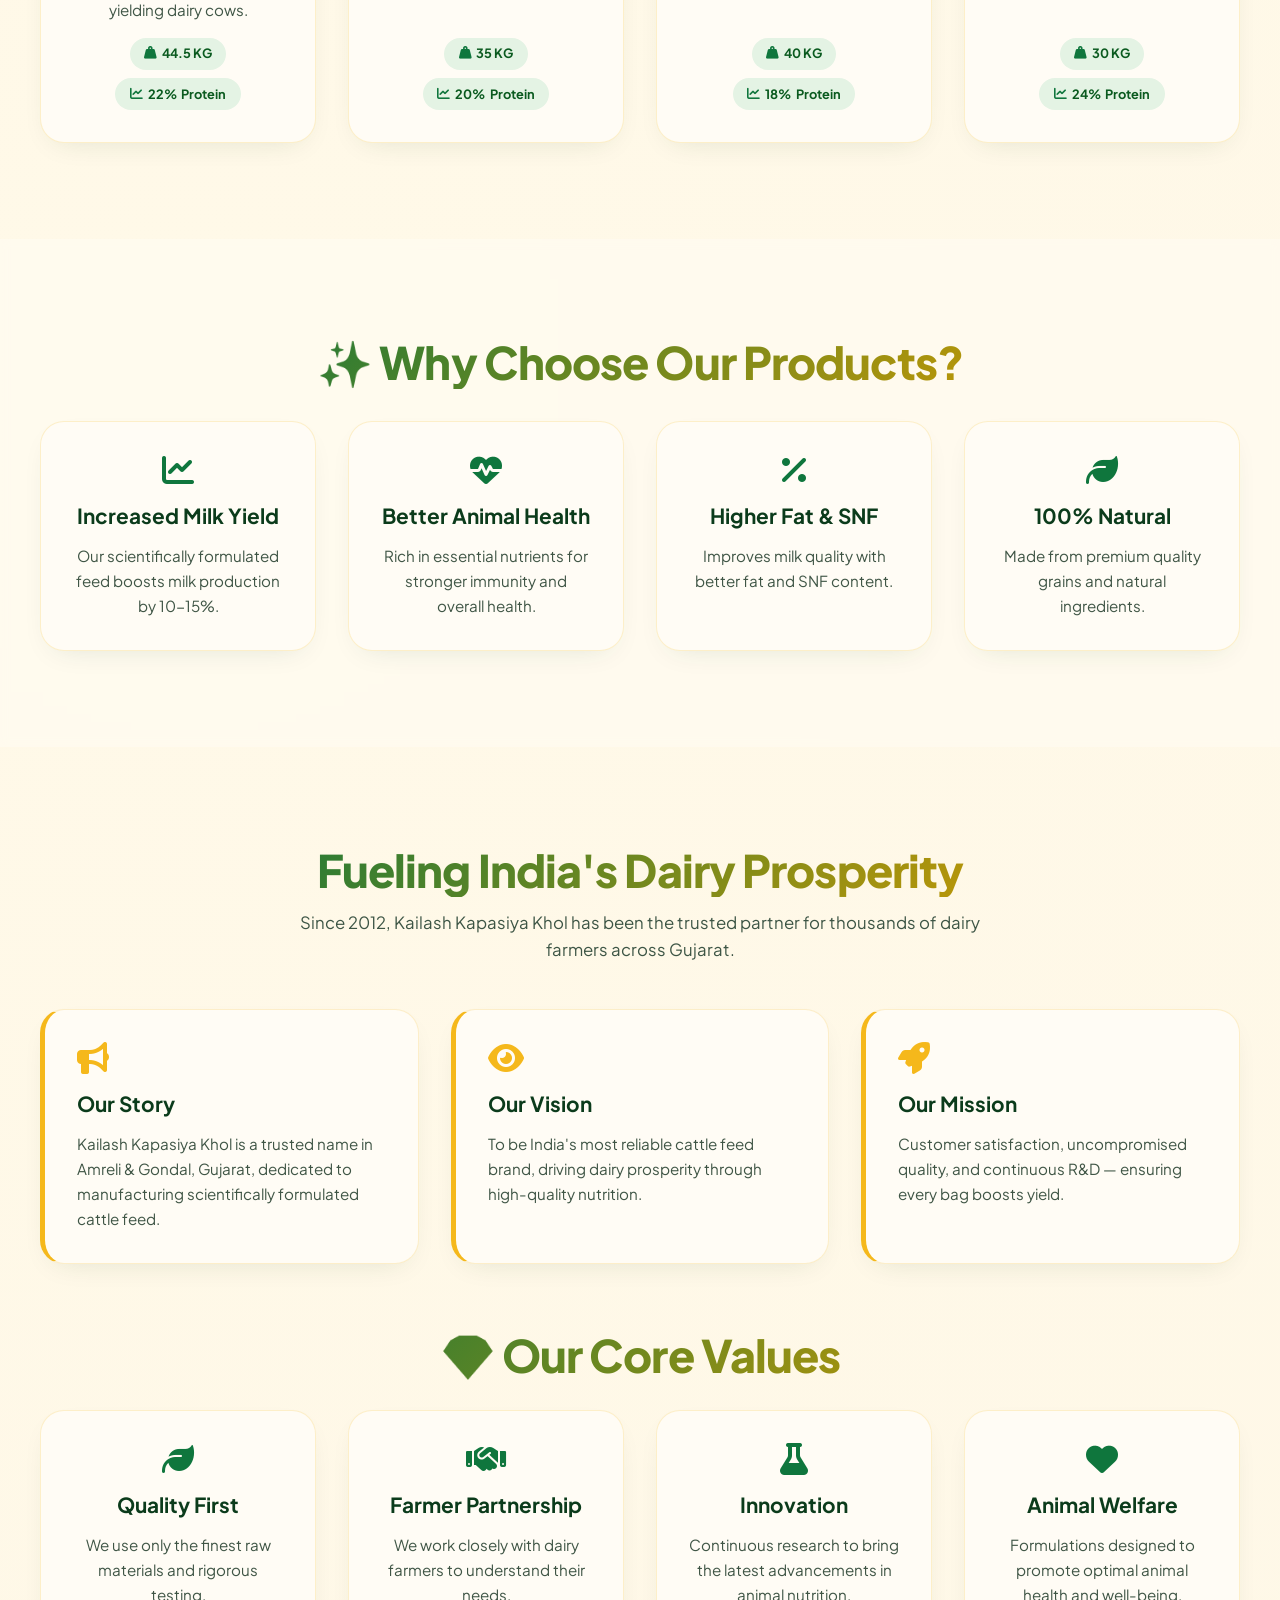
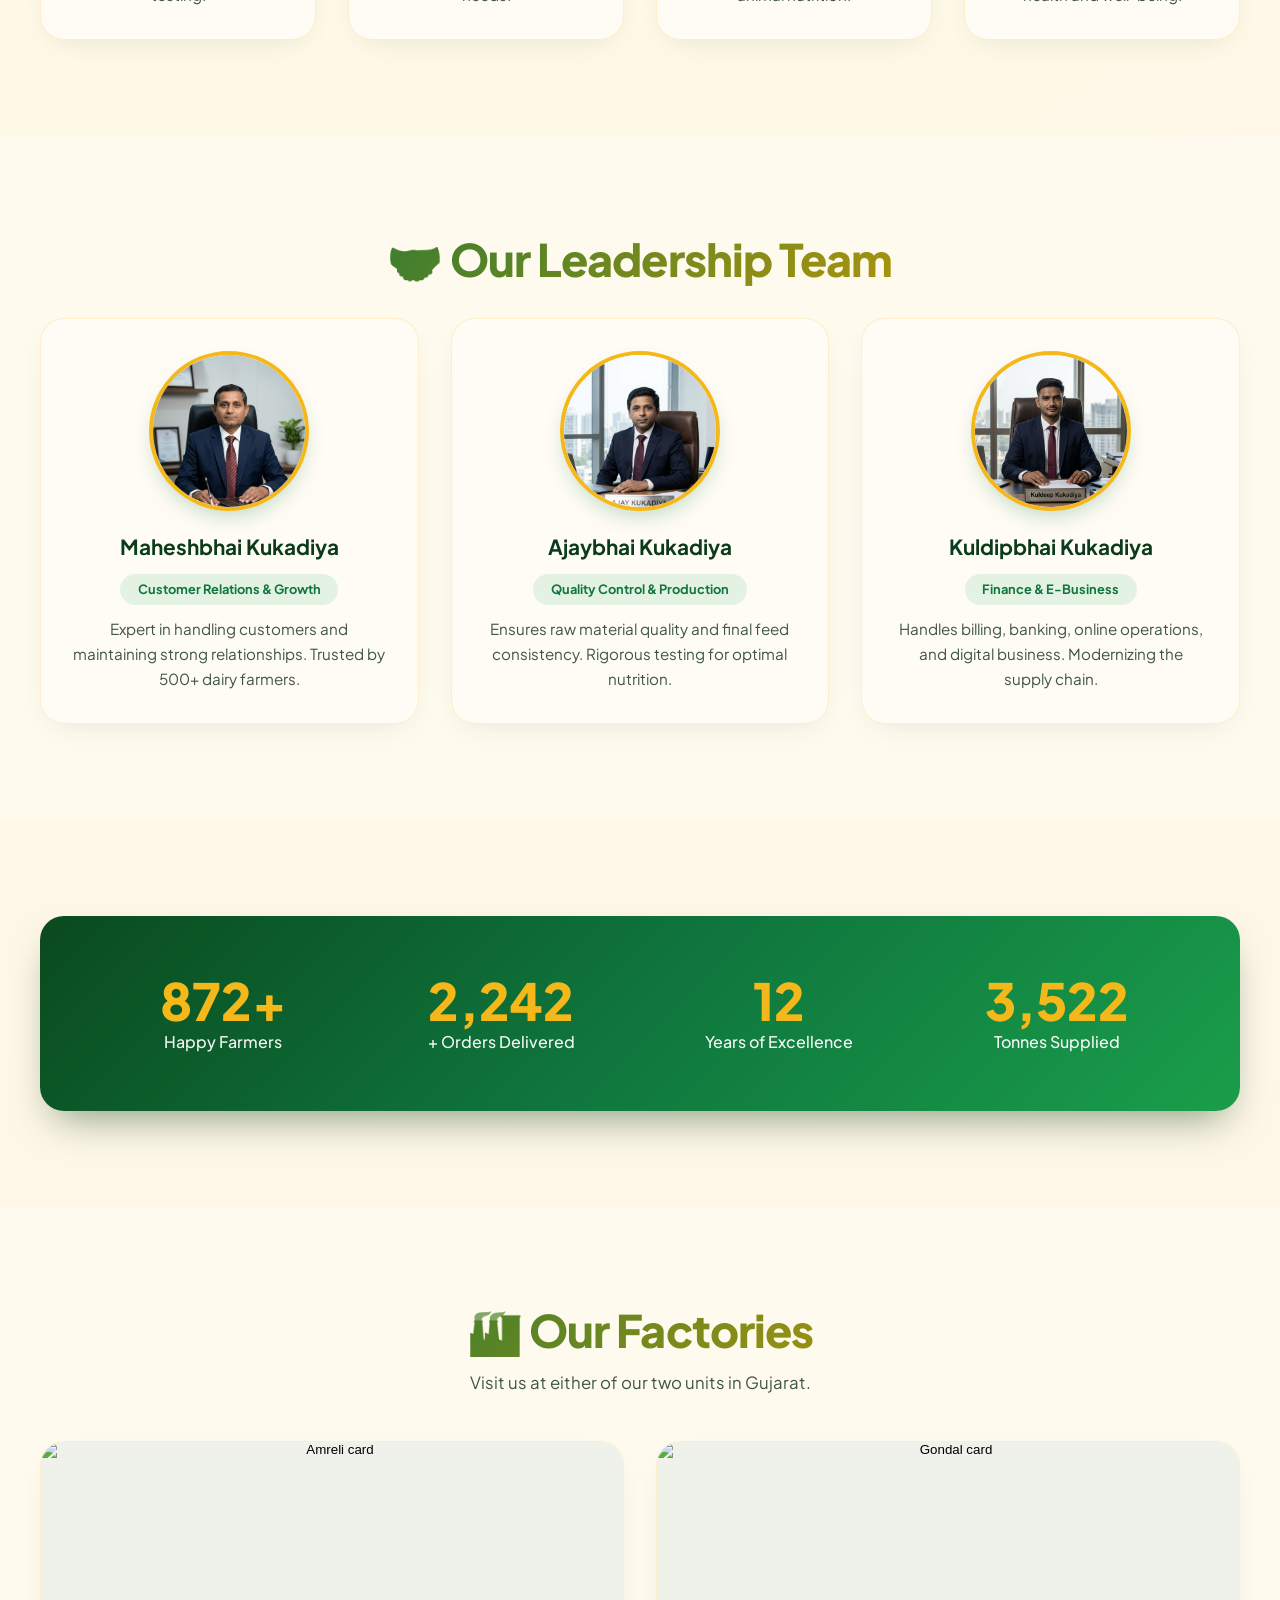
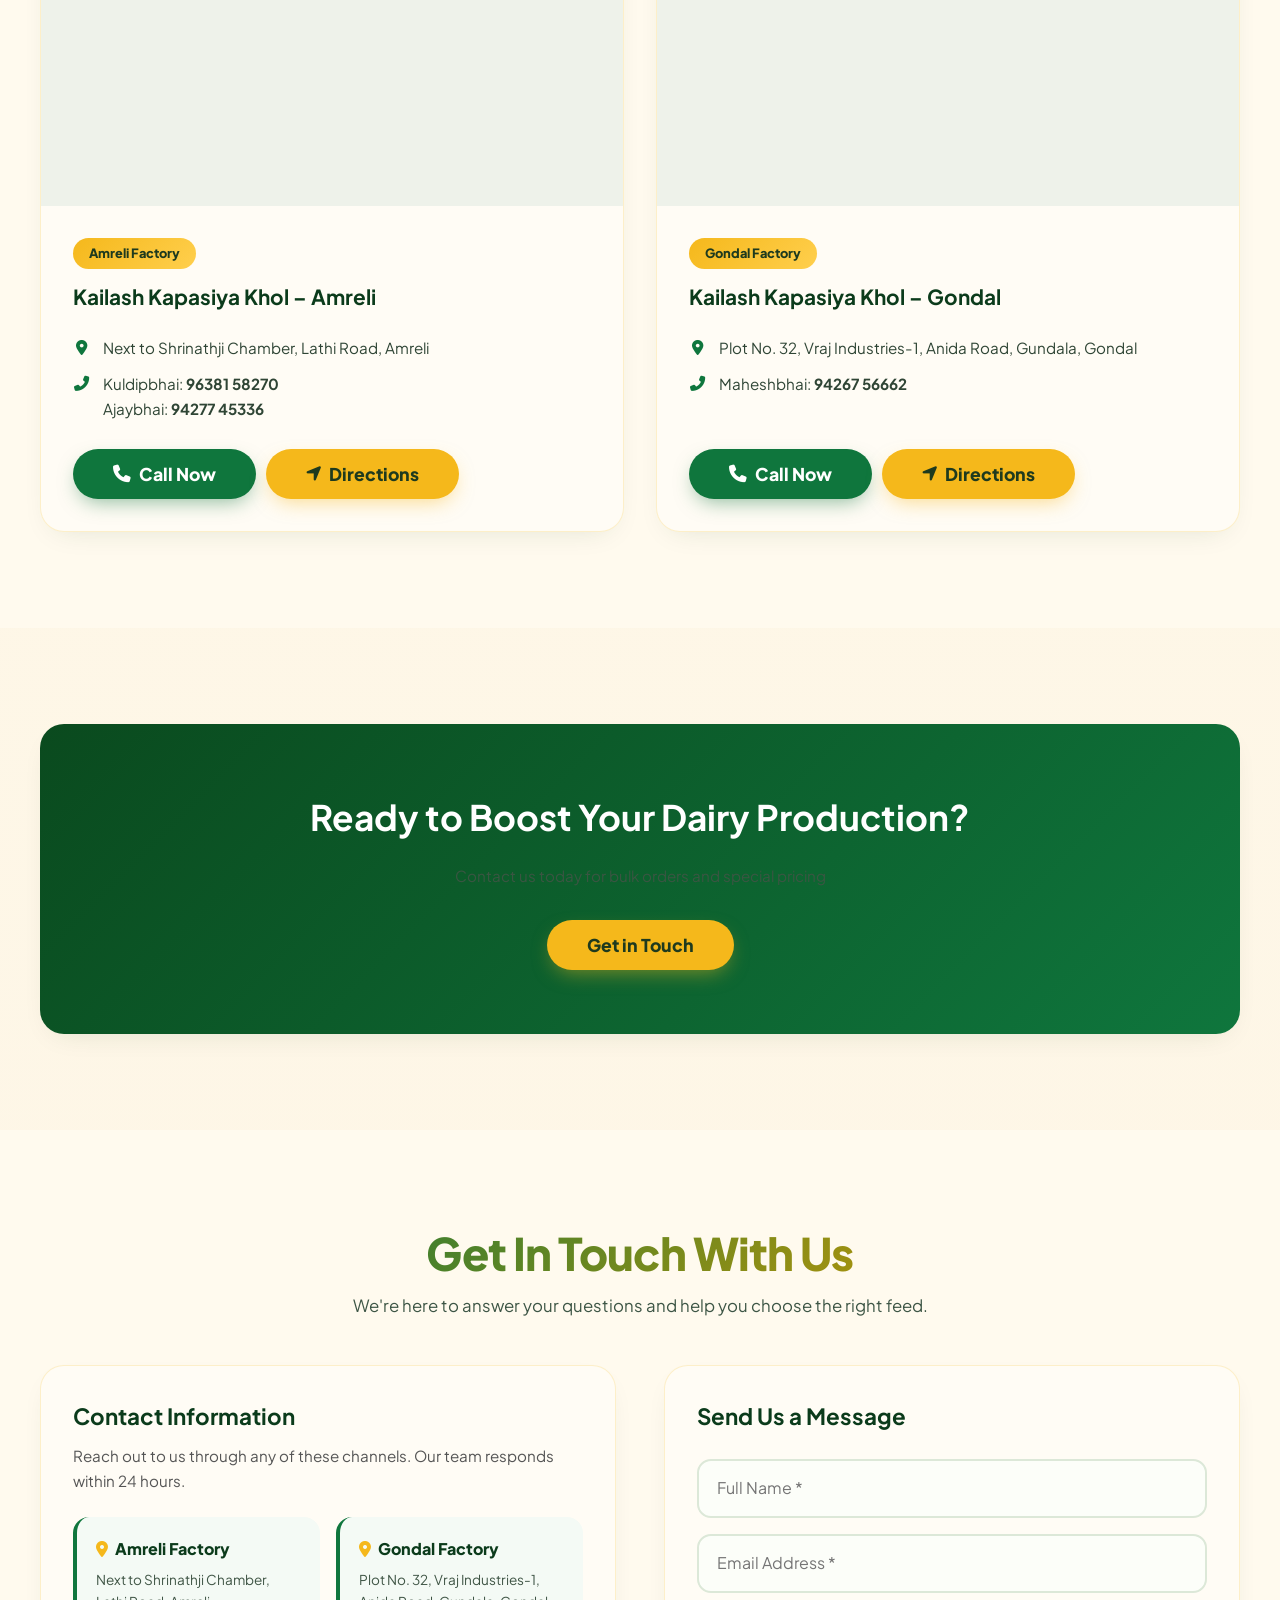
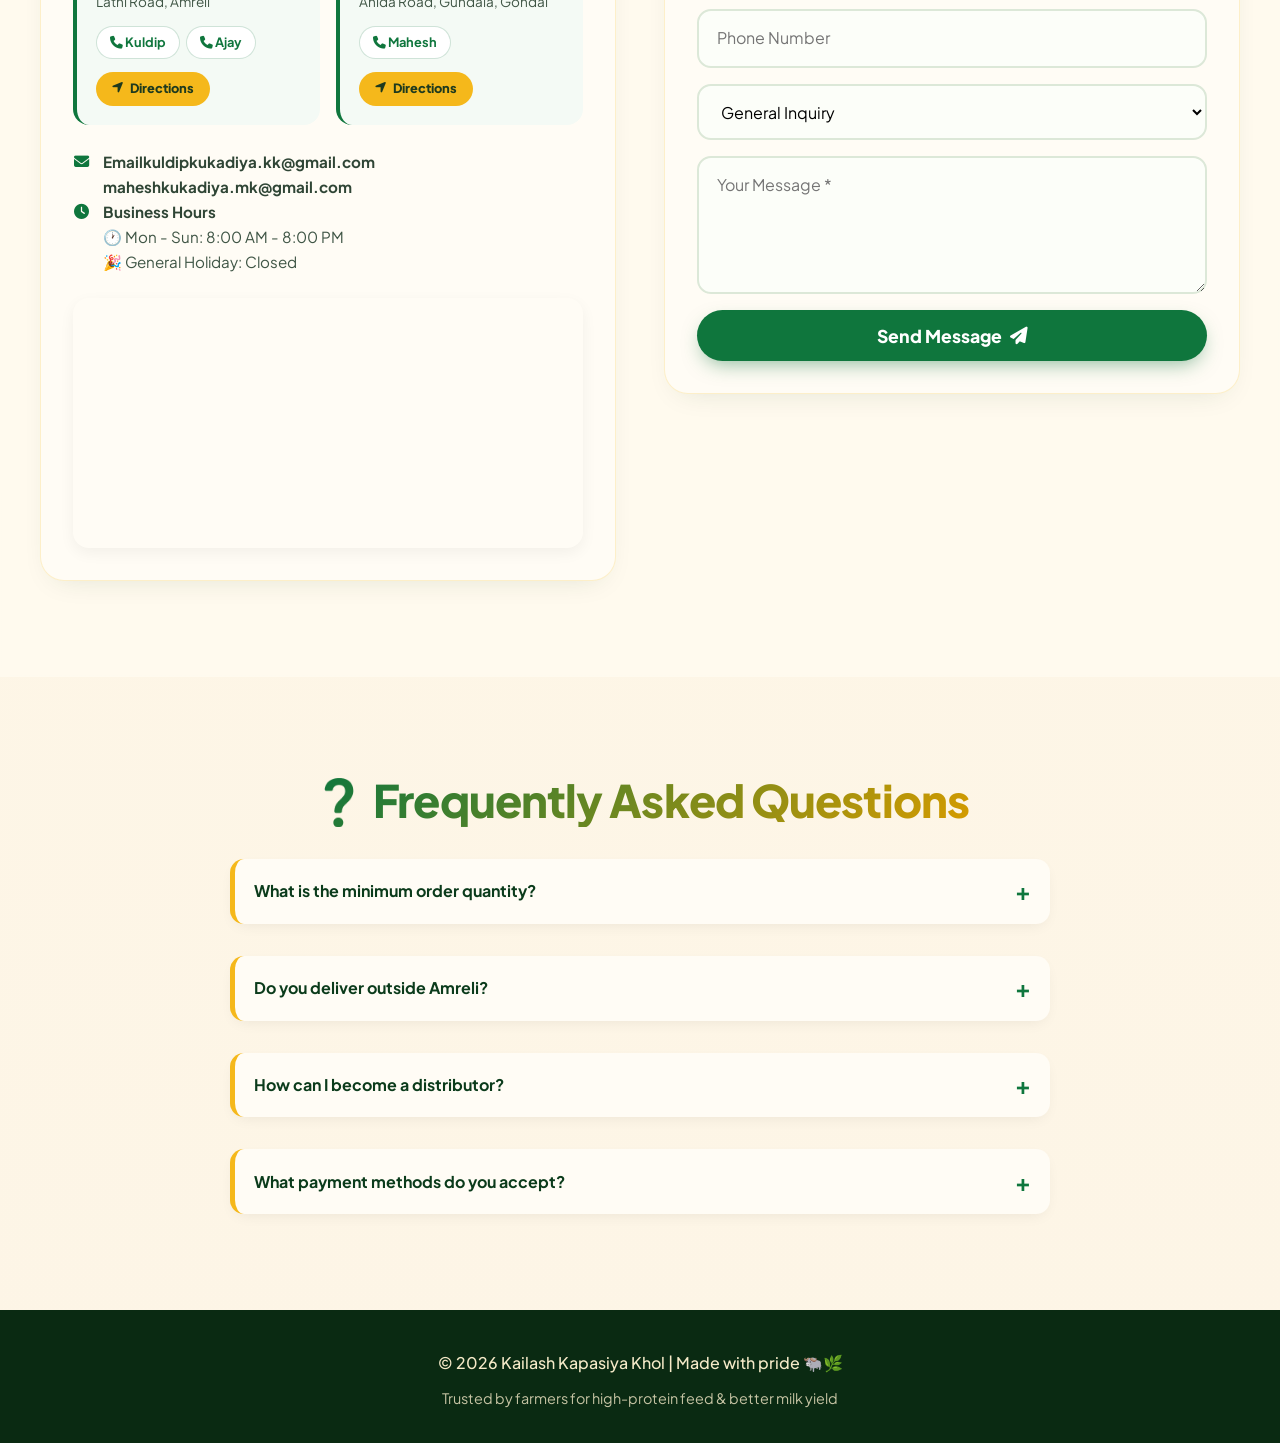
==== commit f4fb9799: "Update index.html" ====
--- a/index.html
+++ b/index.html
@@ -3,8 +3,8 @@
 <head>
 <meta charset="UTF-8">
 <meta name="viewport" content="width=device-width, initial-scale=1, viewport-fit=cover">
-<meta name="description" content="Kailash Kapasiya Khol – premium cattle feed from Amreli & Gondal, Gujarat.">
-<meta name="theme-color" content="#0c2b1a">
+<meta name="description" content="Kailash Kapasiya Khol – premium cattle feed from Amreli & Gondal, Gujarat. Order directly on WhatsApp.">
+<meta name="theme-color" content="#06361b">
 <title>Kailash Kapasiya Khol | Premium Cattle Feed - Amreli & Gondal, Gujarat</title>
 <link rel="icon" href="khol.jpeg">
 <link rel="preconnect" href="https://fonts.googleapis.com">
@@ -20,9 +20,9 @@
   --cream:#fdfaf0;
   --sand:#f6efe1;
   --nav:72px;
-  --glass:rgba(255,255,250,0.9);
-  --shadow:0 25px 40px -18px rgba(15,60,25,0.35);
-  --radius:1.8rem;
+  --glass:rgba(255,255,250,0.95);
+  --shadow:0 15px 35px -10px rgba(15,60,25,0.15);
+  --radius:1.5rem;
 }
 *{margin:0;padding:0;box-sizing:border-box}
 html{scroll-behavior:smooth;scroll-padding-top:var(--nav);-webkit-text-size-adjust:100%}
@@ -34,331 +34,321 @@
   line-height:1.65;
 }
 img{max-width:100%;display:block}
-a{color:inherit}
+a{color:inherit;text-decoration:none}
 :focus-visible{outline:3px solid var(--y);outline-offset:3px}
 .wrap{max-width:1280px;margin:0 auto;padding:0 clamp(1rem,4vw,2.5rem)}
-section{padding:clamp(2.8rem,8vw,6rem) 0}
+section{padding:clamp(3rem,8vw,6rem) 0}
 .title{
-  text-align:center;font-size:clamp(1.65rem,5.5vw,2.8rem);font-weight:800;line-height:1.2;
+  text-align:center;font-size:clamp(1.8rem,5.5vw,2.8rem);font-weight:800;line-height:1.2;
   margin-bottom:.75rem;letter-spacing:-.02em;
   background:linear-gradient(135deg, #0f763d 10%, #d49b00 90%);
   -webkit-background-clip:text;background-clip:text;color:transparent;
 }
 .sub{text-align:center;max-width:680px;margin:0 auto clamp(1.8rem,5vw,2.8rem);color:#3d5545;font-size:clamp(.92rem,2.8vw,1.05rem);font-weight:400}
 .alt{background:rgba(255,251,240,.75);backdrop-filter:blur(4px)}
-/* nav */
+
+/* =========================================
+   HEADER (Fixed & Responsive)
+   ========================================= */
 .nav{
-  position:sticky;top:0;z-index:1000;
-  background:rgba(255,255,248,0.86);
+  position:fixed;top:0;left:0;right:0;z-index:1000;
+  background:transparent;
+  padding-top:env(safe-area-inset-top);
+  transition:background .3s, box-shadow .3s;
+  border-bottom:1px solid transparent;
+}
+.nav.solid{
+  background:var(--glass);
   backdrop-filter:blur(16px) saturate(180%);
   -webkit-backdrop-filter:blur(16px) saturate(180%);
-  box-shadow:0 8px 32px -8px rgba(20,50,20,0.18);
-  padding-top:env(safe-area-inset-top);
+  box-shadow:0 4px 20px -5px rgba(0,0,0,0.1);
   border-bottom:1px solid rgba(245,184,27,.3);
-  transition:background .3s;
-}
-.nav .wrap{display:flex;align-items:center;justify-content:space-between;min-height:var(--nav);gap:1rem}
-.brand{display:flex;align-items:center;gap:.7rem;text-decoration:none;min-width:0}
-.brand img{width:46px;height:46px;border-radius:50%;object-fit:cover;border:3px solid var(--y);flex-shrink:0;box-shadow:0 0 0 4px rgba(245,184,27,.25);transition:transform .3s}
+}
+.nav .wrap{display:flex;align-items:center;justify-content:space-between;height:var(--nav);gap:1rem}
+.brand{display:flex;align-items:center;gap:.7rem;min-width:0}
+.brand img{width:44px;height:44px;border-radius:50%;object-fit:cover;border:2px solid var(--y);flex-shrink:0;box-shadow:0 0 0 3px rgba(245,184,27,.25);transition:transform .3s}
 .brand:hover img{transform:rotate(6deg) scale(1.04)}
-.brand b{display:block;font-size:clamp(1.05rem,4.6vw,1.6rem);font-weight:800;line-height:1.1;background:linear-gradient(130deg,#0f4a20,#e0a000);-webkit-background-clip:text;background-clip:text;color:transparent;white-space:nowrap}
-.brand small{display:block;font-size:clamp(.58rem,2.4vw,.78rem);color:#3a5a3a;font-weight:500;white-space:nowrap;overflow:hidden;text-overflow:ellipsis}
-.menu{display:flex;align-items:center;gap:clamp(.9rem,2.2vw,2rem);list-style:none}
-.menu a.lnk{text-decoration:none;font-weight:600;font-size:.95rem;color:#1f3b1f;position:relative;padding:.4rem 0;transition:color .25s}
-.menu a.lnk::after{content:'';position:absolute;left:0;bottom:-2px;width:0;height:3px;border-radius:3px;background:linear-gradient(90deg,var(--y),var(--g));transition:width .35s cubic-bezier(.22,1,.36,1)}
-.menu a.lnk:hover,.menu a.lnk.on{color:#b87d00}
+.brand b{
+  display:block;font-size:clamp(1rem,4vw,1.3rem);font-weight:800;line-height:1.1;
+  background:linear-gradient(130deg,#0f4a20,#e0a000);-webkit-background-clip:text;background-clip:text;color:transparent;
+  white-space:nowrap;
+}
+.brand small{display:block;font-size:clamp(.6rem,2.4vw,.75rem);color:#3a5a3a;font-weight:600;white-space:nowrap;overflow:hidden;text-overflow:ellipsis}
+.nav.solid .brand b{background:linear-gradient(130deg,#0f4a20,#e0a000);-webkit-background-clip:text;background-clip:text}
+.nav.solid .brand small{color:#3a5a3a}
+.nav:not(.solid) .brand b{color:#fff;background:none;-webkit-text-fill-color:#fff}
+.nav:not(.solid) .brand small{color:#e2f0e5}
+
+.menu{display:flex;align-items:center;gap:clamp(1rem,2vw,1.8rem);list-style:none}
+.menu a.lnk{font-weight:600;font-size:.95rem;color:#fff;opacity:.9;position:relative;padding:.4rem 0;transition:color .25s}
+.nav.solid .menu a.lnk{color:#1f3b1f}
+.menu a.lnk::after{content:'';position:absolute;left:0;bottom:-2px;width:0;height:2.5px;border-radius:3px;background:var(--y);transition:width .3s}
 .menu a.lnk:hover::after,.menu a.lnk.on::after{width:100%}
-.lang{display:flex;gap:.2rem;background:rgba(15,118,61,.1);padding:.25rem;border-radius:50px;border:1px solid rgba(15,118,61,.15)}
-.lang button{border:0;background:transparent;font:600 .78rem 'Plus Jakarta Sans',sans-serif;padding:.4rem .9rem;border-radius:30px;cursor:pointer;transition:.25s;min-height:36px;color:#1f3b1f}
-.lang button.on{background:var(--g);color:#fff;box-shadow:0 4px 10px rgba(15,118,61,.3)}
+.nav.solid .menu a.lnk:hover,.nav.solid .menu a.lnk.on{color:#b87d00}
+
+.lang{display:flex;gap:.2rem;background:rgba(255,255,255,.15);padding:.25rem;border-radius:50px;border:1px solid rgba(255,255,255,.2)}
+.nav.solid .lang{background:rgba(15,118,61,.08);border-color:rgba(15,118,61,.15)}
+.lang button{border:0;background:transparent;font:600 .75rem 'Plus Jakarta Sans',sans-serif;padding:.35rem .8rem;border-radius:30px;cursor:pointer;transition:.2s;min-height:34px;color:#fff}
+.nav.solid .lang button{color:#1f3b1f}
+.lang button.on{background:var(--g);color:#fff;box-shadow:0 2px 8px rgba(15,118,61,.3)}
 .lang button:hover:not(.on){background:var(--y);color:#1a2e1a}
-.burger{display:none;background:none;border:0;font-size:1.6rem;color:var(--g);cursor:pointer;width:46px;height:46px;transition:transform .2s}
-.burger:hover{transform:scale(1.1)}
-/* hero – SLIDING COW/BUFFALO BACKGROUND */
+
+.burger{display:none;background:none;border:0;font-size:1.5rem;color:#fff;cursor:pointer;width:44px;height:44px;transition:transform .2s;display:none;place-items:center}
+.nav.solid .burger{color:var(--g)}
+
+/* =========================================
+   HERO
+   ========================================= */
 .hero{
-  min-height:calc(92vh - var(--nav));min-height:calc(92svh - var(--nav));
+  min-height:100vh;min-height:100svh;
   display:flex;align-items:center;justify-content:center;text-align:center;
-  padding:2rem 0;position:relative;overflow:hidden;
+  padding:calc(var(--nav) + 2rem) 0 2rem;position:relative;overflow:hidden;
   background:#0a2010;
 }
 .hero-bg{
   position:absolute;inset:0;z-index:0;
   background-size:cover;background-position:center;
   opacity:0;transition:opacity 1.8s ease-in-out;
-  transform:scale(1.08);
-  animation:kenBurns 20s infinite alternate;
-}
-.hero-bg.active{opacity:1;z-index:1}
-@keyframes kenBurns{
-  0%{transform:scale(1.08) translate(0,0)}
-  100%{transform:scale(1.18) translate(-1%,-1%)}
-}
-/* Real cow/buffalo eating feed images */
-.hero-bg:nth-child(1){background-image:linear-gradient(120deg,rgba(0,20,5,.7),rgba(15,40,10,.78)),url('https://images.pexels.com/photos/1405926/pexels-photo-1405926.jpeg?auto=compress&cs=tinysrgb&w=1600')}
-.hero-bg:nth-child(2){background-image:linear-gradient(120deg,rgba(0,20,5,.7),rgba(15,40,10,.78)),url('https://images.pexels.com/photos/422218/pexels-photo-422218.jpeg?auto=compress&cs=tinysrgb&w=1600')}
-.hero-bg:nth-child(3){background-image:linear-gradient(120deg,rgba(0,20,5,.7),rgba(15,40,10,.78)),url('https://images.pexels.com/photos/7750322/pexels-photo-7750322.jpeg?auto=compress&cs=tinysrgb&w=1600')}
-.hero-bg:nth-child(4){background-image:linear-gradient(120deg,rgba(0,20,5,.7),rgba(15,40,10,.78)),url('https://images.pexels.com/photos/97533/pexels-photo-97533.jpeg?auto=compress&cs=tinysrgb&w=1600')}
+  transform:scale(1.05);
+}
+.hero-bg.active{opacity:1;z-index:1;animation:kenBurns 20s infinite alternate}
+@keyframes kenBurns{0%{transform:scale(1.05)}100%{transform:scale(1.15)}}
+.hero-bg:nth-child(1){background-image:linear-gradient(120deg,rgba(0,20,5,.8),rgba(15,40,10,.85)),url('https://images.pexels.com/photos/1405926/pexels-photo-1405926.jpeg?auto=compress&cs=tinysrgb&w=1600')}
+.hero-bg:nth-child(2){background-image:linear-gradient(120deg,rgba(0,20,5,.8),rgba(15,40,10,.85)),url('https://images.pexels.com/photos/422218/pexels-photo-422218.jpeg?auto=compress&cs=tinysrgb&w=1600')}
+.hero-bg:nth-child(3){background-image:linear-gradient(120deg,rgba(0,20,5,.8),rgba(15,40,10,.85)),url('https://images.pexels.com/photos/7750322/pexels-photo-7750322.jpeg?auto=compress&cs=tinysrgb&w=1600')}
+.hero-bg:nth-child(4){background-image:linear-gradient(120deg,rgba(0,20,5,.8),rgba(15,40,10,.85)),url('https://images.pexels.com/photos/97533/pexels-photo-97533.jpeg?auto=compress&cs=tinysrgb&w=1600')}
 .hero-box{
-  position:relative;z-index:2;max-width:900px;margin:0 1rem;
-  background:rgba(10,30,10,.5);
-  backdrop-filter:blur(10px);
-  padding:clamp(1.8rem,5.5vw,3.5rem);
-  border-radius:clamp(32px,7vw,64px);
-  border:1px solid rgba(245,184,27,.5);
-  box-shadow:0 30px 60px -20px rgba(0,0,0,.6), 0 0 0 1px rgba(245,184,27,.2) inset;
-  animation:floatIn .9s cubic-bezier(.22,1,.36,1) both;
-}
-@keyframes floatIn{0%{opacity:0;transform:translateY(40px) scale(.96)}100%{opacity:1;transform:none}}
-.hero h1{font-size:clamp(1.6rem,6.5vw,3.5rem);font-weight:800;color:#fff;line-height:1.2;text-shadow:0 6px 20px rgba(0,0,0,.5);letter-spacing:-.02em}
+  position:relative;z-index:2;max-width:900px;margin:0 auto;width:100%;
+  background:rgba(10,30,10,.45);
+  backdrop-filter:blur(12px);
+  padding:clamp(2rem,5vw,3.5rem) clamp(1.2rem,4vw,3rem);
+  border-radius:clamp(24px,5vw,48px);
+  border:1px solid rgba(245,184,27,.4);
+  box-shadow:0 30px 60px -20px rgba(0,0,0,.6), 0 0 0 1px rgba(245,184,27,.15) inset;
+  animation:floatIn .8s cubic-bezier(.22,1,.36,1) both;
+}
+@keyframes floatIn{0%{opacity:0;transform:translateY(30px) scale(.97)}100%{opacity:1;transform:none}}
+.hero h1{font-size:clamp(2rem,6.5vw,4rem);font-weight:800;color:#fff;line-height:1.15;text-shadow:0 4px 15px rgba(0,0,0,.5)}
 .hero h1 span{background:linear-gradient(120deg,#ffe28a,#f5b81b);-webkit-background-clip:text;background-clip:text;color:transparent}
-.hero p{font-size:clamp(.95rem,3.8vw,1.4rem);color:#ffecb3;font-weight:500;margin:1rem 0 2rem;letter-spacing:.03em}
-.btns{display:flex;gap:.9rem;justify-content:center;flex-wrap:wrap}
+.hero p{font-size:clamp(1rem,3.5vw,1.35rem);color:#ffecb3;font-weight:500;margin:1rem 0 2rem}
+.btns{display:flex;gap:.8rem;justify-content:center;flex-wrap:wrap}
 .btn{
-  display:inline-flex;align-items:center;justify-content:center;gap:.6rem;
-  background:var(--y);color:#1e3a1e;text-decoration:none;
-  font:800 clamp(.9rem,3.2vw,1.08rem) 'Plus Jakarta Sans',sans-serif;
-  padding:.9rem clamp(1.5rem,4.5vw,2.5rem);border:0;border-radius:60px;cursor:pointer;
-  transition:transform .25s, background .3s, box-shadow .3s, color .3s;
-  min-height:48px;box-shadow:0 8px 20px -6px rgba(245,184,27,.5);
-  position:relative;overflow:hidden;
-}
-.btn::after{content:'';position:absolute;top:0;left:-100%;width:100%;height:100%;background:linear-gradient(90deg,transparent,rgba(255,255,255,.4),transparent);transition:left .5s}
-.btn:hover::after{left:100%}
-.btn:hover{transform:translateY(-3px) scale(1.02);background:var(--y2);box-shadow:0 16px 28px -8px rgba(245,184,27,.7)}
+  display:inline-flex;align-items:center;justify-content:center;gap:.5rem;
+  background:var(--y);color:#1e3a1e;
+  font:800 clamp(.95rem,3vw,1.1rem) 'Plus Jakarta Sans',sans-serif;
+  padding:.9rem clamp(1.5rem,4vw,2.5rem);border:0;border-radius:60px;cursor:pointer;
+  transition:transform .25s, background .3s, box-shadow .3s;
+  min-height:50px;box-shadow:0 8px 20px -6px rgba(245,184,27,.5);
+  text-decoration:none;
+}
+.btn:hover{transform:translateY(-3px);background:var(--y2);box-shadow:0 16px 28px -8px rgba(245,184,27,.7)}
 .btn.g{background:var(--g);color:#fff;box-shadow:0 8px 20px -6px rgba(15,118,61,.5)}
 .btn.g:hover{background:var(--y);color:#1e3a1e;box-shadow:0 16px 28px -8px rgba(245,184,27,.7)}
 .btn.o{background:transparent;color:#fff;border:2px solid #fff;box-shadow:none}
-.btn.o:hover{background:#fff;color:var(--g);transform:translateY(-3px) scale(1.02)}
-/* grids */
+.btn.o:hover{background:#fff;color:var(--g)}
+
+/* =========================================
+   GRIDS & CARDS
+   ========================================= */
 .grid{display:grid;gap:clamp(1.2rem,3vw,2rem)}
-.g4{grid-template-columns:repeat(4,1fr)}.g3{grid-template-columns:repeat(3,1fr)}.g2{grid-template-columns:repeat(2,1fr)}
+.g4{grid-template-columns:repeat(4,1fr)}
+.g3{grid-template-columns:repeat(3,1fr)}
+.g2{grid-template-columns:repeat(2,1fr)}
+
 .card{
-  background:#fffcf5;border-radius:var(--radius);padding:clamp(1.3rem,3.2vw,2rem);
-  box-shadow:var(--shadow);border:1px solid rgba(245,184,27,.3);
-  transition:transform .4s cubic-bezier(.22,1,.36,1), box-shadow .4s, border-color .4s;
+  background:#fffcf5;border-radius:var(--radius);padding:clamp(1.5rem,3vw,2rem);
+  box-shadow:0 10px 30px -15px rgba(15,60,25,0.15);
+  border:1px solid rgba(245,184,27,.2);
+  transition:transform .3s, box-shadow .3s, border-color .3s;
   position:relative;overflow:hidden;
 }
-.card::before{content:'';position:absolute;top:0;left:0;right:0;height:4px;background:linear-gradient(90deg,var(--y),var(--g2),var(--y));opacity:0;transition:opacity .4s}
-@media(hover:hover){.card:hover{transform:translateY(-10px);box-shadow:0 35px 50px -20px rgba(15,90,40,.4);border-color:var(--y)}.card:hover::before{opacity:1}}
-.card h3{font-size:clamp(1.05rem,3.5vw,1.3rem);margin-bottom:.6rem;color:#0b3b1b;line-height:1.35;font-weight:700}
-.card p{font-size:clamp(.88rem,2.7vw,.96rem);color:#3f5545}
+@media(hover:hover){
+  .card:hover{transform:translateY(-8px);box-shadow:0 25px 40px -15px rgba(15,90,40,.25);border-color:var(--y)}
+}
+.card h3{font-size:clamp(1.1rem,3.5vw,1.3rem);margin-bottom:.6rem;color:#0b3b1b;font-weight:700}
+.card p{font-size:clamp(.9rem,2.7vw,.95rem);color:#3f5545}
 .ico{font-size:2rem;margin-bottom:.8rem;display:inline-block;color:var(--y);transition:transform .3s}
 .card:hover .ico{transform:scale(1.15) rotate(-3deg)}
-/* products */
+
+/* Products */
 .prod{text-align:center;display:flex;flex-direction:column}
-.pimg{aspect-ratio:1/1;width:min(100%,230px);margin:0 auto 1.1rem;border-radius:24px;background:linear-gradient(135deg,#fef5e3,#fffbf0);box-shadow:0 12px 28px rgba(0,0,0,.12);overflow:hidden;position:relative;transition:transform .4s}
-.pimg::after{content:'';position:absolute;top:-50%;left:-50%;width:200%;height:200%;background:conic-gradient(from 0deg,transparent,rgba(245,184,27,.15),transparent);animation:rotateShine 6s linear infinite;opacity:0;transition:opacity .5s}
-.card:hover .pimg::after{opacity:1}
-@keyframes rotateShine{to{transform:rotate(360deg)}}
-.pimg img{width:100%;height:100%;object-fit:contain;padding:8px;transition:transform .5s}
+.pimg{aspect-ratio:1/1;width:min(100%,220px);margin:0 auto 1.2rem;border-radius:20px;background:linear-gradient(135deg,#fef5e3,#fffbf0);box-shadow:0 10px 20px rgba(0,0,0,.08);overflow:hidden;position:relative}
+.pimg img{width:100%;height:100%;object-fit:contain;padding:10px;transition:transform .5s}
 .card:hover .pimg img{transform:scale(1.08)}
-.tag{display:inline-block;align-self:center;background:linear-gradient(135deg,#fef1d6,#ffe8b5);color:#a86200;font-weight:700;font-size:.8rem;padding:.35rem 1.2rem;border-radius:30px;margin:.3rem 0 .6rem;box-shadow:0 4px 8px rgba(0,0,0,.05)}
+.tag{display:inline-block;align-self:center;background:#fef1d6;color:#b96f0b;font-weight:700;font-size:.8rem;padding:.35rem 1.2rem;border-radius:30px;margin:.3rem 0 .6rem}
 .prod p{flex-grow:1}
 .specs{display:flex;justify-content:center;gap:.5rem;flex-wrap:wrap;margin-top:1rem}
-.specs span{background:#e4f3e4;color:#0a5a1f;font-size:.8rem;font-weight:700;padding:.3rem .9rem;border-radius:20px;display:inline-flex;align-items:center;gap:.3rem}
-.specs i{color:var(--g);font-size:.85rem}
-/* about */
-.about-card{border-left:6px solid var(--y);background:linear-gradient(to right,#fffef9,#fffcf2)}
+.specs span{background:#e4f3e4;color:#0a5a1f;font-size:.8rem;font-weight:700;padding:.35rem .9rem;border-radius:20px;display:inline-flex;align-items:center;gap:.3rem}
+.specs i{color:var(--g)}
+
+/* About */
+.about-card{border-left:5px solid var(--y)}
 .val{text-align:center}
 .val .ico{color:var(--g)}
 .team{text-align:center}
-.team .ph{width:min(100%,180px);aspect-ratio:1/1;margin:0 auto 1.2rem;border-radius:50%;overflow:hidden;border:4px solid var(--y);box-shadow:0 15px 30px -8px rgba(15,118,61,.3);transition:transform .4s, box-shadow .4s}
-.team:hover .ph{transform:scale(1.05) translateY(-4px);box-shadow:0 25px 35px -10px rgba(15,118,61,.5)}
+.team .ph{width:min(100%,160px);aspect-ratio:1/1;margin:0 auto 1.2rem;border-radius:50%;overflow:hidden;border:4px solid var(--y);box-shadow:0 10px 20px -5px rgba(15,118,61,.25);transition:transform .3s}
+.team:hover .ph{transform:scale(1.05)}
 .team .ph img{width:100%;height:100%;object-fit:cover;object-position:center 20%}
-.role{display:inline-block;font-size:.82rem;font-weight:700;color:var(--g);background:#e3f2e3;padding:.3rem 1.1rem;border-radius:20px;margin-bottom:.7rem}
-/* stats */
+.role{display:inline-block;font-size:.8rem;font-weight:700;color:var(--g);background:#e3f2e3;padding:.3rem 1.1rem;border-radius:20px;margin-bottom:.7rem}
+
+/* Stats */
 .stats{
   background:linear-gradient(135deg,#0a4a1e,#0f763d,#1a9e4b);
-  color:#fff;border-radius:clamp(1.8rem,5vw,3rem);
-  padding:clamp(1.8rem,6vw,3.5rem);
-  display:grid;grid-template-columns:repeat(4,1fr);gap:1.2rem;text-align:center;
-  box-shadow:0 30px 50px -25px rgba(10,60,20,.6);position:relative;overflow:hidden;
-}
-.stats::before{content:'';position:absolute;inset:0;background:url('data:image/svg+xml;utf8,<svg xmlns="http://www.w3.org/2000/svg" viewBox="0 0 100 100" opacity="0.1"><circle cx="20" cy="20" r="15" fill="white"/><circle cx="80" cy="70" r="25" fill="white"/></svg>');background-size:cover;animation:bgDrift 20s infinite alternate}
-@keyframes bgDrift{0%{transform:translate(0,0)}100%{transform:translate(10px,10px)}}
-.stats h2{font-size:clamp(1.8rem,6.5vw,3.2rem);font-weight:800;line-height:1.2;position:relative;display:inline-block;background:linear-gradient(120deg,#fff2b5,#f5b81b);-webkit-background-clip:text;background-clip:text;color:transparent}
-.stats p{font-size:clamp(.8rem,2.8vw,1.05rem);opacity:.95;font-weight:500;letter-spacing:.02em}
-/* factories */
-.fac{padding:0;overflow:hidden;display:flex;flex-direction:column;border-radius:var(--radius);background:#fffcf5}
+  color:#fff;border-radius:var(--radius);
+  padding:clamp(2rem,6vw,3.5rem);
+  display:grid;grid-template-columns:repeat(4,1fr);gap:1.5rem;text-align:center;
+  box-shadow:0 20px 40px -15px rgba(10,60,20,.5);
+}
+.stats h2{font-size:clamp(2rem,6vw,3.2rem);font-weight:800;line-height:1.1;color:var(--y)}
+.stats p{font-size:clamp(.85rem,2.8vw,1rem);font-weight:500;opacity:.95}
+
+/* Factories */
+.fac{padding:0;overflow:hidden;display:flex;flex-direction:column}
 .fac .shot{background:#eef2ea;cursor:zoom-in;border:0;padding:0;display:block;width:100%;position:relative;overflow:hidden}
-.fac .shot::after{content:'\f00e';font-family:'Font Awesome 6 Free';font-weight:900;position:absolute;bottom:12px;right:12px;background:rgba(0,0,0,.6);color:#fff;width:36px;height:36px;display:grid;place-items:center;border-radius:50%;font-size:1rem;opacity:0;transition:opacity .3s}
-.fac .shot:hover::after{opacity:1}
-.fac .shot img{width:100%;aspect-ratio:16/10;object-fit:cover;transition:transform .6s}
-.fac .shot:hover img{transform:scale(1.06)}
-.fac .body{padding:clamp(1.2rem,3.2vw,1.8rem);display:flex;flex-direction:column;gap:.7rem;flex-grow:1}
-.badge{align-self:flex-start;background:linear-gradient(135deg,var(--y),var(--y2));color:#1e3a1e;font-size:.78rem;font-weight:800;padding:.3rem 1rem;border-radius:20px;letter-spacing:.02em;box-shadow:0 4px 10px rgba(245,184,27,.4)}
-.row{display:flex;gap:.8rem;align-items:flex-start;font-size:.94rem;color:#2f4535}
+.fac .shot img{width:100%;aspect-ratio:16/10;object-fit:cover;transition:transform .5s}
+.fac .shot:hover img{transform:scale(1.05)}
+.fac .body{padding:clamp(1.5rem,3vw,2rem);display:flex;flex-direction:column;gap:.7rem;flex-grow:1}
+.badge{align-self:flex-start;background:linear-gradient(135deg,var(--y),var(--y2));color:#1e3a1e;font-size:.8rem;font-weight:800;padding:.3rem 1rem;border-radius:20px}
+.row{display:flex;gap:.8rem;align-items:flex-start;font-size:.95rem;color:#2f4535}
 .row i{color:var(--g);margin-top:.3rem;width:1.1rem;text-align:center;flex-shrink:0}
-.row a{text-decoration:none;font-weight:600;transition:color .2s}
+.row a{font-weight:700;transition:color .2s}
 .row a:hover{color:#b87d00}
-.fac .btns{justify-content:flex-start;margin-top:auto;padding-top:.7rem;gap:.6rem}
-.fac .btn{font-size:.88rem;padding:.7rem 1.3rem;min-height:44px;box-shadow:0 4px 10px rgba(0,0,0,.1)}
-/* contact location cards */
+.fac .btns{justify-content:flex-start;margin-top:auto;padding-top:1rem;gap:.6rem;flex-wrap:wrap}
+
+/* Contact & Forms */
+.contact{display:grid;grid-template-columns:1fr 1fr;gap:clamp(1.5rem,4vw,3rem);align-items:start}
 .loc-grid{display:grid;grid-template-columns:1fr 1fr;gap:1rem;margin-top:1.2rem}
-.loc-card{
-  background:linear-gradient(135deg,#f0f9f0,#e8f5e8);
-  border-radius:18px;padding:1.1rem 1.2rem;
-  border-left:5px solid var(--g);
-  transition:transform .3s, box-shadow .3s;
-  display:flex;flex-direction:column;gap:.5rem;
-}
-.loc-card:hover{transform:translateY(-4px);box-shadow:0 12px 24px -8px rgba(15,118,61,.3)}
-.loc-card h4{font-size:1rem;font-weight:800;color:#0b3b1b;display:flex;align-items:center;gap:.4rem}
-.loc-card h4 i{color:var(--y);font-size:1.1rem}
-.loc-card .addr{font-size:.85rem;color:#3f5545;line-height:1.5}
-.loc-card .nums{display:flex;flex-wrap:wrap;gap:.4rem;margin:.2rem 0}
-.loc-card .nums a{
-  display:inline-flex;align-items:center;gap:.3rem;
-  background:#fff;color:var(--g);font-size:.78rem;font-weight:700;
-  padding:.3rem .7rem;border-radius:20px;text-decoration:none;
-  border:1px solid rgba(15,118,61,.2);
-  transition:background .2s, color .2s, transform .2s;
-}
-.loc-card .nums a:hover{background:var(--g);color:#fff;transform:scale(1.05)}
-.loc-card .btn-sm{
-  margin-top:.3rem;align-self:flex-start;
-  display:inline-flex;align-items:center;gap:.4rem;
-  background:linear-gradient(135deg,var(--y),var(--y2));color:#1e3a1e;
-  font-size:.8rem;font-weight:800;padding:.5rem 1rem;border-radius:30px;
-  text-decoration:none;transition:transform .2s, box-shadow .2s;
-  box-shadow:0 4px 10px rgba(245,184,27,.3);
-}
-.loc-card .btn-sm:hover{transform:translateY(-2px) scale(1.03);box-shadow:0 8px 16px rgba(245,184,27,.5)}
-/* cta */
-.cta{
-  background:linear-gradient(135deg,#0a4a1e,#0f763d,#1a9e4b);
-  color:#fff;text-align:center;border-radius:clamp(1.8rem,5vw,3rem);
-  padding:clamp(2.2rem,7vw,4rem) 1.5rem;
-  box-shadow:0 30px 50px -20px rgba(10,60,20,.5);
-  position:relative;overflow:hidden;
-}
-.cta::after{content:'🐄';position:absolute;right:5%;bottom:5%;font-size:5rem;opacity:.08;transform:rotate(-10deg);pointer-events:none}
-.cta h2{font-size:clamp(1.4rem,5vw,2.4rem);margin-bottom:.7rem;font-weight:800;position:relative}
-.cta p{margin-bottom:1.8rem;opacity:.95;font-size:clamp(.9rem,2.8vw,1.1rem);position:relative}
-/* contact */
-.contact{display:grid;grid-template-columns:1fr 1fr;gap:clamp(1.2rem,3.5vw,2.2rem);align-items:start}
-.info .it{display:flex;gap:1.1rem;margin-bottom:1.3rem}
-.info .it>i{width:48px;height:48px;border-radius:16px;background:linear-gradient(135deg,#e3f2e3,#d0ead0);color:var(--g);display:grid;place-items:center;flex-shrink:0;font-size:1.2rem;transition:transform .3s, background .3s}
-.info .it:hover>i{transform:rotate(6deg) scale(1.05);background:var(--y);color:#1a2e1a}
-.info strong{display:block;margin-bottom:.15rem;font-weight:700;color:#0b3b1b}
-.info p,.info a{font-size:.92rem;color:#3f5545;text-decoration:none;word-break:break-word;transition:color .2s}
-.info a:hover{color:#b87d00}
-.map{margin-top:1.2rem;border-radius:22px;overflow:hidden;line-height:0;box-shadow:0 10px 22px rgba(0,0,0,.08)}
-.map iframe{width:100%;height:clamp(210px,45vw,270px);border:0}
+.loc-card{background:#f4faf5;border-radius:16px;padding:1.2rem;border-left:4px solid var(--g);transition:transform .2s}
+.loc-card:hover{transform:translateY(-3px);box-shadow:0 10px 20px -10px rgba(0,0,0,.1)}
+.loc-card h4{font-size:1rem;font-weight:800;color:#0b3b1b;display:flex;align-items:center;gap:.4rem;margin-bottom:.4rem}
+.loc-card h4 i{color:var(--y)}
+.loc-card .addr{font-size:.85rem;color:#3f5545;margin-bottom:.8rem}
+.loc-card .nums{display:flex;flex-wrap:wrap;gap:.4rem;margin-bottom:.8rem}
+.loc-card .nums a{background:#fff;color:var(--g);font-size:.8rem;font-weight:700;padding:.3rem .8rem;border-radius:20px;border:1px solid rgba(15,118,61,.2);transition:background .2s}
+.loc-card .nums a:hover{background:var(--g);color:#fff}
+.loc-card .btn-sm{display:inline-flex;align-items:center;gap:.4rem;background:var(--y);color:#1e3a1e;font-size:.8rem;font-weight:800;padding:.4rem 1rem;border-radius:30px;transition:background .2s}
+.loc-card .btn-sm:hover{background:var(--y2)}
+
+.map{margin-top:1.5rem;border-radius:16px;overflow:hidden;box-shadow:0 5px 15px rgba(0,0,0,.05)}
+.map iframe{width:100%;height:clamp(200px,40vw,250px);border:0;display:block}
 form{display:flex;flex-direction:column;gap:1rem}
-input,select,textarea{
-  width:100%;font:inherit;font-size:16px;padding:.9rem 1.1rem;
-  border:2px solid #dce8d8;border-radius:16px;background:#fcfef9;
-  transition:border-color .25s, box-shadow .25s, background .25s;
-}
-input:focus,select:focus,textarea:focus{outline:0;border-color:var(--g);box-shadow:0 0 0 4px rgba(15,118,61,.15);background:#fff}
-textarea{resize:vertical;min-height:130px}
-#fb{font-size:.9rem;border-radius:14px;transition:all .3s}
-#fb.ok{padding:.9rem;color:#0a5a1f;background:#d9f0d9;border-left:5px solid #1a9e4b}
-#fb.err{padding:.9rem;color:#b02a1a;background:#fce4e2;border-left:5px solid #d9422a}
-details.faq{
-  background:#fffcf5;border-radius:1.2rem;padding:1.1rem 1.4rem;
-  box-shadow:0 8px 22px -12px rgba(0,0,0,.15);
-  border-left:6px solid var(--y);transition:background .2s, transform .2s;
-}
-details.faq:hover{background:#fffef9;transform:translateX(4px)}
-details.faq summary{font-weight:700;cursor:pointer;list-style:none;display:flex;justify-content:space-between;gap:1rem;font-size:clamp(.95rem,3vw,1.05rem);color:#0b3b1b}
+input,select,textarea{width:100%;font:inherit;font-size:16px;padding:.9rem 1.1rem;border:2px solid #dce8d8;border-radius:14px;background:#fcfef9;transition:border-color .2s}
+input:focus,select:focus,textarea:focus{outline:0;border-color:var(--g);box-shadow:0 0 0 4px rgba(15,118,61,.15)}
+textarea{resize:vertical;min-height:120px}
+#fb{font-size:.9rem;border-radius:10px;display:none}
+#fb.ok{display:block;padding:.8rem;color:#0a5a1f;background:#d9f0d9;border-left:4px solid #1a9e4b}
+#fb.err{display:block;padding:.8rem;color:#b02a1a;background:#fce4e2;border-left:4px solid #d9422a}
+
+/* FAQ */
+details.faq{background:#fffcf5;border-radius:14px;padding:1.2rem;box-shadow:0 5px 15px -5px rgba(0,0,0,.08);border-left:5px solid var(--y);transition:transform .2s}
+details.faq:hover{transform:translateX(5px)}
+details.faq summary{font-weight:700;cursor:pointer;list-style:none;display:flex;justify-content:space-between;gap:1rem;font-size:1rem;color:#0b3b1b}
 details.faq summary::-webkit-details-marker{display:none}
-details.faq summary::after{content:'+';font-size:1.6rem;line-height:1;color:var(--g);transition:transform .3s}
+details.faq summary::after{content:'+';font-size:1.5rem;line-height:1;color:var(--g);transition:transform .3s}
 details.faq[open] summary::after{content:'–';transform:rotate(180deg)}
-details.faq p{margin-top:.8rem;font-size:.92rem;color:#3f5545;padding-left:.2rem}
-/* footer */
-footer{
-  background:linear-gradient(135deg,#071f0c,#0d3a1a,#0a2a12);
-  color:#f5eac8;text-align:center;
-  padding:clamp(1.8rem,6vw,3rem) 1rem calc(1.8rem + env(safe-area-inset-bottom));
-  position:relative;overflow:hidden;
-}
-footer::before{content:'';position:absolute;inset:0;background:radial-gradient(circle at 20% 30%, rgba(245,184,27,.15), transparent 60%);pointer-events:none}
-footer small{display:block;opacity:.85;font-size:.9rem;position:relative}
-footer p{position:relative;font-weight:500}
-/* floating */
-.fab{
-  position:fixed;right:max(1.1rem,env(safe-area-inset-right));
-  bottom:max(1.1rem,env(safe-area-inset-bottom));
-  display:flex;flex-direction:column;gap:.7rem;z-index:900;
-}
-.fab a,.fab button{
-  width:52px;height:52px;border-radius:50%;border:0;display:grid;place-items:center;
-  font-size:1.35rem;color:#fff;background:var(--g);
-  box-shadow:0 10px 24px rgba(0,0,0,.3);text-decoration:none;cursor:pointer;
-  transition:transform .25s, background .25s, box-shadow .25s;
-}
-.fab a:hover,.fab button:hover{transform:scale(1.12) translateY(-3px);box-shadow:0 15px 30px rgba(0,0,0,.4)}
+details.faq p{margin-top:.8rem;font-size:.95rem;color:#3f5545}
+
+/* Footer & Floating */
+footer{background:#0a2a12;color:#f5eac8;text-align:center;padding:2.5rem 1rem calc(2rem + env(safe-area-inset-bottom))}
+footer p{font-weight:500;margin-bottom:.5rem}
+footer small{opacity:.8;font-size:.9rem}
+.fab{position:fixed;right:max(1rem,env(safe-area-inset-right));bottom:max(1rem,env(safe-area-inset-bottom));display:flex;flex-direction:column;gap:.7rem;z-index:900}
+.fab a,.fab button{width:50px;height:50px;border-radius:50%;border:0;display:grid;place-items:center;font-size:1.3rem;color:#fff;background:var(--g);box-shadow:0 8px 20px rgba(0,0,0,.25);cursor:pointer;transition:transform .2s}
+.fab a:hover,.fab button:hover{transform:scale(1.1)}
 .fab .wa{background:#25d366}
-.fab .top{background:var(--g2);opacity:0;pointer-events:none;transition:opacity .3s, transform .3s}
+.fab .top{background:var(--g2);opacity:0;pointer-events:none;transition:opacity .3s}
 .fab .top.show{opacity:1;pointer-events:auto}
-/* lightbox */
-.lb{position:fixed;inset:0;background:rgba(0,0,0,.9);display:none;align-items:center;justify-content:center;z-index:2000;padding:1.2rem;backdrop-filter:blur(5px)}
+.lb{position:fixed;inset:0;background:rgba(0,0,0,.9);display:none;align-items:center;justify-content:center;z-index:2000;padding:1.2rem;backdrop-filter:blur(4px)}
 .lb.open{display:flex}
-.lb img{max-height:90vh;max-width:100%;border-radius:16px;box-shadow:0 20px 50px rgba(0,0,0,.6);animation:lbIn .3s ease}
-@keyframes lbIn{from{opacity:0;transform:scale(.9)}to{opacity:1;transform:scale(1)}}
-.lb button{position:absolute;top:max(1rem,env(safe-area-inset-top));right:1.2rem;background:#fff;border:0;width:46px;height:46px;border-radius:50%;font-size:1.3rem;cursor:pointer;transition:transform .2s}
-.lb button:hover{transform:scale(1.1) rotate(90deg)}
-/* reveal */
-.rv{opacity:0;transform:translateY(28px);transition:opacity .75s cubic-bezier(.22,1,.36,1),transform .75s cubic-bezier(.22,1,.36,1)}
-.rv.in{opacity:1;transform:none}
-@media(prefers-reduced-motion:reduce){*{scroll-behavior:auto!important;transition:none!important;animation:none!important}.rv{opacity:1;transform:none}}
-/* responsive */
-@media(max-width:1100px){.g4{grid-template-columns:repeat(2,1fr)}}
+.lb img{max-height:90vh;max-width:100%;border-radius:16px}
+.lb button{position:absolute;top:max(1rem,env(safe-area-inset-top));right:1.2rem;background:#fff;border:0;width:44px;height:44px;border-radius:50%;font-size:1.2rem;cursor:pointer}
+
+/* =========================================
+   RESPONSIVE DESIGN (Tablet & Mobile)
+   ========================================= */
+@media(max-width:1024px){
+  .g4{grid-template-columns:repeat(2,1fr)}
+  .g3{grid-template-columns:repeat(2,1fr)}
+  .strip{grid-template-columns:repeat(2,1fr)}
+  .contact{grid-template-columns:1fr}
+  .stats{grid-template-columns:repeat(2,1fr);gap:2rem}
+}
+
 @media(max-width:920px){
- .burger{display:block}
- .menu{
-   position:absolute;left:0;right:0;top:100%;flex-direction:column;align-items:stretch;gap:0;
-   background:rgba(255,255,248,.98);backdrop-filter:blur(16px);
-   padding:.5rem 1.2rem 1.2rem;box-shadow:0 20px 32px rgba(0,0,0,.15);
-   max-height:0;overflow:hidden;visibility:hidden;opacity:0;transition:.35s cubic-bezier(.22,1,.36,1);
-   border-radius:0 0 2rem 2rem;border-bottom:2px solid var(--y);
- }
- .menu.open{max-height:90vh;overflow:auto;visibility:visible;opacity:1}
- .menu li{border-bottom:1px solid rgba(0,0,0,.06)}
- .menu li:last-child{border:0;padding-top:1rem}
- .menu a.lnk{display:block;padding:1rem .5rem;font-size:1.05rem}
- .menu a.lnk::after{display:none}
- .lang{justify-content:center;gap:.4rem}
- .lang button{flex:1;padding:.6rem}
- .g3{grid-template-columns:repeat(2,1fr)}
- .contact{grid-template-columns:1fr}
- .loc-grid{grid-template-columns:1fr}
-}
+  .burger{display:grid}
+  .menu{
+    position:absolute;left:0;right:0;top:100%;
+    flex-direction:column;align-items:stretch;gap:0;
+    background:var(--glass);backdrop-filter:blur(20px);
+    padding:1rem 1.5rem 1.5rem;
+    border-radius:0 0 24px 24px;
+    box-shadow:0 20px 40px rgba(0,0,0,.15);
+    border-bottom:2px solid var(--y);
+    max-height:0;overflow:hidden;visibility:hidden;opacity:0;
+    transition:all .35s cubic-bezier(.22,1,.36,1);
+  }
+  .menu.open{max-height:90vh;overflow:auto;visibility:visible;opacity:1}
+  .menu li{border-bottom:1px solid rgba(0,0,0,.05)}
+  .menu li:last-child{border:0;padding-top:1rem}
+  .menu a.lnk{display:block;padding:1rem .5rem;font-size:1.05rem;color:#1f3b1f}
+  .menu a.lnk::after{display:none}
+  .lang{justify-content:center;gap:.5rem;background:#e8f3ea;border:1px solid #d0e5d4}
+  .lang button{flex:1;padding:.6rem;color:#1f3b1f}
+  
+  .nav .wrap{height:64px}
+  .hero h1{font-size:clamp(1.8rem,6vw,2.5rem)}
+  .hero p{font-size:1rem}
+  .hero-box{padding:1.5rem 1rem}
+}
+
 @media(max-width:640px){
- .g4,.g3,.g2{grid-template-columns:1fr}
- .stats{grid-template-columns:repeat(2,1fr);gap:1.5rem}
- .brand img{width:40px;height:40px}
- .btn{width:100%}.btns .btn{max-width:340px}
- .fac .btns .btn{width:auto;flex:1 1 140px}
- .fab a,.fab button{width:48px;height:48px;font-size:1.25rem}
- .hero-box{padding:1.6rem 1.2rem}
-}
-@media(max-height:480px) and (orientation:landscape){.hero{min-height:auto;padding:2.5rem 0}}
-@media(min-width:1600px){html{font-size:18px}}
+  .g4,.g3,.g2{grid-template-columns:1fr}
+  .strip{grid-template-columns:1fr}
+  .stats{grid-template-columns:1fr;gap:1.5rem}
+  .form{grid-template-columns:1fr}
+  .btn{width:100%;max-width:340px}
+  .btns{flex-direction:column;align-items:center}
+  .loc-grid{grid-template-columns:1fr}
+  .fac .btns{flex-direction:column}
+  .fac .btn{width:100%}
+  .brand b{font-size:1.05rem}
+  .brand img{width:38px;height:38px}
+  .hero-box{background:rgba(10,30,10,.65)}
+  .fab a,.fab button{width:46px;height:46px;font-size:1.2rem}
+}
 </style>
 </head>
 <body>
 
-<header class="nav">
+<header class="nav" id="nav">
  <div class="wrap">
-  <a class="brand" href="#home"><img src="khol.jpeg" alt="Kailash Kapasiya Khol logo"><span><b>KAILASH KAPASIYA KHOL</b><small data-key="tagline">Premium Dairy Nutrition | Amreli & Gondal, Gujarat</small></span></a>
+  <a class="brand" href="#home">
+    <img src="khol.jpeg" alt="Kailash Kapasiya Khol logo">
+    <span>
+      <b>KAILASH KAPASIYA KHOL</b>
+      <small data-key="tagline">Premium Dairy Nutrition | Amreli & Gondal</small>
+    </span>
+  </a>
   <button class="burger" id="burger" aria-label="Menu" aria-expanded="false" aria-controls="menu"><i class="fas fa-bars"></i></button>
   <ul class="menu" id="menu">
    <li><a class="lnk" href="#home" data-key="navHome">Home</a></li>
    <li><a class="lnk" href="#products" data-key="navProducts">Products</a></li>
    <li><a class="lnk" href="#about" data-key="navAbout">About</a></li>
-   <li><a class="lnk" href="#factories" data-key="navFactories">Our Factories</a></li>
+   <li><a class="lnk" href="#factories" data-key="navFactories">Factories</a></li>
    <li><a class="lnk" href="#contact" data-key="navContact">Contact</a></li>
-   <li><div class="lang" role="group" aria-label="Language">
-     <button data-lang="gu">ગુજરાતી</button><button data-lang="hi">हिंदी</button><button data-lang="en" class="on">English</button></div></li>
+   <li>
+     <div class="lang" role="group" aria-label="Language">
+       <button data-lang="gu">ગુજરાતી</button>
+       <button data-lang="hi">हिंदी</button>
+       <button data-lang="en" class="on">English</button>
+     </div>
+   </li>
   </ul>
  </div>
 </header>
 
 <main>
-<!-- HERO with sliding cow/buffalo eating feed backgrounds -->
+<!-- HERO -->
 <section class="hero" id="home">
  <div class="hero-bg active"></div>
  <div class="hero-bg"></div>
@@ -367,167 +357,258 @@
  <div class="hero-box">
   <h1 data-key="heroTitle">Premium Cattle Feed for <span>Better Milk & Health</span></h1>
   <p data-key="heroSub">High Protein | Better Fat | Higher Yield</p>
-  <div class="btns"><a class="btn" href="#products" data-key="heroBtn">Explore Products</a><a class="btn o" href="#contact" data-key="ctaBtn">Get in Touch</a></div>
+  <div class="btns">
+    <a class="btn" href="#products" data-key="heroBtn">Explore Products</a>
+    <a class="btn o" href="#contact" data-key="ctaBtn">Get in Touch</a>
+  </div>
  </div>
 </section>
 
-<section id="products"><div class="wrap">
- <h2 class="title" data-key="productsTitle">🐄 Our Complete Range</h2>
- <p class="sub" data-key="productsHeroSub">Scientifically formulated for maximum milk yield and animal health</p>
- <div class="grid g4">
-  <article class="card prod rv"><div class="pimg"><img src="khol.jpeg" alt="Kailash Kapasiya Khol" loading="lazy"></div><h3 data-key="prod1Name">Kailash Kapasiya Khol</h3><span class="tag" data-key="prod1Tag"></span><p data-key="prod1Desc"></p><div class="specs"><span><i class="fas fa-weight-hanging"></i>44.500 KG</span><span><i class="fas fa-chart-line"></i>22% <b data-key="protein">Protein</b></span></div></article>
-  <article class="card prod rv"><div class="pimg"><img src="shivdhara.jpeg" alt="Shivdhara Pashu Aahar" loading="lazy"></div><h3 data-key="prod2Name"></h3><span class="tag" data-key="prod2Tag"></span><p data-key="prod2Desc"></p><div class="specs"><span><i class="fas fa-weight-hanging"></i>35 KG</span><span><i class="fas fa-chart-line"></i>20% <b data-key="protein">Protein</b></span></div></article>
-  <article class="card prod rv"><div class="pimg"><img src="balaji.jpeg" alt="Balaji Pashu Aahar" loading="lazy"></div><h3 data-key="prod3Name"></h3><span class="tag" data-key="prod3Tag"></span><p data-key="prod3Desc"></p><div class="specs"><span><i class="fas fa-weight-hanging"></i>40 KG</span><span><i class="fas fa-chart-line"></i>18% <b data-key="protein">Protein</b></span></div></article>
-  <article class="card prod rv"><div class="pimg"><img src="makaybhushu.jpeg" alt="Kailash Special Feed" loading="lazy"></div><h3 data-key="prod4Name"></h3><span class="tag" data-key="prod4Tag"></span><p data-key="prod4Desc"></p><div class="specs"><span><i class="fas fa-weight-hanging"></i>30 KG</span><span><i class="fas fa-chart-line"></i>24% <b data-key="protein">Protein</b></span></div></article>
- </div>
-</div></section>
-
-<section class="alt"><div class="wrap">
- <h2 class="title" data-key="benefitsTitle">✨ Why Choose Our Products?</h2>
- <div class="grid g4" style="margin-top:2rem">
-  <div class="card val rv"><i class="ico fas fa-chart-line"></i><h3 data-key="benefit1"></h3><p data-key="benefit1Desc"></p></div>
-  <div class="card val rv"><i class="ico fas fa-heartbeat"></i><h3 data-key="benefit2"></h3><p data-key="benefit2Desc"></p></div>
-  <div class="card val rv"><i class="ico fas fa-percent"></i><h3 data-key="benefit3"></h3><p data-key="benefit3Desc"></p></div>
-  <div class="card val rv"><i class="ico fas fa-leaf"></i><h3 data-key="benefit4"></h3><p data-key="benefit4Desc"></p></div>
- </div>
-</div></section>
-
-<section id="about"><div class="wrap">
- <h2 class="title" data-key="aboutHeroTitle">Fueling India's Dairy Prosperity</h2>
- <p class="sub" data-key="aboutHeroText"></p>
- <div class="grid g3">
-  <div class="card about-card rv"><i class="ico fas fa-bullhorn"></i><h3 data-key="storyTitle"></h3><p data-key="storyText"></p></div>
-  <div class="card about-card rv"><i class="ico fas fa-eye"></i><h3 data-key="visionTitle"></h3><p data-key="visionText"></p></div>
-  <div class="card about-card rv"><i class="ico fas fa-rocket"></i><h3 data-key="missionTitle"></h3><p data-key="missionText"></p></div>
- </div>
- <h2 class="title" style="margin-top:clamp(2.5rem,6vw,4rem)" data-key="valuesTitle">💎 Our Core Values</h2>
- <div class="grid g4" style="margin-top:1.8rem">
-  <div class="card val rv"><i class="ico fas fa-leaf" style="color:var(--g)"></i><h3 data-key="value1Title"></h3><p data-key="value1Desc"></p></div>
-  <div class="card val rv"><i class="ico fas fa-handshake" style="color:var(--g)"></i><h3 data-key="value2Title"></h3><p data-key="value2Desc"></p></div>
-  <div class="card val rv"><i class="ico fas fa-flask" style="color:var(--g)"></i><h3 data-key="value3Title"></h3><p data-key="value3Desc"></p></div>
-  <div class="card val rv"><i class="ico fas fa-heart" style="color:var(--g)"></i><h3 data-key="value4Title"></h3><p data-key="value4Desc"></p></div>
- </div>
-</div></section>
-
-<section class="alt"><div class="wrap">
- <h2 class="title" data-key="leadershipTitle">🤝 Our Leadership Team</h2>
- <div class="grid g3" style="margin-top:2rem">
-  <div class="card team rv"><div class="ph"><img src="maheshbhai.jpeg" alt="Maheshbhai Kukadiya" loading="lazy"></div><h3>Maheshbhai Kukadiya</h3><span class="role" data-key="role1"></span><p data-key="desc1"></p></div>
-  <div class="card team rv"><div class="ph"><img src="ajaybhai.jpeg" alt="Ajaybhai Kukadiya" loading="lazy"></div><h3>Ajaybhai Kukadiya</h3><span class="role" data-key="role2"></span><p data-key="desc2"></p></div>
-  <div class="card team rv"><div class="ph"><img src="kuldipbhai.jpeg" alt="Kuldipbhai Kukadiya" loading="lazy"></div><h3>Kuldipbhai Kukadiya</h3><span class="role" data-key="role3"></span><p data-key="desc3"></p></div>
- </div>
-</div></section>
-
-<section><div class="wrap">
- <div class="stats" id="stats">
-  <div><h2 data-count="872" data-suffix="+">0</h2><p data-key="statFarmers"></p></div>
-  <div><h2 data-count="2450" data-suffix="+">0</h2><p data-key="counter2"></p></div>
-  <div><h2 data-count="14" data-suffix="+">0</h2><p data-key="statYears"></p></div>
-  <div><h2 data-count="3850" data-suffix="+">0</h2><p data-key="statTonnes"></p></div>
- </div>
-</div></section>
-
-<section id="factories" class="alt"><div class="wrap">
- <h2 class="title" data-key="factoriesTitle">🏭 Our Factories</h2>
- <p class="sub" data-key="factoriesSub"></p>
- <div class="grid g2">
-  <!-- AMRELI FACTORY -->
-  <article class="card fac rv">
-   <button class="shot" data-zoom="card_shiv_amreli.jpg" aria-label="View card"><img src="card_shiv_amreli.jpg" alt="Kailash Kapasiya Khol Amreli card" loading="lazy"></button>
-   <div class="body">
-    <span class="badge" data-key="fac1Badge">Amreli Factory</span>
-    <h3 data-key="fac1Name">Kailash Kapasiya Khol – Amreli</h3>
-    <div class="row"><i class="fas fa-map-marker-alt"></i><span data-key="fac1Addr"></span></div>
-    <div class="row"><i class="fas fa-phone-alt"></i><span>Kuldipbhai: <a href="tel:+919638158270">96381 58270</a><br>Ajaybhai: <a href="tel:+919427745336">94277 45336</a></span></div>
-    <div class="btns"><a class="btn g" href="tel:+919638158270"><i class="fas fa-phone"></i><span data-key="callBtn">Call Now</span></a><a class="btn" target="_blank" rel="noopener" href="https://www.google.com/maps/search/?api=1&query=Shrinathji+Chamber+Lathi+Road+Amreli"><i class="fas fa-location-arrow"></i><span data-key="dirBtn">Directions</span></a></div>
+<!-- PRODUCTS -->
+<section id="products">
+ <div class="wrap">
+  <h2 class="title" data-key="productsTitle">🐄 Our Complete Range</h2>
+  <p class="sub" data-key="productsHeroSub">Scientifically formulated for maximum milk yield and animal health</p>
+  <div class="grid g4">
+   <article class="card prod">
+     <div class="pimg"><img src="khol.jpeg" alt="Kailash Kapasiya Khol" loading="lazy"></div>
+     <h3 data-key="prod1Name">Kailash Kapasiya Khol</h3>
+     <span class="tag" data-key="prod1Tag"></span>
+     <p data-key="prod1Desc"></p>
+     <div class="specs"><span><i class="fas fa-weight-hanging"></i>44.5 KG</span><span><i class="fas fa-chart-line"></i>22% <b data-key="protein">Protein</b></span></div>
+   </article>
+   <article class="card prod">
+     <div class="pimg"><img src="shivdhara.jpeg" alt="Shivdhara Pashu Aahar" loading="lazy"></div>
+     <h3 data-key="prod2Name"></h3>
+     <span class="tag" data-key="prod2Tag"></span>
+     <p data-key="prod2Desc"></p>
+     <div class="specs"><span><i class="fas fa-weight-hanging"></i>35 KG</span><span><i class="fas fa-chart-line"></i>20% <b data-key="protein">Protein</b></span></div>
+   </article>
+   <article class="card prod">
+     <div class="pimg"><img src="balaji.jpeg" alt="Balaji Pashu Aahar" loading="lazy"></div>
+     <h3 data-key="prod3Name"></h3>
+     <span class="tag" data-key="prod3Tag"></span>
+     <p data-key="prod3Desc"></p>
+     <div class="specs"><span><i class="fas fa-weight-hanging"></i>40 KG</span><span><i class="fas fa-chart-line"></i>18% <b data-key="protein">Protein</b></span></div>
+   </article>
+   <article class="card prod">
+     <div class="pimg"><img src="makaybhushu.jpeg" alt="Kailash Special Feed" loading="lazy"></div>
+     <h3 data-key="prod4Name"></h3>
+     <span class="tag" data-key="prod4Tag"></span>
+     <p data-key="prod4Desc"></p>
+     <div class="specs"><span><i class="fas fa-weight-hanging"></i>30 KG</span><span><i class="fas fa-chart-line"></i>24% <b data-key="protein">Protein</b></span></div>
+   </article>
+  </div>
+ </div>
+</section>
+
+<!-- WHY US -->
+<section class="alt">
+ <div class="wrap">
+  <h2 class="title" data-key="benefitsTitle">✨ Why Choose Our Products?</h2>
+  <div class="grid g4" style="margin-top:2rem">
+   <div class="card val"><i class="ico fas fa-chart-line"></i><h3 data-key="benefit1"></h3><p data-key="benefit1Desc"></p></div>
+   <div class="card val"><i class="ico fas fa-heartbeat"></i><h3 data-key="benefit2"></h3><p data-key="benefit2Desc"></p></div>
+   <div class="card val"><i class="ico fas fa-percent"></i><h3 data-key="benefit3"></h3><p data-key="benefit3Desc"></p></div>
+   <div class="card val"><i class="ico fas fa-leaf"></i><h3 data-key="benefit4"></h3><p data-key="benefit4Desc"></p></div>
+  </div>
+ </div>
+</section>
+
+<!-- ABOUT -->
+<section id="about">
+ <div class="wrap">
+  <h2 class="title" data-key="aboutHeroTitle">Fueling India's Dairy Prosperity</h2>
+  <p class="sub" data-key="aboutHeroText"></p>
+  <div class="grid g3">
+   <div class="card about-card"><i class="ico fas fa-bullhorn"></i><h3 data-key="storyTitle"></h3><p data-key="storyText"></p></div>
+   <div class="card about-card"><i class="ico fas fa-eye"></i><h3 data-key="visionTitle"></h3><p data-key="visionText"></p></div>
+   <div class="card about-card"><i class="ico fas fa-rocket"></i><h3 data-key="missionTitle"></h3><p data-key="missionText"></p></div>
+  </div>
+  
+  <h2 class="title" style="margin-top:clamp(3rem,7vw,4rem)" data-key="valuesTitle">💎 Our Core Values</h2>
+  <div class="grid g4" style="margin-top:1.8rem">
+   <div class="card val"><i class="ico fas fa-leaf" style="color:var(--g)"></i><h3 data-key="value1Title"></h3><p data-key="value1Desc"></p></div>
+   <div class="card val"><i class="ico fas fa-handshake" style="color:var(--g)"></i><h3 data-key="value2Title"></h3><p data-key="value2Desc"></p></div>
+   <div class="card val"><i class="ico fas fa-flask" style="color:var(--g)"></i><h3 data-key="value3Title"></h3><p data-key="value3Desc"></p></div>
+   <div class="card val"><i class="ico fas fa-heart" style="color:var(--g)"></i><h3 data-key="value4Title"></h3><p data-key="value4Desc"></p></div>
+  </div>
+ </div>
+</section>
+
+<!-- TEAM -->
+<section class="alt">
+ <div class="wrap">
+  <h2 class="title" data-key="leadershipTitle">🤝 Our Leadership Team</h2>
+  <div class="grid g3" style="margin-top:2rem">
+   <div class="card team">
+     <div class="ph"><img src="maheshbhai.jpeg" alt="Maheshbhai Kukadiya" loading="lazy"></div>
+     <h3>Maheshbhai Kukadiya</h3>
+     <span class="role" data-key="role1"></span>
+     <p data-key="desc1"></p>
    </div>
-  </article>
-  <!-- GONDAL FACTORY -->
-  <article class="card fac rv">
-   <button class="shot" data-zoom="card_kailash_gondal.jpg" aria-label="View card"><img src="card_kailash_gondal.jpg" alt="Kailash Kapasiya Khol Gondal card" loading="lazy"></button>
-   <div class="body">
-    <span class="badge" data-key="fac2Badge">Gondal Factory</span>
-    <h3 data-key="fac2Name">Kailash Kapasiya Khol – Gondal</h3>
-    <div class="row"><i class="fas fa-map-marker-alt"></i><span data-key="fac2Addr"></span></div>
-    <div class="row"><i class="fas fa-phone-alt"></i><span>Maheshbhai: <a href="tel:+919426756662">94267 56662</a></span></div>
-    <div class="btns"><a class="btn g" href="tel:+919426756662"><i class="fas fa-phone"></i><span data-key="callBtn">Call Now</span></a><a class="btn" target="_blank" rel="noopener" href="https://www.google.com/maps/search/?api=1&query=Vraj+Industries+Anida+Road+Gundala+Gondal"><i class="fas fa-location-arrow"></i><span data-key="dirBtn">Directions</span></a></div>
+   <div class="card team">
+     <div class="ph"><img src="ajaybhai.jpeg" alt="Ajaybhai Kukadiya" loading="lazy"></div>
+     <h3>Ajaybhai Kukadiya</h3>
+     <span class="role" data-key="role2"></span>
+     <p data-key="desc2"></p>
    </div>
-  </article>
- </div>
-</div></section>
-
-<section><div class="wrap">
- <div class="cta"><h2 data-key="ctaTitle">Ready to Boost Your Dairy Production?</h2><p data-key="ctaText"></p><a class="btn" href="#contact" data-key="ctaBtn">Get in Touch</a></div>
-</div></section>
-
-<section id="contact" class="alt"><div class="wrap">
- <h2 class="title" data-key="contactHeroTitle">Get In Touch With Us</h2>
- <p class="sub" data-key="contactHeroSub"></p>
- <div class="contact">
-  <div class="card info">
-   <h3 data-key="contactInfoTitle" style="margin-bottom:.4rem"></h3>
-   <p data-key="contactInfoDesc" style="margin-bottom:1rem"></p>
-   <!-- Two location cards with direct directions -->
-   <div class="loc-grid">
-    <div class="loc-card">
-     <h4><i class="fas fa-location-dot"></i> <span data-key="locAmreli">Amreli Factory</span></h4>
-     <div class="addr" data-key="locAmreliAddr"></div>
-     <div class="nums">
-      <a href="tel:+919638158270"><i class="fas fa-phone"></i> Kuldipbhai</a>
-      <a href="tel:+919427745336"><i class="fas fa-phone"></i> Ajaybhai</a>
+   <div class="card team">
+     <div class="ph"><img src="kuldipbhai.jpeg" alt="Kuldipbhai Kukadiya" loading="lazy"></div>
+     <h3>Kuldipbhai Kukadiya</h3>
+     <span class="role" data-key="role3"></span>
+     <p data-key="desc3"></p>
+   </div>
+  </div>
+ </div>
+</section>
+
+<!-- STATS -->
+<section>
+ <div class="wrap">
+  <div class="stats" id="stats">
+   <div><h2 data-count="872" data-suffix="+">872+</h2><p data-key="statFarmers"></p></div>
+   <div><h2 data-count="2450" data-suffix="+">2450+</h2><p data-key="counter2"></p></div>
+   <div><h2 data-count="14" data-suffix="+">14+</h2><p data-key="statYears"></p></div>
+   <div><h2 data-count="3850" data-suffix="+">3850+</h2><p data-key="statTonnes"></p></div>
+  </div>
+ </div>
+</section>
+
+<!-- FACTORIES -->
+<section id="factories" class="alt">
+ <div class="wrap">
+  <h2 class="title" data-key="factoriesTitle">🏭 Our Factories</h2>
+  <p class="sub" data-key="factoriesSub"></p>
+  <div class="grid g2">
+   <!-- AMRELI -->
+   <article class="card fac">
+    <button class="shot" data-zoom="card_shiv_amreli.jpg" aria-label="View card"><img src="card_shiv_amreli.jpg" alt="Amreli card" loading="lazy"></button>
+    <div class="body">
+     <span class="badge" data-key="fac1Badge">Amreli Factory</span>
+     <h3 data-key="fac1Name">Kailash Kapasiya Khol – Amreli</h3>
+     <div class="row"><i class="fas fa-map-marker-alt"></i><span data-key="fac1Addr"></span></div>
+     <div class="row"><i class="fas fa-phone-alt"></i><span>Kuldipbhai: <a href="tel:+919638158270">96381 58270</a><br>Ajaybhai: <a href="tel:+919427745336">94277 45336</a></span></div>
+     <div class="btns">
+       <a class="btn g" href="tel:+919638158270"><i class="fas fa-phone"></i><span data-key="callBtn">Call Now</span></a>
+       <a class="btn" target="_blank" rel="noopener" href="https://www.google.com/maps/search/?api=1&query=Shrinathji+Chamber+Lathi+Road+Amreli"><i class="fas fa-location-arrow"></i><span data-key="dirBtn">Directions</span></a>
      </div>
-     <a class="btn-sm" target="_blank" rel="noopener" href="https://www.google.com/maps/search/?api=1&query=Shrinathji+Chamber+Lathi+Road+Amreli"><i class="fas fa-location-arrow"></i> <span data-key="dirBtn">Directions</span></a>
     </div>
-    <div class="loc-card">
-     <h4><i class="fas fa-location-dot"></i> <span data-key="locGondal">Gondal Factory</span></h4>
-     <div class="addr" data-key="locGondalAddr"></div>
-     <div class="nums">
-      <a href="tel:+919426756662"><i class="fas fa-phone"></i> Maheshbhai</a>
+   </article>
+   <!-- GONDAL -->
+   <article class="card fac">
+    <button class="shot" data-zoom="card_kailash_gondal.jpg" aria-label="View card"><img src="card_kailash_gondal.jpg" alt="Gondal card" loading="lazy"></button>
+    <div class="body">
+     <span class="badge" data-key="fac2Badge">Gondal Factory</span>
+     <h3 data-key="fac2Name">Kailash Kapasiya Khol – Gondal</h3>
+     <div class="row"><i class="fas fa-map-marker-alt"></i><span data-key="fac2Addr"></span></div>
+     <div class="row"><i class="fas fa-phone-alt"></i><span>Maheshbhai: <a href="tel:+919426756662">94267 56662</a></span></div>
+     <div class="btns">
+       <a class="btn g" href="tel:+919426756662"><i class="fas fa-phone"></i><span data-key="callBtn">Call Now</span></a>
+       <a class="btn" target="_blank" rel="noopener" href="https://www.google.com/maps/search/?api=1&query=Vraj+Industries+Anida+Road+Gundala+Gondal"><i class="fas fa-location-arrow"></i><span data-key="dirBtn">Directions</span></a>
      </div>
-     <a class="btn-sm" target="_blank" rel="noopener" href="https://www.google.com/maps/search/?api=1&query=Vraj+Industries+Anida+Road+Gundala+Gondal"><i class="fas fa-location-arrow"></i> <span data-key="dirBtn">Directions</span></a>
     </div>
+   </article>
+  </div>
+ </div>
+</section>
+
+<!-- CTA -->
+<section>
+ <div class="wrap">
+  <div class="card" style="background:linear-gradient(135deg,#0a4a1e,#0f763d);color:#fff;text-align:center;padding:clamp(2.5rem,6vw,4rem) 1.5rem;border:0;">
+    <h2 style="color:#fff;font-size:clamp(1.5rem,4vw,2.2rem);margin-bottom:1rem" data-key="ctaTitle">Ready to Boost Your Dairy Production?</h2>
+    <p style="margin-bottom:2rem;opacity:.9" data-key="ctaText"></p>
+    <a class="btn" href="#contact" data-key="ctaBtn" style="background:var(--y);color:#1e3a1e">Get in Touch</a>
+  </div>
+ </div>
+</section>
+
+<!-- CONTACT -->
+<section id="contact" class="alt">
+ <div class="wrap">
+  <h2 class="title" data-key="contactHeroTitle">Get In Touch With Us</h2>
+  <p class="sub" data-key="contactHeroSub"></p>
+  <div class="contact">
+   <div class="card info" style="padding:clamp(1.5rem,3vw,2rem)">
+    <h3 data-key="contactInfoTitle" style="margin-bottom:.5rem;font-size:1.4rem"></h3>
+    <p data-key="contactInfoDesc" style="margin-bottom:1.5rem;color:#555"></p>
+    
+    <div class="loc-grid">
+     <div class="loc-card">
+      <h4><i class="fas fa-location-dot"></i> <span data-key="locAmreli">Amreli Factory</span></h4>
+      <div class="addr" data-key="locAmreliAddr"></div>
+      <div class="nums">
+       <a href="tel:+919638158270"><i class="fas fa-phone"></i> Kuldip</a>
+       <a href="tel:+919427745336"><i class="fas fa-phone"></i> Ajay</a>
+      </div>
+      <a class="btn-sm" target="_blank" rel="noopener" href="https://www.google.com/maps/search/?api=1&query=Shrinathji+Chamber+Lathi+Road+Amreli"><i class="fas fa-location-arrow"></i> <span data-key="dirBtn">Directions</span></a>
+     </div>
+     <div class="loc-card">
+      <h4><i class="fas fa-location-dot"></i> <span data-key="locGondal">Gondal Factory</span></h4>
+      <div class="addr" data-key="locGondalAddr"></div>
+      <div class="nums">
+       <a href="tel:+919426756662"><i class="fas fa-phone"></i> Mahesh</a>
+      </div>
+      <a class="btn-sm" target="_blank" rel="noopener" href="https://www.google.com/maps/search/?api=1&query=Vraj+Industries+Anida+Road+Gundala+Gondal"><i class="fas fa-location-arrow"></i> <span data-key="dirBtn">Directions</span></a>
+     </div>
+    </div>
+    
+    <div class="row" style="margin-top:1.5rem"><i class="fas fa-envelope"></i><div><strong data-key="emailLabel"></strong><a href="mailto:kuldipkukadiya.kk@gmail.com">kuldipkukadiya.kk@gmail.com</a><br><a href="mailto:maheshkukadiya.mk@gmail.com">maheshkukadiya.mk@gmail.com</a></div></div>
+    <div class="row"><i class="fas fa-clock"></i><div><strong data-key="hoursLabel"></strong><p data-key="hours"></p><p data-key="sunday"></p></div></div>
+    
+    <div class="map"><iframe title="Map" loading="lazy" referrerpolicy="no-referrer-when-downgrade" src="https://maps.google.com/maps?q=J69V%2B4P6%2C%20Amreli%2C%20Gujarat%20365601&output=embed&z=15"></iframe></div>
    </div>
-   <div class="it" style="margin-top:1.2rem"><i class="fas fa-envelope"></i><div><strong data-key="emailLabel"></strong><a href="mailto:kuldipkukadiya.kk@gmail.com">kuldipkukadiya.kk@gmail.com</a><br><a href="mailto:maheshkukadiya.mk@gmail.com">maheshkukadiya.mk@gmail.com</a></div></div>
-   <div class="it"><i class="fas fa-clock"></i><div><strong data-key="hoursLabel"></strong><p data-key="hours"></p><p data-key="sunday"></p></div></div>
-   <div class="map"><iframe title="Map" loading="lazy" referrerpolicy="no-referrer-when-downgrade" src="https://maps.google.com/maps?q=J69V%2B4P6%2C%20Amreli%2C%20Gujarat%20365601&output=embed&z=15"></iframe></div>
-  </div>
-  <div class="card">
-   <h3 data-key="sendMessageTitle" style="margin-bottom:1rem"></h3>
-   <form id="form" action="https://api.web3forms.com/submit" method="POST">
-    <input type="hidden" name="access_key" value="b1311ffb-e2b9-4870-973f-c052bc44ba6b">
-    <input type="hidden" name="subject" value="New Contact Form Submission - Kailash Kapasiya Khol">
-    <input type="hidden" name="from_name" value="Kailash Kapasiya Khol Website">
-    <input type="checkbox" name="botcheck" style="display:none" tabindex="-1" autocomplete="off">
-    <input type="text" name="name" required autocomplete="name" data-ph="namePlace" placeholder="Full Name *">
-    <input type="email" name="email" required autocomplete="email" data-ph="emailPlace" placeholder="Email Address *">
-    <input type="tel" name="phone" autocomplete="tel" data-ph="phonePlace" placeholder="Phone Number">
-    <select name="inquiry_type" aria-label="Subject"><option>General Inquiry</option><option>Product Information</option><option>Bulk Order</option><option>Customer Support</option></select>
-    <textarea name="message" rows="4" required data-ph="msgPlace" placeholder="Your Message *"></textarea>
-    <button class="btn g" type="submit" id="send"><span data-key="sendBtn">Send Message</span> <i class="fas fa-paper-plane"></i></button>
-    <p id="fb" role="status"></p>
-   </form>
-  </div>
- </div>
-</div></section>
-
-<section><div class="wrap" style="max-width:900px">
- <h2 class="title" data-key="faqTitle">❓ Frequently Asked Questions</h2>
- <div class="grid" style="margin-top:2rem">
-  <details class="faq"><summary data-key="faq1Q"></summary><p data-key="faq1A"></p></details>
-  <details class="faq"><summary data-key="faq2Q"></summary><p data-key="faq2A"></p></details>
-  <details class="faq"><summary data-key="faq3Q"></summary><p data-key="faq3A"></p></details>
-  <details class="faq"><summary data-key="faq4Q"></summary><p data-key="faq4A"></p></details>
- </div>
-</div></section>
+   
+   <div class="card" style="padding:clamp(1.5rem,3vw,2rem)">
+    <h3 data-key="sendMessageTitle" style="margin-bottom:1.5rem;font-size:1.4rem"></h3>
+    <form id="form" action="https://api.web3forms.com/submit" method="POST">
+     <input type="hidden" name="access_key" value="b1311ffb-e2b9-4870-973f-c052bc44ba6b">
+     <input type="hidden" name="subject" value="New Contact Form Submission - Kailash Kapasiya Khol">
+     <input type="hidden" name="from_name" value="Kailash Kapasiya Khol Website">
+     <input type="checkbox" name="botcheck" style="display:none" tabindex="-1" autocomplete="off">
+     <input type="text" name="name" required autocomplete="name" data-ph="namePlace" placeholder="Full Name *">
+     <input type="email" name="email" required autocomplete="email" data-ph="emailPlace" placeholder="Email Address *">
+     <input type="tel" name="phone" autocomplete="tel" data-ph="phonePlace" placeholder="Phone Number">
+     <select name="inquiry_type" aria-label="Subject">
+       <option>General Inquiry</option>
+       <option>Product Information</option>
+       <option>Bulk Order</option>
+       <option>Customer Support</option>
+     </select>
+     <textarea name="message" rows="4" required data-ph="msgPlace" placeholder="Your Message *"></textarea>
+     <button class="btn g" type="submit" id="send" style="width:100%"><span data-key="sendBtn">Send Message</span> <i class="fas fa-paper-plane"></i></button>
+     <p id="fb" role="status"></p>
+    </form>
+   </div>
+  </div>
+ </div>
+</section>
+
+<!-- FAQ -->
+<section>
+ <div class="wrap" style="max-width:900px">
+  <h2 class="title" data-key="faqTitle">❓ Frequently Asked Questions</h2>
+  <div class="grid" style="margin-top:2rem">
+   <details class="faq"><summary data-key="faq1Q"></summary><p data-key="faq1A"></p></details>
+   <details class="faq"><summary data-key="faq2Q"></summary><p data-key="faq2A"></p></details>
+   <details class="faq"><summary data-key="faq3Q"></summary><p data-key="faq3A"></p></details>
+   <details class="faq"><summary data-key="faq4Q"></summary><p data-key="faq4A"></p></details>
+  </div>
+ </div>
+</section>
 </main>
 
-<!-- CLEAN FOOTER – no social icons -->
 <footer>
  <p data-key="footerText">© 2026 Kailash Kapasiya Khol | Made with pride 🐃🌿</p>
  <small data-key="footerTag">Trusted by farmers for high-protein feed & better milk yield</small>
 </footer>
 
-<div class="fab"><a class="wa" href="https://wa.me/919426756662" target="_blank" rel="noopener" aria-label="WhatsApp"><i class="fab fa-whatsapp"></i></a><a href="tel:+919638158270" aria-label="Call"><i class="fas fa-phone"></i></a><button class="top" id="top" aria-label="Top"><i class="fas fa-arrow-up"></i></button></div>
+<div class="fab">
+  <a class="wa" href="https://wa.me/919426756662" target="_blank" rel="noopener" aria-label="WhatsApp"><i class="fab fa-whatsapp"></i></a>
+  <a href="tel:+919638158270" aria-label="Call"><i class="fas fa-phone"></i></a>
+  <button class="top" id="top" aria-label="Top"><i class="fas fa-arrow-up"></i></button>
+</div>
 <div class="lb" id="lb"><button aria-label="Close">✕</button><img alt=""></div>
 
 <script>
@@ -549,67 +630,57 @@
   prod4Name: "Kailash Special Feed",
   prod4Tag: "30 KG | Premium Formula",
   prod4Desc: "🌟 Scientifically balanced for high-yield dairy cows with added minerals and vitamins.",
-  aboutTitle: "🌾 About Kailash Kapasiya Khol",
   storyTitle: "Our Story",
-  storyText: "Kailash Kapasiya Khol is a trusted name in Amreli & Gondal, Gujarat, dedicated to manufacturing scientifically formulated cattle feed. We blend traditional knowledge with modern nutrition to empower dairy farmers.",
+  storyText: "Kailash Kapasiya Khol is a trusted name in Amreli & Gondal, Gujarat, dedicated to manufacturing scientifically formulated cattle feed.",
   visionTitle: "Our Vision",
-  visionText: "To be India's most reliable cattle feed brand, driving dairy prosperity through high-quality nutrition and farmer-first innovation.",
+  visionText: "To be India's most reliable cattle feed brand, driving dairy prosperity through high-quality nutrition.",
   missionTitle: "Our Mission",
-  missionText: "Customer satisfaction, uncompromised quality, and continuous R&D — ensuring every bag of feed boosts milk yield and animal health.",
-  counter1: "+ Happy Farmers",
+  missionText: "Customer satisfaction, uncompromised quality, and continuous R&D — ensuring every bag boosts yield.",
   counter2: "+ Orders Delivered",
-  counter3: "+ Years of Excellence",
-  counter4: "Tonnes Supplied",
   footerText: "© 2026 Kailash Kapasiya Khol | Made with pride 🐃🌿",
   footerTag: "Trusted by farmers for high-protein feed & better milk yield",
-  readMoreBtn: "Read More",
   aboutHeroTitle: "Fueling India's Dairy Prosperity",
   aboutHeroText: "Since 2012, Kailash Kapasiya Khol has been the trusted partner for thousands of dairy farmers across Gujarat.",
   valuesTitle: "💎 Our Core Values",
   leadershipTitle: "🤝 Our Leadership Team",
-  role1: "Customer Relations & Business Growth",
-  desc1: "Expert in handling customers and maintaining strong relationships. Trusted by 500+ dairy farmers across Saurashtra.",
+  role1: "Customer Relations & Growth",
+  desc1: "Expert in handling customers and maintaining strong relationships. Trusted by 500+ dairy farmers.",
   role2: "Quality Control & Production",
-  desc2: "Ensures raw material quality (cotton seeds, grains) and final feed consistency. Rigorous testing for optimal nutrition.",
-  role3: "Finance & E-Business Operations",
-  desc3: "Handles billing, banking, online operations, and digital business. Modernizing supply chain for seamless delivery.",
+  desc2: "Ensures raw material quality and final feed consistency. Rigorous testing for optimal nutrition.",
+  role3: "Finance & E-Business",
+  desc3: "Handles billing, banking, online operations, and digital business. Modernizing the supply chain.",
   benefitsTitle: "✨ Why Choose Our Products?",
   ctaTitle: "Ready to Boost Your Dairy Production?",
   ctaText: "Contact us today for bulk orders and special pricing",
   ctaBtn: "Get in Touch",
   contactHeroTitle: "Get In Touch With Us",
-  contactHeroSub: "We're here to answer your questions and help you choose the right feed for your dairy farm",
+  contactHeroSub: "We're here to answer your questions and help you choose the right feed.",
   contactInfoTitle: "Contact Information",
-  contactInfoDesc: "Reach out to us through any of these channels. Our team will respond within 24 hours.",
+  contactInfoDesc: "Reach out to us through any of these channels. Our team responds within 24 hours.",
   sendMessageTitle: "Send Us a Message",
   namePlace: "Full Name *",
   emailPlace: "Email Address *",
   phonePlace: "Phone Number",
   msgPlace: "Your Message *",
   sendBtn: "Send Message",
-  address: "J69V+4P6, Bhavnagar Highway, Amreli, Gujarat 365601",
   addressLabel: "Address",
-  phoneLabel: "Phone",
   emailLabel: "Email",
   hoursLabel: "Business Hours",
-  hours: "🕐 Monday - Sunday: 8:00 AM - 8:00 PM",
+  hours: "🕐 Mon - Sun: 8:00 AM - 8:00 PM",
   sunday: "🎉 General Holiday: Closed",
   faqTitle: "❓ Frequently Asked Questions",
-  productsHeroTitle: "Premium Quality Cattle Feed",
   productsHeroSub: "Scientifically formulated for maximum milk yield and animal health",
-  aboutMainTitle: "🌾 Who We Are",
   statFarmers: "Happy Farmers",
   statYears: "Years of Excellence",
   statTonnes: "Tonnes Supplied",
-  statProducts: "Premium Products",
   value1Title: "Quality First",
-  value1Desc: "We use only the finest raw materials and rigorous testing to ensure every batch meets the highest nutritional standards.",
+  value1Desc: "We use only the finest raw materials and rigorous testing.",
   value2Title: "Farmer Partnership",
-  value2Desc: "We work closely with dairy farmers to understand their needs and provide tailored nutritional solutions.",
+  value2Desc: "We work closely with dairy farmers to understand their needs.",
   value3Title: "Innovation",
-  value3Desc: "Continuous research and development to bring the latest advancements in animal nutrition to our farmers.",
+  value3Desc: "Continuous research to bring the latest advancements in animal nutrition.",
   value4Title: "Animal Welfare",
-  value4Desc: "Our formulations are designed to promote optimal animal health, longevity, and well-being.",
+  value4Desc: "Formulations designed to promote optimal animal health and well-being.",
   benefit1: "Increased Milk Yield",
   benefit1Desc: "Our scientifically formulated feed boosts milk production by 10-15%.",
   benefit2: "Better Animal Health",
@@ -619,37 +690,32 @@
   benefit4: "100% Natural",
   benefit4Desc: "Made from premium quality grains and natural ingredients.",
   faq1Q: "What is the minimum order quantity?",
-  faq1A: "We offer flexible ordering options. Minimum order is 1 bag (30-40 KG depending on product). Bulk orders get special discounts.",
+  faq1A: "Minimum order is 1 bag (30-40 KG). Bulk orders get special discounts.",
   faq2Q: "Do you deliver outside Amreli?",
-  faq2A: "Yes, we deliver across Gujarat and neighboring states. Contact us for delivery charges and timelines.",
+  faq2A: "Yes, we deliver across Gujarat and neighboring states.",
   faq3Q: "How can I become a distributor?",
-  faq3A: "We're always looking for reliable distributors. Please contact our team with your details and we'll get back to you.",
+  faq3A: "We're always looking for reliable distributors. Please contact our team.",
   faq4Q: "What payment methods do you accept?",
-  faq4A: "We accept cash, bank transfer, UPI, and all major credit/debit cards for online payments.",
-  tagline: "Premium Dairy Nutrition | Amreli & Gondal, Gujarat",
-  navHome: "Home",
-  navProducts: "Products",
-  navAbout: "About",
-  navFactories: "Our Factories",
-  navContact: "Contact",
+  faq4A: "We accept cash, bank transfer, UPI, and all major cards.",
+  tagline: "Premium Dairy Nutrition | Amreli & Gondal",
+  navHome: "Home", navProducts: "Products", navAbout: "About", navFactories: "Factories", navContact: "Contact",
   protein: "Protein",
   factoriesTitle: "🏭 Our Factories",
-  factoriesSub: "Visit us at either of our two units in Gujarat – tap a card to enlarge it.",
+  factoriesSub: "Visit us at either of our two units in Gujarat.",
   fac1Badge: "Amreli Factory",
   fac1Name: "Kailash Kapasiya Khol – Amreli",
-  fac1Addr: "Next to Shrinathji Chamber, Lathi Road, Amreli, Gujarat",
+  fac1Addr: "Next to Shrinathji Chamber, Lathi Road, Amreli",
   fac2Badge: "Gondal Factory",
   fac2Name: "Kailash Kapasiya Khol – Gondal",
-  fac2Addr: "Plot No. 32, Vraj Industries-1, Anida Road, Gundala, Gondal, Gujarat",
+  fac2Addr: "Plot No. 32, Vraj Industries-1, Anida Road, Gundala, Gondal",
   locAmreli: "Amreli Factory",
-  locAmreliAddr: "Next to Shrinathji Chamber, Lathi Road, Amreli, Gujarat",
+  locAmreliAddr: "Next to Shrinathji Chamber, Lathi Road, Amreli",
   locGondal: "Gondal Factory",
-  locGondalAddr: "Plot No. 32, Vraj Industries-1, Anida Road, Gundala, Gondal, Gujarat",
-  callBtn: "Call Now",
-  dirBtn: "Directions",
-  formOk: "✅ Thank you! Your message has been sent. We'll contact you within 24 hours. 🐄",
-  formErr: "❌ Sorry, something went wrong. Please try again or call us directly.",
-  formNet: "❌ Network error. Please check your connection and try again."
+  locGondalAddr: "Plot No. 32, Vraj Industries-1, Anida Road, Gundala, Gondal",
+  callBtn: "Call Now", dirBtn: "Directions",
+  formOk: "✅ Thank you! Your message has been sent.",
+  formErr: "❌ Sorry, something went wrong. Please try again.",
+  formNet: "❌ Network error. Please check your connection."
 },
 "hi": {
   heroTitle: "बेहतर दूध और स्वास्थ्य के लिए प्रीमियम पशु आहार",
@@ -668,20 +734,15 @@
   prod4Name: "कैलाश स्पेशल फीड",
   prod4Tag: "30 किलो | प्रीमियम फॉर्मूला",
   prod4Desc: "🌟 अतिरिक्त खनिज और विटामिन के साथ उच्च उपज देने वाली डेयरी गायों के लिए वैज्ञानिक रूप से संतुलित।",
-  aboutTitle: "🌾 कैलाश कपासिया खोल के बारे में",
   storyTitle: "हमारी कहानी",
-  storyText: "कैलाश कपासिया खोल अमरेली और गोंडल, गुजरात में एक विश्वसनीय नाम है, जो वैज्ञानिक रूप से तैयार पशु आहार के निर्माण के लिए समर्पित है।",
+  storyText: "कैलाश कपासिया खोल अमरेली और गोंडल, गुजरात में एक विश्वसनीय नाम है।",
   visionTitle: "हमारा दृष्टिकोण",
   visionText: "भारत का सबसे भरोसेमंद पशु आहार ब्रांड बनना।",
   missionTitle: "हमारा मिशन",
   missionText: "ग्राहक संतुष्टि, अटल गुणवत्ता, और निरंतर अनुसंधान।",
-  counter1: "+ खुश किसान",
   counter2: "+ ऑर्डर वितरित",
-  counter3: "+ वर्षों का अनुभव",
-  counter4: "टन आपूर्ति",
   footerText: "© 2026 कैलाश कपासिया खोल | गर्व से बनाया 🐃🌿",
   footerTag: "उच्च प्रोटीन फीड और बेहतर दूध उत्पादन के लिए किसानों द्वारा भरोसेमंद",
-  readMoreBtn: "और पढ़ें",
   aboutHeroTitle: "भारत की डेयरी समृद्धि को बढ़ावा",
   aboutHeroText: "2012 से, कैलाश कपासिया खोल गुजरात के हजारों डेयरी किसानों के लिए विश्वसनीय भागीदार है।",
   valuesTitle: "💎 हमारे मूल्य",
@@ -697,78 +758,38 @@
   ctaText: "थोक ऑर्डर और विशेष मूल्य निर्धारण के लिए आज ही संपर्क करें",
   ctaBtn: "संपर्क करें",
   contactHeroTitle: "हमसे संपर्क करें",
-  contactHeroSub: "हम आपके सवालों के जवाब देने और आपके डेयरी फार्म के लिए सही फीड चुनने में मदद करने के लिए यहां हैं",
+  contactHeroSub: "हम आपके सवालों के जवाब देने के लिए यहां हैं",
   contactInfoTitle: "संपर्क जानकारी",
   contactInfoDesc: "इनमें से किसी भी माध्यम से हमसे संपर्क करें। हमारी टीम 24 घंटे के भीतर जवाब देगी।",
   sendMessageTitle: "संदेश भेजें",
-  namePlace: "पूरा नाम *",
-  emailPlace: "ईमेल पता *",
-  phonePlace: "फोन नंबर",
-  msgPlace: "आपका संदेश *",
-  sendBtn: "संदेश भेजें",
-  address: "J69V+4P6, भावनगर हाईवे, अमरेली, गुजरात 365601",
-  addressLabel: "पता",
-  phoneLabel: "फोन",
-  emailLabel: "ईमेल",
-  hoursLabel: "कार्य घंटे",
-  hours: "🕐 सोमवार - रविवार: सुबह 8:00 - शाम 8:00",
-  sunday: "🎉 सामान्य अवकाश: बंद",
+  namePlace: "पूरा नाम *", emailPlace: "ईमेल पता *", phonePlace: "फोन नंबर", msgPlace: "आपका संदेश *", sendBtn: "संदेश भेजें",
+  addressLabel: "पता", emailLabel: "ईमेल", hoursLabel: "कार्य घंटे",
+  hours: "🕐 सोमवार - रविवार: सुबह 8:00 - शाम 8:00", sunday: "🎉 सामान्य अवकाश: बंद",
   faqTitle: "❓ अक्सर पूछे जाने वाले प्रश्न",
-  productsHeroTitle: "प्रीमियम गुणवत्ता पशु आहार",
   productsHeroSub: "अधिकतम दूध उत्पादन और पशु स्वास्थ्य के लिए वैज्ञानिक रूप से तैयार",
-  aboutMainTitle: "🌾 हम कौन हैं",
-  statFarmers: "खुश किसान",
-  statYears: "वर्षों का अनुभव",
-  statTonnes: "टन आपूर्ति",
-  statProducts: "प्रीमियम उत्पाद",
-  value1Title: "गुणवत्ता प्रथम",
-  value1Desc: "हम केवल बेहतरीन कच्चे माल और कठोर परीक्षण का उपयोग करते हैं।",
-  value2Title: "किसान साझेदारी",
-  value2Desc: "हम डेयरी किसानों के साथ मिलकर काम करते हैं।",
-  value3Title: "नवाचार",
-  value3Desc: "निरंतर अनुसंधान और विकास।",
-  value4Title: "पशु कल्याण",
-  value4Desc: "हमारे फॉर्मूलेशन पशु स्वास्थ्य को बढ़ावा देने के लिए डिज़ाइन किए गए हैं।",
-  benefit1: "बढ़ा हुआ दूध उत्पादन",
-  benefit1Desc: "हमारा वैज्ञानिक रूप से तैयार फीड दूध उत्पादन को 10-15% तक बढ़ाता है।",
-  benefit2: "बेहतर पशु स्वास्थ्य",
-  benefit2Desc: "मजबूत प्रतिरक्षा और समग्र स्वास्थ्य के लिए आवश्यक पोषक तत्वों से भरपूर।",
-  benefit3: "उच्च फैट और एसएनएफ",
-  benefit3Desc: "बेहतर फैट और एसएनएफ सामग्री के साथ दूध की गुणवत्ता में सुधार।",
-  benefit4: "100% प्राकृतिक",
-  benefit4Desc: "प्रीमियम गुणवत्ता वाले अनाज और प्राकृतिक अवयवों से बना।",
-  faq1Q: "न्यूनतम ऑर्डर मात्रा क्या है?",
-  faq1A: "हम लचीले ऑर्डरिंग विकल्प प्रदान करते हैं। न्यूनतम ऑर्डर 1 बैग (उत्पाद के आधार पर 30-40 किलो) है।",
-  faq2Q: "क्या आप अमरेली के बाहर डिलीवरी करते हैं?",
-  faq2A: "हाँ, हम गुजरात और पड़ोसी राज्यों में डिलीवरी करते हैं।",
-  faq3Q: "मैं वितरक कैसे बन सकता हूँ?",
-  faq3A: "हम हमेशा विश्वसनीय वितरकों की तलाश में रहते हैं।",
-  faq4Q: "आप कौन से भुगतान विधियाँ स्वीकार करते हैं?",
-  faq4A: "हम नकद, बैंक हस्तांतरण, यूपीआई और सभी प्रमुख क्रेडिट/डेबिट कार्ड स्वीकार करते हैं।",
-  tagline: "प्रीमियम डेयरी पोषण | अमरेली और गोंडल, गुजरात",
-  navHome: "होम",
-  navProducts: "उत्पाद",
-  navAbout: "हमारे बारे में",
-  navFactories: "हमारी फैक्ट्री",
-  navContact: "संपर्क",
+  statFarmers: "खुश किसान", statYears: "वर्षों का अनुभव", statTonnes: "टन आपूर्ति",
+  value1Title: "गुणवत्ता प्रथम", value1Desc: "हम केवल बेहतरीन कच्चे माल और कठोर परीक्षण का उपयोग करते हैं।",
+  value2Title: "किसान साझेदारी", value2Desc: "हम डेयरी किसानों के साथ मिलकर काम करते हैं।",
+  value3Title: "नवाचार", value3Desc: "निरंतर अनुसंधान और विकास।",
+  value4Title: "पशु कल्याण", value4Desc: "हमारे फॉर्मूलेशन पशु स्वास्थ्य को बढ़ावा देने के लिए डिज़ाइन किए गए हैं।",
+  benefit1: "बढ़ा हुआ दूध उत्पादन", benefit1Desc: "हमारा वैज्ञानिक रूप से तैयार फीड दूध उत्पादन को 10-15% तक बढ़ाता है।",
+  benefit2: "बेहतर पशु स्वास्थ्य", benefit2Desc: "मजबूत प्रतिरक्षा और समग्र स्वास्थ्य के लिए आवश्यक पोषक तत्वों से भरपूर।",
+  benefit3: "उच्च फैट और एसएनएफ", benefit3Desc: "बेहतर फैट और एसएनएफ सामग्री के साथ दूध की गुणवत्ता में सुधार।",
+  benefit4: "100% प्राकृतिक", benefit4Desc: "प्रीमियम गुणवत्ता वाले अनाज और प्राकृतिक अवयवों से बना।",
+  faq1Q: "न्यूनतम ऑर्डर मात्रा क्या है?", faq1A: "न्यूनतम ऑर्डर 1 बैग (30-40 किलो) है। थोक ऑर्डर पर विशेष छूट मिलती है।",
+  faq2Q: "क्या आप अमरेली के बाहर डिलीवरी करते हैं?", faq2A: "हाँ, हम गुजरात और पड़ोसी राज्यों में डिलीवरी करते हैं।",
+  faq3Q: "मैं वितरक कैसे बन सकता हूँ?", faq3A: "हम हमेशा विश्वसनीय वितरकों की तलाश में रहते हैं।",
+  faq4Q: "आप कौन से भुगतान विधियाँ स्वीकार करते हैं?", faq4A: "हम नकद, बैंक हस्तांतरण, यूपीआई और सभी प्रमुख कार्ड स्वीकार करते हैं।",
+  tagline: "प्रीमियम डेयरी पोषण | अमरेली और गोंडल",
+  navHome: "होम", navProducts: "उत्पाद", navAbout: "हमारे बारे में", navFactories: "फैक्ट्री", navContact: "संपर्क",
   protein: "प्रोटीन",
-  factoriesTitle: "🏭 हमारी फैक्ट्री",
-  factoriesSub: "गुजरात में हमारी दोनों यूनिट पर पधारें – बड़ा देखने के लिए कार्ड पर टैप करें।",
-  fac1Badge: "अमरेली फैक्ट्री",
-  fac1Name: "कैलाश कपासिया खोल – अमरेली",
-  fac1Addr: "श्रीनाथजी चेम्बर के बगल में, लाठी रोड, अमरेली, गुजरात",
-  fac2Badge: "गोंडल फैक्ट्री",
-  fac2Name: "कैलाश कपासिया खोल – गोंडल",
-  fac2Addr: "प्लॉट नं. 32, वज्र इंडस्ट्रीज-1, अनीडा रोड, गुंदाला, गोंडल, गुजरात",
-  locAmreli: "अमरेली फैक्ट्री",
-  locAmreliAddr: "श्रीनाथजी चेम्बर के बगल में, लाठी रोड, अमरेली, गुजरात",
-  locGondal: "गोंडल फैक्ट्री",
-  locGondalAddr: "प्लॉट नं. 32, वज्र इंडस्ट्रीज-1, अनीडा रोड, गुंदाला, गोंडल, गुजरात",
-  callBtn: "अभी कॉल करें",
-  dirBtn: "रास्ता देखें",
-  formOk: "✅ धन्यवाद! आपका संदेश भेज दिया गया है। हम 24 घंटे में संपर्क करेंगे। 🐄",
-  formErr: "❌ क्षमा करें, कुछ गलत हुआ। कृपया पुनः प्रयास करें या सीधे कॉल करें।",
-  formNet: "❌ नेटवर्क त्रुटि। कृपया कनेक्शन जांचें और पुनः प्रयास करें।"
+  factoriesTitle: "🏭 हमारी फैक्ट्री", factoriesSub: "गुजरात में हमारी दोनों यूनिट पर पधारें।",
+  fac1Badge: "अमरेली फैक्ट्री", fac1Name: "कैलाश कपासिया खोल – अमरेली", fac1Addr: "श्रीनाथजी चेम्बर के बगल में, लाठी रोड, अमरेली",
+  fac2Badge: "गोंडल फैक्ट्री", fac2Name: "कैलाश कपासिया खोल – गोंडल", fac2Addr: "प्लॉट नं. 32, वज्र इंडस्ट्रीज-1, अनीडा रोड, गुंदाला, गोंडल",
+  locAmreli: "अमरेली फैक्ट्री", locAmreliAddr: "श्रीनाथजी चेम्बर के बगल में, लाठी रोड, अमरेली",
+  locGondal: "गोंडल फैक्ट्री", locGondalAddr: "प्लॉट नं. 32, वज्र इंडस्ट्रीज-1, अनीडा रोड, गुंदाला, गोंडल",
+  callBtn: "कॉल करें", dirBtn: "रास्ता देखें",
+  formOk: "✅ धन्यवाद! आपका संदेश भेज दिया गया है।", formErr: "❌ क्षमा करें, कुछ गलत हुआ।", formNet: "❌ नेटवर्क त्रुटि।"
 },
 "gu": {
   heroTitle: "વધુ દૂધ અને સ્વાસ્થ્ય માટે પ્રીમિયમ પશુ આહાર",
@@ -787,20 +808,15 @@
   prod4Name: "કૈલાશ સ્પેશિયલ ફીડ",
   prod4Tag: "30 કિગ્રા | પ્રીમિયમ ફોર્મ્યુલા",
   prod4Desc: "🌟 વધારાના ખનિજો અને વિટામિન્સ સાથે વધુ દૂધ આપતી ગાયો માટે વૈજ્ઞાનિક રીતે સંતુલિત।",
-  aboutTitle: "🌾 કૈલાશ કપાસિયા ખોળ વિશે",
   storyTitle: "અમારી વાર્તા",
-  storyText: "કૈલાશ કપાસિયા ખોળ અમરેલી અને ગોંડલ, ગુજરાતમાં એક વિશ્વસનીય નામ છે, જે વૈજ્ઞાનિક રીતે ઘડવામાં આવેલ પશુ આહારના ઉત્પાદન માટે સમર્પિત છે.",
+  storyText: "કૈલાશ કપાસિયા ખોળ અમરેલી અને ગોંડલ, ગુજરાતમાં એક વિશ્વસનીય નામ છે.",
   visionTitle: "અમારું દ્રષ્ટિકોણ",
   visionText: "ભારતની સૌથી વિશ્વસનીય પશુ આહાર બ્રાન્ડ બનવું.",
   missionTitle: "અમારું મિશન",
   missionText: "ગ્રાહક સંતોષ, અટલ ગુણવત્તા અને સતત સંશોધન.",
-  counter1: "+ ખુશ ખેડૂતો",
   counter2: "+ ઓર્ડર ડિલિવર",
-  counter3: "+ વર્ષનો અનુભવ",
-  counter4: "ટન સપ્લાય",
   footerText: "© 2026 કૈલાશ કપાસિયા ખોળ | ગર્વથી બનાવ્યું 🐃🌿",
   footerTag: "ઉચ્ચ પ્રોટીન ફીડ અને વધુ દૂધ ઉત્પાદન માટે ખેડૂતો દ્વારા વિશ્વસનીય",
-  readMoreBtn: "વધુ વાંચો",
   aboutHeroTitle: "ભારતની ડેરી સમૃદ્ધિને વેગ આપીએ છીએ",
   aboutHeroText: "2012 થી, કૈલાશ કપાસિયા ખોળ ગુજરાતના હજારો ડેરી ખેડૂતો માટે વિશ્વસનીય ભાગીદાર છે.",
   valuesTitle: "💎 અમારા મૂલ્યો",
@@ -816,78 +832,38 @@
   ctaText: "જથ્થાબંધ ઓર્ડર અને વિશેષ કિંમત માટે આજે જ સંપર્ક કરો",
   ctaBtn: "સંપર્ક કરો",
   contactHeroTitle: "અમારો સંપર્ક કરો",
-  contactHeroSub: "અમે તમારા પ્રશ્નોના જવાબ આપવા અને તમારા ડેરી ફાર્મ માટે યોગ્ય ફીડ પસંદ કરવામાં મદદ કરવા માટે અહીં છીએ",
+  contactHeroSub: "અમે તમારા પ્રશ્નોના જવાબ આપવા માટે અહીં છીએ",
   contactInfoTitle: "સંપર્ક માહિતી",
   contactInfoDesc: "આમાંથી કોઈપણ માધ્યમથી અમારો સંપર્ક કરો. અમારી ટીમ 24 કલાકની અંદર જવાબ આપશે.",
   sendMessageTitle: "સંદેશ મોકલો",
-  namePlace: "પૂરું નામ *",
-  emailPlace: "ઇમેઇલ સરનામું *",
-  phonePlace: "ફોન નંબર",
-  msgPlace: "તમારો સંદેશ *",
-  sendBtn: "સંદેશ મોકલો",
-  address: "J69V+4P6, ભાવનગર હાઇવે, અમરેલી, ગુજરાત 365601",
-  addressLabel: "સરનામું",
-  phoneLabel: "ફોન",
-  emailLabel: "ઇમેઇલ",
-  hoursLabel: "કામના કલાક",
-  hours: "🕐 સોમવાર - રવિવાર: સવારે 8:00 - સાંજે 8:00",
-  sunday: "🎉 સામાન્ય રજા: બંધ",
+  namePlace: "પૂરું નામ *", emailPlace: "ઇમેઇલ સરનામું *", phonePlace: "ફોન નંબર", msgPlace: "તમારો સંદેશ *", sendBtn: "સંદેશ મોકલો",
+  addressLabel: "સરનામું", emailLabel: "ઇમેઇલ", hoursLabel: "કામના કલાક",
+  hours: "🕐 સોમવાર - રવિવાર: સવારે 8:00 - સાંજે 8:00", sunday: "🎉 સામાન્ય રજા: બંધ",
   faqTitle: "❓ વારંવાર પૂછાતા પ્રશ્નો",
-  productsHeroTitle: "પ્રીમિયમ ગુણવત્તા પશુ આહાર",
   productsHeroSub: "મહત્તમ દૂધ ઉત્પાદન અને પશુ સ્વાસ્થ્ય માટે વૈજ્ઞાનિક રીતે ઘડવામાં આવેલ",
-  aboutMainTitle: "🌾 અમે કોણ છીએ",
-  statFarmers: "ખુશ ખેડૂતો",
-  statYears: "વર્ષોનો અનુભવ",
-  statTonnes: "ટન સપ્લાય",
-  statProducts: "પ્રીમિયમ ઉત્પાદનો",
-  value1Title: "ગુણવત્તા પ્રથમ",
-  value1Desc: "અમે શ્રેષ્ઠ કાચા માલ અને કડક પરીક્ષણનો ઉપયોગ કરીએ છીએ.",
-  value2Title: "ખેડૂત ભાગીદારી",
-  value2Desc: "અમે ડેરી ખેડૂતો સાથે નજીકથી કામ કરીએ છીએ.",
-  value3Title: "નવીનતા",
-  value3Desc: "સતત સંશોધન અને વિકાસ.",
-  value4Title: "પશુ કલ્યાણ",
-  value4Desc: "અમારા ફોર્મ્યુલેશન પશુ સ્વાસ્થ્યને પ્રોત્સાહન આપવા માટે ડિઝાઇન કરવામાં આવ્યા છે.",
-  benefit1: "વધેલું દૂધ ઉત્પાદન",
-  benefit1Desc: "અમારું વૈજ્ઞાનિક રીતે તૈયાર ફીડ દૂધ ઉત્પાદનને 10-15% સુધી વધારે છે.",
-  benefit2: "બહેતર પશુ સ્વાસ્થ્ય",
-  benefit2Desc: "મજબૂત રોગપ્રતિકારક શક્તિ અને એકંદર સ્વાસ્થ્ય માટે આવશ્યક પોષક તત્વોથી ભરપૂર.",
-  benefit3: "ઉચ્ચ ફેટ અને એસએનએફ",
-  benefit3Desc: "બહેતર ફેટ અને એસએનએફ સામગ્રી સાથે દૂધની ગુણવત્તામાં સુધારો.",
-  benefit4: "100% કુદરતી",
-  benefit4Desc: "પ્રીમિયમ ગુણવત્તાવાળા અનાજ અને કુદરતી ઘટકોથી બનાવેલ.",
-  faq1Q: "ન્યૂનતમ ઓર્ડર જથ્થો શું છે?",
-  faq1A: "અમે લવચીક ઓર્ડરિંગ વિકલ્પો પ્રદાન કરીએ છીએ. ન્યૂનતમ ઓર્ડર 1 બેગ (ઉત્પાદન પર આધારિત 30-40 કિગ્રા) છે.",
-  faq2Q: "શું તમે અમરેલીની બહાર ડિલિવરી કરો છો?",
-  faq2A: "હા, અમે ગુજરાત અને પડોશી રાજ્યોમાં ડિલિવરી કરીએ છીએ.",
-  faq3Q: "હું વિતરક કેવી રીતે બની શકું?",
-  faq3A: "અમે હંમેશા વિશ્વસનીય વિતરકોની શોધમાં રહીએ છીએ.",
-  faq4Q: "તમે કઈ ચુકવણી પદ્ધતિઓ સ્વીકારો છો?",
-  faq4A: "અમે રોકડ, બેંક ટ્રાન્સફર, યુપીઆઈ અને બધા મુખ્ય ક્રેડિટ/ડેબિટ કાર્ડ સ્વીકારીએ છીએ.",
-  tagline: "પ્રીમિયમ ડેરી પોષણ | અમરેલી અને ગોંડલ, ગુજરાત",
-  navHome: "હોમ",
-  navProducts: "ઉત્પાદનો",
-  navAbout: "અમારા વિશે",
-  navFactories: "અમારી ફેક્ટરી",
-  navContact: "સંપર્ક",
+  statFarmers: "ખુશ ખેડૂતો", statYears: "વર્ષોનો અનુભવ", statTonnes: "ટન સપ્લાય",
+  value1Title: "ગુણવત્તા પ્રથમ", value1Desc: "અમે શ્રેષ્ઠ કાચા માલ અને કડક પરીક્ષણનો ઉપયોગ કરીએ છીએ.",
+  value2Title: "ખેડૂત ભાગીદારી", value2Desc: "અમે ડેરી ખેડૂતો સાથે નજીકથી કામ કરીએ છીએ.",
+  value3Title: "નવીનતા", value3Desc: "સતત સંશોધન અને વિકાસ.",
+  value4Title: "પશુ કલ્યાણ", value4Desc: "અમારા ફોર્મ્યુલેશન પશુ સ્વાસ્થ્યને પ્રોત્સાહન આપવા માટે ડિઝાઇન કરવામાં આવ્યા છે.",
+  benefit1: "વધેલું દૂધ ઉત્પાદન", benefit1Desc: "અમારું વૈજ્ઞાનિક રીતે તૈયાર ફીડ દૂધ ઉત્પાદનને 10-15% સુધી વધારે છે.",
+  benefit2: "બહેતર પશુ સ્વાસ્થ્ય", benefit2Desc: "મજબૂત રોગપ્રતિકારક શક્તિ અને એકંદર સ્વાસ્થ્ય માટે આવશ્યક પોષક તત્વોથી ભરપૂર.",
+  benefit3: "ઉચ્ચ ફેટ અને એસએનએફ", benefit3Desc: "બહેતર ફેટ અને એસએનએફ સામગ્રી સાથે દૂધની ગુણવત્તામાં સુધારો.",
+  benefit4: "100% કુદરતી", benefit4Desc: "પ્રીમિયમ ગુણવત્તાવાળા અનાજ અને કુદરતી ઘટકોથી બનાવેલ.",
+  faq1Q: "ન્યૂનતમ ઓર્ડર જથ્થો શું છે?", faq1A: "ન્યૂનતમ ઓર્ડર 1 બેગ (30-40 કિગ્રા) છે. જથ્થાબંધ ઓર્ડર પર વિશેષ ડિસ્કાઉન્ટ મળે છે.",
+  faq2Q: "શું તમે અમરેલીની બહાર ડિલિવરી કરો છો?", faq2A: "હા, અમે ગુજરાત અને પડોશી રાજ્યોમાં ડિલિવરી કરીએ છીએ.",
+  faq3Q: "હું વિતરક કેવી રીતે બની શકું?", faq3A: "અમે હંમેશા વિશ્વસનીય વિતરકોની શોધમાં રહીએ છીએ.",
+  faq4Q: "તમે કઈ ચુકવણી પદ્ધતિઓ સ્વીકારો છો?", faq4A: "અમે રોકડ, બેંક ટ્રાન્સફર, યુપીઆઈ અને બધા મુખ્ય કાર્ડ સ્વીકારીએ છીએ.",
+  tagline: "પ્રીમિયમ ડેરી પોષણ | અમરેલી અને ગોંડલ",
+  navHome: "હોમ", navProducts: "ઉત્પાદનો", navAbout: "અમારા વિશે", navFactories: "ફેક્ટરી", navContact: "સંપર્ક",
   protein: "પ્રોટીન",
-  factoriesTitle: "🏭 અમારી ફેક્ટરી",
-  factoriesSub: "ગુજરાતમાં અમારા બંને યુનિટની મુલાકાત લો – મોટું જોવા કાર્ડ પર ટેપ કરો.",
-  fac1Badge: "અમરેલી ફેક્ટરી",
-  fac1Name: "કૈલાશ કપાસિયા ખોળ – અમરેલી",
-  fac1Addr: "શ્રીનાથજી ચેમ્બર બાજુમાં, લાઠી રોડ, અમરેલી, ગુજરાત",
-  fac2Badge: "ગોંડલ ફેક્ટરી",
-  fac2Name: "કૈલાશ કપાસિયા ખોળ – ગોંડલ",
-  fac2Addr: "પ્લોટ નં. ૩૨, વજ ઇન્ડસ્ટ્રીઝ-૧, અનીડા રોડ, ગુંદાળા, ગોંડલ, ગુજરાત",
-  locAmreli: "અમરેલી ફેક્ટરી",
-  locAmreliAddr: "શ્રીનાથજી ચેમ્બર બાજુમાં, લાઠી રોડ, અમરેલી, ગુજરાત",
-  locGondal: "ગોંડલ ફેક્ટરી",
-  locGondalAddr: "પ્લોટ નં. ૩૨, વજ ઇન્ડસ્ટ્રીઝ-૧, અનીડા રોડ, ગુંદાળા, ગોંડલ, ગુજરાત",
-  callBtn: "હમણાં કૉલ કરો",
-  dirBtn: "રસ્તો જુઓ",
-  formOk: "✅ આભાર! તમારો સંદેશ મોકલાઈ ગયો છે. અમે 24 કલાકમાં સંપર્ક કરીશું. 🐄",
-  formErr: "❌ માફ કરશો, કંઈક ખોટું થયું. ફરી પ્રયાસ કરો અથવા સીધો કૉલ કરો.",
-  formNet: "❌ નેટવર્ક ભૂલ. કૃપા કરી કનેક્શન તપાસો અને ફરી પ્રયાસ કરો."
+  factoriesTitle: "🏭 અમારી ફેક્ટરી", factoriesSub: "ગુજરાતમાં અમારા બંને યુનિટની મુલાકાત લો.",
+  fac1Badge: "અમરેલી ફેક્ટરી", fac1Name: "કૈલાશ કપાસિયા ખોળ – અમરેલી", fac1Addr: "શ્રીનાથજી ચેમ્બર બાજુમાં, લાઠી રોડ, અમરેલી",
+  fac2Badge: "ગોંડલ ફેક્ટરી", fac2Name: "કૈલાશ કપાસિયા ખોળ – ગોંડલ", fac2Addr: "પ્લોટ નં. ૩૨, વજ ઇન્ડસ્ટ્રીઝ-૧, અનીડા રોડ, ગુંદાળા, ગોંડલ",
+  locAmreli: "અમરેલી ફેક્ટરી", locAmreliAddr: "શ્રીનાથજી ચેમ્બર બાજુમાં, લાઠી રોડ, અમરેલી",
+  locGondal: "ગોંડલ ફેક્ટરી", locGondalAddr: "પ્લોટ નં. ૩૨, વજ ઇન્ડસ્ટ્રીઝ-૧, અનીડા રોડ, ગુંદાળા, ગોંડલ",
+  callBtn: "કૉલ કરો", dirBtn: "રસ્તો જુઓ",
+  formOk: "✅ આભાર! તમારો સંદેશ મોકલાઈ ગયો છે.", formErr: "❌ માફ કરશો, કંઈક ખોટું થયું.", formNet: "❌ નેટવર્ક ભૂલ."
 }};
 
 const $ = s => document.querySelector(s);
@@ -941,6 +917,7 @@
   secs.forEach((s, i) => { if (s && s.offsetTop <= y) cur = i; });
   links.forEach((a, i) => a.classList.toggle('on', i === cur));
   $('#top').classList.toggle('show', scrollY > 500);
+  $('#nav').classList.toggle('solid', scrollY > 50);
 }
 addEventListener('scroll', onScroll, { passive: true });
 onScroll();
@@ -956,12 +933,7 @@
 }
 setInterval(nextHero, 5000);
 
-// reveal + counters
-const io = new IntersectionObserver(es => es.forEach(e => {
-  if (e.isIntersecting) { e.target.classList.add('in'); io.unobserve(e.target); }
-}), { threshold: 0.12 });
-$$('.rv').forEach(e => io.observe(e));
-
+// counters
 function count(el){
   const end = +el.dataset.count, suf = el.dataset.suffix || '', d = 1600, t0 = performance.now();
   (function f(t){
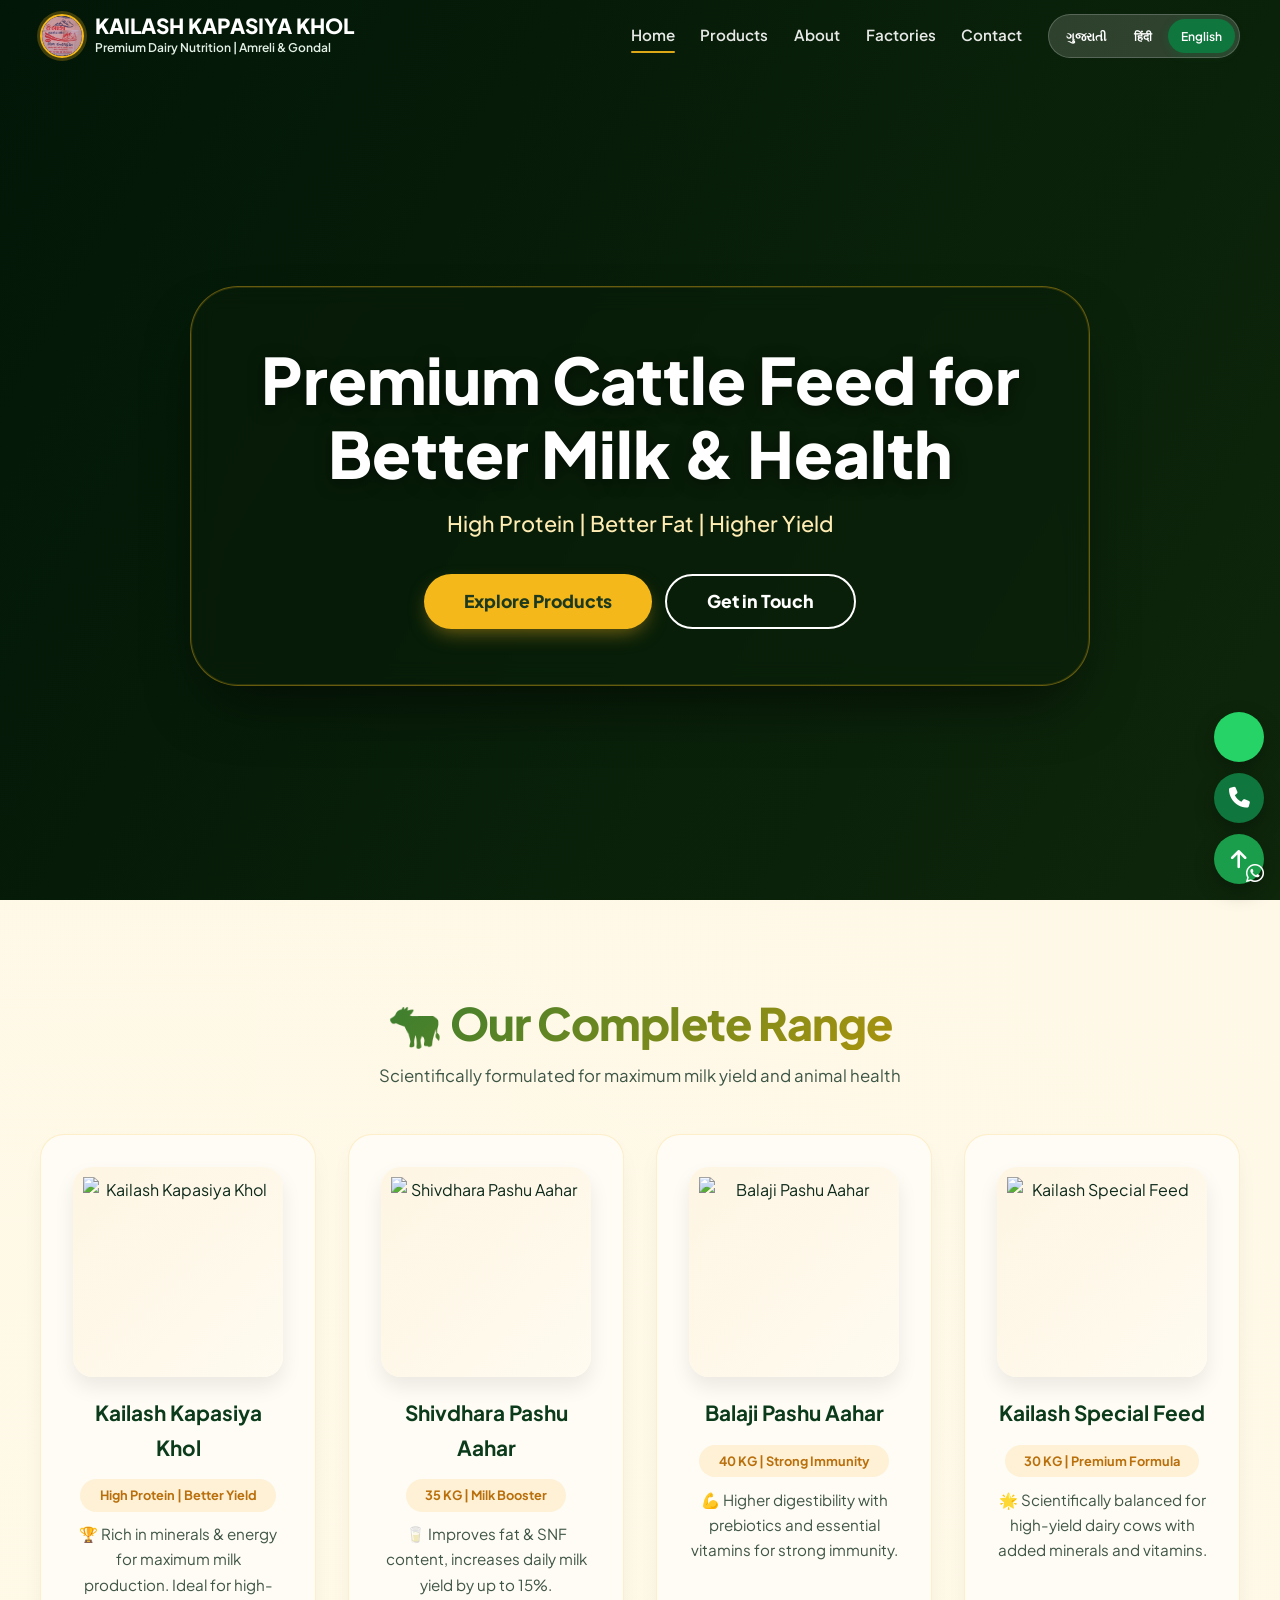
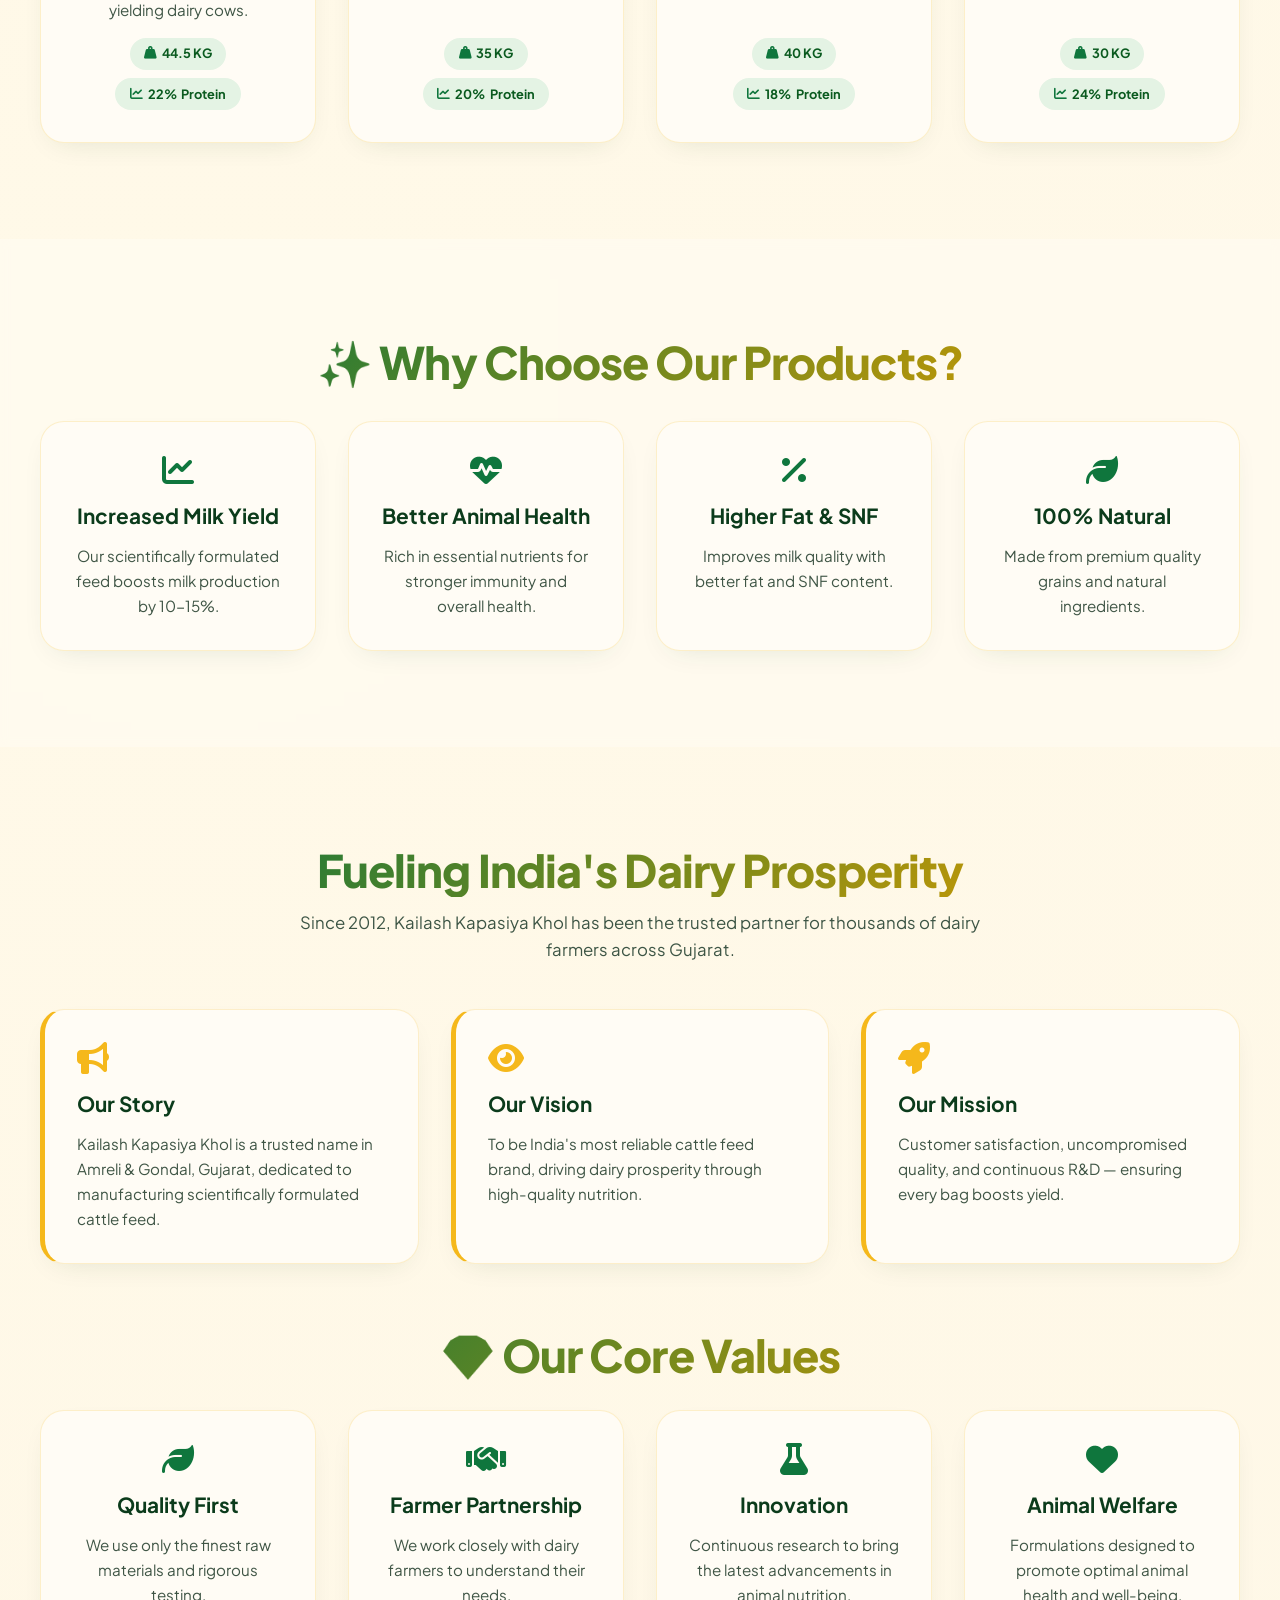
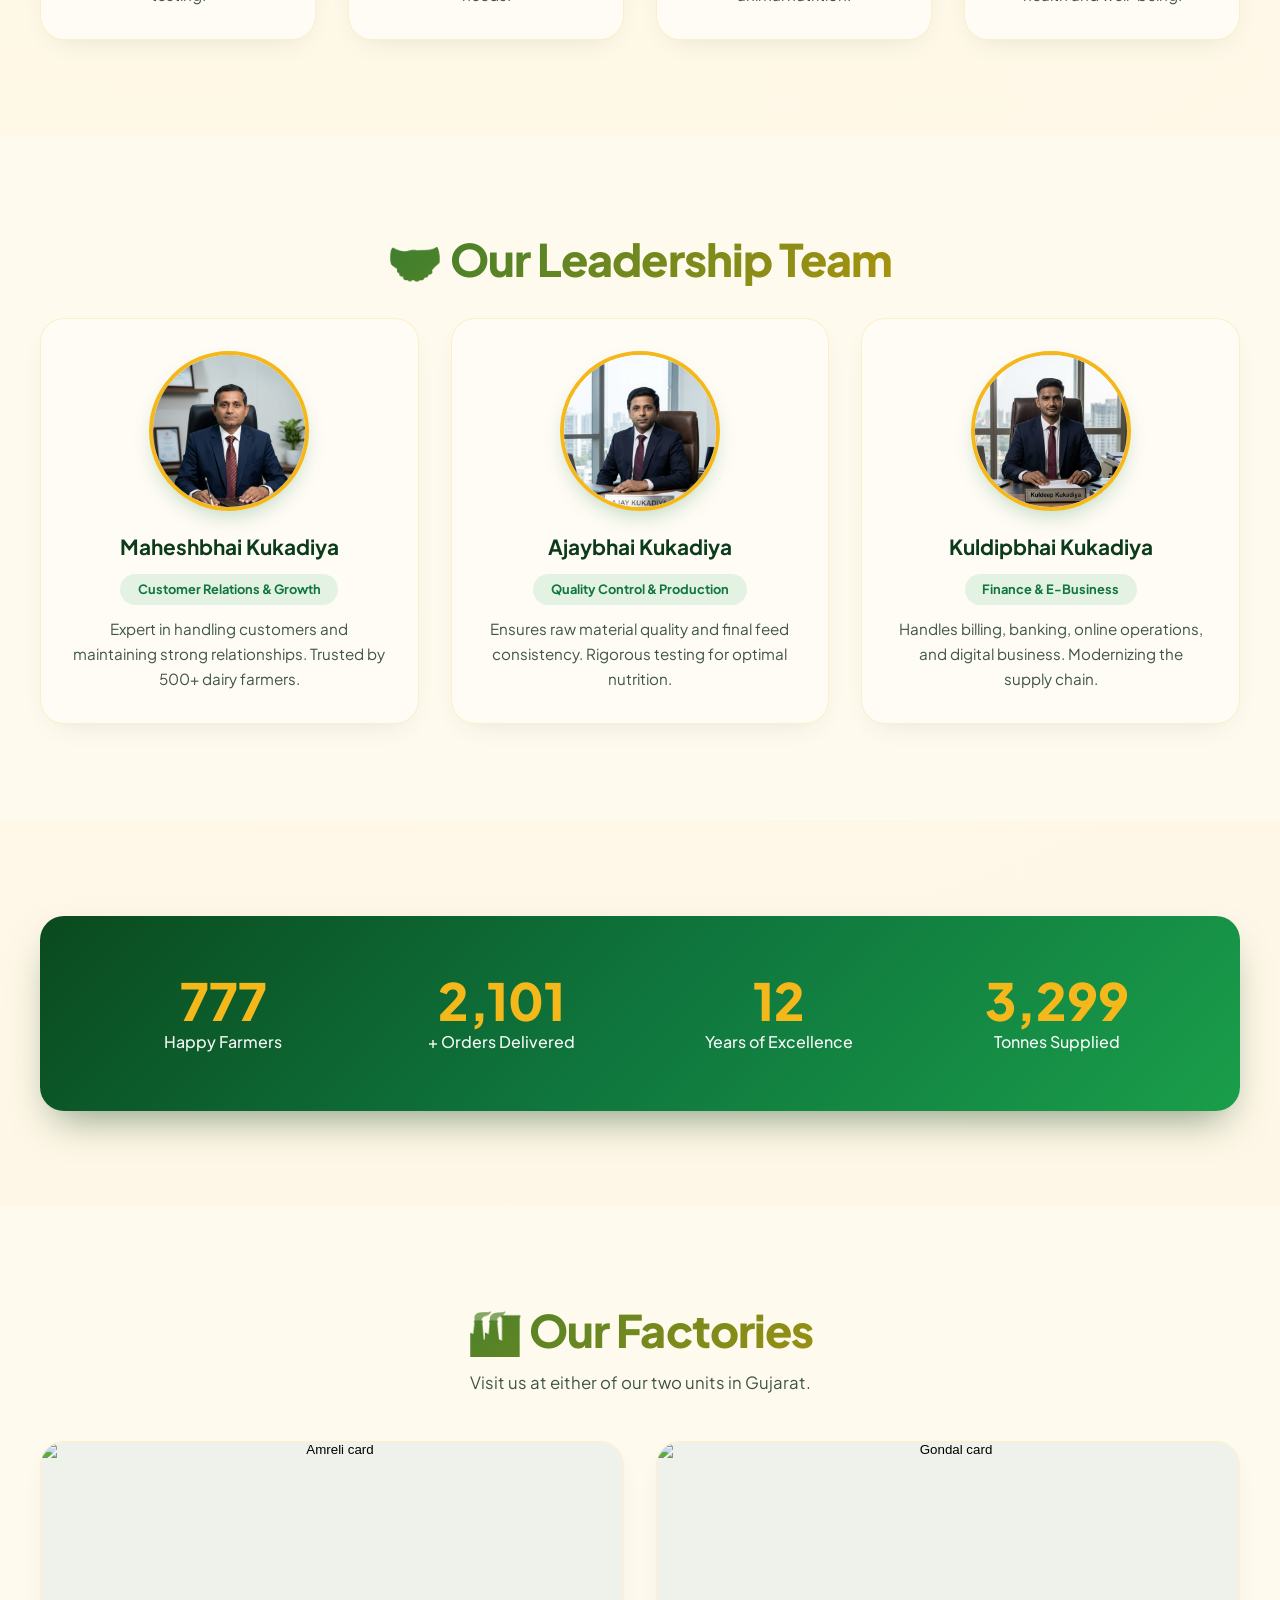
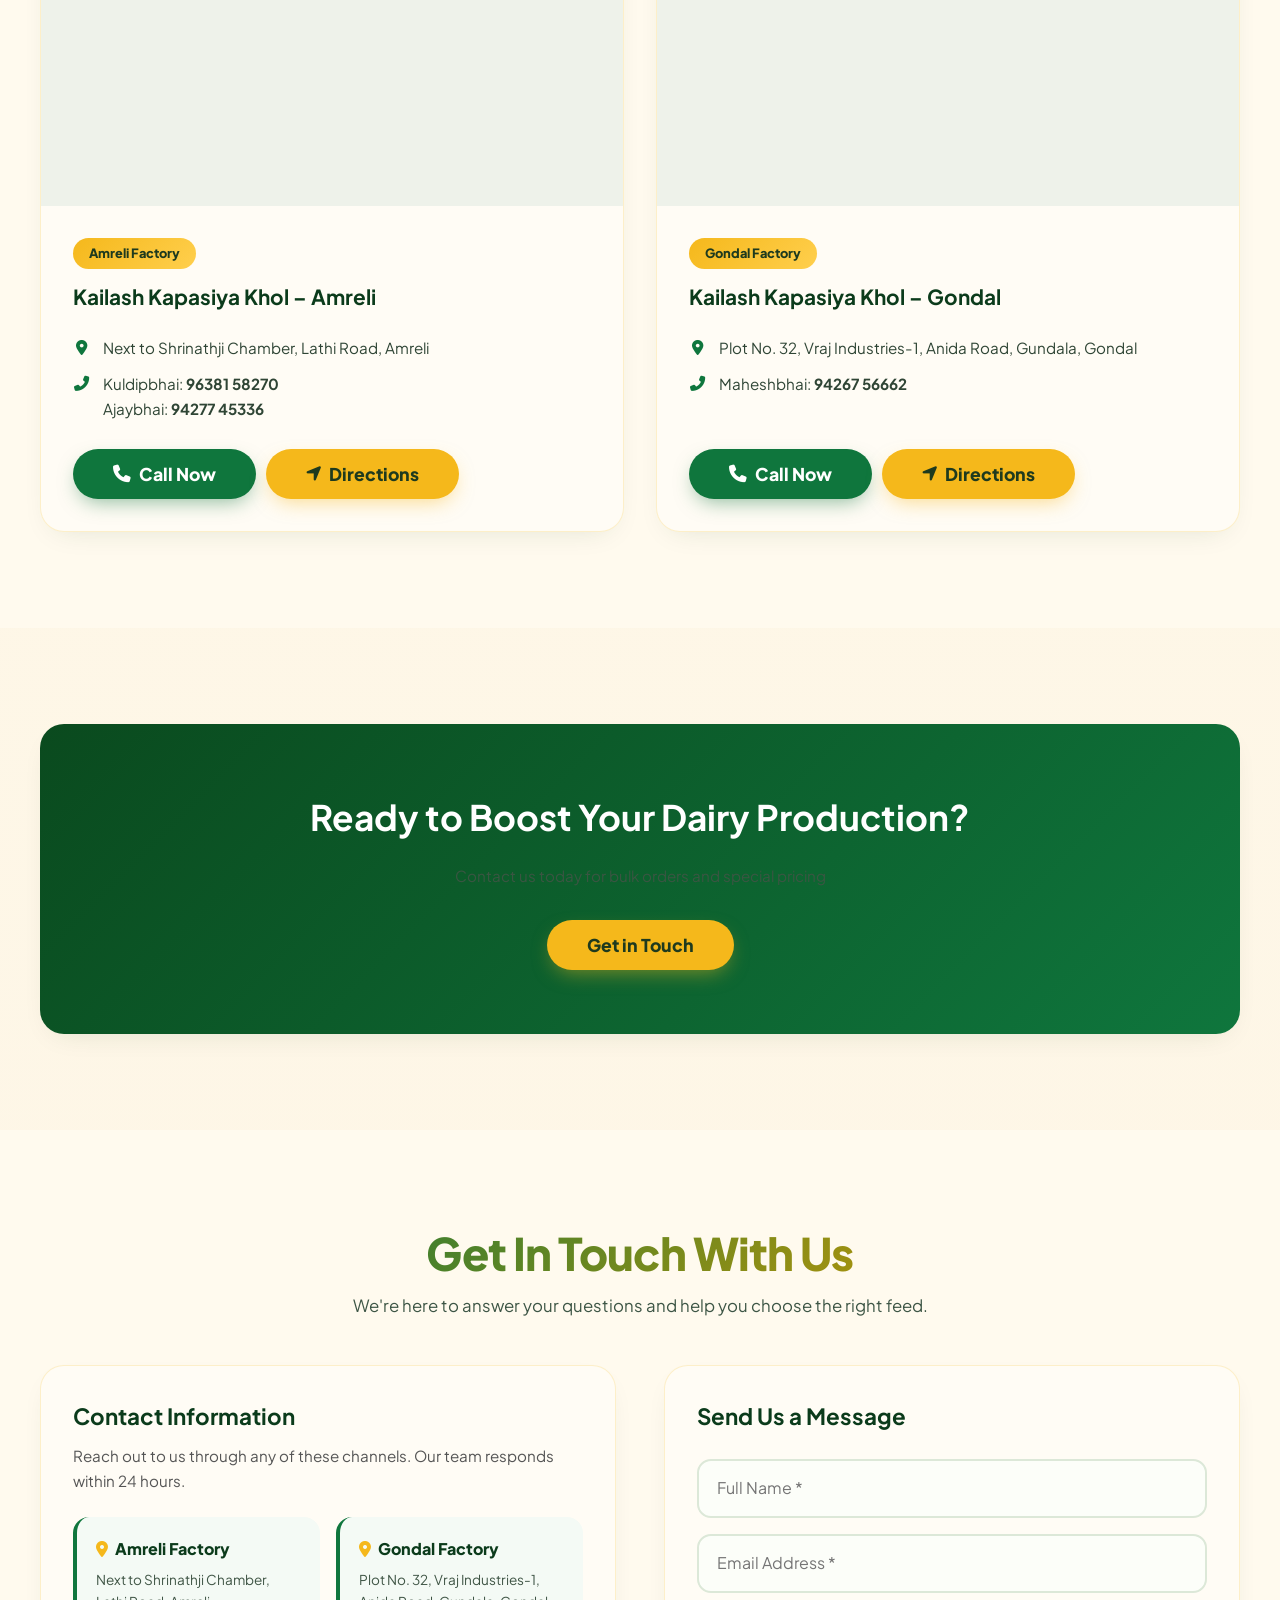
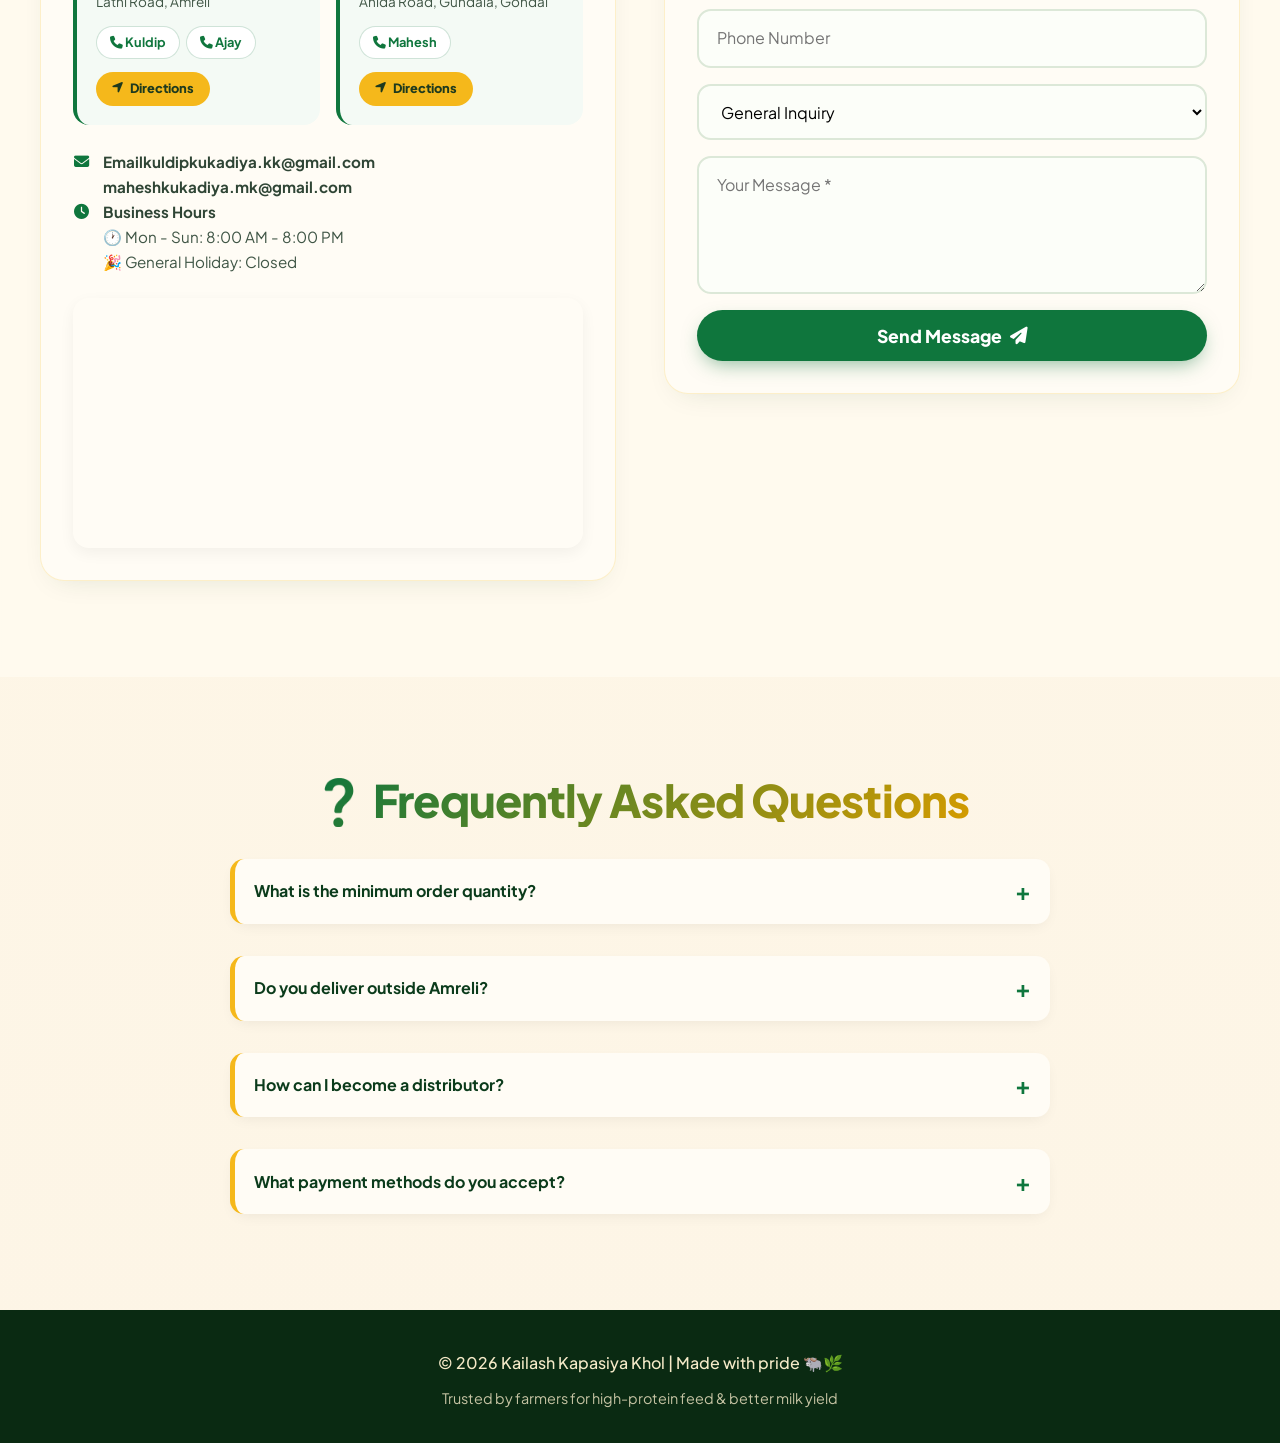
==== commit 75b793d9: "Update index.html" ====
--- a/index.html
+++ b/index.html
@@ -97,7 +97,7 @@
 .nav.solid .burger{color:var(--g)}
 
 /* =========================================
-   HERO
+   HERO (Cow/Buffalo & Feed themed)
    ========================================= */
 .hero{
   min-height:100vh;min-height:100svh;
@@ -113,10 +113,21 @@
 }
 .hero-bg.active{opacity:1;z-index:1;animation:kenBurns 20s infinite alternate}
 @keyframes kenBurns{0%{transform:scale(1.05)}100%{transform:scale(1.15)}}
-.hero-bg:nth-child(1){background-image:linear-gradient(120deg,rgba(0,20,5,.8),rgba(15,40,10,.85)),url('https://images.pexels.com/photos/1405926/pexels-photo-1405926.jpeg?auto=compress&cs=tinysrgb&w=1600')}
-.hero-bg:nth-child(2){background-image:linear-gradient(120deg,rgba(0,20,5,.8),rgba(15,40,10,.85)),url('https://images.pexels.com/photos/422218/pexels-photo-422218.jpeg?auto=compress&cs=tinysrgb&w=1600')}
-.hero-bg:nth-child(3){background-image:linear-gradient(120deg,rgba(0,20,5,.8),rgba(15,40,10,.85)),url('https://images.pexels.com/photos/7750322/pexels-photo-7750322.jpeg?auto=compress&cs=tinysrgb&w=1600')}
-.hero-bg:nth-child(4){background-image:linear-gradient(120deg,rgba(0,20,5,.8),rgba(15,40,10,.85)),url('https://images.pexels.com/photos/97533/pexels-photo-97533.jpeg?auto=compress&cs=tinysrgb&w=1600')}
+
+/* 100% Cow / Buffalo / Feed images */
+.hero-bg:nth-child(1){
+  background-image:linear-gradient(120deg,rgba(0,20,5,.8),rgba(15,40,10,.85)),url('https://images.pexels.com/photos/1383281/pexels-photo-1383281.jpeg?auto=compress&cs=tinysrgb&w=1600');
+}
+.hero-bg:nth-child(2){
+  background-image:linear-gradient(120deg,rgba(0,20,5,.8),rgba(15,40,10,.85)),url('https://images.pexels.com/photos/1431326/pexels-photo-1431326.jpeg?auto=compress&cs=tinysrgb&w=1600');
+}
+.hero-bg:nth-child(3){
+  background-image:linear-gradient(120deg,rgba(0,20,5,.8),rgba(15,40,10,.85)),url('https://images.pexels.com/photos/1301885/pexels-photo-1301885.jpeg?auto=compress&cs=tinysrgb&w=1600');
+}
+.hero-bg:nth-child(4){
+  background-image:linear-gradient(120deg,rgba(0,20,5,.8),rgba(15,40,10,.85)),url('https://images.pexels.com/photos/2255459/pexels-photo-2255459.jpeg?auto=compress&cs=tinysrgb&w=1600');
+}
+
 .hero-box{
   position:relative;z-index:2;max-width:900px;margin:0 auto;width:100%;
   background:rgba(10,30,10,.45);
@@ -370,29 +381,48 @@
   <h2 class="title" data-key="productsTitle">🐄 Our Complete Range</h2>
   <p class="sub" data-key="productsHeroSub">Scientifically formulated for maximum milk yield and animal health</p>
   <div class="grid g4">
+   <!-- Product 1 -->
    <article class="card prod">
-     <div class="pimg"><img src="khol.jpeg" alt="Kailash Kapasiya Khol" loading="lazy"></div>
+     <div class="pimg">
+       <!-- Cow eating feed -->
+       <img src="https://images.pexels.com/photos/1431326/pexels-photo-1431326.jpeg?auto=compress&cs=tinysrgb&w=400" alt="Kailash Kapasiya Khol" loading="lazy">
+     </div>
      <h3 data-key="prod1Name">Kailash Kapasiya Khol</h3>
      <span class="tag" data-key="prod1Tag"></span>
      <p data-key="prod1Desc"></p>
      <div class="specs"><span><i class="fas fa-weight-hanging"></i>44.5 KG</span><span><i class="fas fa-chart-line"></i>22% <b data-key="protein">Protein</b></span></div>
    </article>
+   
+   <!-- Product 2 -->
    <article class="card prod">
-     <div class="pimg"><img src="shivdhara.jpeg" alt="Shivdhara Pashu Aahar" loading="lazy"></div>
+     <div class="pimg">
+       <!-- Buffalo feeding -->
+       <img src="https://images.pexels.com/photos/1301885/pexels-photo-1301885.jpeg?auto=compress&cs=tinysrgb&w=400" alt="Shivdhara Pashu Aahar" loading="lazy">
+     </div>
      <h3 data-key="prod2Name"></h3>
      <span class="tag" data-key="prod2Tag"></span>
      <p data-key="prod2Desc"></p>
      <div class="specs"><span><i class="fas fa-weight-hanging"></i>35 KG</span><span><i class="fas fa-chart-line"></i>20% <b data-key="protein">Protein</b></span></div>
    </article>
+   
+   <!-- Product 3 -->
    <article class="card prod">
-     <div class="pimg"><img src="balaji.jpeg" alt="Balaji Pashu Aahar" loading="lazy"></div>
+     <div class="pimg">
+       <!-- Cattle feed raw material -->
+       <img src="https://images.pexels.com/photos/2255459/pexels-photo-2255459.jpeg?auto=compress&cs=tinysrgb&w=400" alt="Balaji Pashu Aahar" loading="lazy">
+     </div>
      <h3 data-key="prod3Name"></h3>
      <span class="tag" data-key="prod3Tag"></span>
      <p data-key="prod3Desc"></p>
      <div class="specs"><span><i class="fas fa-weight-hanging"></i>40 KG</span><span><i class="fas fa-chart-line"></i>18% <b data-key="protein">Protein</b></span></div>
    </article>
+   
+   <!-- Product 4 -->
    <article class="card prod">
-     <div class="pimg"><img src="makaybhushu.jpeg" alt="Kailash Special Feed" loading="lazy"></div>
+     <div class="pimg">
+       <!-- Cow in field -->
+       <img src="https://images.pexels.com/photos/1383281/pexels-photo-1383281.jpeg?auto=compress&cs=tinysrgb&w=400" alt="Kailash Special Feed" loading="lazy">
+     </div>
      <h3 data-key="prod4Name"></h3>
      <span class="tag" data-key="prod4Tag"></span>
      <p data-key="prod4Desc"></p>
@@ -483,7 +513,9 @@
   <div class="grid g2">
    <!-- AMRELI -->
    <article class="card fac">
-    <button class="shot" data-zoom="card_shiv_amreli.jpg" aria-label="View card"><img src="card_shiv_amreli.jpg" alt="Amreli card" loading="lazy"></button>
+    <button class="shot" data-zoom="card_shiv_amreli.jpg" aria-label="View card">
+      <img src="card_shiv_amreli.jpg" alt="Amreli card" loading="lazy">
+    </button>
     <div class="body">
      <span class="badge" data-key="fac1Badge">Amreli Factory</span>
      <h3 data-key="fac1Name">Kailash Kapasiya Khol – Amreli</h3>
@@ -497,7 +529,9 @@
    </article>
    <!-- GONDAL -->
    <article class="card fac">
-    <button class="shot" data-zoom="card_kailash_gondal.jpg" aria-label="View card"><img src="card_kailash_gondal.jpg" alt="Gondal card" loading="lazy"></button>
+    <button class="shot" data-zoom="card_kailash_gondal.jpg" aria-label="View card">
+      <img src="card_kailash_gondal.jpg" alt="Gondal card" loading="lazy">
+    </button>
     <div class="body">
      <span class="badge" data-key="fac2Badge">Gondal Factory</span>
      <h3 data-key="fac2Name">Kailash Kapasiya Khol – Gondal</h3>
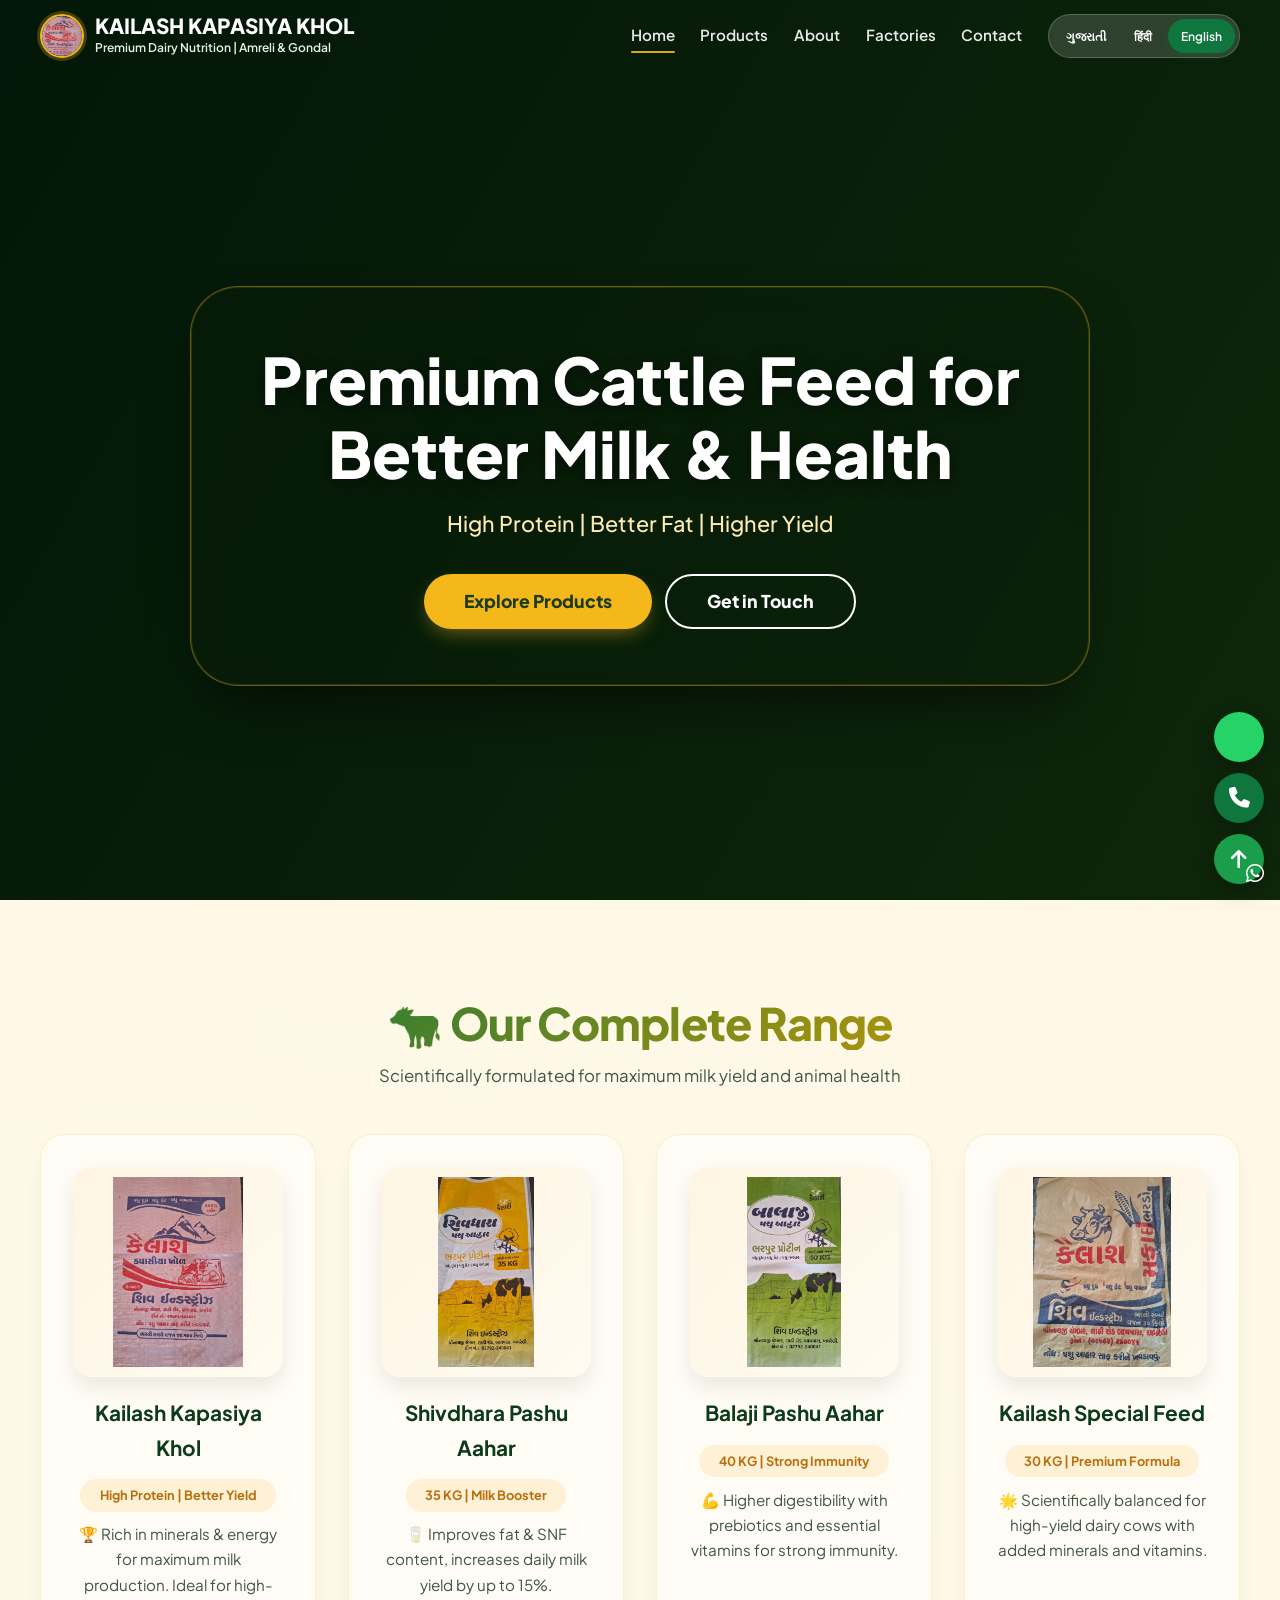
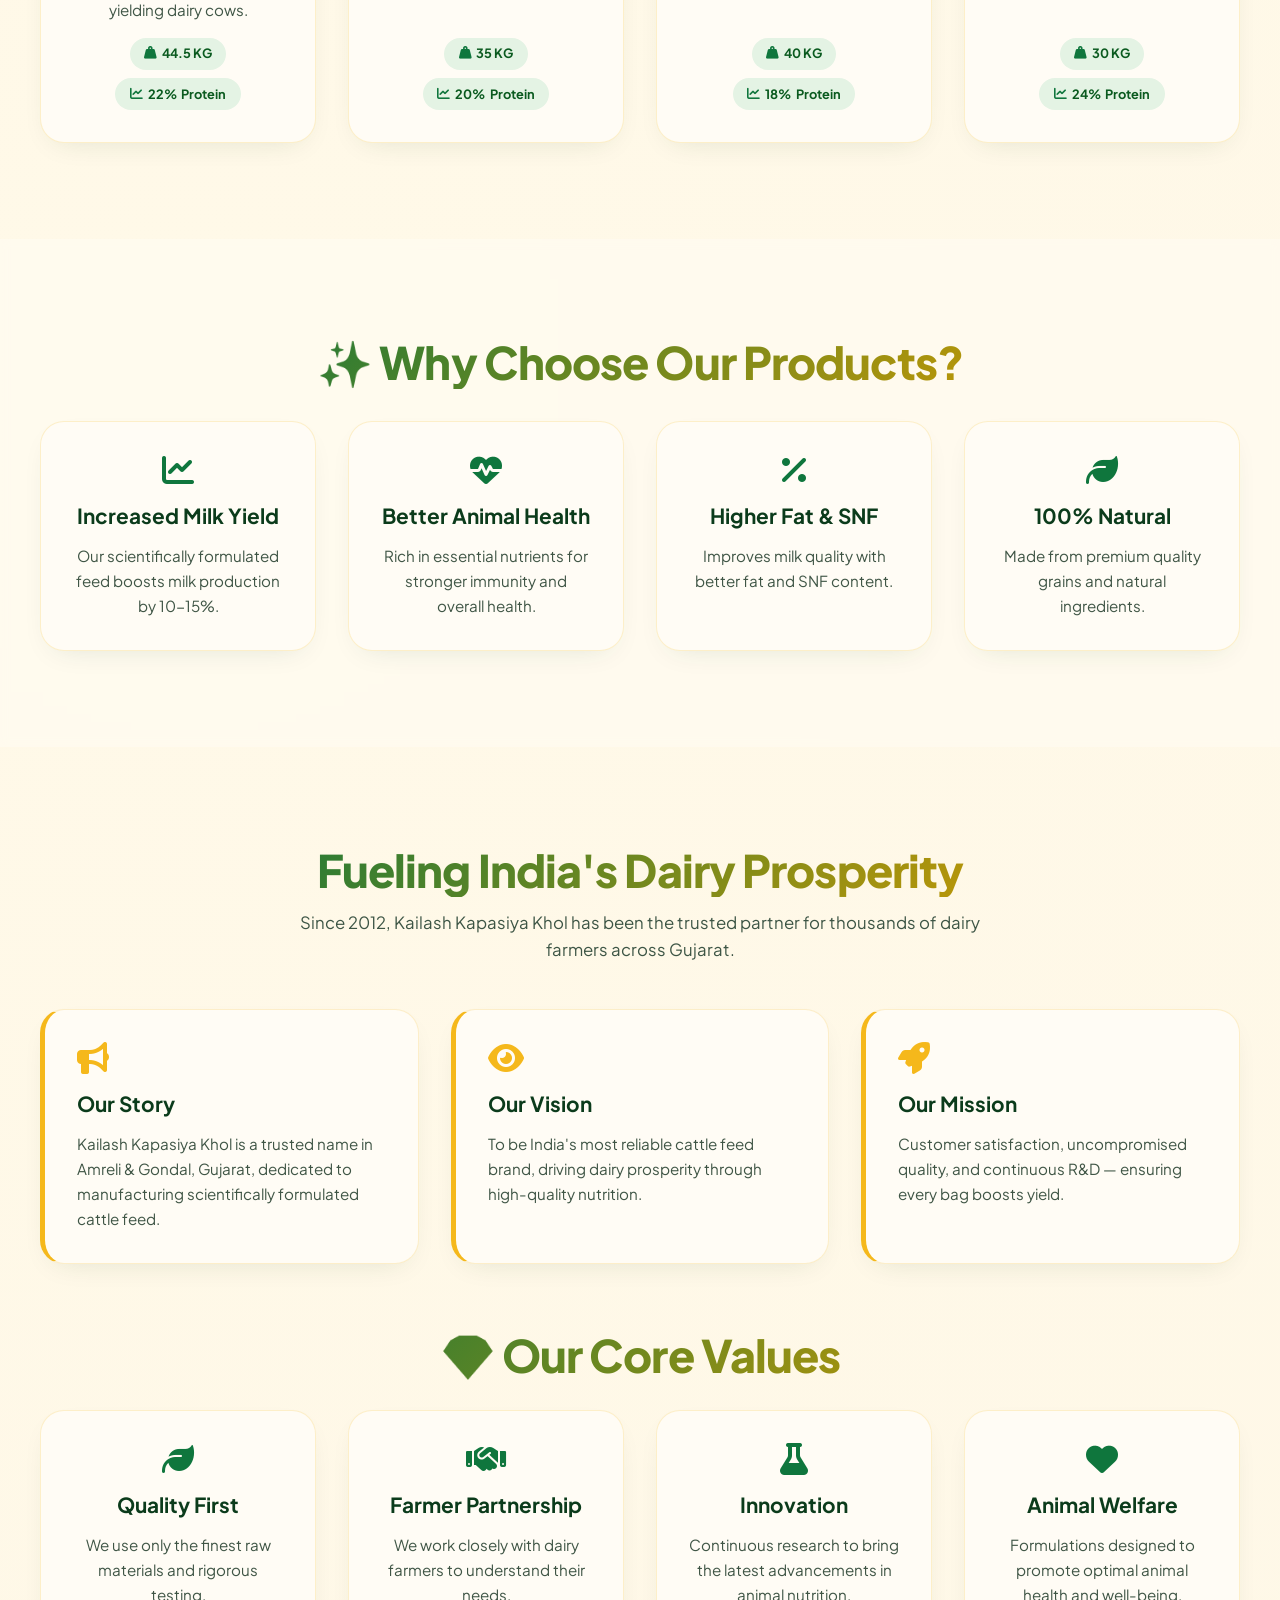
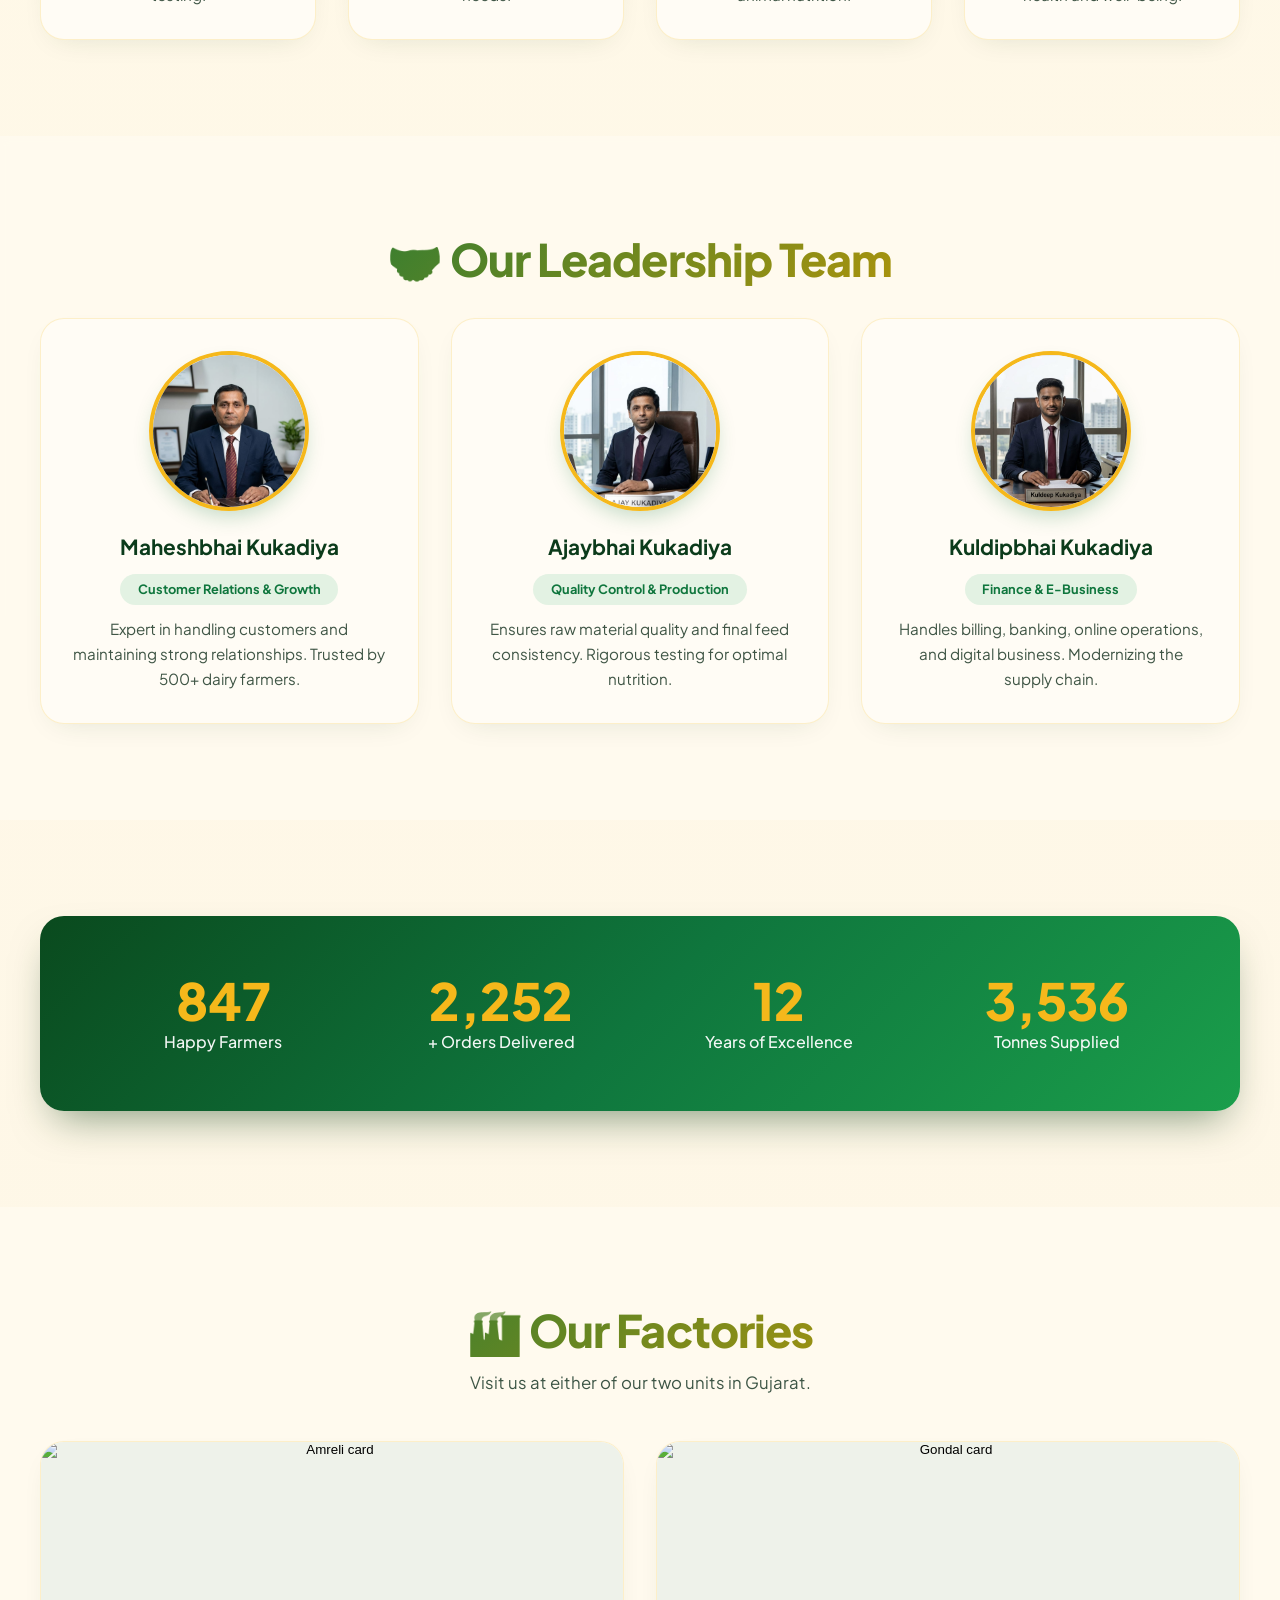
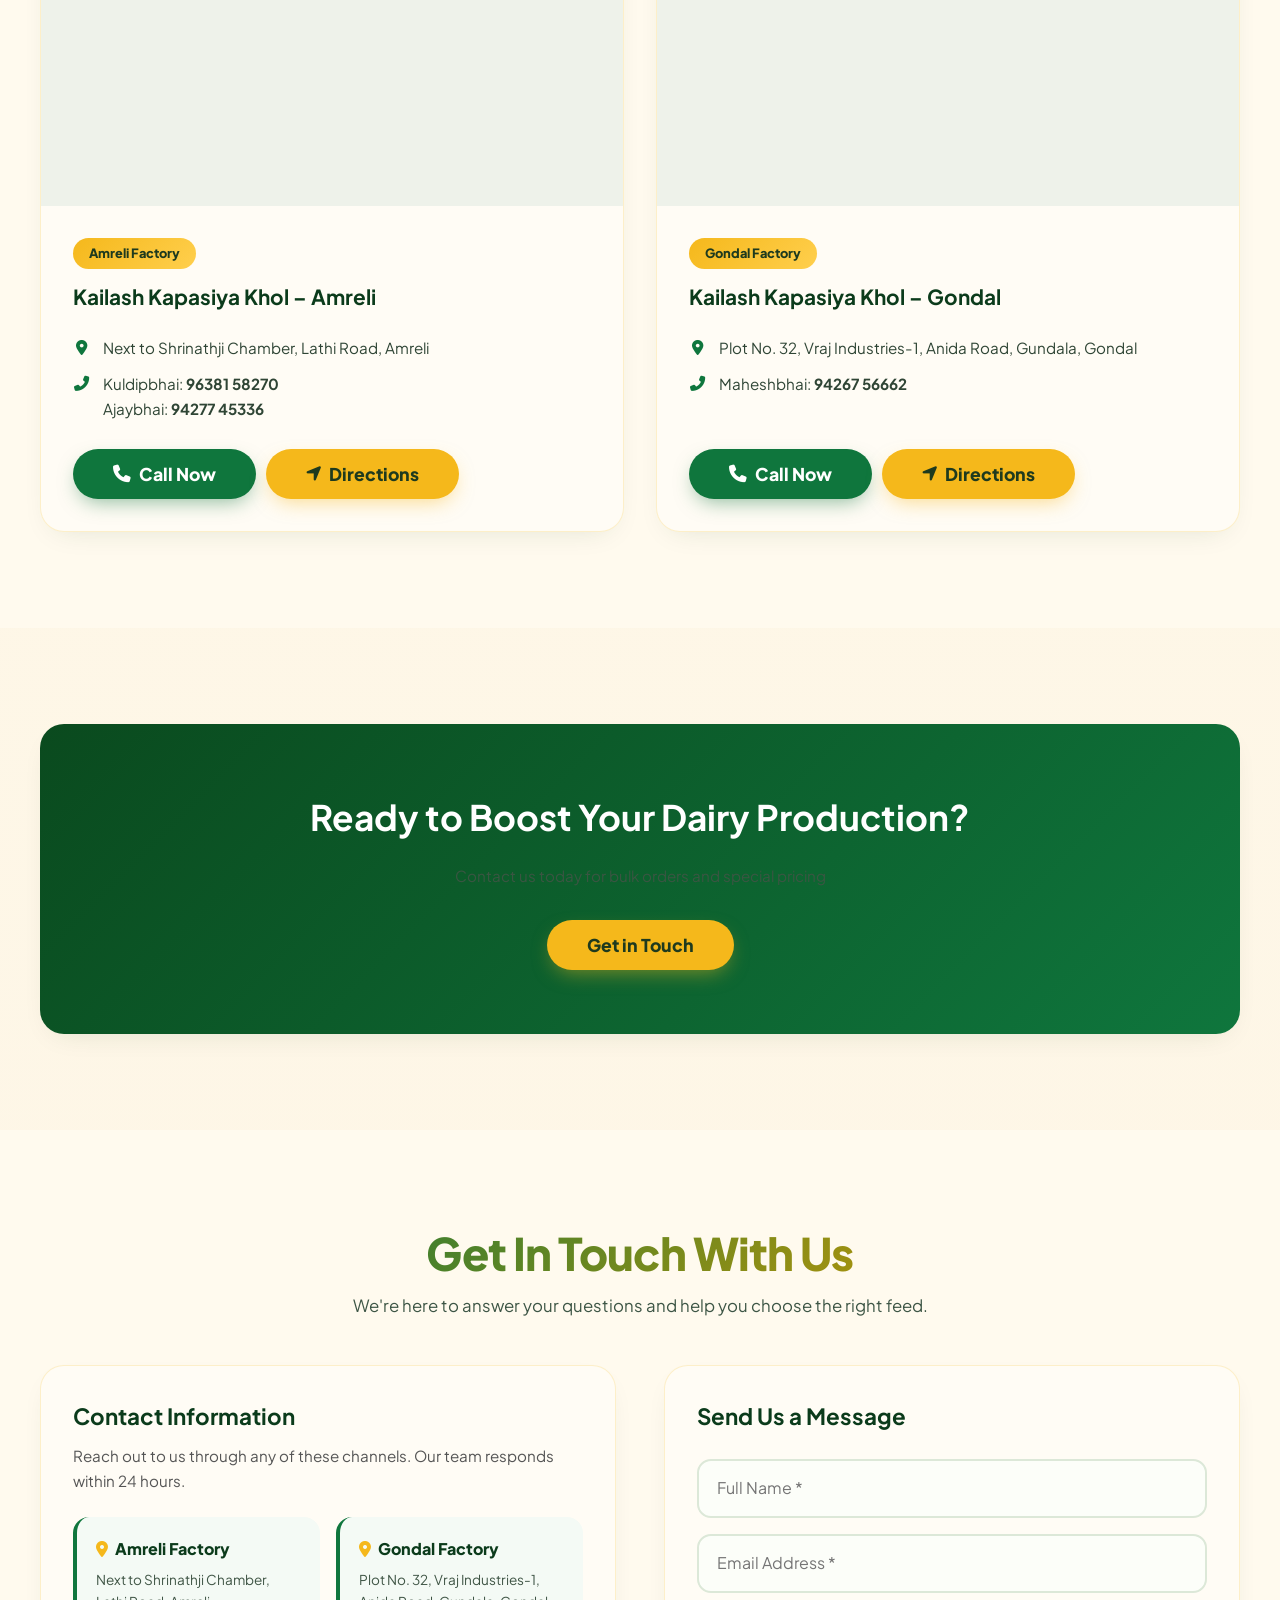
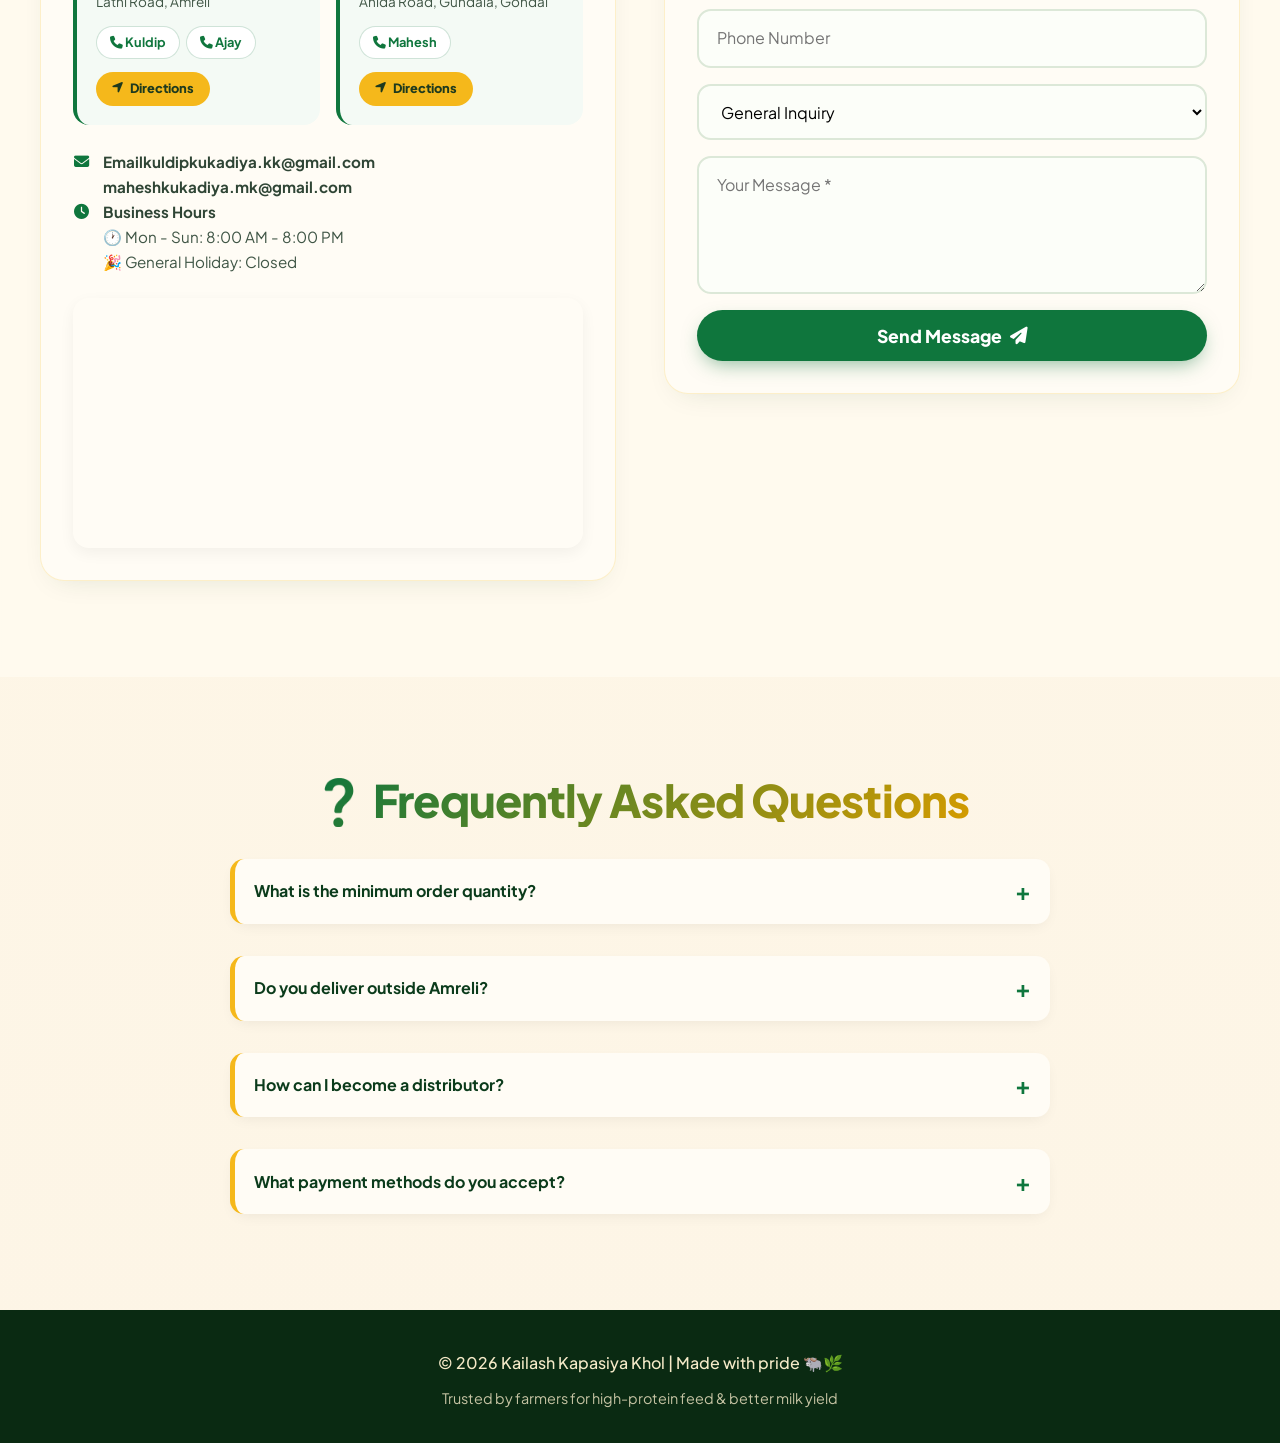
==== commit 06fdff27: "Update index.html" ====
--- a/index.html
+++ b/index.html
@@ -47,9 +47,7 @@
 .sub{text-align:center;max-width:680px;margin:0 auto clamp(1.8rem,5vw,2.8rem);color:#3d5545;font-size:clamp(.92rem,2.8vw,1.05rem);font-weight:400}
 .alt{background:rgba(255,251,240,.75);backdrop-filter:blur(4px)}
 
-/* =========================================
-   HEADER (Fixed & Responsive)
-   ========================================= */
+/* HEADER */
 .nav{
   position:fixed;top:0;left:0;right:0;z-index:1000;
   background:transparent;
@@ -96,9 +94,7 @@
 .burger{display:none;background:none;border:0;font-size:1.5rem;color:#fff;cursor:pointer;width:44px;height:44px;transition:transform .2s;display:none;place-items:center}
 .nav.solid .burger{color:var(--g)}
 
-/* =========================================
-   HERO (Cow/Buffalo & Feed themed)
-   ========================================= */
+/* HERO */
 .hero{
   min-height:100vh;min-height:100svh;
   display:flex;align-items:center;justify-content:center;text-align:center;
@@ -108,26 +104,11 @@
 .hero-bg{
   position:absolute;inset:0;z-index:0;
   background-size:cover;background-position:center;
-  opacity:0;transition:opacity 1.8s ease-in-out;
   transform:scale(1.05);
-}
-.hero-bg.active{opacity:1;z-index:1;animation:kenBurns 20s infinite alternate}
+  animation:kenBurns 20s infinite alternate;
+  background-image:linear-gradient(120deg,rgba(0,20,5,.8),rgba(15,40,10,.85)),url('https://images.pexels.com/photos/97533/pexels-photo-97533.jpeg?auto=compress&cs=tinysrgb&w=1600');
+}
 @keyframes kenBurns{0%{transform:scale(1.05)}100%{transform:scale(1.15)}}
-
-/* 100% Cow / Buffalo / Feed images */
-.hero-bg:nth-child(1){
-  background-image:linear-gradient(120deg,rgba(0,20,5,.8),rgba(15,40,10,.85)),url('https://images.pexels.com/photos/1383281/pexels-photo-1383281.jpeg?auto=compress&cs=tinysrgb&w=1600');
-}
-.hero-bg:nth-child(2){
-  background-image:linear-gradient(120deg,rgba(0,20,5,.8),rgba(15,40,10,.85)),url('https://images.pexels.com/photos/1431326/pexels-photo-1431326.jpeg?auto=compress&cs=tinysrgb&w=1600');
-}
-.hero-bg:nth-child(3){
-  background-image:linear-gradient(120deg,rgba(0,20,5,.8),rgba(15,40,10,.85)),url('https://images.pexels.com/photos/1301885/pexels-photo-1301885.jpeg?auto=compress&cs=tinysrgb&w=1600');
-}
-.hero-bg:nth-child(4){
-  background-image:linear-gradient(120deg,rgba(0,20,5,.8),rgba(15,40,10,.85)),url('https://images.pexels.com/photos/2255459/pexels-photo-2255459.jpeg?auto=compress&cs=tinysrgb&w=1600');
-}
-
 .hero-box{
   position:relative;z-index:2;max-width:900px;margin:0 auto;width:100%;
   background:rgba(10,30,10,.45);
@@ -158,9 +139,7 @@
 .btn.o{background:transparent;color:#fff;border:2px solid #fff;box-shadow:none}
 .btn.o:hover{background:#fff;color:var(--g)}
 
-/* =========================================
-   GRIDS & CARDS
-   ========================================= */
+/* GRIDS & CARDS */
 .grid{display:grid;gap:clamp(1.2rem,3vw,2rem)}
 .g4{grid-template-columns:repeat(4,1fr)}
 .g3{grid-template-columns:repeat(3,1fr)}
@@ -274,17 +253,13 @@
 .lb img{max-height:90vh;max-width:100%;border-radius:16px}
 .lb button{position:absolute;top:max(1rem,env(safe-area-inset-top));right:1.2rem;background:#fff;border:0;width:44px;height:44px;border-radius:50%;font-size:1.2rem;cursor:pointer}
 
-/* =========================================
-   RESPONSIVE DESIGN (Tablet & Mobile)
-   ========================================= */
+/* RESPONSIVE */
 @media(max-width:1024px){
   .g4{grid-template-columns:repeat(2,1fr)}
   .g3{grid-template-columns:repeat(2,1fr)}
-  .strip{grid-template-columns:repeat(2,1fr)}
   .contact{grid-template-columns:1fr}
   .stats{grid-template-columns:repeat(2,1fr);gap:2rem}
 }
-
 @media(max-width:920px){
   .burger{display:grid}
   .menu{
@@ -305,16 +280,13 @@
   .menu a.lnk::after{display:none}
   .lang{justify-content:center;gap:.5rem;background:#e8f3ea;border:1px solid #d0e5d4}
   .lang button{flex:1;padding:.6rem;color:#1f3b1f}
-  
   .nav .wrap{height:64px}
   .hero h1{font-size:clamp(1.8rem,6vw,2.5rem)}
   .hero p{font-size:1rem}
   .hero-box{padding:1.5rem 1rem}
 }
-
 @media(max-width:640px){
   .g4,.g3,.g2{grid-template-columns:1fr}
-  .strip{grid-template-columns:1fr}
   .stats{grid-template-columns:1fr;gap:1.5rem}
   .form{grid-template-columns:1fr}
   .btn{width:100%;max-width:340px}
@@ -359,11 +331,8 @@
 </header>
 
 <main>
-<!-- HERO -->
+<!-- HERO with single buffalo background -->
 <section class="hero" id="home">
- <div class="hero-bg active"></div>
- <div class="hero-bg"></div>
- <div class="hero-bg"></div>
  <div class="hero-bg"></div>
  <div class="hero-box">
   <h1 data-key="heroTitle">Premium Cattle Feed for <span>Better Milk & Health</span></h1>
@@ -381,48 +350,29 @@
   <h2 class="title" data-key="productsTitle">🐄 Our Complete Range</h2>
   <p class="sub" data-key="productsHeroSub">Scientifically formulated for maximum milk yield and animal health</p>
   <div class="grid g4">
-   <!-- Product 1 -->
    <article class="card prod">
-     <div class="pimg">
-       <!-- Cow eating feed -->
-       <img src="https://images.pexels.com/photos/1431326/pexels-photo-1431326.jpeg?auto=compress&cs=tinysrgb&w=400" alt="Kailash Kapasiya Khol" loading="lazy">
-     </div>
+     <div class="pimg"><img src="khol.jpeg" alt="Kailash Kapasiya Khol" loading="lazy"></div>
      <h3 data-key="prod1Name">Kailash Kapasiya Khol</h3>
      <span class="tag" data-key="prod1Tag"></span>
      <p data-key="prod1Desc"></p>
      <div class="specs"><span><i class="fas fa-weight-hanging"></i>44.5 KG</span><span><i class="fas fa-chart-line"></i>22% <b data-key="protein">Protein</b></span></div>
    </article>
-   
-   <!-- Product 2 -->
    <article class="card prod">
-     <div class="pimg">
-       <!-- Buffalo feeding -->
-       <img src="https://images.pexels.com/photos/1301885/pexels-photo-1301885.jpeg?auto=compress&cs=tinysrgb&w=400" alt="Shivdhara Pashu Aahar" loading="lazy">
-     </div>
+     <div class="pimg"><img src="shivdhara.jpeg" alt="Shivdhara Pashu Aahar" loading="lazy"></div>
      <h3 data-key="prod2Name"></h3>
      <span class="tag" data-key="prod2Tag"></span>
      <p data-key="prod2Desc"></p>
      <div class="specs"><span><i class="fas fa-weight-hanging"></i>35 KG</span><span><i class="fas fa-chart-line"></i>20% <b data-key="protein">Protein</b></span></div>
    </article>
-   
-   <!-- Product 3 -->
    <article class="card prod">
-     <div class="pimg">
-       <!-- Cattle feed raw material -->
-       <img src="https://images.pexels.com/photos/2255459/pexels-photo-2255459.jpeg?auto=compress&cs=tinysrgb&w=400" alt="Balaji Pashu Aahar" loading="lazy">
-     </div>
+     <div class="pimg"><img src="balaji.jpeg" alt="Balaji Pashu Aahar" loading="lazy"></div>
      <h3 data-key="prod3Name"></h3>
      <span class="tag" data-key="prod3Tag"></span>
      <p data-key="prod3Desc"></p>
      <div class="specs"><span><i class="fas fa-weight-hanging"></i>40 KG</span><span><i class="fas fa-chart-line"></i>18% <b data-key="protein">Protein</b></span></div>
    </article>
-   
-   <!-- Product 4 -->
    <article class="card prod">
-     <div class="pimg">
-       <!-- Cow in field -->
-       <img src="https://images.pexels.com/photos/1383281/pexels-photo-1383281.jpeg?auto=compress&cs=tinysrgb&w=400" alt="Kailash Special Feed" loading="lazy">
-     </div>
+     <div class="pimg"><img src="makaybhushu.jpeg" alt="Kailash Special Feed" loading="lazy"></div>
      <h3 data-key="prod4Name"></h3>
      <span class="tag" data-key="prod4Tag"></span>
      <p data-key="prod4Desc"></p>
@@ -513,9 +463,7 @@
   <div class="grid g2">
    <!-- AMRELI -->
    <article class="card fac">
-    <button class="shot" data-zoom="card_shiv_amreli.jpg" aria-label="View card">
-      <img src="card_shiv_amreli.jpg" alt="Amreli card" loading="lazy">
-    </button>
+    <button class="shot" data-zoom="card_shiv_amreli.jpg" aria-label="View card"><img src="card_shiv_amreli.jpg" alt="Amreli card" loading="lazy"></button>
     <div class="body">
      <span class="badge" data-key="fac1Badge">Amreli Factory</span>
      <h3 data-key="fac1Name">Kailash Kapasiya Khol – Amreli</h3>
@@ -529,9 +477,7 @@
    </article>
    <!-- GONDAL -->
    <article class="card fac">
-    <button class="shot" data-zoom="card_kailash_gondal.jpg" aria-label="View card">
-      <img src="card_kailash_gondal.jpg" alt="Gondal card" loading="lazy">
-    </button>
+    <button class="shot" data-zoom="card_kailash_gondal.jpg" aria-label="View card"><img src="card_kailash_gondal.jpg" alt="Gondal card" loading="lazy"></button>
     <div class="body">
      <span class="badge" data-key="fac2Badge">Gondal Factory</span>
      <h3 data-key="fac2Name">Kailash Kapasiya Khol – Gondal</h3>
@@ -957,16 +903,6 @@
 onScroll();
 $('#top').onclick = () => scrollTo({ top: 0 });
 
-// Hero background slider
-let heroIdx = 0;
-const heroBgs = $$('.hero-bg');
-function nextHero(){
-  heroBgs[heroIdx].classList.remove('active');
-  heroIdx = (heroIdx + 1) % heroBgs.length;
-  heroBgs[heroIdx].classList.add('active');
-}
-setInterval(nextHero, 5000);
-
 // counters
 function count(el){
   const end = +el.dataset.count, suf = el.dataset.suffix || '', d = 1600, t0 = performance.now();
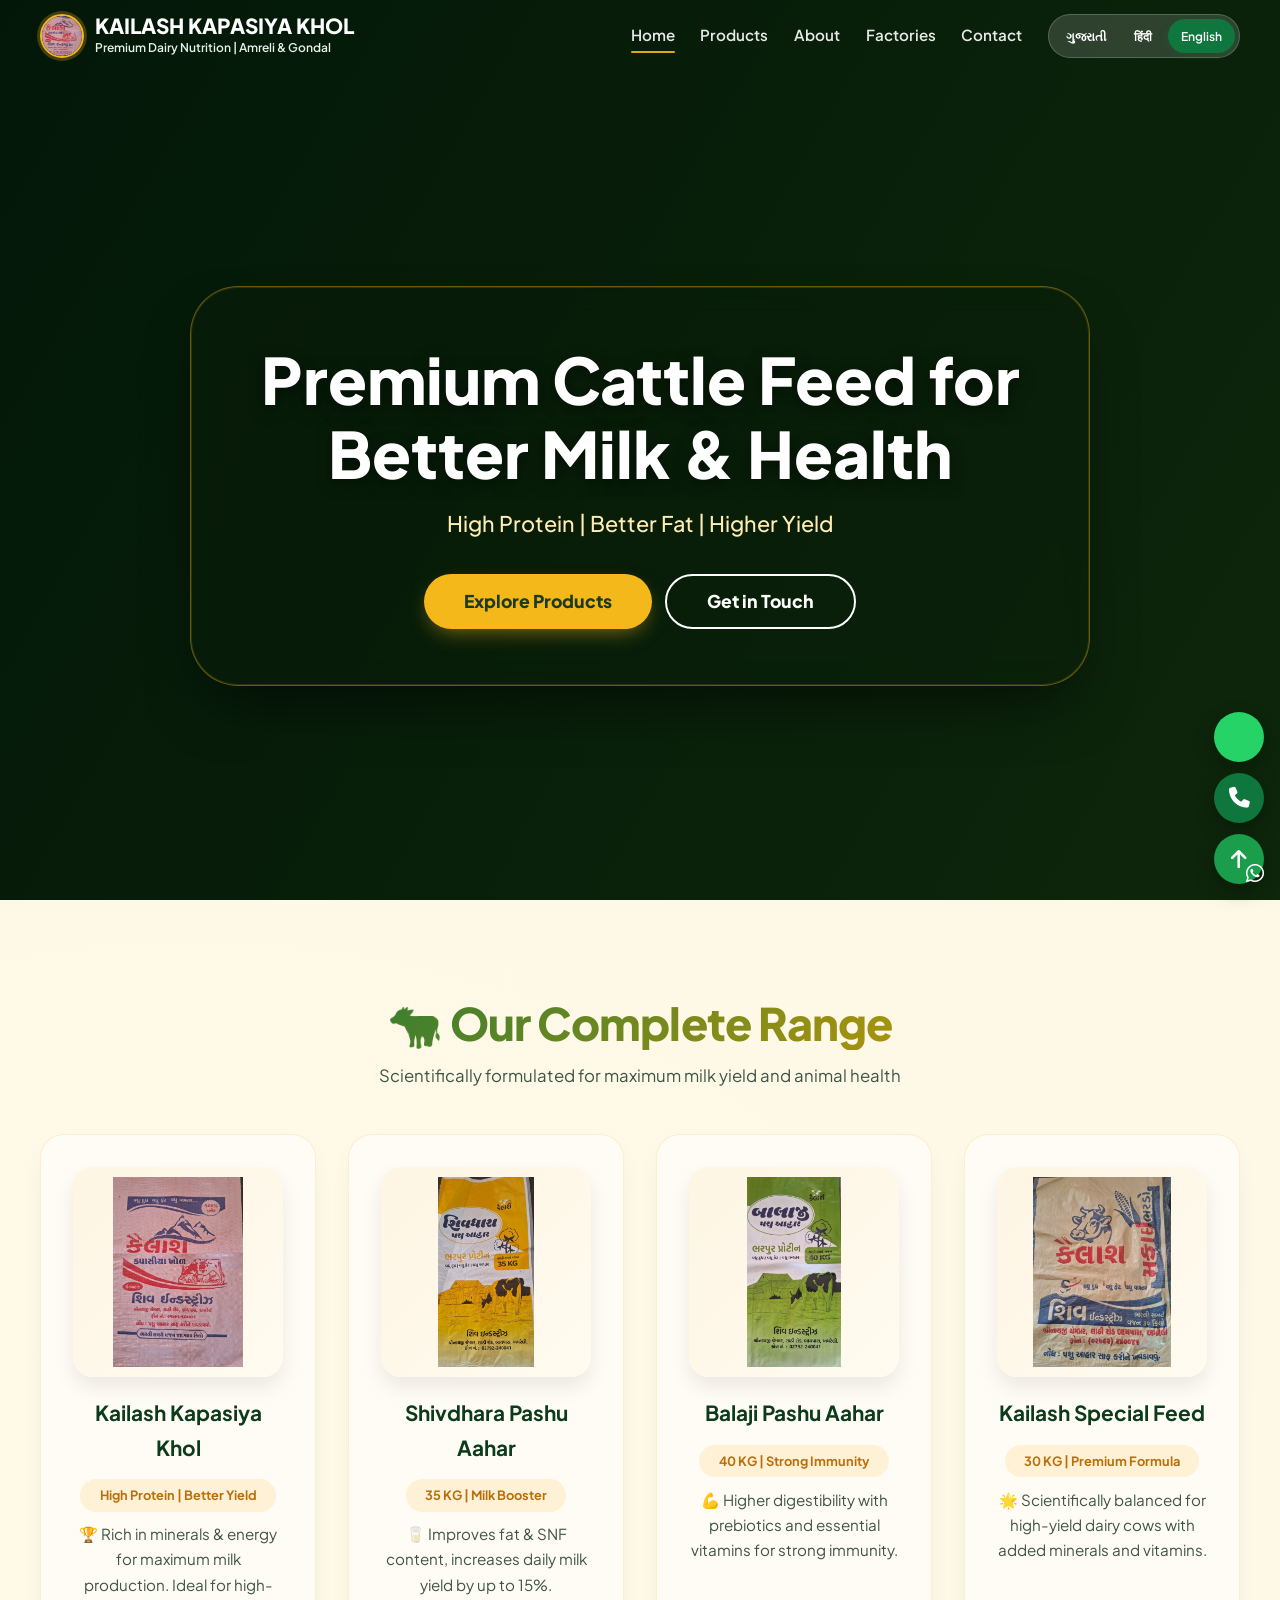
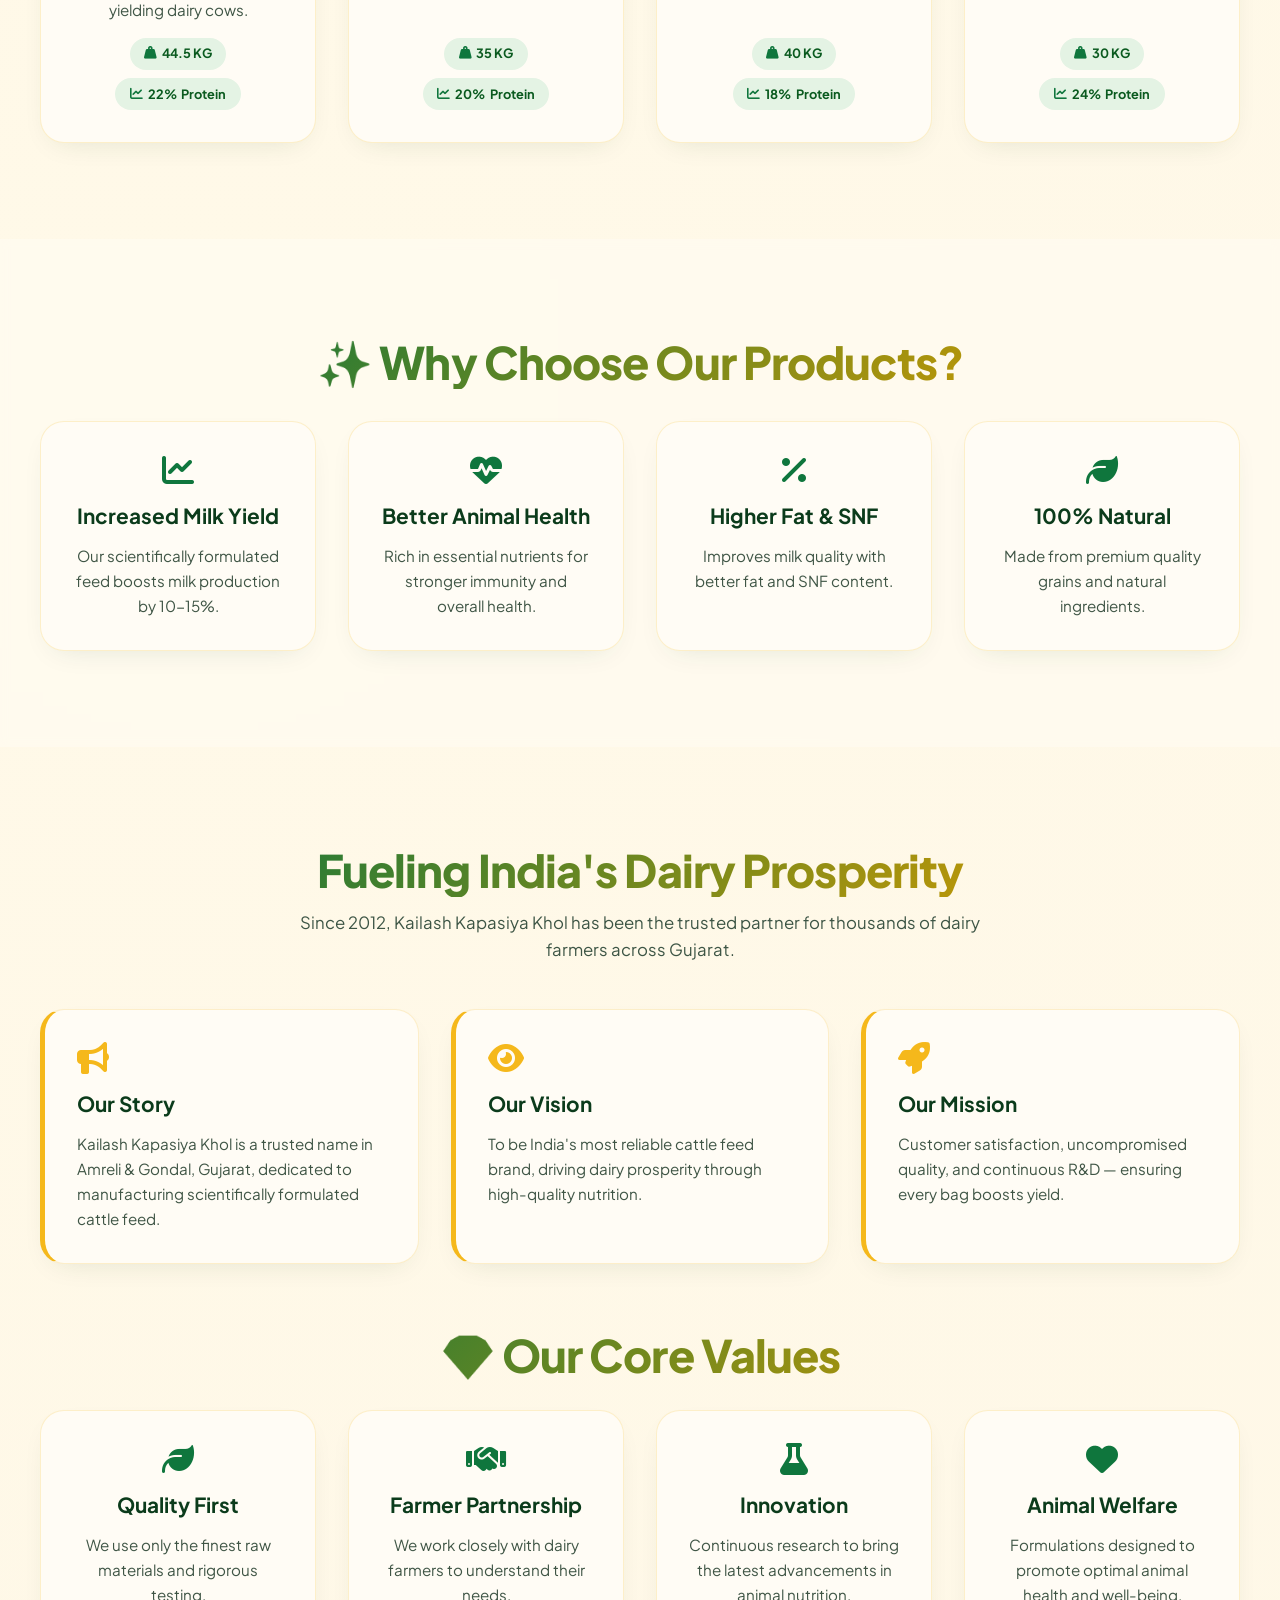
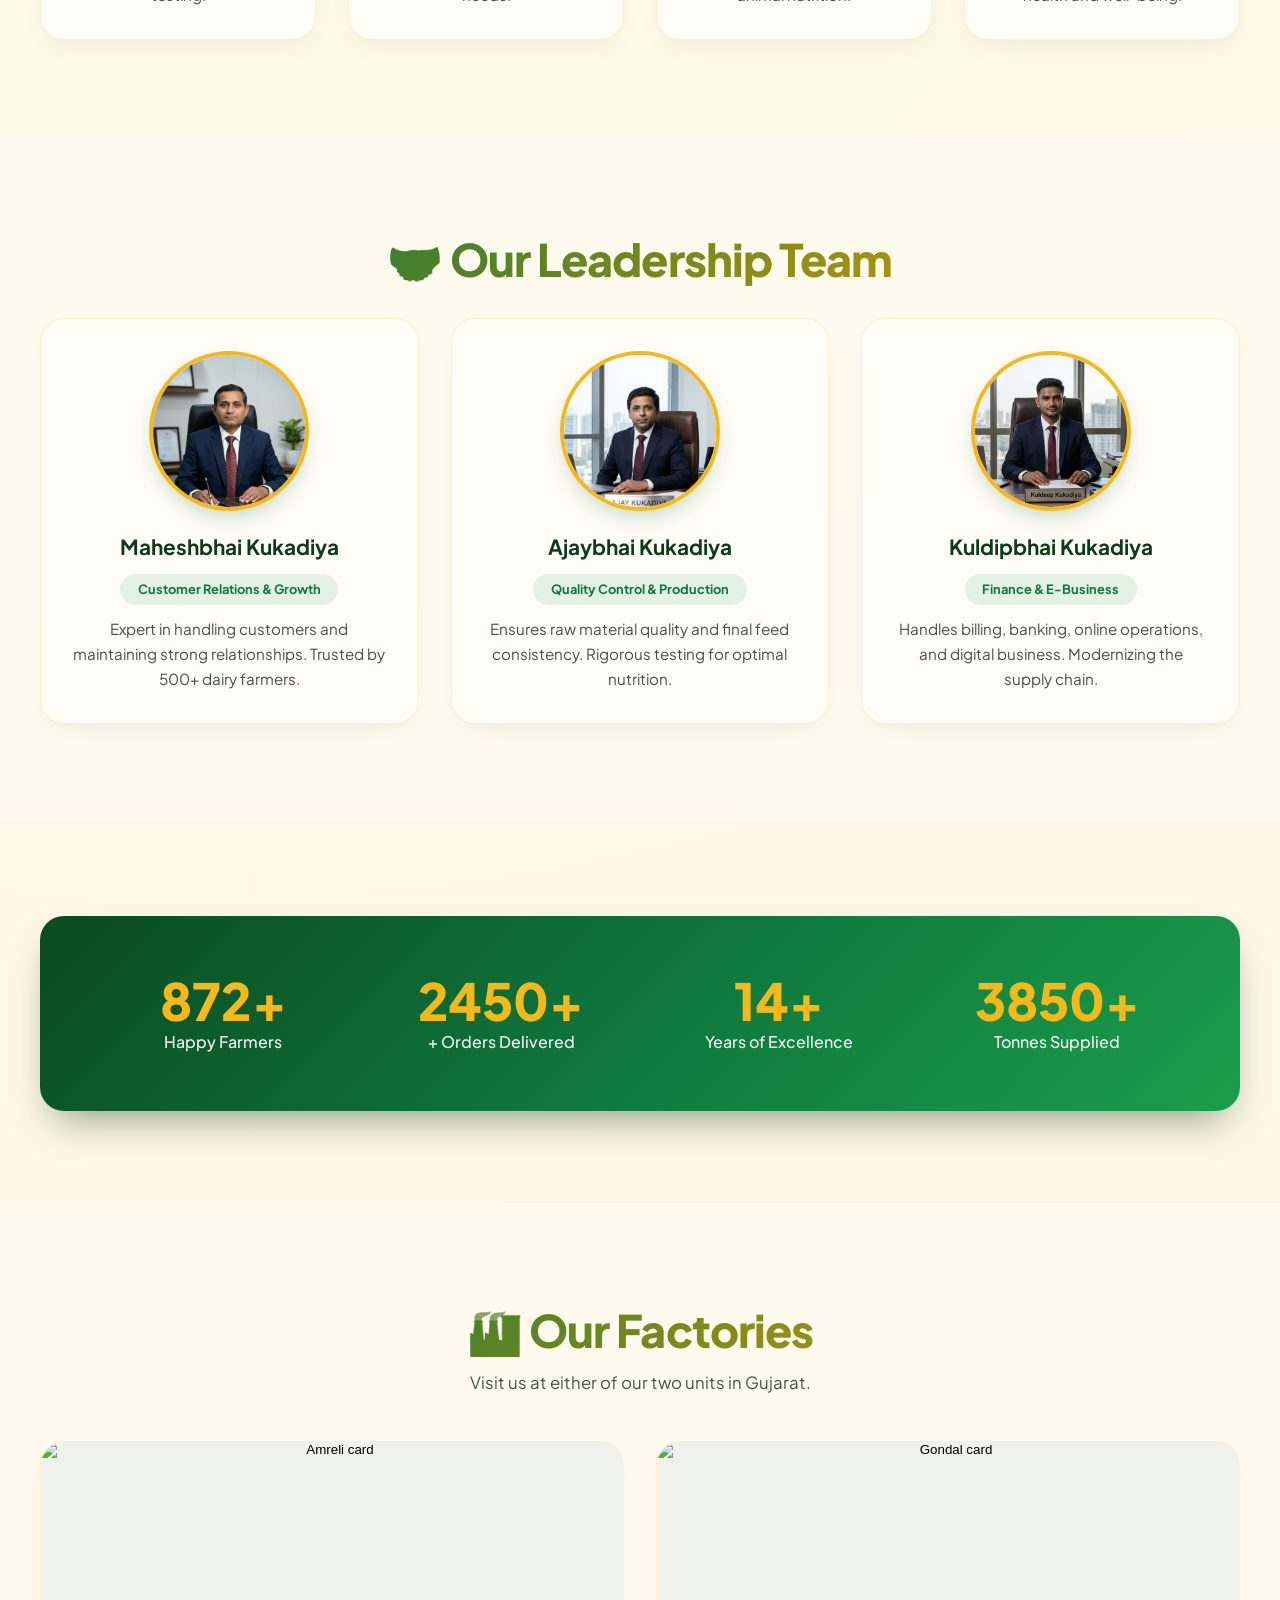
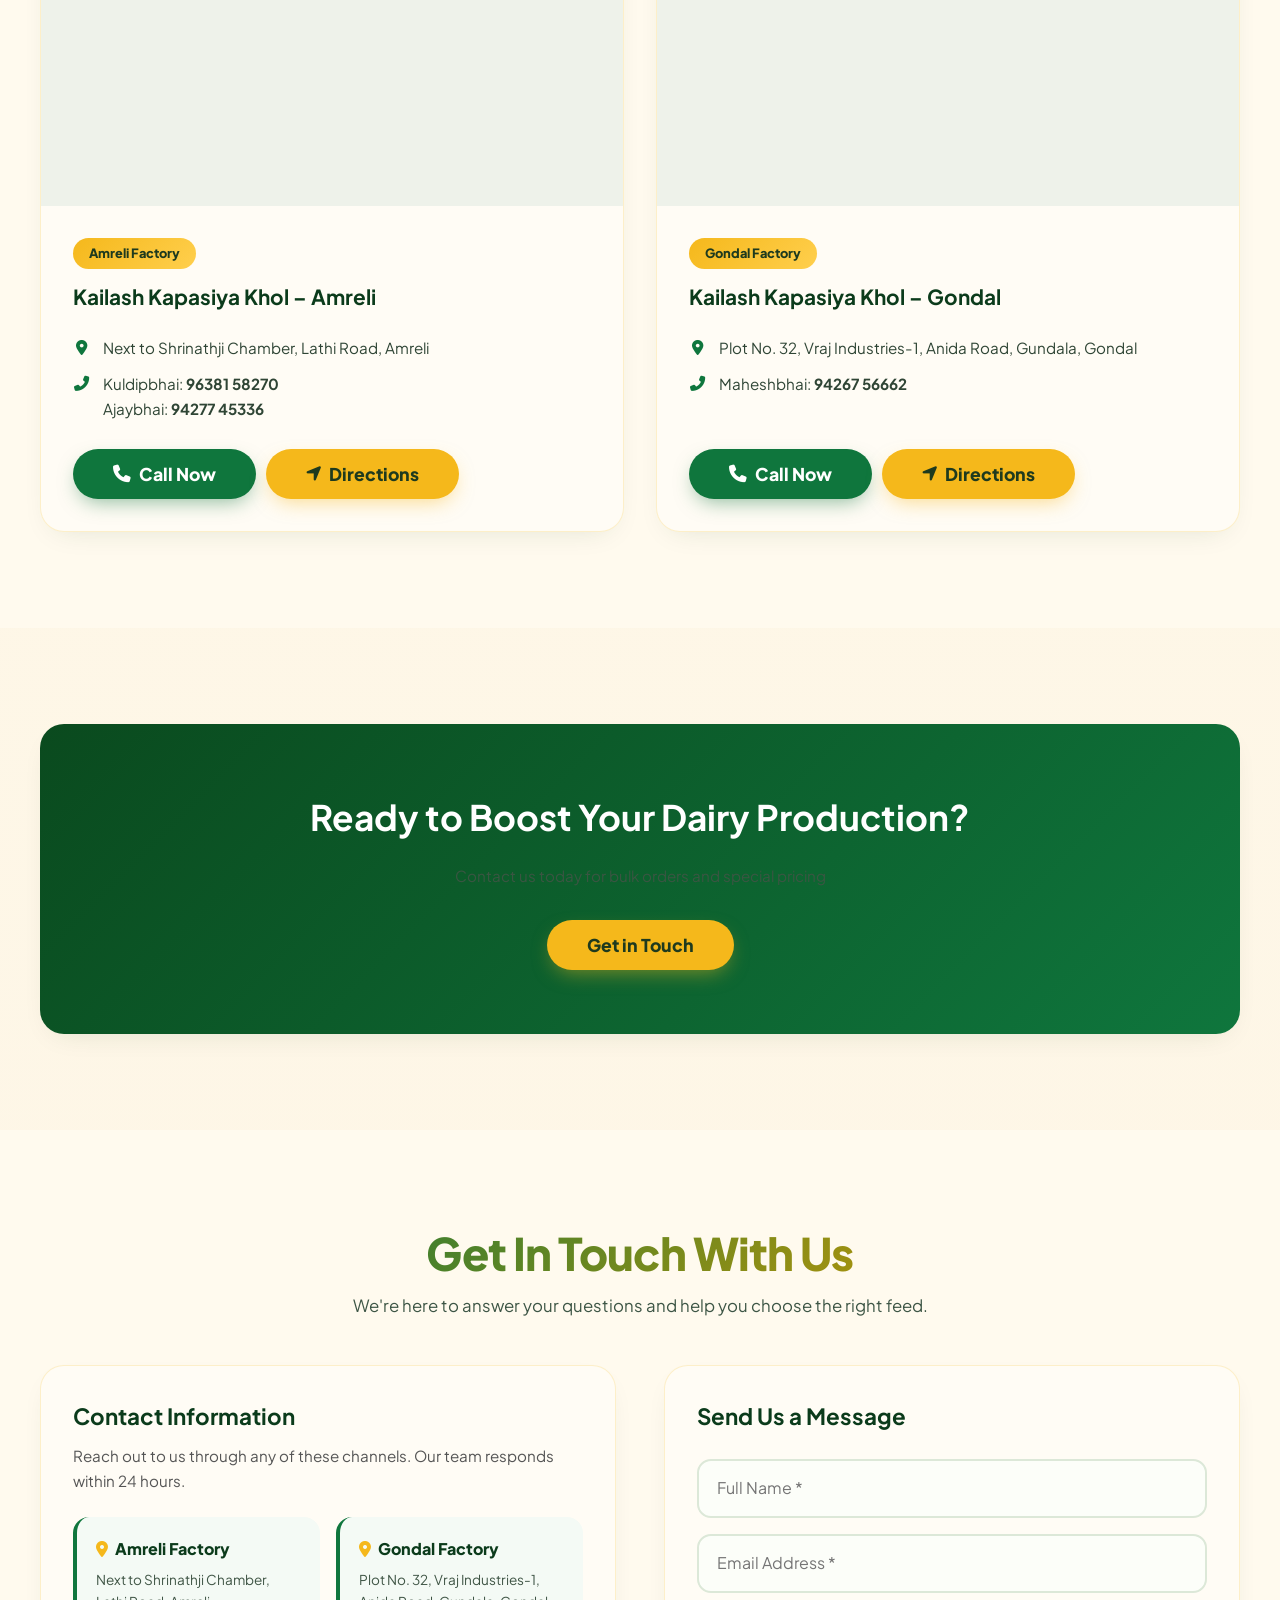
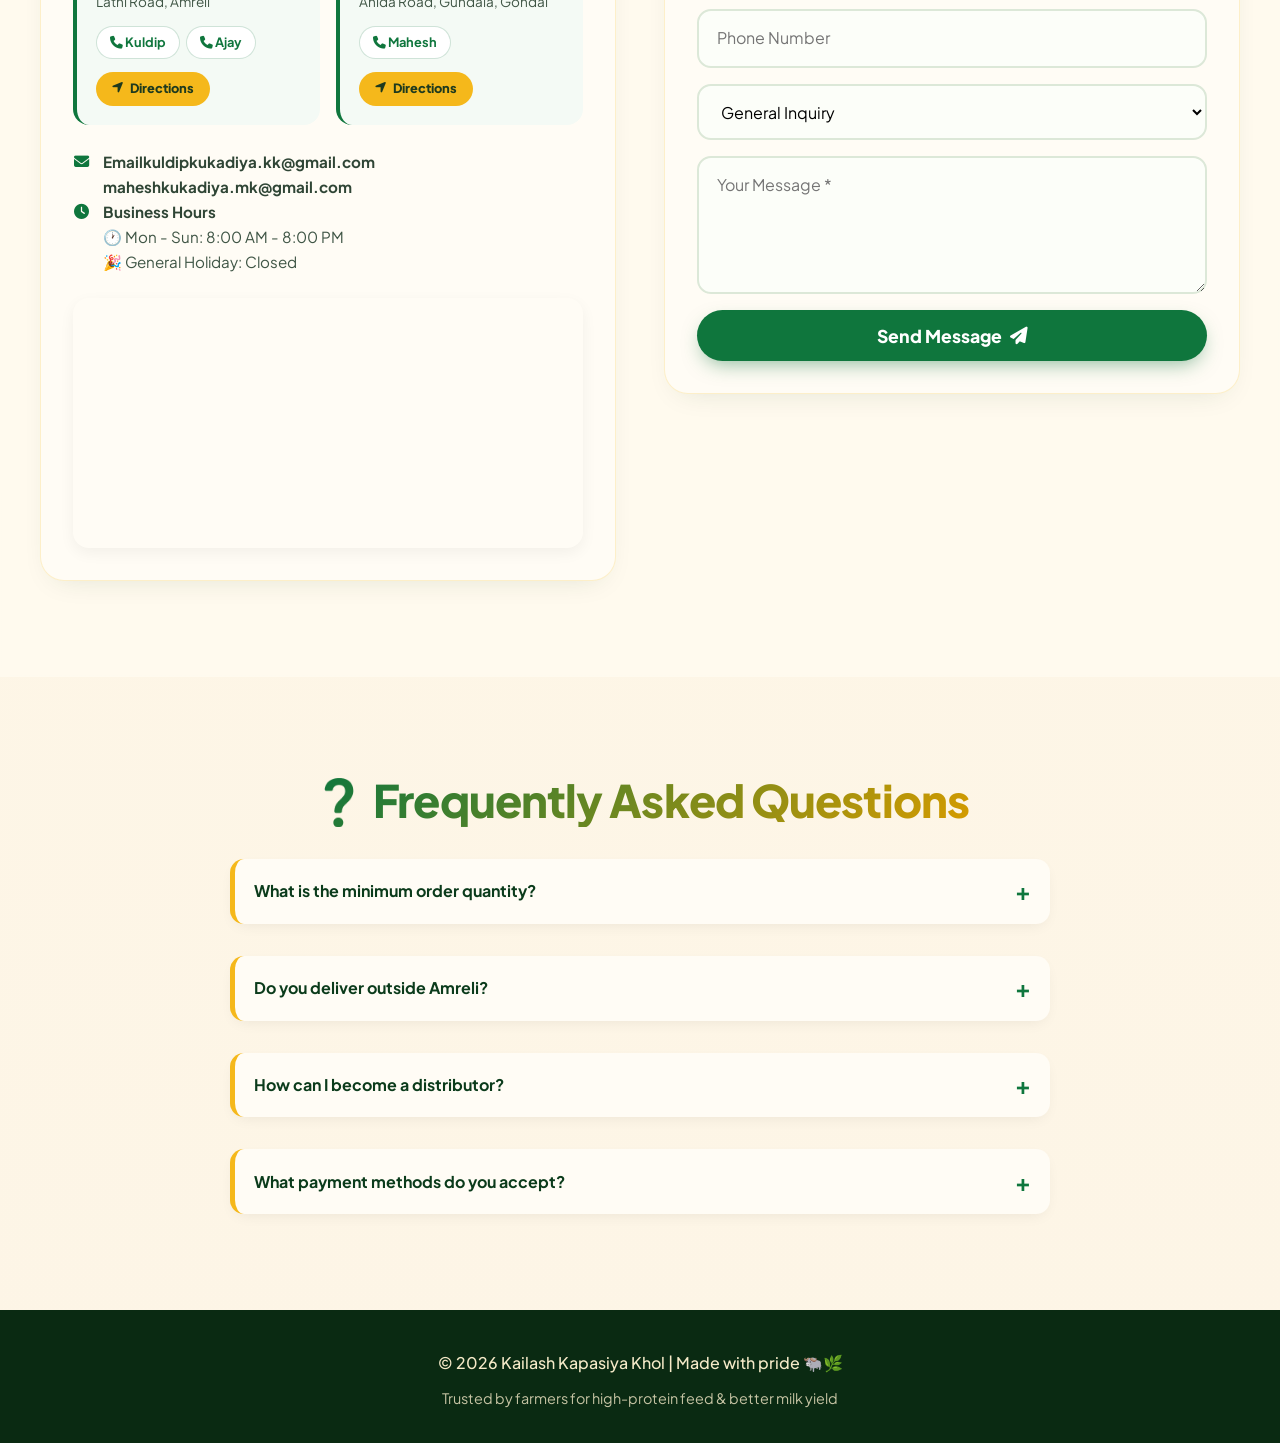
==== commit 28d74456: "Update index.html" ====
--- a/index.html
+++ b/index.html
@@ -106,7 +106,7 @@
   background-size:cover;background-position:center;
   transform:scale(1.05);
   animation:kenBurns 20s infinite alternate;
-  background-image:linear-gradient(120deg,rgba(0,20,5,.8),rgba(15,40,10,.85)),url('https://images.pexels.com/photos/97533/pexels-photo-97533.jpeg?auto=compress&cs=tinysrgb&w=1600');
+  background-image:linear-gradient(120deg,rgba(0,20,5,.75),rgba(15,40,10,.8)),url('https://images.pexels.com/photos/422218/pexels-photo-422218.jpeg?auto=compress&cs=tinysrgb&w=1600');
 }
 @keyframes kenBurns{0%{transform:scale(1.05)}100%{transform:scale(1.15)}}
 .hero-box{
@@ -331,7 +331,7 @@
 </header>
 
 <main>
-<!-- HERO with single buffalo background -->
+<!-- HERO with Buffalo Background -->
 <section class="hero" id="home">
  <div class="hero-bg"></div>
  <div class="hero-box">
